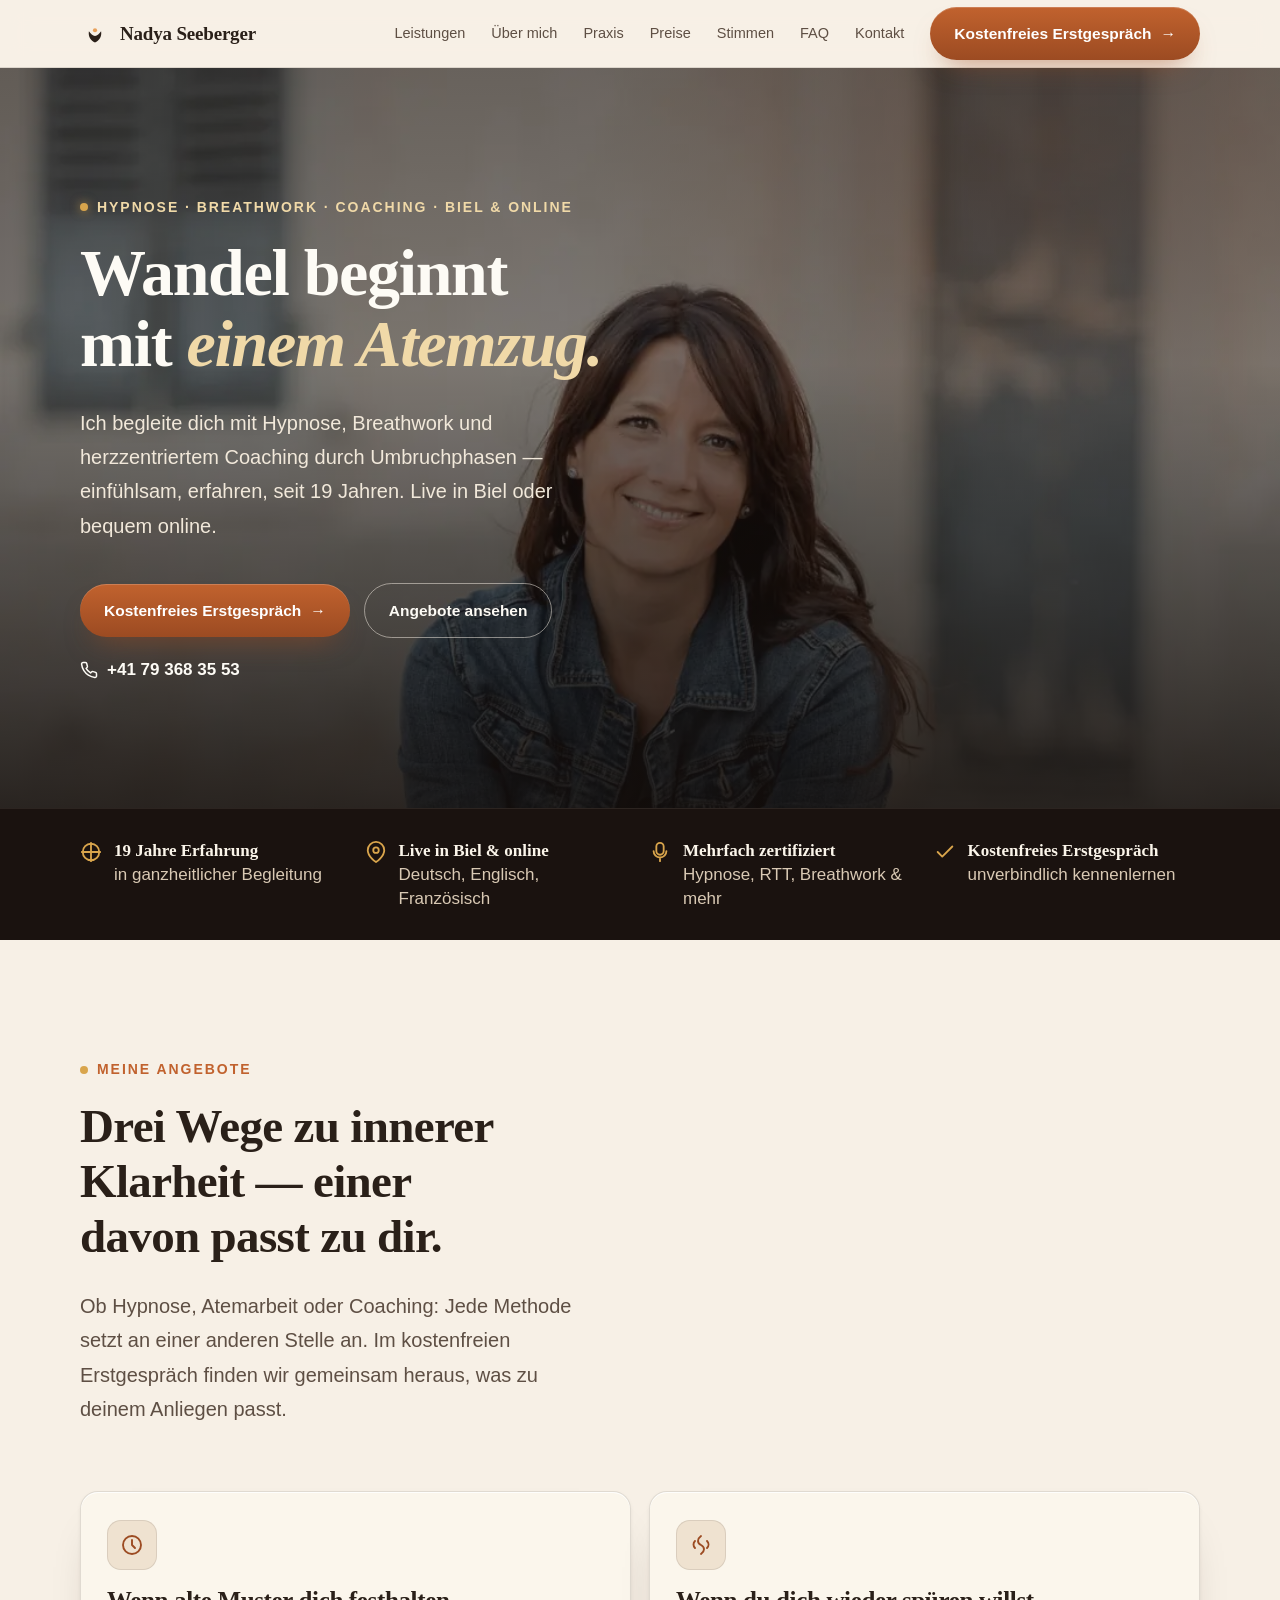
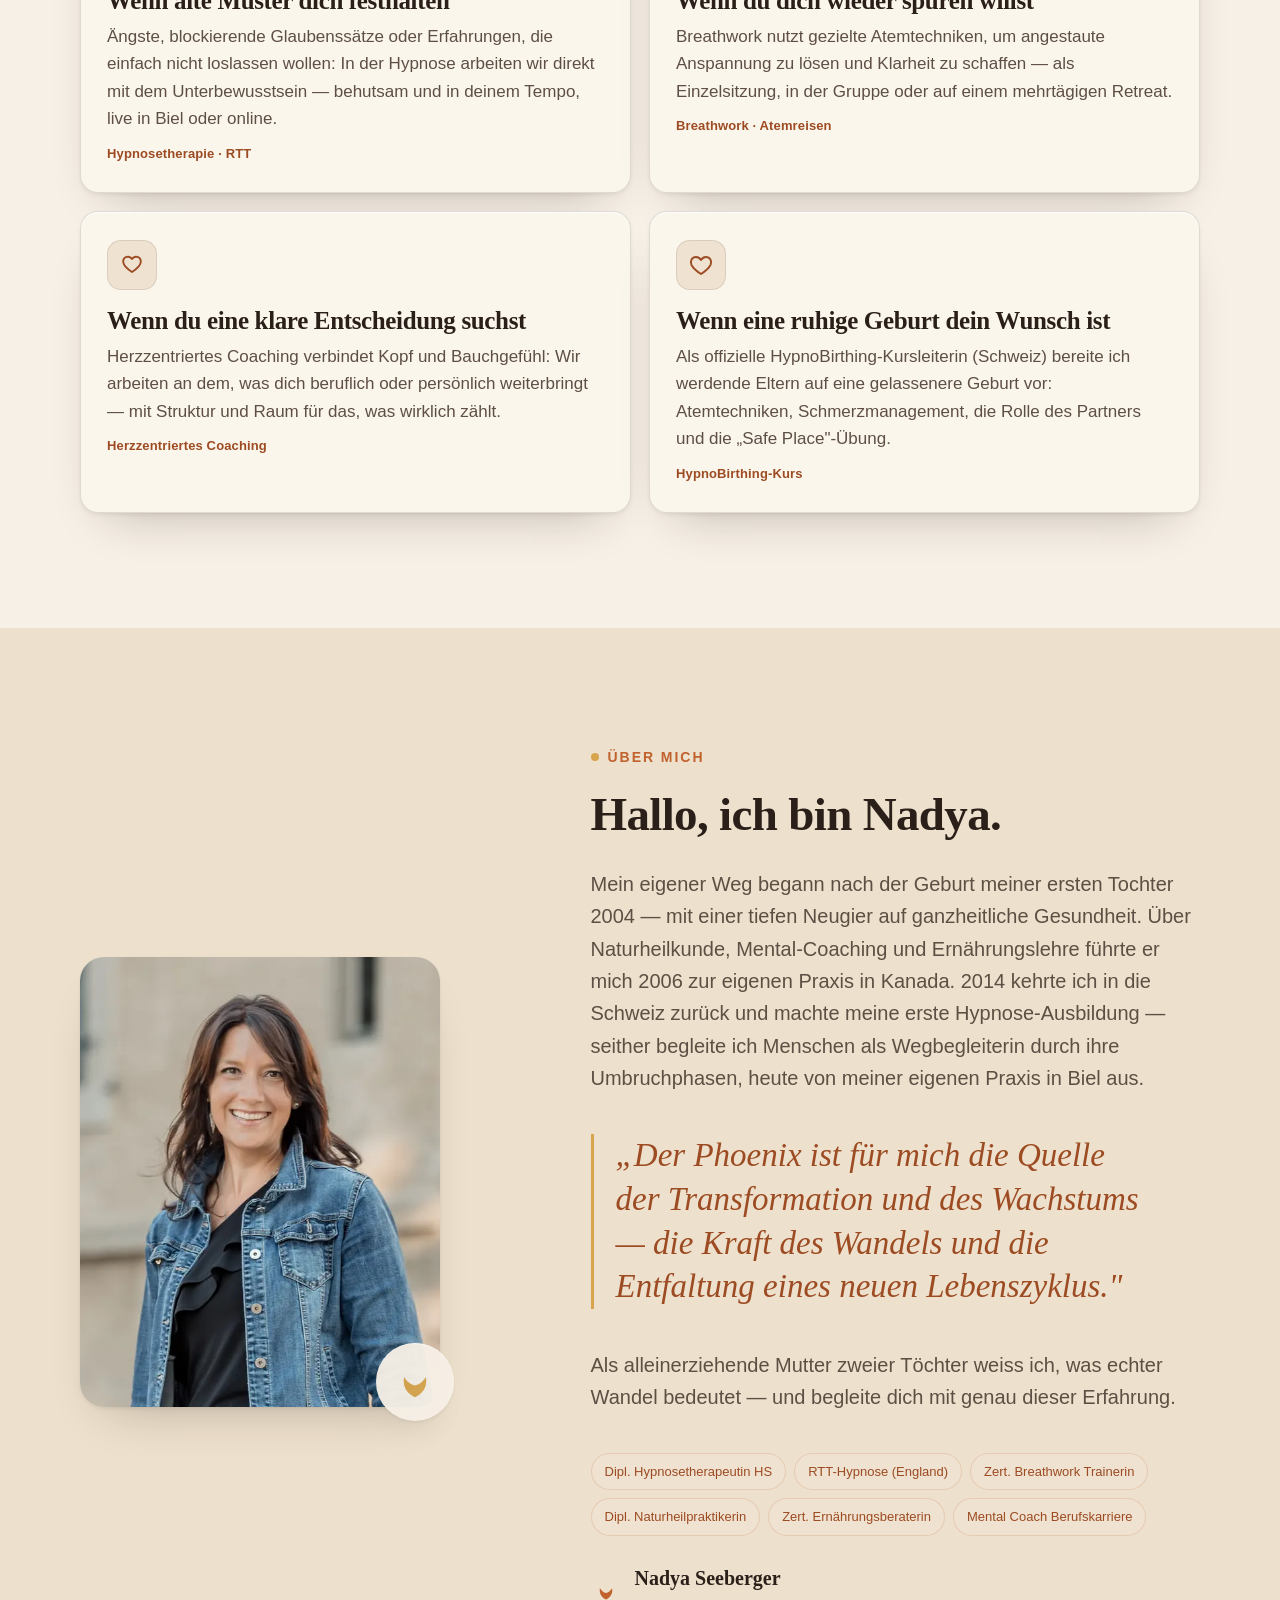
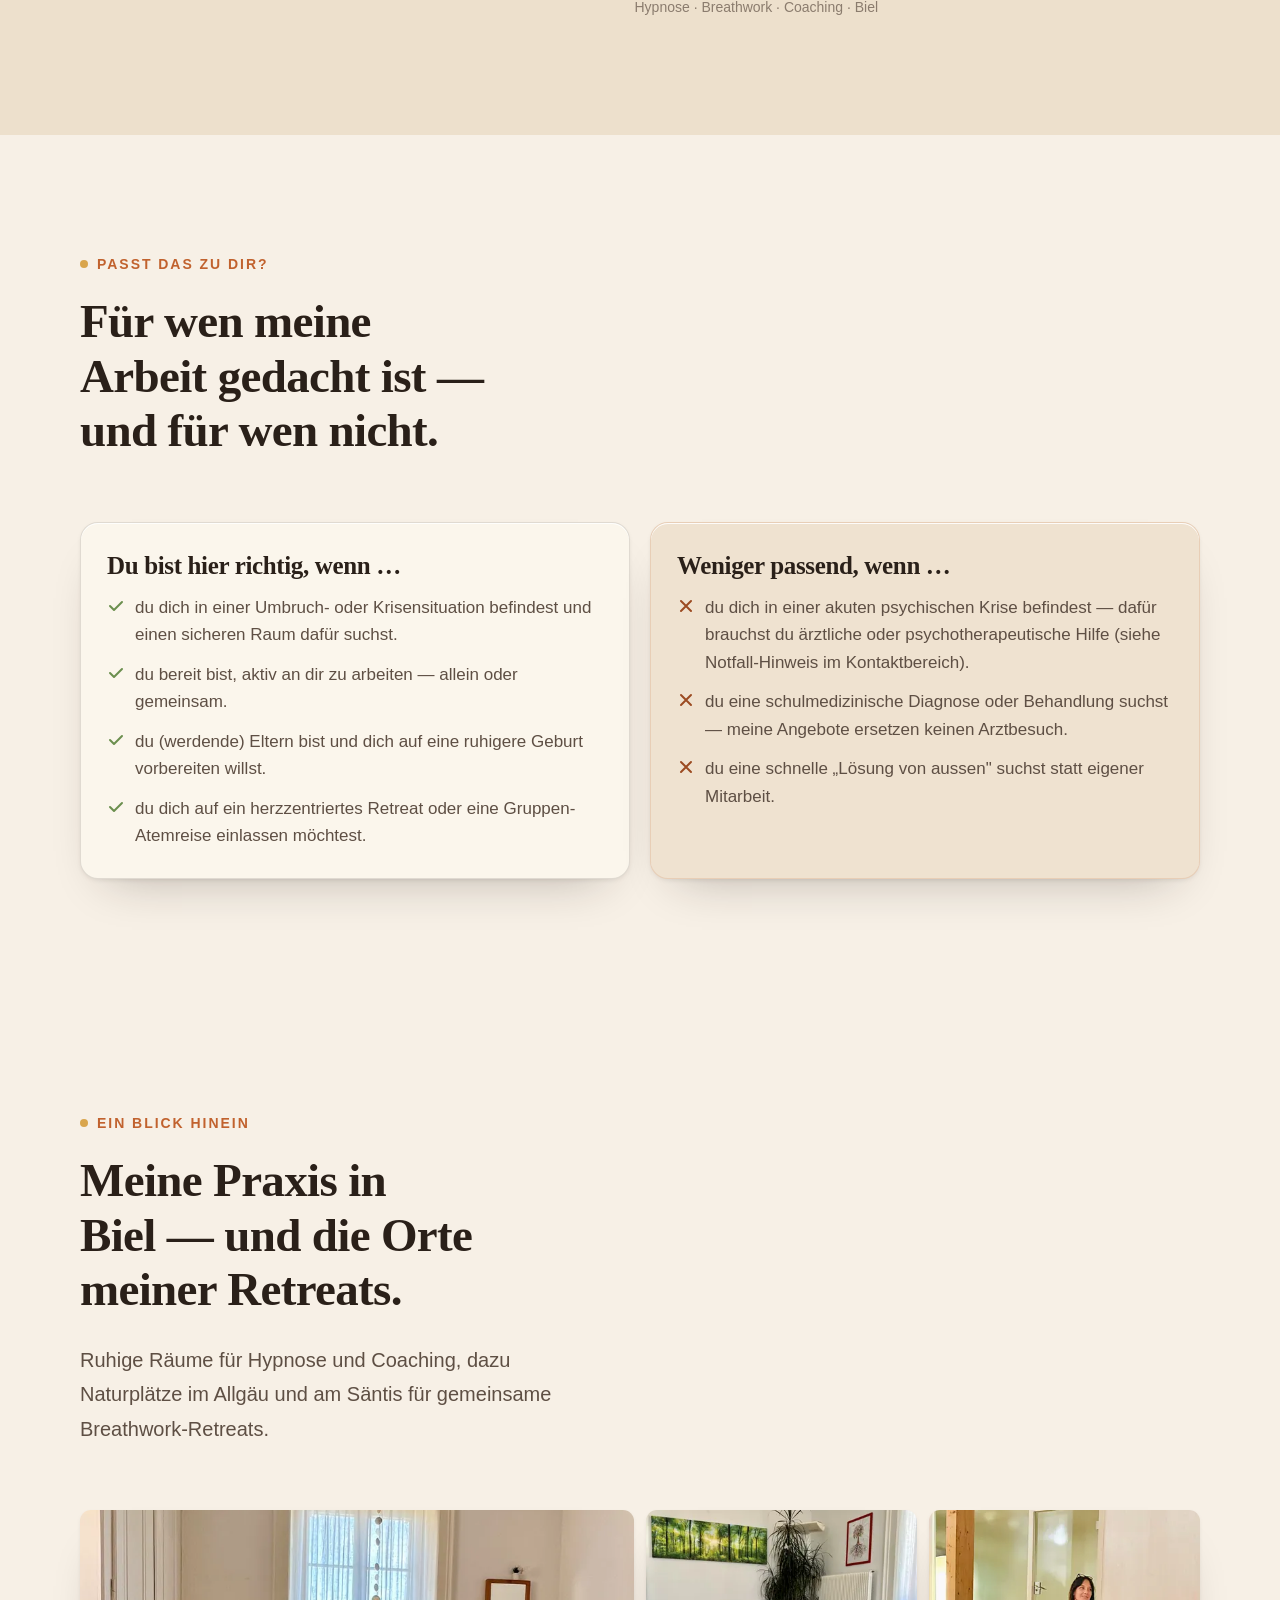
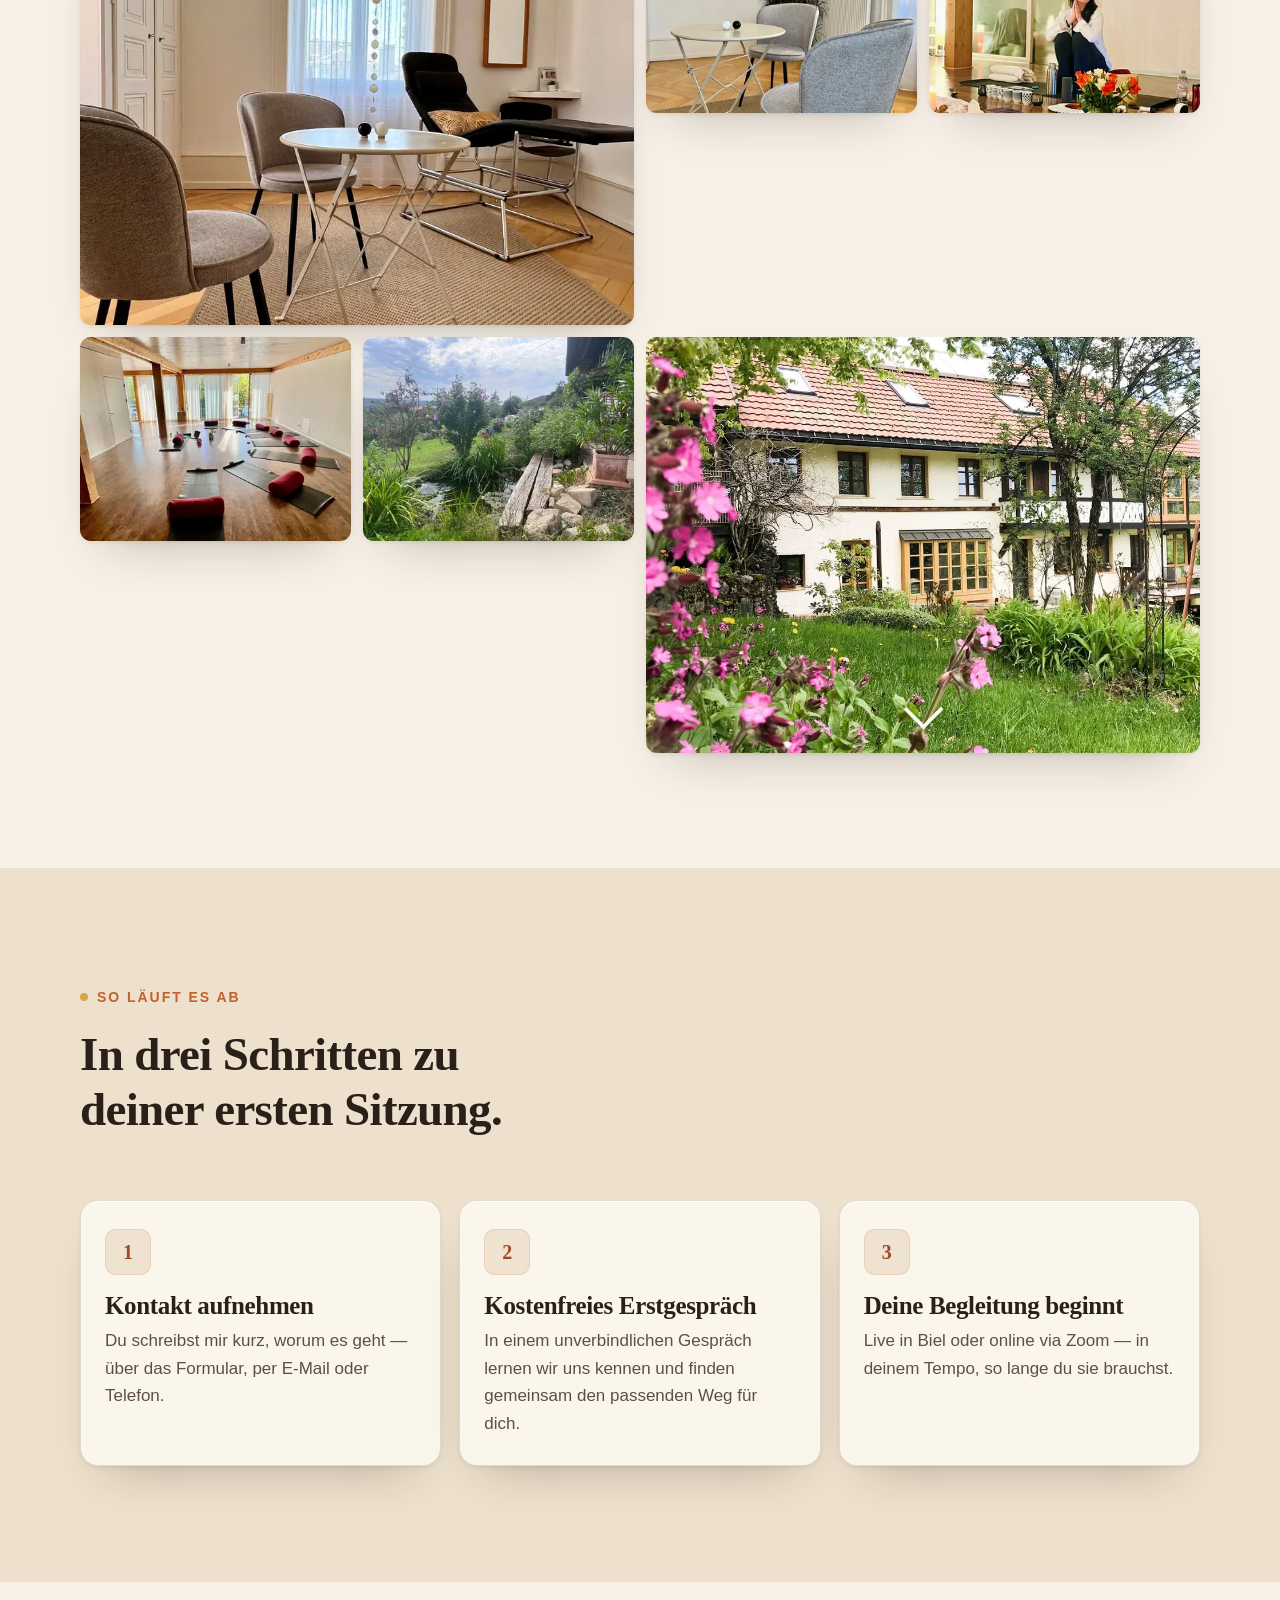
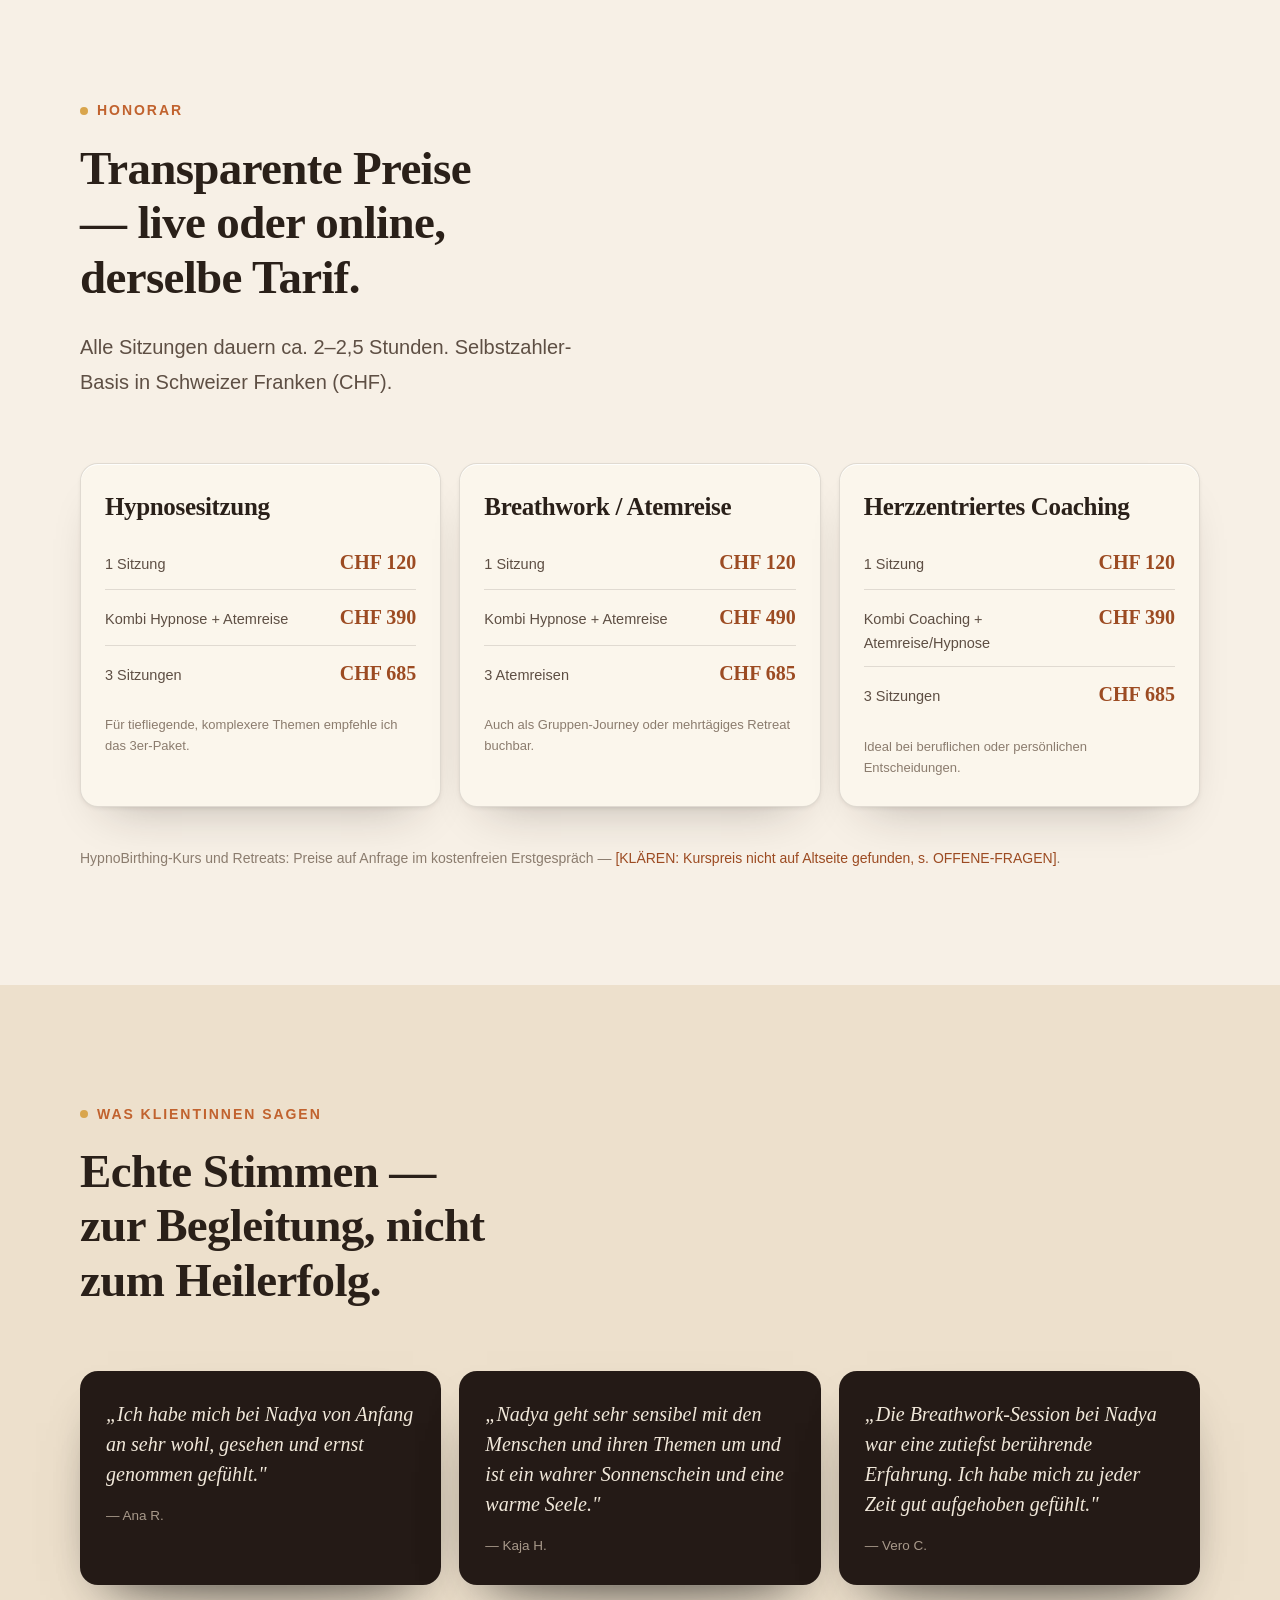
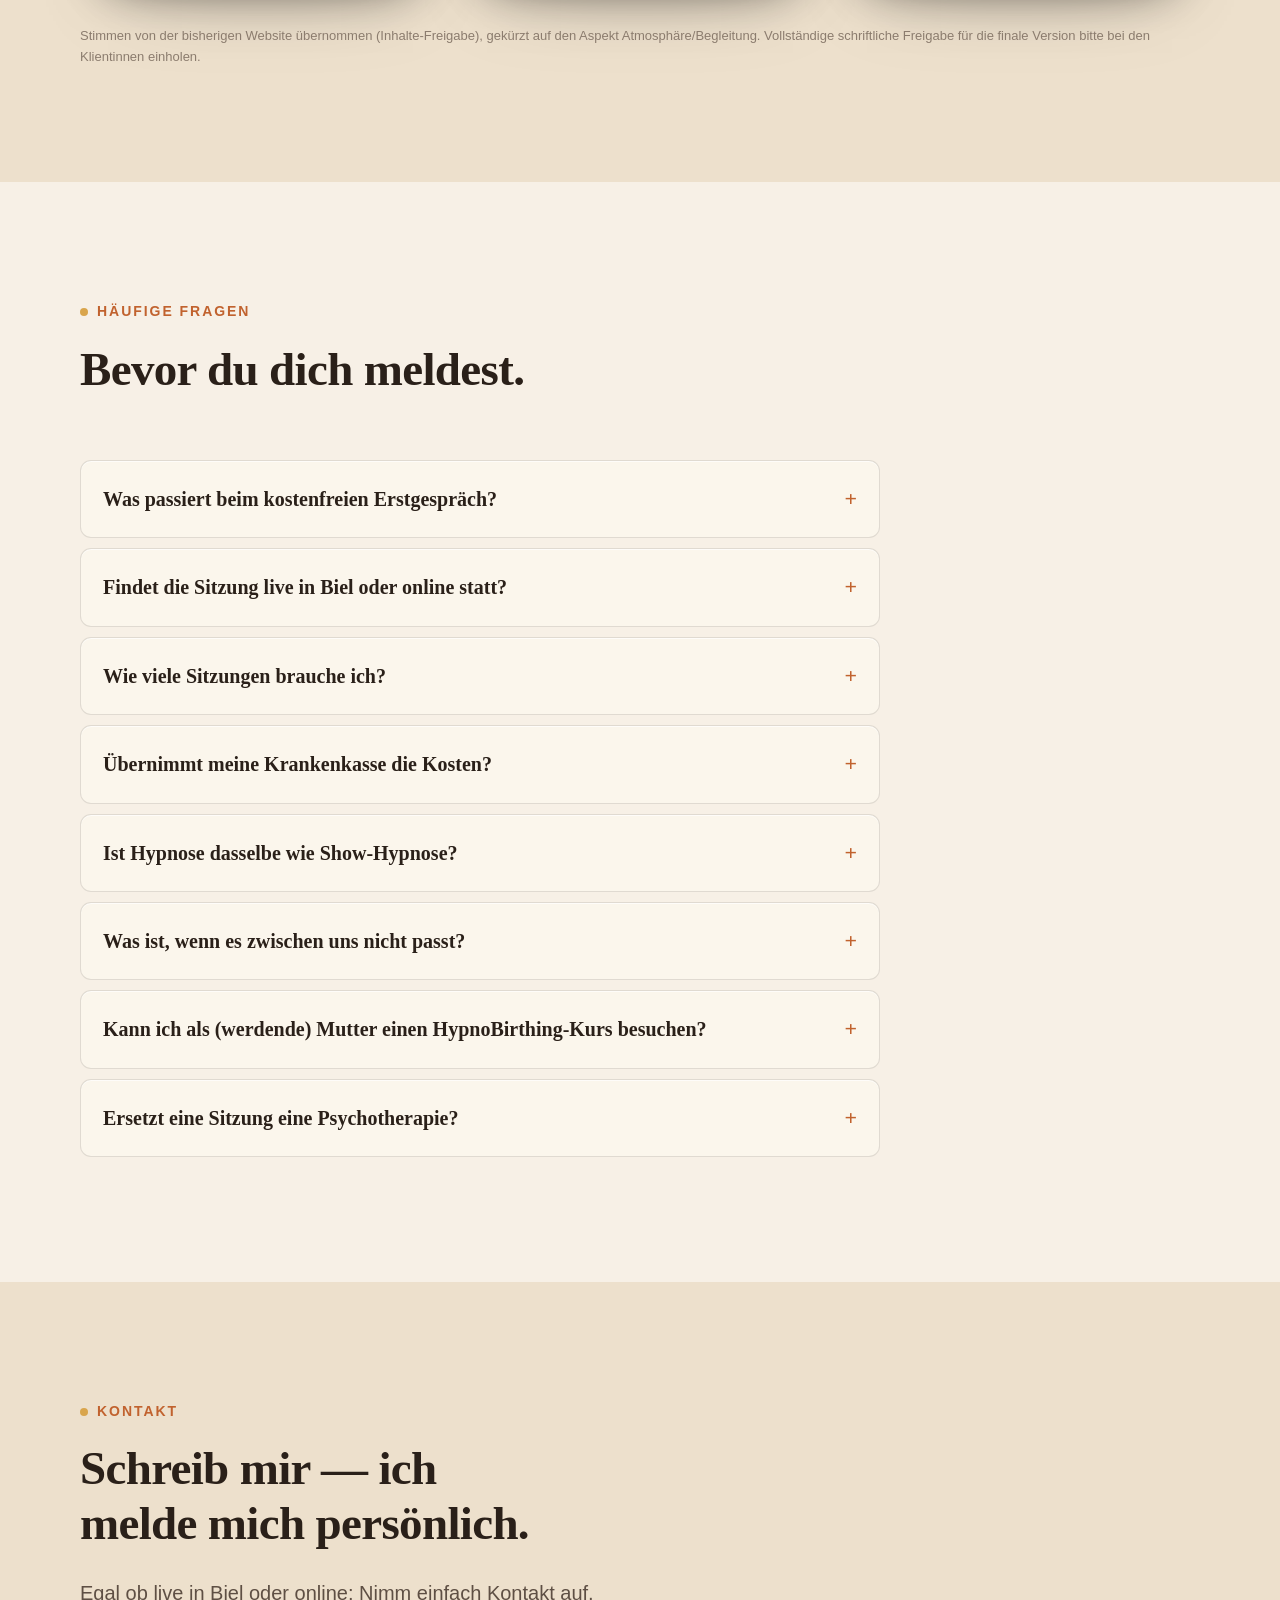
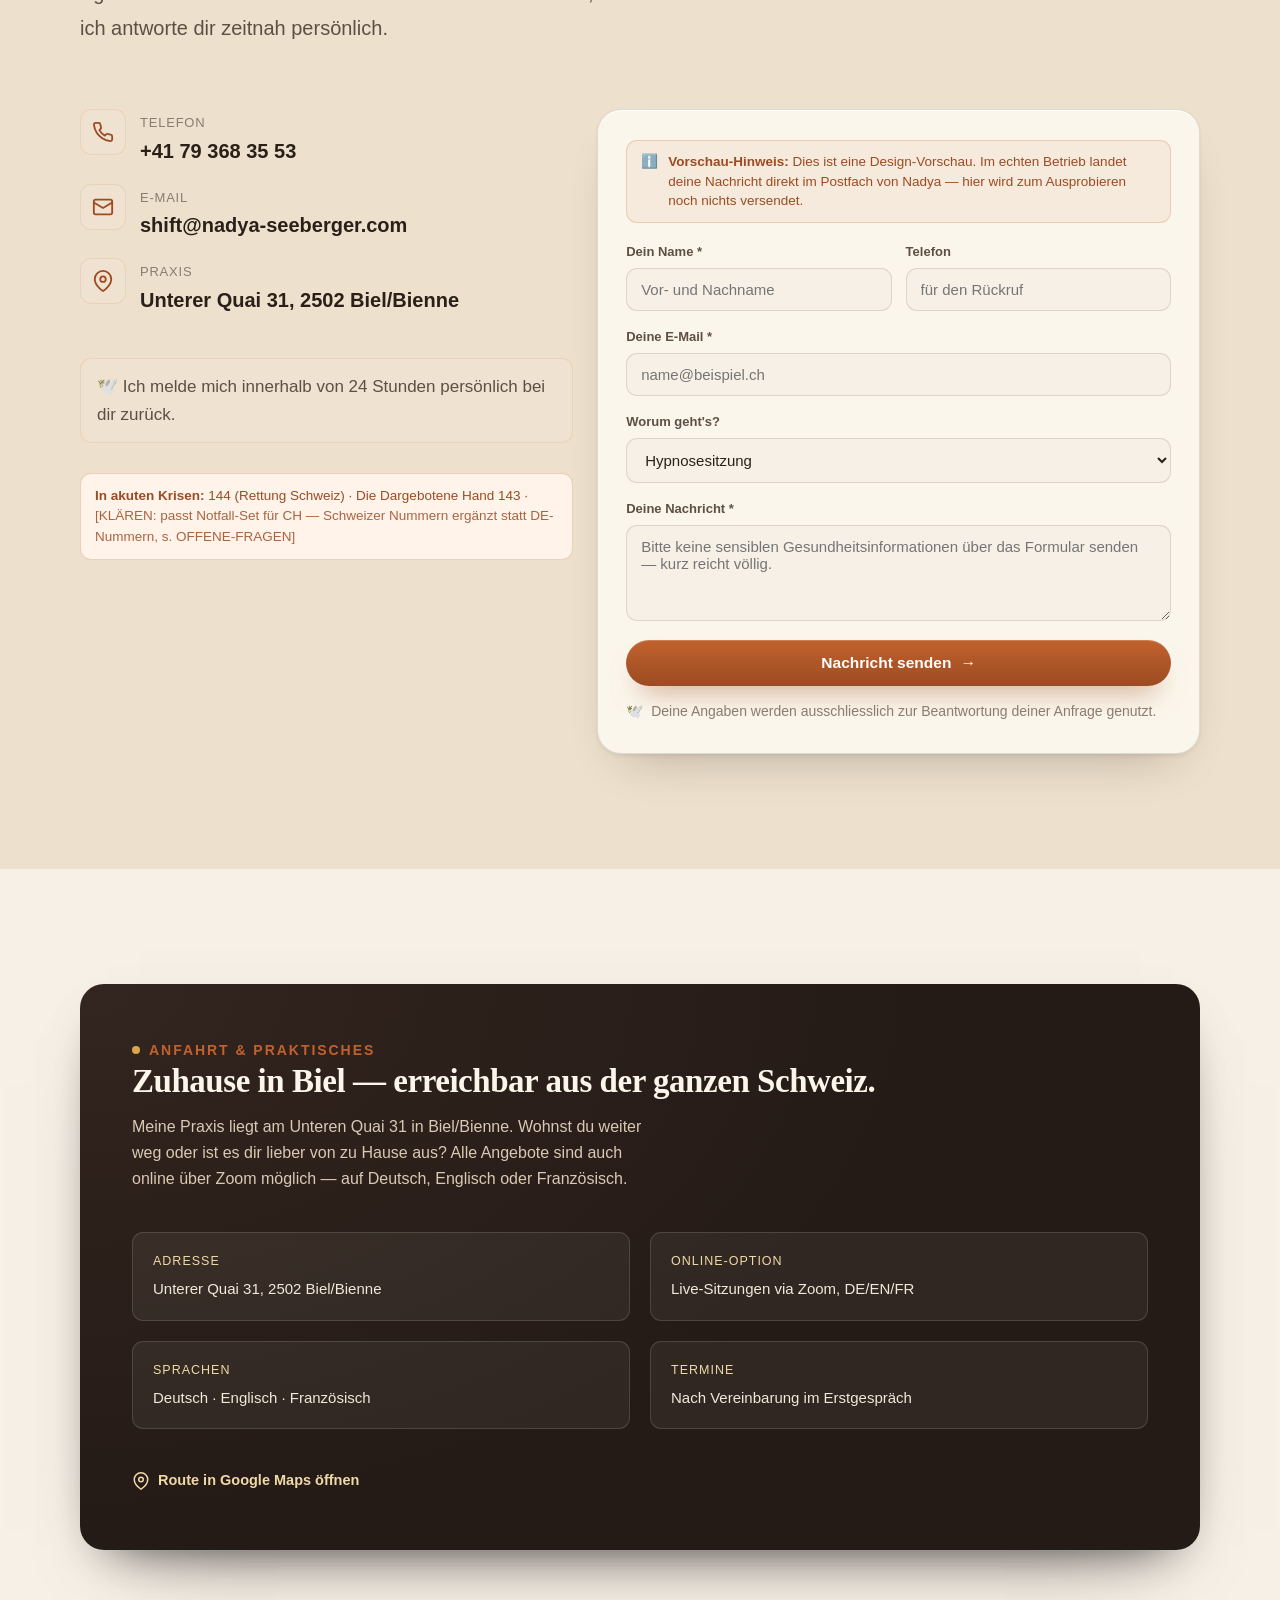
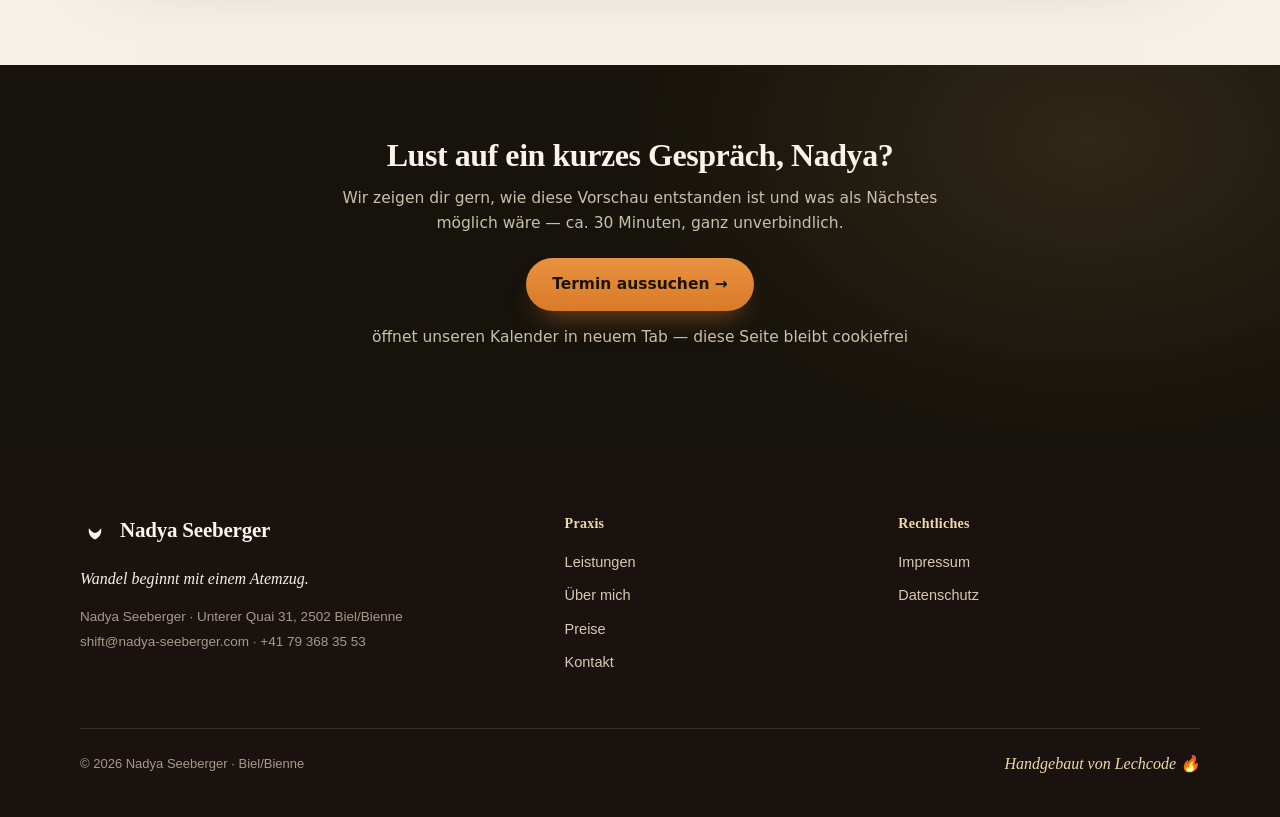
==== index.html @ 6e7a17f4 "Nadya Seeberger — Lechcode-Demo (DEMO/ANFRAGE), Hypnose/Breathwork/Coaching Biel" ====
<!DOCTYPE html>
<!--
  ╔══════════════════════════════════════════════════════════════════╗
  ║  NADYA SEEBERGER · Hypnose · Breathwork · Coaching · Biel (CH)    ║
  ║  Lechcode-DEMO (unbeauftragt) · Nadya weiß NICHTS von dieser Seite ║
  ║  Single-File, kein Build. Stil: „Phoenix" — warmes Ember/Gold auf  ║
  ║  tiefem Kohle-Braun, ruhig und edel.                               ║
  ╠══════════════════════════════════════════════════════════════════╣
  ║  ⚠ DEMO — noindex aktiv. Texte NEU geschrieben aus INVENTAR.md    ║
  ║    (keine Formulierungen der Altseite übernommen). Nur Preise/     ║
  ║    Fakten aus INVENTAR.md, nichts erfunden. Rechtsseiten =         ║
  ║    Platzhalter. Kundin sitzt in der Schweiz (Biel) — Recht daher   ║
  ║    ohnehin nur Platzhalter, s. OFFENE-FRAGEN.md.                   ║
  ╚══════════════════════════════════════════════════════════════════╝
-->
<html lang="de">
<head>
  <meta charset="UTF-8" />
  <meta name="viewport" content="width=device-width, initial-scale=1.0" />
  <script>document.documentElement.classList.add('js');if(location.search.indexOf('foto')>-1)document.documentElement.classList.add('foto');</script>
  <!-- ENTFERNEN sobald Impressum+Datenschutz live & vom Kunden freigegeben (auf ALLEN Seiten gleichzeitig) -->
  <meta name="robots" content="noindex, nofollow" />
  <title>Hypnose, Breathwork &amp; Coaching in Biel | Nadya Seeberger</title>
  <meta name="description" content="Nadya Seeberger begleitet dich in Biel und online mit Hypnose, Breathwork und herzzentriertem Coaching durch Umbruchphasen — einfühlsam, erfahren, seit 19 Jahren. Jetzt kostenfreies Erstgespräch sichern." />
  <meta property="og:title" content="Nadya Seeberger – Hypnose, Breathwork &amp; Coaching in Biel" />
  <meta property="og:description" content="Wandel beginnt mit einem Atemzug: Hypnose, Breathwork und herzzentriertes Coaching bei Nadya Seeberger — live in Biel oder online." />
  <meta property="og:type" content="website" />
  <meta property="og:locale" content="de_CH" />
  <!-- DEMO: OG zeigt auf die Vorschau-URL, damit WhatsApp-/Social-Previews laden. Bei Go-Live auf echte Domain umstellen. -->
  <meta property="og:url" content="https://lechcode.github.io/nadya-seeberger-vorschau/" />
  <meta property="og:image" content="https://lechcode.github.io/nadya-seeberger-vorschau/assets/og.jpg" />
  <meta property="og:image:width" content="1200" />
  <meta property="og:image:height" content="630" />
  <meta name="theme-color" content="#241A16" />
  <!-- Favicon: stilisierter Phoenix-Schwung in Markenfarben, Inline-SVG, kein externer Request -->
  <link rel="icon" href="data:image/svg+xml,%3Csvg xmlns='http://www.w3.org/2000/svg' viewBox='0 0 64 64'%3E%3Crect width='64' height='64' rx='16' fill='%23241A16'/%3E%3Cpath d='M32 50c-9-4-15-12-13-24 4 6 8 9 13 10 5-1 9-4 13-10 2 12-4 20-13 24z' fill='%23D9A54C'/%3E%3Ccircle cx='32' cy='24' r='4.5' fill='%23E8A15B'/%3E%3C/svg%3E" />
  <!-- Schriften lokal gehostet (DSGVO: keine Verbindung zu Google) -->
  <link rel="stylesheet" href="assets/fonts.css">
  <!-- Hero-Bild vorladen (EIN preload mit imagesrcset — LCP-sicher) -->
  <link rel="preload" as="image" href="assets/hero-nadya-900.jpg" imagesrcset="assets/hero-nadya-500.webp 500w, assets/hero-nadya-800.webp 800w, assets/hero-nadya-1100.webp 1100w" imagesizes="100vw" type="image/webp">

  <!-- JSON-LD: nur sichtbare, belegte Angaben. Kein AggregateRating (self-serving). Schweizer Firmensitz — Angaben rein deskriptiv, keine DE-Rechtsform behauptet. -->
  <script type="application/ld+json">
  {
    "@context": "https://schema.org",
    "@type": "ProfessionalService",
    "name": "Nadya Seeberger",
    "description": "Hypnosetherapie, Breathwork/Atemreisen und herzzentriertes Coaching in Biel/Bienne, Schweiz — live vor Ort oder online.",
    "url": "https://nadya-seeberger.com/",
    "image": "https://lechcode.github.io/nadya-seeberger-vorschau/assets/og.jpg",
    "telephone": "+41 79 368 35 53",
    "priceRange": "CHF 120–685",
    "address": {
      "@type": "PostalAddress",
      "streetAddress": "Unterer Quai 31",
      "postalCode": "2502",
      "addressLocality": "Biel/Bienne",
      "addressCountry": "CH"
    },
    "areaServed": [
      { "@type": "City", "name": "Biel/Bienne" },
      { "@type": "Country", "name": "Schweiz" }
    ],
    "knowsAbout": ["Hypnosetherapie","RTT","Breathwork","Atemreisen","Herzzentriertes Coaching","HypnoBirthing"],
    "sameAs": ["https://www.instagram.com/nadya_seeberger"]
  }
  </script>

  <style>
  /* ===== 1 · TOKENS — „Phoenix": Kohle-Braun / Ember / warmes Gold ===== */
  :root{
    --ink:#241A16; --ink-deep:#1A120F; --ink-2:#33251F;
    --cream:#F7F0E6; --sand:#EDE0CC; --warm-white:#FBF6EC;
    --sage-soft:#EFE2D0;
    --ember:#C1622E; --ember-deep:#9C4B22; --gold:#D9A54C; --gold-soft:#F0D9A8;
    --text:#2A2019; --text-soft:#5E4F44; --text-faint:#8b7c6e;
    --bone:#F7F0E6; --bone-dim:#d9c9b4; --bone-faint:#a8998a;
    --line-l:rgba(42,32,25,.13); --line-d:rgba(247,240,230,.15);
    --serif:"Fraunces","Fraunces Fallback",Georgia,"Times New Roman",serif;
    --sans:"Inter","Inter Fallback",-apple-system,BlinkMacSystemFont,"Segoe UI",Arial,sans-serif;

    --radius:18px; --radius-lg:24px; --radius-sm:11px; --radius-pill:999px;
    --nav-h:68px;

    --step--1:clamp(13px, .35vw + 12.2px, 14px);
    --step-0:clamp(16px, .4vw + 15px, 17px);
    --step-1:clamp(18px, .6vw + 16.5px, 20px);
    --step-2:clamp(21px, 1.1vw + 18px, 25px);
    --step-3:clamp(25px, 2vw + 19px, 33px);
    --step-4:clamp(30px, 3.4vw + 18px, 47px);
    --step-5:clamp(33px, 5.4vw + 14px, 66px);
    --lh-tight:1.08; --lh-snug:1.16; --lh-body:1.62; --lh-relaxed:1.72;
    --ls-display:-.02em; --ls-h2:-.014em; --ls-label:.14em;
    --space-2:clamp(14px, 1.6vw, 18px);
    --space-3:clamp(20px, 2.4vw, 26px);
    --space-4:clamp(30px, 3.6vw, 40px);
    --space-5:clamp(44px, 5.5vw, 64px);
    --space-6:clamp(60px, 9vw, 116px);

    --shadow-l:inset 0 1px 0 rgba(255,255,255,.6), 0 2px 6px -3px rgba(36,26,22,.18), 0 24px 48px -28px rgba(36,26,22,.32);
    --shadow-d:0 1px 0 rgba(255,255,255,.04), 0 24px 48px -28px rgba(0,0,0,.65), 0 40px 90px -60px rgba(0,0,0,.55);
    --edge-l:inset 0 1px 0 rgba(255,255,255,.7);
    --glow-l:inset 0 1px 0 rgba(255,255,255,.65), 0 0 0 1px rgba(193,98,46,.24), 0 22px 46px -24px rgba(36,26,22,.36);
    --ease:cubic-bezier(.22,.61,.36,1);
    --focus:0 0 0 3px rgba(193,98,46,.45);
    --focus-d:0 0 0 3px rgba(217,165,76,.55);
  }
  *{margin:0;padding:0;box-sizing:border-box;}
  html{scroll-behavior:smooth;scroll-padding-top:calc(var(--nav-h) + 12px);-webkit-text-size-adjust:100%;}
  body{background:var(--cream);color:var(--text);font-family:var(--sans);line-height:var(--lh-body);-webkit-font-smoothing:antialiased;overflow-x:clip;}
  h1,h2,h3,h4{font-family:var(--serif);font-weight:600;line-height:var(--lh-snug);letter-spacing:var(--ls-h2);text-wrap:balance;}
  a{color:inherit;text-decoration:none;}
  img,svg{display:block;max-width:100%;}
  ::selection{background:rgba(193,98,46,.22);}
  .wrap{width:min(1120px,92vw);margin-inline:auto;}
  section{padding:var(--space-6) 0;position:relative;}
  .sec-head{max-width:58ch;margin-bottom:var(--space-5);}
  .sec-head h2{font-size:var(--step-4);margin-top:var(--space-2);}
  .sec-head p{font-size:var(--step-1);margin-top:var(--space-3);line-height:var(--lh-relaxed);}
  .center{text-align:center;margin-inline:auto;}

  .light{background:var(--cream);color:var(--text);}
  .sand{background:var(--sand);}
  .dark{background:var(--ink);color:var(--bone);}
  .dark h1,.dark h2,.dark h3{color:#fbf5ea;}
  .dark .sec-head p,.dark .lead{color:var(--bone-dim);}
  .light h2,.light h3,.sand h2,.sand h3{color:var(--text);}
  .sec-head p,.lead{color:var(--text-soft);}

  .eyebrow{font-family:var(--sans);font-weight:600;font-size:var(--step--1);letter-spacing:var(--ls-label);text-transform:uppercase;display:inline-flex;align-items:center;gap:9px;color:var(--ember);}
  .eyebrow::before{content:"";width:8px;height:8px;border-radius:50%;background:var(--gold);flex:none;}
  .dark .eyebrow{color:var(--gold-soft);} .dark .eyebrow::before{background:var(--gold);}

  .wm{display:inline-flex;align-items:center;gap:10px;font-family:var(--serif);font-weight:600;letter-spacing:-.01em;line-height:1;color:var(--text);}
  .wm .phoenix{width:30px;height:30px;flex:none;}
  .dark .wm,.site-footer .wm{color:#fbf5ea;}

  .btn{display:inline-flex;align-items:center;gap:9px;cursor:pointer;border:none;
    background:linear-gradient(180deg,var(--ember),var(--ember-deep));color:#fff;
    font-family:var(--sans);font-weight:650;font-size:15.5px;padding:14px 24px;border-radius:var(--radius-pill);
    box-shadow:inset 0 1px 0 rgba(255,255,255,.18), 0 16px 28px -14px rgba(156,75,34,.6);
    transition:transform .28s var(--ease),box-shadow .28s var(--ease);white-space:nowrap;}
  .btn:hover{transform:translateY(-2px);box-shadow:inset 0 1px 0 rgba(255,255,255,.18), 0 22px 38px -16px rgba(156,75,34,.7);}
  .btn:active{transform:translateY(0);transition-duration:.08s;}
  .btn .arr{transition:transform .25s var(--ease);} .btn:hover .arr{transform:translateX(4px);}
  .btn-ghost{background:transparent;color:var(--text);border:1.5px solid var(--line-l);box-shadow:none;font-weight:600;}
  .btn-ghost:hover{background:rgba(36,26,22,.06);border-color:rgba(36,26,22,.4);box-shadow:none;transform:translateY(-2px);}
  .dark .btn-ghost{color:var(--bone);border-color:rgba(247,240,230,.3);}
  .dark .btn-ghost:hover{background:rgba(247,240,230,.08);border-color:rgba(247,240,230,.55);}

  /* ===== 2 · NAV ===== */
  .nav{position:sticky;top:0;z-index:100;height:var(--nav-h);background:rgba(247,240,230,.84);backdrop-filter:saturate(140%) blur(14px);border-bottom:1px solid var(--line-l);}
  .nav-in{display:flex;align-items:center;justify-content:space-between;height:100%;}
  .nav .wm{font-size:19px;}
  .nav-links{display:flex;align-items:center;gap:26px;}
  .nav-links a:not(.btn){font-size:14.5px;color:var(--text-soft);font-weight:500;position:relative;padding:4px 0;transition:color .2s var(--ease);}
  .nav-links a:not(.btn)::after{content:"";position:absolute;left:0;bottom:-1px;width:0;height:2px;background:var(--ember);border-radius:2px;transition:width .25s var(--ease);}
  .nav-links a:not(.btn):hover{color:var(--text);} .nav-links a:not(.btn):hover::after{width:100%;}
  .nav-toggle{display:none;background:none;border:none;cursor:pointer;padding:8px;}
  .nav-toggle span{display:block;width:24px;height:2px;background:var(--text);border-radius:2px;transition:.3s;}
  .nav-toggle span+span{margin-top:6px;}

  /* ===== 3 · HERO ===== */
  .hero{position:relative;isolation:isolate;min-height:min(90svh,740px);display:flex;align-items:center;
    padding:calc(var(--nav-h) + 4vw) 0 var(--space-6);overflow:hidden;color:var(--bone);}
  .foto .hero{min-height:auto;}
  .hero-img{position:absolute;inset:0;width:100%;height:100%;object-fit:cover;object-position:50% 22%;z-index:-2;}
  .hero::after{content:"";position:absolute;inset:0;z-index:-1;
    background:linear-gradient(180deg,rgba(26,18,15,.60),rgba(26,18,15,.5) 40%,rgba(20,14,11,.88)),radial-gradient(60vmax 50vmax at 82% 10%,rgba(193,98,46,.28),transparent 60%);}
  .hero .wrap{position:relative;max-width:none;}
  .hero-inner{max-width:60ch;}
  .hero h1{font-size:var(--step-5);line-height:var(--lh-tight);letter-spacing:var(--ls-display);margin:var(--space-2) 0 0;color:#fdfbf5;max-width:16ch;}
  .hero h1 em{font-style:italic;color:var(--gold-soft);}
  .hero-sub{font-size:var(--step-1);line-height:var(--lh-relaxed);color:#f1e8da;margin-top:var(--space-3);max-width:52ch;}
  .hero-cta{display:flex;gap:14px;flex-wrap:wrap;margin-top:var(--space-4);align-items:center;}
  .hero .eyebrow{color:var(--gold-soft);}
  .hero .eyebrow::before{background:var(--gold);box-shadow:0 0 10px 1px rgba(217,165,76,.5);}
  .hero .btn-ghost{color:#fdfbf5;border-color:rgba(247,240,230,.5);}
  .hero .btn-ghost:hover{background:rgba(247,240,230,.12);border-color:rgba(247,240,230,.8);}

  /* ===== Vertrauensleiste ===== */
  .trust-bar{background:var(--ink-deep);color:var(--bone);border-top:1px solid rgba(247,240,230,.08);}
  .trust-grid{display:grid;grid-template-columns:repeat(4,1fr);gap:18px;padding:clamp(22px,3vw,30px) 0;}
  .trust-item{display:flex;gap:12px;align-items:flex-start;font-size:var(--step-0);color:var(--bone-dim);line-height:1.4;}
  .trust-item svg{flex:none;color:var(--gold);margin-top:2px;}
  .trust-item b{color:#fbf5ea;font-weight:600;display:block;font-family:var(--serif);}

  /* ===== Leistungen ===== */
  .svc-grid{display:grid;grid-template-columns:repeat(2,1fr);gap:18px;}
  .svc{background:var(--warm-white);border:1px solid var(--line-l);border-radius:var(--radius);padding:28px 26px;box-shadow:var(--edge-l), var(--shadow-l);transition:transform .35s var(--ease),box-shadow .35s var(--ease),border-color .35s var(--ease);}
  .svc:hover{transform:translateY(-3px);box-shadow:var(--glow-l);border-color:rgba(193,98,46,.3);}
  .svc .ic{display:inline-grid;place-items:center;width:50px;height:50px;border-radius:14px;background:var(--sage-soft);color:var(--ember-deep);margin-bottom:16px;box-shadow:inset 0 0 0 1px rgba(36,26,22,.1);}
  .svc h3{font-size:var(--step-2);margin-bottom:8px;color:var(--text);}
  .svc p{font-size:var(--step-0);color:var(--text-soft);}
  .svc .method{display:block;margin-top:10px;font-size:13px;color:var(--ember-deep);font-weight:600;letter-spacing:.01em;}

  /* ===== Über mich ===== */
  .about-grid{display:grid;grid-template-columns:.85fr 1.15fr;gap:clamp(28px,5vw,60px);align-items:center;}
  .about-portrait{position:relative;max-width:360px;}
  .about-portrait picture{display:block;}
  .about-portrait img{display:block;width:100%;height:auto;border-radius:var(--radius-lg);box-shadow:var(--shadow-l);aspect-ratio:4/5;object-fit:cover;object-position:50% 22%;}
  .about-portrait .deco{position:absolute;right:-14px;bottom:-14px;width:78px;color:var(--gold);opacity:.95;background:var(--cream);border-radius:50%;padding:12px;box-shadow:var(--shadow-l);}
  .about-body .lead{font-size:var(--step-1);color:var(--text-soft);}
  .quote{font-family:var(--serif);font-style:italic;font-size:var(--step-3);line-height:1.32;color:var(--ember-deep);margin:var(--space-4) 0;padding-left:22px;border-left:3px solid var(--gold);text-wrap:balance;}
  .sign{display:flex;align-items:center;gap:14px;margin-top:var(--space-3);}
  .sign .name{font-family:var(--serif);font-weight:600;font-size:var(--step-1);color:var(--text);}
  .sign .role{font-size:var(--step--1);color:var(--text-faint);}
  .quali{display:flex;flex-wrap:wrap;gap:8px;margin-top:var(--space-4);}
  .quali span{font-size:13px;color:var(--ember-deep);background:var(--sage-soft);border:1px solid rgba(193,98,46,.18);padding:7px 13px;border-radius:var(--radius-pill);}

  /* ===== Für wen ===== */
  .fitgrid{display:grid;grid-template-columns:1fr 1fr;gap:20px;}
  .fitcard{border-radius:var(--radius);padding:28px 26px;box-shadow:var(--edge-l), var(--shadow-l);}
  .fitcard.yes{background:var(--warm-white);border:1px solid var(--line-l);}
  .fitcard.no{background:var(--sage-soft);border:1px solid rgba(193,98,46,.16);}
  .fitcard h3{font-size:var(--step-2);margin-bottom:14px;}
  .fitcard ul{list-style:none;display:flex;flex-direction:column;gap:12px;}
  .fitcard li{display:flex;gap:10px;align-items:flex-start;font-size:var(--step-0);color:var(--text-soft);}
  .fitcard li svg{flex:none;margin-top:3px;}

  /* ===== Galerie (Praxis & Retreats) ===== */
  .gallery{display:grid;grid-template-columns:repeat(4,1fr);gap:12px;}
  .gallery figure{position:relative;overflow:hidden;border-radius:var(--radius-sm);box-shadow:var(--shadow-l);background:var(--sage-soft);aspect-ratio:4/3;}
  .gallery img{width:100%;height:100%;object-fit:cover;display:block;transition:transform .5s var(--ease);}
  .gallery figure:hover img{transform:scale(1.05);}
  .gallery figcaption{position:absolute;left:0;right:0;bottom:0;padding:22px 14px 10px;font-size:13px;color:#fff;
    background:linear-gradient(180deg,transparent,rgba(20,14,11,.8));opacity:0;transform:translateY(6px);transition:opacity .3s var(--ease),transform .3s var(--ease);}
  .gallery figure:hover figcaption,.gallery figure:focus-within figcaption{opacity:1;transform:none;}
  .gallery .wide{grid-column:span 2;}

  /* ===== Ablauf ===== */
  .steps{display:grid;grid-template-columns:repeat(3,1fr);gap:18px;}
  .step{position:relative;background:var(--warm-white);border:1px solid var(--line-l);border-radius:var(--radius);padding:28px 24px;box-shadow:var(--edge-l), var(--shadow-l);}
  .step .num{font-family:var(--serif);font-weight:600;font-size:var(--step-1);color:var(--ember-deep);background:var(--sage-soft);width:46px;height:46px;border-radius:var(--radius-sm);display:grid;place-items:center;margin-bottom:16px;box-shadow:inset 0 0 0 1px rgba(193,98,46,.14);}
  .step h3{font-size:var(--step-2);margin-bottom:7px;color:var(--text);} .step p{color:var(--text-soft);font-size:var(--step-0);}

  /* ===== Preise ===== */
  .price-grid{display:grid;grid-template-columns:repeat(3,1fr);gap:18px;}
  .price-card{background:var(--warm-white);border:1px solid var(--line-l);border-radius:var(--radius);padding:28px 24px;box-shadow:var(--edge-l), var(--shadow-l);}
  .price-card h3{font-size:var(--step-2);color:var(--text);margin-bottom:14px;}
  .price-row{display:flex;justify-content:space-between;align-items:baseline;padding:11px 0;border-top:1px solid var(--line-l);}
  .price-row:first-of-type{border-top:none;}
  .price-row .lbl{font-size:14.5px;color:var(--text-soft);}
  .price-row .val{font-family:var(--serif);font-weight:600;font-size:var(--step-1);color:var(--ember-deep);white-space:nowrap;}
  .price-note{margin-top:14px;font-size:13px;color:var(--text-faint);}

  /* ===== Stimmen ===== */
  .voices{display:grid;grid-template-columns:repeat(3,1fr);gap:18px;}
  .voice{background:var(--ink);color:var(--bone);border-radius:var(--radius);padding:28px 26px;box-shadow:var(--shadow-d);}
  .voice .stars{color:var(--gold);font-size:15px;letter-spacing:2px;margin-bottom:12px;}
  .voice p{font-style:italic;font-family:var(--serif);font-size:var(--step-1);line-height:1.5;color:#f1e8da;}
  .voice .who{margin-top:16px;font-size:13.5px;color:var(--bone-faint);}

  /* ===== FAQ ===== */
  .faq{max-width:800px;}
  .faq details{background:var(--warm-white);border:1px solid var(--line-l);border-radius:var(--radius-sm);padding:6px 22px;margin-bottom:10px;box-shadow:var(--edge-l);}
  .faq summary{cursor:pointer;list-style:none;font-family:var(--serif);font-weight:600;font-size:var(--step-1);padding:16px 26px 16px 0;position:relative;color:var(--text);}
  .faq summary::-webkit-details-marker{display:none;}
  .faq summary::after{content:"+";position:absolute;right:0;top:14px;font-size:22px;color:var(--ember);transition:transform .25s var(--ease);}
  .faq details[open] summary::after{transform:rotate(45deg);}
  .faq .a{padding:0 0 18px;color:var(--text-soft);font-size:var(--step-0);line-height:var(--lh-relaxed);}

  /* ===== Kontakt ===== */
  .contact-grid{display:grid;grid-template-columns:.9fr 1.1fr;gap:24px;align-items:start;}
  .contact-info{display:flex;flex-direction:column;gap:16px;}
  .info-row{display:flex;gap:14px;align-items:flex-start;}
  .info-row .ic{display:grid;place-items:center;width:46px;height:46px;border-radius:var(--radius-sm);background:var(--sage-soft);color:var(--ember-deep);flex:none;box-shadow:inset 0 0 0 1px rgba(193,98,46,.12);}
  .info-row .lbl{font-size:13px;color:var(--text-faint);text-transform:uppercase;letter-spacing:.06em;}
  .info-row a,.info-row .val{font-size:var(--step-1);color:var(--text);font-weight:600;}
  .info-row a:hover{color:var(--ember);}
  .promise{margin-top:var(--space-3);font-size:var(--step-0);color:var(--text-soft);background:var(--sage-soft);border:1px solid rgba(193,98,46,.12);border-radius:var(--radius-sm);padding:14px 16px;}
  .notfall{margin-top:14px;font-size:13.5px;color:var(--ember-deep);background:#fff3ea;border:1px solid rgba(193,98,46,.25);border-radius:var(--radius-sm);padding:12px 14px;line-height:1.5;}
  .card{background:var(--warm-white);border:1px solid var(--line-l);border-radius:var(--radius-lg);padding:30px 28px;box-shadow:var(--edge-l), var(--shadow-l);}
  .demo-flag{display:flex;gap:10px;align-items:flex-start;font-size:13.5px;color:var(--ember-deep);background:rgba(193,98,46,.08);border:1px solid rgba(193,98,46,.22);border-radius:var(--radius-sm);padding:11px 14px;margin-bottom:18px;line-height:1.45;}
  .field{display:flex;flex-direction:column;gap:6px;margin-bottom:15px;}
  .field label{font-size:13px;font-weight:600;color:var(--text-soft);}
  .field input,.field textarea,.field select{font-family:var(--sans);font-size:15px;color:var(--text);background:var(--cream);border:1.5px solid var(--line-l);border-radius:var(--radius-sm);padding:12px 14px;transition:border-color .2s var(--ease),box-shadow .2s var(--ease);width:100%;}
  .field input:focus,.field textarea:focus,.field select:focus{outline:none;border-color:var(--ember);box-shadow:var(--focus);}
  .field textarea{resize:vertical;min-height:96px;}
  .two{display:grid;grid-template-columns:1fr 1fr;gap:14px;}
  .form .btn{width:100%;justify-content:center;margin-top:4px;}
  .form-msg{display:none;margin-top:14px;padding:14px 16px;border-radius:var(--radius-sm);font-size:var(--step-0);line-height:1.55;}
  .form-msg.ok{display:block;background:rgba(217,165,76,.16);border:1px solid rgba(217,165,76,.5);color:#6b4a1c;}
  .form-note{display:flex;align-items:flex-start;gap:8px;margin-top:14px;color:var(--text-faint);font-size:var(--step--1);}
  .hp{position:absolute;left:-9999px;opacity:0;height:0;width:0;}

  /* ===== Anfahrt ===== */
  .anfahrt-card{background:radial-gradient(120% 150% at 0% 0%,var(--ink-2),var(--ink) 65%);color:var(--bone);border-radius:var(--radius-lg);padding:clamp(28px,4.5vw,52px);box-shadow:var(--shadow-d);position:relative;overflow:hidden;}
  .anfahrt-card h2{color:#fbf5ea;font-size:var(--step-3);}
  .anfahrt-card p{color:var(--bone-dim);margin-top:14px;max-width:60ch;}
  .anfahrt-grid{display:grid;grid-template-columns:1fr 1fr;gap:20px;margin-top:var(--space-4);}
  .anfahrt-item{background:rgba(247,240,230,.06);border:1px solid rgba(247,240,230,.14);border-radius:var(--radius-sm);padding:18px 20px;}
  .anfahrt-item .lbl2{font-size:12.5px;text-transform:uppercase;letter-spacing:.08em;color:var(--gold-soft);margin-bottom:6px;}
  .anfahrt-item .v{font-size:15px;color:#f1e8da;}
  .maplink{display:inline-flex;align-items:center;gap:8px;margin-top:var(--space-4);color:var(--gold-soft);font-weight:600;font-size:14.5px;}
  .maplink:hover{color:#fff;}

  /* ===== Footer ===== */
  .site-footer{background:var(--ink-deep);color:var(--bone-dim);padding:clamp(48px,7vw,72px) 0 110px;}
  @media (min-width:781px){.site-footer{padding-bottom:40px;}}
  .foot-top{display:grid;grid-template-columns:1.5fr 1fr 1fr;gap:32px;}
  .foot-brand .wm{font-size:21px;}
  .foot-brand .tag{font-family:var(--serif);font-style:italic;font-size:16px;color:var(--bone);margin-top:12px;}
  .foot-brand .addr{font-size:13.5px;color:var(--bone-faint);margin-top:14px;line-height:1.8;}
  .foot-col h3{font-family:var(--serif);font-size:14px;letter-spacing:.02em;color:var(--gold-soft);font-weight:600;margin-bottom:14px;}
  .foot-col a{display:block;color:var(--bone-dim);padding:5px 0;transition:color .2s var(--ease);font-size:14.5px;}
  .foot-col a:hover{color:#fbf5ea;}
  .foot-bottom{margin-top:clamp(32px,5vw,48px);padding-top:22px;border-top:1px solid rgba(247,240,230,.14);display:flex;justify-content:space-between;align-items:center;flex-wrap:wrap;gap:12px;font-size:13px;color:var(--bone-faint);}
  .foot-bottom .hand{font-family:var(--serif);font-style:italic;font-size:16px;color:var(--gold-soft);}

  /* ===== Sticky Mobil-Kontaktleiste ===== */
  .mobile-bar{position:fixed;left:0;right:0;bottom:0;z-index:120;display:none;grid-template-columns:1fr 1fr 1fr;
    background:rgba(26,18,15,.97);backdrop-filter:blur(8px);border-top:1px solid rgba(247,240,230,.16);box-shadow:0 -10px 30px -12px rgba(0,0,0,.5);}
  .mobile-bar a{display:flex;flex-direction:column;align-items:center;justify-content:center;gap:3px;padding:9px 4px;color:var(--bone);font-size:11.5px;font-weight:600;min-height:58px;}
  .mobile-bar a+a{border-left:1px solid rgba(247,240,230,.14);}
  .mobile-bar a svg{flex:none;}
  .mobile-bar a.accent{background:linear-gradient(180deg,var(--ember),var(--ember-deep));}

  /* ===== Fokus / A11y ===== */
  :where(a,button,.btn,input,textarea,select,.wm,summary):focus-visible{outline:none;box-shadow:var(--focus);border-radius:var(--radius-sm);}
  .dark a:focus-visible,.hero a:focus-visible,.anfahrt-card a:focus-visible,.mobile-bar a:focus-visible,.trust-bar a:focus-visible{box-shadow:var(--focus-d);}
  .skip{position:absolute;left:-999px;top:8px;z-index:200;background:var(--ember);color:#fff;padding:10px 16px;border-radius:var(--radius-sm);font-weight:600;}
  .skip:focus{left:16px;}

  /* ===== Reveal & Responsive ===== */
  .js .reveal > *{opacity:0;transform:translateY(22px);transition:opacity .7s var(--ease),transform .7s var(--ease);}
  .js .reveal.in > *{opacity:1;transform:none;}
  .js .reveal .stagger > *{opacity:0;transform:translateY(16px);transition:opacity .6s var(--ease),transform .6s var(--ease);}
  .js .reveal.in .stagger > *{opacity:1;transform:none;}
  .js .reveal.in .stagger > *:nth-child(2){transition-delay:.06s;}
  .js .reveal.in .stagger > *:nth-child(3){transition-delay:.12s;}
  .js .reveal.in .stagger > *:nth-child(4){transition-delay:.18s;}
  .foto .reveal > *,.foto .reveal .stagger > *{opacity:1 !important;transform:none !important;transition:none !important;}
  .foto .mobile-bar{display:none !important;}
  .foto .hero{min-height:auto;}

  @media (max-width:920px){
    .nav-links{position:fixed;inset:var(--nav-h) 0 auto 0;flex-direction:column;align-items:stretch;gap:0;background:var(--warm-white);border-bottom:1px solid var(--line-l);padding:10px 6vw 22px;transform:translateY(-12px);opacity:0;pointer-events:none;transition:.3s;box-shadow:var(--shadow-l);max-height:80vh;overflow-y:auto;}
    .nav-links.open{transform:none;opacity:1;pointer-events:auto;}
    .nav-links a:not(.btn){padding:14px 0;border-bottom:1px solid var(--line-l);} .nav-links a:not(.btn)::after{display:none;}
    .nav-links .btn{margin-top:14px;justify-content:center;} .nav-toggle{display:block;}
    .about-grid,.contact-grid,.anfahrt-grid{grid-template-columns:1fr;}
    .about-portrait{max-width:280px;margin-inline:auto;}
    .trust-grid{grid-template-columns:1fr 1fr;}
    .svc-grid,.steps,.price-grid,.voices,.fitgrid{grid-template-columns:1fr;}
    .gallery{grid-template-columns:repeat(3,1fr);}
  }
  @media (max-width:600px){
    .two{grid-template-columns:1fr;}
    .gallery{grid-template-columns:1fr 1fr;gap:9px;} .gallery .wide{grid-column:span 2;}
    .about-portrait{max-width:230px;}
    .about-portrait .deco{width:58px;right:-8px;bottom:-8px;padding:9px;}
    .hero-cta{flex-direction:column;align-items:stretch;} .hero-cta .btn{justify-content:center;}
    .foot-top{grid-template-columns:1fr;} .foot-bottom{flex-direction:column;align-items:flex-start;}
    .mobile-bar{display:grid;}
  }
  @media (prefers-reduced-motion:reduce){
    *{animation:none !important;scroll-behavior:auto !important;}
    .js .reveal > *,.js .reveal .stagger > *{opacity:1 !important;transform:none !important;transition:none !important;}
    .svc,.step,.btn{transition:none !important;transform:none !important;}
  }
  @media print{
    .nav,.hero-cta,.mobile-bar,.nav-toggle,.demo-flag,form,.lcbook{display:none !important;}
    body{background:#fff;color:#000;}
    .hero{min-height:auto;color:#000;padding:20px 0;} .hero::after,.hero-img{display:none;}
    .hero h1,.hero-sub{color:#000;}
    a{color:#000;text-decoration:underline;}
    section{padding:14px 0;}
  }

  /* ===== Termin-Buchungsband (.lcbook) — Lechcode-Standard, eigenständig gestylt, Farben hartkodiert ===== */
  .lcbook{background:#16130c;color:#f3ece0;padding:clamp(44px,7vw,72px) 0;position:relative;overflow:hidden;}
  .lcbook::before{content:"";position:absolute;inset:0;background:radial-gradient(60vmax 40vmax at 85% 20%,rgba(231,185,100,.12),transparent 60%);pointer-events:none;}
  .lcbook-in{position:relative;max-width:640px;margin-inline:auto;text-align:center;}
  .lcbook h2{font-family:Georgia,"Times New Roman",serif;font-size:clamp(24px,3vw,32px);color:#f9f4ea;margin-bottom:12px;}
  .lcbook p{font-family:system-ui,-apple-system,"Segoe UI",Arial,sans-serif;color:#cbbfa8;font-size:15.5px;line-height:1.6;margin-bottom:22px;}
  .lcbook-btn{display:inline-flex;align-items:center;gap:9px;background:linear-gradient(180deg,#e8923f,#d97a28);color:#1b1409;font-weight:700;font-family:system-ui,-apple-system,"Segoe UI",Arial,sans-serif;font-size:15.5px;padding:14px 26px;border-radius:999px;box-shadow:0 16px 28px -14px rgba(217,122,40,.6);}
  .lcbook-hint{margin-top:14px;font-size:12.5px;color:#9c8f78;}
  </style>
</head>

<body id="top">
  <a class="skip" href="#main">Zum Inhalt springen</a>

  <!-- NAV -->
  <header class="nav">
    <nav class="wrap nav-in" aria-label="Hauptnavigation">
      <a class="wm" href="#top" aria-label="Nadya Seeberger — Startseite">
        <svg class="phoenix" viewBox="0 0 64 64" fill="none" aria-hidden="true">
          <path d="M32 50c-9-4-15-12-13-24 4 6 8 9 13 10 5-1 9-4 13-10 2 12-4 20-13 24z" fill="currentColor"/>
          <circle cx="32" cy="24" r="4.5" fill="#E8A15B"/>
        </svg>
        <span>Nadya&nbsp;Seeberger</span>
      </a>
      <button class="nav-toggle" aria-label="Menü öffnen" aria-expanded="false" aria-controls="nav-links"><span></span><span></span><span></span></button>
      <div class="nav-links" id="nav-links">
        <a href="#leistungen">Leistungen</a>
        <a href="#ueber-mich">Über mich</a>
        <a href="#galerie">Praxis</a>
        <a href="#preise">Preise</a>
        <a href="#stimmen">Stimmen</a>
        <a href="#faq">FAQ</a>
        <a href="#kontakt">Kontakt</a>
        <a class="btn" href="#kontakt">Kostenfreies Erstgespräch <span class="arr">→</span></a>
      </div>
    </nav>
  </header>

  <main id="main">
    <!-- HERO -->
    <section class="hero">
      <picture>
        <source type="image/webp" srcset="assets/hero-nadya-500.webp 500w, assets/hero-nadya-800.webp 800w, assets/hero-nadya-1100.webp 1100w" sizes="100vw">
        <img class="hero-img" src="assets/hero-nadya-900.jpg" srcset="assets/hero-nadya-480.jpg 480w, assets/hero-nadya-800.jpg 800w, assets/hero-nadya-900.jpg 900w" sizes="100vw" width="1100" height="1649" alt="Nadya Seeberger, lächelnd, Gründerin ihrer Praxis für Hypnose, Breathwork und Coaching in Biel" fetchpriority="high">
      </picture>
      <div class="wrap">
        <div class="hero-inner">
          <span class="eyebrow">Hypnose · Breathwork · Coaching · Biel &amp; online</span>
          <h1>Wandel beginnt mit <em>einem Atemzug.</em></h1>
          <p class="hero-sub">Ich begleite dich mit Hypnose, Breathwork und herzzentriertem Coaching durch Umbruchphasen — einfühlsam, erfahren, seit 19 Jahren. Live in Biel oder bequem online.</p>
          <div class="hero-cta">
            <a class="btn" href="#kontakt">Kostenfreies Erstgespräch <span class="arr">→</span></a>
            <a class="btn btn-ghost" href="#leistungen">Angebote ansehen</a>
          </div>
          <!-- HIER: Telefonnummer -->
          <a class="hero-tel" href="tel:+41793683553" style="margin-top:18px;display:inline-flex;align-items:center;gap:9px;font-weight:600;color:#fdfbf5;font-size:var(--step-0);">
            <svg width="18" height="18" viewBox="0 0 24 24" fill="none" stroke="currentColor" stroke-width="2" stroke-linecap="round" stroke-linejoin="round" aria-hidden="true"><path d="M22 16.92v3a2 2 0 0 1-2.18 2 19.79 19.79 0 0 1-8.63-3.07 19.5 19.5 0 0 1-6-6 19.79 19.79 0 0 1-3.07-8.67A2 2 0 0 1 4.11 2h3a2 2 0 0 1 2 1.72c.13.96.36 1.9.7 2.81a2 2 0 0 1-.45 2.11L8.09 9.91a16 16 0 0 0 6 6l1.27-1.27a2 2 0 0 1 2.11-.45c.91.34 1.85.57 2.81.7A2 2 0 0 1 22 16.92z"/></svg>
            +41 79 368 35 53
          </a>
        </div>
      </div>
    </section>

    <!-- VERTRAUENSLEISTE -->
    <section class="trust-bar" style="padding:0;">
      <div class="wrap">
        <div class="trust-grid">
          <div class="trust-item"><svg width="22" height="22" viewBox="0 0 24 24" fill="none" stroke="currentColor" stroke-width="2" stroke-linecap="round" stroke-linejoin="round" aria-hidden="true"><path d="M12 2v20M2 12h20"/><circle cx="12" cy="12" r="9"/></svg><span><b>19 Jahre Erfahrung</b>in ganzheitlicher Begleitung</span></div>
          <div class="trust-item"><svg width="22" height="22" viewBox="0 0 24 24" fill="none" stroke="currentColor" stroke-width="2" stroke-linecap="round" stroke-linejoin="round" aria-hidden="true"><path d="M21 10c0 7-9 13-9 13s-9-6-9-13a9 9 0 0 1 18 0z"/><circle cx="12" cy="10" r="3"/></svg><span><b>Live in Biel &amp; online</b>Deutsch, Englisch, Französisch</span></div>
          <div class="trust-item"><svg width="22" height="22" viewBox="0 0 24 24" fill="none" stroke="currentColor" stroke-width="2" stroke-linecap="round" stroke-linejoin="round" aria-hidden="true"><path d="M12 15a4 4 0 0 0 4-4V6a4 4 0 0 0-8 0v5a4 4 0 0 0 4 4z"/><path d="M19 11a7 7 0 0 1-14 0M12 19v3"/></svg><span><b>Mehrfach zertifiziert</b>Hypnose, RTT, Breathwork &amp; mehr</span></div>
          <div class="trust-item"><svg width="22" height="22" viewBox="0 0 24 24" fill="none" stroke="currentColor" stroke-width="2" stroke-linecap="round" stroke-linejoin="round" aria-hidden="true"><path d="M20 6 9 17l-5-5"/></svg><span><b>Kostenfreies Erstgespräch</b>unverbindlich kennenlernen</span></div>
        </div>
      </div>
    </section>

    <!-- LEISTUNGEN -->
    <section class="light reveal" id="leistungen">
      <div class="wrap">
        <div class="sec-head">
          <span class="eyebrow">Meine Angebote</span>
          <h2>Drei Wege zu innerer Klarheit — einer davon passt zu dir.</h2>
          <p>Ob Hypnose, Atemarbeit oder Coaching: Jede Methode setzt an einer anderen Stelle an. Im kostenfreien Erstgespräch finden wir gemeinsam heraus, was zu deinem Anliegen passt.</p>
        </div>
        <div class="svc-grid stagger">
          <div class="svc">
            <span class="ic"><svg width="24" height="24" viewBox="0 0 24 24" fill="none" stroke="currentColor" stroke-width="1.9" stroke-linecap="round" stroke-linejoin="round" aria-hidden="true"><circle cx="12" cy="12" r="9"/><path d="M12 7v5l3 3"/></svg></span>
            <h3>Wenn alte Muster dich festhalten</h3>
            <p>Ängste, blockierende Glaubenssätze oder Erfahrungen, die einfach nicht loslassen wollen: In der Hypnose arbeiten wir direkt mit dem Unterbewusstsein — behutsam und in deinem Tempo, live in Biel oder online.</p>
            <span class="method">Hypnosetherapie · RTT</span>
          </div>
          <div class="svc">
            <span class="ic"><svg width="24" height="24" viewBox="0 0 24 24" fill="none" stroke="currentColor" stroke-width="1.9" stroke-linecap="round" stroke-linejoin="round" aria-hidden="true"><path d="M12 3c-4 3-4 7 0 9s4 6 0 9M6 8c-2 2-2 5 0 7M18 8c2 2 2 5 0 7"/></svg></span>
            <h3>Wenn du dich wieder spüren willst</h3>
            <p>Breathwork nutzt gezielte Atemtechniken, um angestaute Anspannung zu lösen und Klarheit zu schaffen — als Einzelsitzung, in der Gruppe oder auf einem mehrtägigen Retreat.</p>
            <span class="method">Breathwork · Atemreisen</span>
          </div>
          <div class="svc">
            <span class="ic"><svg width="24" height="24" viewBox="0 0 24 24" fill="none" stroke="currentColor" stroke-width="1.9" stroke-linecap="round" stroke-linejoin="round" aria-hidden="true"><path d="M20.8 8.6c0 4.9-8.8 10.4-8.8 10.4S3.2 13.5 3.2 8.6a4.8 4.8 0 0 1 8.8-2.7 4.8 4.8 0 0 1 8.8 2.7z"/></svg></span>
            <h3>Wenn du eine klare Entscheidung suchst</h3>
            <p>Herzzentriertes Coaching verbindet Kopf und Bauchgefühl: Wir arbeiten an dem, was dich beruflich oder persönlich weiterbringt — mit Struktur und Raum für das, was wirklich zählt.</p>
            <span class="method">Herzzentriertes Coaching</span>
          </div>
          <div class="svc">
            <span class="ic"><svg width="24" height="24" viewBox="0 0 24 24" fill="none" stroke="currentColor" stroke-width="1.9" stroke-linecap="round" stroke-linejoin="round" aria-hidden="true"><path d="M12 21s-7-4.4-9.5-9C.6 8 3 4 7 4c2 0 4 1.4 5 3 1-1.6 3-3 5-3 4 0 6.4 4 4.5 8-2.5 4.6-9.5 9-9.5 9z"/></svg></span>
            <h3>Wenn eine ruhige Geburt dein Wunsch ist</h3>
            <p>Als offizielle HypnoBirthing-Kursleiterin (Schweiz) bereite ich werdende Eltern auf eine gelassenere Geburt vor: Atemtechniken, Schmerzmanagement, die Rolle des Partners und die „Safe Place"-Übung.</p>
            <span class="method">HypnoBirthing-Kurs</span>
          </div>
        </div>
      </div>
    </section>

    <!-- ÜBER MICH -->
    <section class="sand reveal" id="ueber-mich">
      <div class="wrap">
        <div class="about-grid">
          <div class="about-portrait">
            <picture>
              <source type="image/webp" srcset="assets/portrait-ueber-mich-260.webp 260w, assets/portrait-ueber-mich-400.webp 400w, assets/portrait-ueber-mich-560.webp 560w" sizes="(max-width:600px) 210px, (max-width:920px) 280px, 34vw">
              <img src="assets/portrait-ueber-mich-400.jpg" srcset="assets/portrait-ueber-mich-260.jpg 260w, assets/portrait-ueber-mich-400.jpg 400w, assets/portrait-ueber-mich-560.jpg 560w" sizes="(max-width:600px) 210px, (max-width:920px) 280px, 34vw" width="560" height="682" alt="Nadya Seeberger, Nahaufnahme, lächelnd" loading="lazy" decoding="async">
              <svg class="deco" viewBox="0 0 64 64" fill="none" aria-hidden="true"><path d="M32 50c-9-4-15-12-13-24 4 6 8 9 13 10 5-1 9-4 13-10 2 12-4 20-13 24z" fill="currentColor"/></svg>
            </picture>
          </div>
          <div class="about-body">
            <span class="eyebrow">Über mich</span>
            <h2 style="font-size:var(--step-4);margin-top:var(--space-2);">Hallo, ich bin Nadya.</h2>
            <p class="lead" style="margin-top:var(--space-3);">Mein eigener Weg begann nach der Geburt meiner ersten Tochter 2004 — mit einer tiefen Neugier auf ganzheitliche Gesundheit. Über Naturheilkunde, Mental-Coaching und Ernährungslehre führte er mich 2006 zur eigenen Praxis in Kanada. 2014 kehrte ich in die Schweiz zurück und machte meine erste Hypnose-Ausbildung — seither begleite ich Menschen als Wegbegleiterin durch ihre Umbruchphasen, heute von meiner eigenen Praxis in Biel aus.</p>
            <blockquote class="quote">„Der Phoenix ist für mich die Quelle der Transformation und des Wachstums — die Kraft des Wandels und die Entfaltung eines neuen Lebenszyklus."</blockquote>
            <p class="lead">Als alleinerziehende Mutter zweier Töchter weiss ich, was echter Wandel bedeutet — und begleite dich mit genau dieser Erfahrung.</p>
            <div class="quali">
              <span>Dipl. Hypnosetherapeutin HS</span>
              <span>RTT-Hypnose (England)</span>
              <span>Zert. Breathwork Trainerin</span>
              <span>Dipl. Naturheilpraktikerin</span>
              <span>Zert. Ernährungsberaterin</span>
              <span>Mental Coach Berufskarriere</span>
            </div>
            <div class="sign">
              <span class="wm" style="font-size:20px;"><svg width="30" height="30" viewBox="0 0 64 64" fill="none" aria-hidden="true"><path d="M32 50c-9-4-15-12-13-24 4 6 8 9 13 10 5-1 9-4 13-10 2 12-4 20-13 24z" fill="var(--ember)"/></svg></span>
              <span><span class="name">Nadya Seeberger</span><br><span class="role">Hypnose · Breathwork · Coaching · Biel</span></span>
            </div>
          </div>
        </div>
      </div>
    </section>

    <!-- FÜR WEN -->
    <section class="light reveal" id="fuer-wen">
      <div class="wrap">
        <div class="sec-head">
          <span class="eyebrow">Passt das zu dir?</span>
          <h2>Für wen meine Arbeit gedacht ist — und für wen nicht.</h2>
        </div>
        <div class="fitgrid">
          <div class="fitcard yes">
            <h3>Du bist hier richtig, wenn …</h3>
            <ul>
              <li><svg width="18" height="18" viewBox="0 0 18 18" fill="none" stroke="#6b8f4e" stroke-width="2" stroke-linecap="round" stroke-linejoin="round"><path d="M3 9l4 4 8-8"/></svg><span>du dich in einer Umbruch- oder Krisensituation befindest und einen sicheren Raum dafür suchst.</span></li>
              <li><svg width="18" height="18" viewBox="0 0 18 18" fill="none" stroke="#6b8f4e" stroke-width="2" stroke-linecap="round" stroke-linejoin="round"><path d="M3 9l4 4 8-8"/></svg><span>du bereit bist, aktiv an dir zu arbeiten — allein oder gemeinsam.</span></li>
              <li><svg width="18" height="18" viewBox="0 0 18 18" fill="none" stroke="#6b8f4e" stroke-width="2" stroke-linecap="round" stroke-linejoin="round"><path d="M3 9l4 4 8-8"/></svg><span>du (werdende) Eltern bist und dich auf eine ruhigere Geburt vorbereiten willst.</span></li>
              <li><svg width="18" height="18" viewBox="0 0 18 18" fill="none" stroke="#6b8f4e" stroke-width="2" stroke-linecap="round" stroke-linejoin="round"><path d="M3 9l4 4 8-8"/></svg><span>du dich auf ein herzzentriertes Retreat oder eine Gruppen-Atemreise einlassen möchtest.</span></li>
            </ul>
          </div>
          <div class="fitcard no">
            <h3>Weniger passend, wenn …</h3>
            <ul>
              <li><svg width="18" height="18" viewBox="0 0 18 18" fill="none" stroke="#9c4b22" stroke-width="2" stroke-linecap="round" stroke-linejoin="round"><path d="M4 4l10 10M14 4L4 14"/></svg><span>du dich in einer akuten psychischen Krise befindest — dafür brauchst du ärztliche oder psychotherapeutische Hilfe (siehe Notfall-Hinweis im Kontaktbereich).</span></li>
              <li><svg width="18" height="18" viewBox="0 0 18 18" fill="none" stroke="#9c4b22" stroke-width="2" stroke-linecap="round" stroke-linejoin="round"><path d="M4 4l10 10M14 4L4 14"/></svg><span>du eine schulmedizinische Diagnose oder Behandlung suchst — meine Angebote ersetzen keinen Arztbesuch.</span></li>
              <li><svg width="18" height="18" viewBox="0 0 18 18" fill="none" stroke="#9c4b22" stroke-width="2" stroke-linecap="round" stroke-linejoin="round"><path d="M4 4l10 10M14 4L4 14"/></svg><span>du eine schnelle „Lösung von aussen" suchst statt eigener Mitarbeit.</span></li>
            </ul>
          </div>
        </div>
      </div>
    </section>

    <!-- GALERIE: PRAXIS & RETREATS -->
    <section class="light reveal" id="galerie">
      <div class="wrap">
        <div class="sec-head">
          <span class="eyebrow">Ein Blick hinein</span>
          <h2>Meine Praxis in Biel — und die Orte meiner Retreats.</h2>
          <p>Ruhige Räume für Hypnose und Coaching, dazu Naturplätze im Allgäu und am Säntis für gemeinsame Breathwork-Retreats.</p>
        </div>
        <div class="gallery stagger">
          <figure class="wide"><picture><source type="image/webp" srcset="assets/raum-1-400.webp 400w, assets/raum-1-800.webp 800w" sizes="(max-width:600px) 100vw, 50vw"><img src="assets/raum-1-800.jpg" srcset="assets/raum-1-400.jpg 400w, assets/raum-1-800.jpg 800w" sizes="(max-width:600px) 100vw, 50vw" width="800" height="600" alt="Behandlungsraum von Nadya Seeberger mit Liege und hellen Möbeln" loading="lazy" decoding="async"></picture><figcaption>Praxisraum in Biel</figcaption></figure>
          <figure><picture><source type="image/webp" srcset="assets/raum-2-400.webp 400w, assets/raum-2-800.webp 800w" sizes="(max-width:600px) 50vw, 25vw"><img src="assets/raum-2-800.jpg" srcset="assets/raum-2-400.jpg 400w, assets/raum-2-800.jpg 800w" sizes="(max-width:600px) 50vw, 25vw" width="800" height="600" alt="Behandlungsraum, zweite Perspektive" loading="lazy" decoding="async"></picture><figcaption>Ruhiger Rückzugsort</figcaption></figure>
          <figure><picture><source type="image/webp" srcset="assets/retreat-session-400.webp 400w, assets/retreat-session-700.webp 700w" sizes="(max-width:600px) 50vw, 25vw"><img src="assets/retreat-session-700.jpg" srcset="assets/retreat-session-400.jpg 400w, assets/retreat-session-700.jpg 700w" sizes="(max-width:600px) 50vw, 25vw" width="700" height="600" alt="Nadya Seeberger während einer Breathwork-Session" loading="lazy" decoding="async"></picture><figcaption>Breathwork in Aktion</figcaption></figure>
          <figure><picture><source type="image/webp" srcset="assets/retreat-raum-400.webp 400w, assets/retreat-raum-800.webp 800w" sizes="(max-width:600px) 50vw, 25vw"><img src="assets/retreat-raum-800.jpg" srcset="assets/retreat-raum-400.jpg 400w, assets/retreat-raum-800.jpg 800w" sizes="(max-width:600px) 50vw, 25vw" width="800" height="600" alt="Breathwork-Raum mit Matten und Kissen im Kreis" loading="lazy" decoding="async"></picture><figcaption>Retreat-Raum</figcaption></figure>
          <figure><picture><source type="image/webp" srcset="assets/retreat-ort-1-400.webp 400w, assets/retreat-ort-1-1200.webp 1200w" sizes="(max-width:600px) 50vw, 25vw"><img src="assets/retreat-ort-1-800.jpg" srcset="assets/retreat-ort-1-400.jpg 400w, assets/retreat-ort-1-800.jpg 800w" sizes="(max-width:600px) 50vw, 25vw" width="1200" height="900" alt="Garten- und Teichanlage am Retreat-Ort im Allgäu" loading="lazy" decoding="async"></picture><figcaption>Retreat-Ort Allgäu</figcaption></figure>
          <figure class="wide"><picture><source type="image/webp" srcset="assets/retreat-ort-2-400.webp 400w, assets/retreat-ort-2-1200.webp 1200w" sizes="(max-width:600px) 100vw, 50vw"><img src="assets/retreat-ort-2-800.jpg" srcset="assets/retreat-ort-2-400.jpg 400w, assets/retreat-ort-2-800.jpg 800w" sizes="(max-width:600px) 100vw, 50vw" width="1300" height="787" alt="Aussenansicht der Retreat-Location Hollerbühl" loading="lazy" decoding="async"></picture><figcaption>Retreat-Location „Hollerbühl"</figcaption></figure>
        </div>
      </div>
    </section>

    <!-- ABLAUF -->
    <section class="sand reveal" id="ablauf">
      <div class="wrap">
        <div class="sec-head">
          <span class="eyebrow">So läuft es ab</span>
          <h2>In drei Schritten zu deiner ersten Sitzung.</h2>
        </div>
        <div class="steps stagger">
          <div class="step"><div class="num">1</div><h3>Kontakt aufnehmen</h3><p>Du schreibst mir kurz, worum es geht — über das Formular, per E-Mail oder Telefon.</p></div>
          <div class="step"><div class="num">2</div><h3>Kostenfreies Erstgespräch</h3><p>In einem unverbindlichen Gespräch lernen wir uns kennen und finden gemeinsam den passenden Weg für dich.</p></div>
          <div class="step"><div class="num">3</div><h3>Deine Begleitung beginnt</h3><p>Live in Biel oder online via Zoom — in deinem Tempo, so lange du sie brauchst.</p></div>
        </div>
      </div>
    </section>

    <!-- PREISE -->
    <section class="light reveal" id="preise">
      <div class="wrap">
        <div class="sec-head">
          <span class="eyebrow">Honorar</span>
          <h2>Transparente Preise — live oder online, derselbe Tarif.</h2>
          <p>Alle Sitzungen dauern ca. 2–2,5 Stunden. Selbstzahler-Basis in Schweizer Franken (CHF).</p>
        </div>
        <div class="price-grid stagger">
          <div class="price-card">
            <h3>Hypnosesitzung</h3>
            <div class="price-row"><span class="lbl">1 Sitzung</span><span class="val">CHF 120</span></div>
            <div class="price-row"><span class="lbl">Kombi Hypnose + Atemreise</span><span class="val">CHF 390</span></div>
            <div class="price-row"><span class="lbl">3 Sitzungen</span><span class="val">CHF 685</span></div>
            <p class="price-note">Für tiefliegende, komplexere Themen empfehle ich das 3er-Paket.</p>
          </div>
          <div class="price-card">
            <h3>Breathwork / Atemreise</h3>
            <div class="price-row"><span class="lbl">1 Sitzung</span><span class="val">CHF 120</span></div>
            <div class="price-row"><span class="lbl">Kombi Hypnose + Atemreise</span><span class="val">CHF 490</span></div>
            <div class="price-row"><span class="lbl">3 Atemreisen</span><span class="val">CHF 685</span></div>
            <p class="price-note">Auch als Gruppen-Journey oder mehrtägiges Retreat buchbar.</p>
          </div>
          <div class="price-card">
            <h3>Herzzentriertes Coaching</h3>
            <div class="price-row"><span class="lbl">1 Sitzung</span><span class="val">CHF 120</span></div>
            <div class="price-row"><span class="lbl">Kombi Coaching + Atemreise/Hypnose</span><span class="val">CHF 390</span></div>
            <div class="price-row"><span class="lbl">3 Sitzungen</span><span class="val">CHF 685</span></div>
            <p class="price-note">Ideal bei beruflichen oder persönlichen Entscheidungen.</p>
          </div>
        </div>
        <p style="margin-top:var(--space-4);color:var(--text-faint);font-size:14px;">HypnoBirthing-Kurs und Retreats: Preise auf Anfrage im kostenfreien Erstgespräch — <span style="color:var(--ember-deep);">[KLÄREN: Kurspreis nicht auf Altseite gefunden, s. OFFENE-FRAGEN]</span>.</p>
      </div>
    </section>

    <!-- STIMMEN -->
    <section class="sand reveal" id="stimmen">
      <div class="wrap">
        <div class="sec-head">
          <span class="eyebrow">Was Klientinnen sagen</span>
          <h2>Echte Stimmen — zur Begleitung, nicht zum Heilerfolg.</h2>
        </div>
        <div class="voices stagger">
          <div class="voice">
            <p>„Ich habe mich bei Nadya von Anfang an sehr wohl, gesehen und ernst genommen gefühlt."</p>
            <div class="who">— Ana R.</div>
          </div>
          <div class="voice">
            <p>„Nadya geht sehr sensibel mit den Menschen und ihren Themen um und ist ein wahrer Sonnenschein und eine warme Seele."</p>
            <div class="who">— Kaja H.</div>
          </div>
          <div class="voice">
            <p>„Die Breathwork-Session bei Nadya war eine zutiefst berührende Erfahrung. Ich habe mich zu jeder Zeit gut aufgehoben gefühlt."</p>
            <div class="who">— Vero C.</div>
          </div>
        </div>
        <p style="margin-top:var(--space-4);font-size:13px;color:var(--text-faint);">Stimmen von der bisherigen Website übernommen (Inhalte-Freigabe), gekürzt auf den Aspekt Atmosphäre/Begleitung. Vollständige schriftliche Freigabe für die finale Version bitte bei den Klientinnen einholen.</p>
      </div>
    </section>

    <!-- FAQ -->
    <section class="light reveal" id="faq">
      <div class="wrap">
        <div class="sec-head">
          <span class="eyebrow">Häufige Fragen</span>
          <h2>Bevor du dich meldest.</h2>
        </div>
        <div class="faq">
          <details><summary>Was passiert beim kostenfreien Erstgespräch?</summary><div class="a">Wir lernen uns in Ruhe kennen, du erzählst, worum es dir geht, und ich erkläre, wie ich arbeiten würde. Ganz unverbindlich — du entscheidest danach in deinem Tempo.</div></details>
          <details><summary>Findet die Sitzung live in Biel oder online statt?</summary><div class="a">Beides ist möglich. Live in meiner Praxis am Unteren Quai 31 in Biel, oder online per Zoom — auf Deutsch, Englisch oder Französisch.</div></details>
          <details><summary>Wie viele Sitzungen brauche ich?</summary><div class="a">Das ist individuell. Für viele Anliegen reicht eine Einzelsitzung, bei tiefliegenden Themen empfehle ich häufig ein 3er-Paket. Im Erstgespräch besprechen wir das gemeinsam.</div></details>
          <details><summary>Übernimmt meine Krankenkasse die Kosten?</summary><div class="a">Meine Angebote sind Selbstzahler-Leistungen ausserhalb der Grundversicherung. <span style="color:var(--ember-deep);">[KLÄREN: mögliche Zusatzversicherungs-Anerkennung nicht auf Altseite dokumentiert]</span>.</div></details>
          <details><summary>Ist Hypnose dasselbe wie Show-Hypnose?</summary><div class="a">Nein. Es handelt sich um eine seriöse, therapeutisch orientierte Methode, die mit deinem Unterbewusstsein arbeitet — du bist dabei jederzeit ansprechbar und hast die Kontrolle.</div></details>
          <details><summary>Was ist, wenn es zwischen uns nicht passt?</summary><div class="a">Das kann vorkommen — und ist völlig in Ordnung. Sag es mir einfach offen, ich unterstütze dich gern bei der Suche nach einer passenderen Anlaufstelle.</div></details>
          <details><summary>Kann ich als (werdende) Mutter einen HypnoBirthing-Kurs besuchen?</summary><div class="a">Ja — ich bin offizielle HypnoBirthing-Kursleiterin (Schweiz) und begleite dich mit Atemtechniken, Schmerzmanagement und der „Safe Place"-Übung auf eine ruhigere Geburt vor.</div></details>
          <details><summary>Ersetzt eine Sitzung eine Psychotherapie?</summary><div class="a">Nein. Meine Begleitung versteht sich als ergänzende, ganzheitliche Unterstützung — bei akuten psychischen Krisen wende dich bitte zusätzlich an ärztliche oder psychotherapeutische Hilfe (siehe Notfall-Hinweis unten).</div></details>
        </div>
      </div>
    </section>

    <!-- KONTAKT -->
    <section class="sand reveal" id="kontakt">
      <div class="wrap">
        <div class="sec-head">
          <span class="eyebrow">Kontakt</span>
          <h2>Schreib mir — ich melde mich persönlich.</h2>
          <p>Egal ob live in Biel oder online: Nimm einfach Kontakt auf, ich antworte dir zeitnah persönlich.</p>
        </div>
        <div class="contact-grid">
          <div class="contact-info">
            <div class="info-row">
              <span class="ic"><svg width="22" height="22" viewBox="0 0 24 24" fill="none" stroke="currentColor" stroke-width="2" stroke-linecap="round" stroke-linejoin="round" aria-hidden="true"><path d="M22 16.92v3a2 2 0 0 1-2.18 2 19.79 19.79 0 0 1-8.63-3.07 19.5 19.5 0 0 1-6-6 19.79 19.79 0 0 1-3.07-8.67A2 2 0 0 1 4.11 2h3a2 2 0 0 1 2 1.72c.13.96.36 1.9.7 2.81a2 2 0 0 1-.45 2.11L8.09 9.91a16 16 0 0 0 6 6l1.27-1.27a2 2 0 0 1 2.11-.45c.91.34 1.85.57 2.81.7A2 2 0 0 1 22 16.92z"/></svg></span>
              <span><span class="lbl">Telefon</span><br><a href="tel:+41793683553">+41 79 368 35 53</a></span>
            </div>
            <div class="info-row">
              <span class="ic"><svg width="22" height="22" viewBox="0 0 24 24" fill="none" stroke="currentColor" stroke-width="2" stroke-linecap="round" stroke-linejoin="round" aria-hidden="true"><rect x="2" y="4" width="20" height="16" rx="2"/><path d="m22 7-10 6L2 7"/></svg></span>
              <span><span class="lbl">E-Mail</span><br><a href="mailto:shift@nadya-seeberger.com">shift@nadya-seeberger.com</a></span>
            </div>
            <div class="info-row">
              <span class="ic"><svg width="22" height="22" viewBox="0 0 24 24" fill="none" stroke="currentColor" stroke-width="2" stroke-linecap="round" stroke-linejoin="round" aria-hidden="true"><path d="M21 10c0 7-9 13-9 13s-9-6-9-13a9 9 0 0 1 18 0z"/><circle cx="12" cy="10" r="3"/></svg></span>
              <span><span class="lbl">Praxis</span><br><span class="val">Unterer Quai 31, 2502 Biel/Bienne</span></span>
            </div>
            <p class="promise">🕊️ Ich melde mich innerhalb von 24 Stunden persönlich bei dir zurück.</p>
            <p class="notfall"><b>In akuten Krisen:</b> 144 (Rettung Schweiz) · Die Dargebotene Hand 143 · <span style="opacity:.85;">[KLÄREN: passt Notfall-Set für CH — Schweizer Nummern ergänzt statt DE-Nummern, s. OFFENE-FRAGEN]</span></p>
          </div>

          <div class="card">
            <p class="demo-flag"><span aria-hidden="true">ℹ️</span><span><b>Vorschau-Hinweis:</b> Dies ist eine Design-Vorschau. Im echten Betrieb landet deine Nachricht direkt im Postfach von Nadya — hier wird zum Ausprobieren noch nichts versendet.</span></p>
            <form class="form" id="kontakt-form" novalidate>
              <input type="checkbox" name="botcheck" class="hp" tabindex="-1" autocomplete="off" aria-hidden="true">
              <div class="two">
                <div class="field"><label for="name">Dein Name *</label><input id="name" type="text" name="name" required autocomplete="name" placeholder="Vor- und Nachname"></div>
                <div class="field"><label for="tel">Telefon</label><input id="tel" type="tel" name="tel" autocomplete="tel" placeholder="für den Rückruf"></div>
              </div>
              <div class="field"><label for="email">Deine E-Mail *</label><input id="email" type="email" name="email" required autocomplete="email" placeholder="name@beispiel.ch"></div>
              <div class="field"><label for="thema">Worum geht's?</label>
                <select id="thema" name="thema">
                  <option>Hypnosesitzung</option>
                  <option>Breathwork / Atemreise</option>
                  <option>Herzzentriertes Coaching</option>
                  <option>HypnoBirthing-Kurs</option>
                  <option>Retreat / Workshop</option>
                  <option>Etwas anderes</option>
                </select>
              </div>
              <div class="field"><label for="nachricht">Deine Nachricht *</label><textarea id="nachricht" name="nachricht" required placeholder="Bitte keine sensiblen Gesundheitsinformationen über das Formular senden — kurz reicht völlig."></textarea></div>
              <button class="btn" type="submit" id="submit-btn">Nachricht senden <span class="arr">→</span></button>
              <div class="form-msg" id="form-msg" role="status" aria-live="polite"></div>
              <p class="form-note"><span aria-hidden="true">🕊️</span><span>Deine Angaben werden ausschliesslich zur Beantwortung deiner Anfrage genutzt.</span></p>
            </form>
          </div>
        </div>
      </div>
    </section>

    <!-- ANFAHRT / PRAKTISCHES -->
    <section class="light reveal" id="anfahrt">
      <div class="wrap">
        <div class="anfahrt-card">
          <span class="eyebrow">Anfahrt &amp; Praktisches</span>
          <h2>Zuhause in Biel — erreichbar aus der ganzen Schweiz.</h2>
          <p>Meine Praxis liegt am Unteren Quai 31 in Biel/Bienne. Wohnst du weiter weg oder ist es dir lieber von zu Hause aus? Alle Angebote sind auch online über Zoom möglich — auf Deutsch, Englisch oder Französisch.</p>
          <div class="anfahrt-grid">
            <div class="anfahrt-item"><div class="lbl2">Adresse</div><div class="v">Unterer Quai 31, 2502 Biel/Bienne</div></div>
            <div class="anfahrt-item"><div class="lbl2">Online-Option</div><div class="v">Live-Sitzungen via Zoom, DE/EN/FR</div></div>
            <div class="anfahrt-item"><div class="lbl2">Sprachen</div><div class="v">Deutsch · Englisch · Französisch</div></div>
            <div class="anfahrt-item"><div class="lbl2">Termine</div><div class="v">Nach Vereinbarung im Erstgespräch</div></div>
          </div>
          <a class="maplink" href="https://www.google.com/maps/search/?api=1&query=Unterer+Quai+31,+2502+Biel/Bienne" target="_blank" rel="noopener">
            <svg width="18" height="18" viewBox="0 0 24 24" fill="none" stroke="currentColor" stroke-width="2" stroke-linecap="round" stroke-linejoin="round" aria-hidden="true"><path d="M21 10c0 7-9 13-9 13s-9-6-9-13a9 9 0 0 1 18 0z"/><circle cx="12" cy="10" r="3"/></svg>
            Route in Google Maps öffnen
          </a>
        </div>
      </div>
    </section>
  </main>

  <!-- Termin-Buchungsband (Lechcode-Standard, Phase 7.10) -->
  <div class="lcbook">
    <div class="wrap lcbook-in">
      <h2>Lust auf ein kurzes Gespräch, Nadya?</h2>
      <p>Wir zeigen dir gern, wie diese Vorschau entstanden ist und was als Nächstes möglich wäre — ca. 30 Minuten, ganz unverbindlich.</p>
      <a class="lcbook-btn" href="https://calendar.google.com/calendar/appointments/schedules/AcZssZ1vusFYCV6O45i109a0J5ruEFtWCT7iFsq5t4Mb2KvQmNhdkMtlddml9dx5V2jButjV2SUGapFg?gv=true" target="_blank" rel="noopener noreferrer">Termin aussuchen →</a>
      <p class="lcbook-hint">öffnet unseren Kalender in neuem Tab — diese Seite bleibt cookiefrei</p>
    </div>
  </div>

  <!-- FOOTER -->
  <footer class="site-footer">
    <div class="wrap">
      <div class="foot-top">
        <div class="foot-brand">
          <span class="wm"><svg class="phoenix" viewBox="0 0 64 64" fill="none" aria-hidden="true"><path d="M32 50c-9-4-15-12-13-24 4 6 8 9 13 10 5-1 9-4 13-10 2 12-4 20-13 24z" fill="currentColor"/></svg><span>Nadya Seeberger</span></span>
          <p class="tag">Wandel beginnt mit einem Atemzug.</p>
          <p class="addr">Nadya Seeberger · Unterer Quai 31, 2502 Biel/Bienne<br>shift@nadya-seeberger.com · +41 79 368 35 53</p>
        </div>
        <div class="foot-col">
          <h3>Praxis</h3>
          <a href="#leistungen">Leistungen</a>
          <a href="#ueber-mich">Über mich</a>
          <a href="#preise">Preise</a>
          <a href="#kontakt">Kontakt</a>
        </div>
        <div class="foot-col">
          <h3>Rechtliches</h3>
          <a href="impressum.html">Impressum</a>
          <a href="datenschutz.html">Datenschutz</a>
        </div>
      </div>
      <div class="foot-bottom">
        <span>© 2026 Nadya Seeberger · Biel/Bienne</span>
        <span class="hand">Handgebaut von Lechcode 🔥</span>
      </div>
    </div>
  </footer>

  <!-- Sticky Mobil-Kontaktleiste -->
  <nav class="mobile-bar" aria-label="Schnellkontakt">
    <a href="tel:+41793683553"><svg width="20" height="20" viewBox="0 0 24 24" fill="none" stroke="currentColor" stroke-width="2" stroke-linecap="round" stroke-linejoin="round" aria-hidden="true"><path d="M22 16.92v3a2 2 0 0 1-2.18 2 19.79 19.79 0 0 1-8.63-3.07 19.5 19.5 0 0 1-6-6 19.79 19.79 0 0 1-3.07-8.67A2 2 0 0 1 4.11 2h3a2 2 0 0 1 2 1.72c.13.96.36 1.9.7 2.81a2 2 0 0 1-.45 2.11L8.09 9.91a16 16 0 0 0 6 6l1.27-1.27a2 2 0 0 1 2.11-.45c.91.34 1.85.57 2.81.7A2 2 0 0 1 22 16.92z"/></svg>Anrufen</a>
    <a class="accent" href="#kontakt"><svg width="20" height="20" viewBox="0 0 24 24" fill="none" stroke="currentColor" stroke-width="2" stroke-linecap="round" stroke-linejoin="round" aria-hidden="true"><path d="M12 2v20M2 12h20"/></svg>Erstgespräch</a>
    <a href="mailto:shift@nadya-seeberger.com"><svg width="20" height="20" viewBox="0 0 24 24" fill="none" stroke="currentColor" stroke-width="2" stroke-linecap="round" stroke-linejoin="round" aria-hidden="true"><rect x="2" y="4" width="20" height="16" rx="2"/><path d="m22 7-10 6L2 7"/></svg>E-Mail</a>
  </nav>

  <script>
  (function(){
    var toggle=document.querySelector('.nav-toggle'),links=document.getElementById('nav-links');
    if(!toggle||!links)return;
    toggle.addEventListener('click',function(){var o=links.classList.toggle('open');toggle.setAttribute('aria-expanded',o?'true':'false');toggle.setAttribute('aria-label',o?'Menü schließen':'Menü öffnen');});
    links.querySelectorAll('a').forEach(function(a){a.addEventListener('click',function(){links.classList.remove('open');toggle.setAttribute('aria-expanded','false');});});
  })();
  (function(){
    var reduce=window.matchMedia('(prefers-reduced-motion: reduce)').matches,els=document.querySelectorAll('.reveal');
    function reveal(el){if(el)el.classList.add('in');}
    if(reduce||!('IntersectionObserver' in window)){els.forEach(reveal);return;}
    var io=new IntersectionObserver(function(en){en.forEach(function(e){if(e.isIntersecting){reveal(e.target);io.unobserve(e.target);}});},{threshold:.1,rootMargin:'0px 0px -10% 0px'});
    els.forEach(function(el){io.observe(el);});
    els.forEach(function(el){var r=el.getBoundingClientRect();if(r.top<(window.innerHeight||0)&&r.bottom>0){reveal(el);io.unobserve(el);}});
    document.querySelectorAll('a[href^="#"]').forEach(function(a){a.addEventListener('click',function(){reveal(document.querySelector(a.getAttribute('href')));});});
  })();
  /* DEMO-Formular: versendet bewusst NICHT — zeigt einen ehrlichen Vorschau-Hinweis. */
  (function(){
    var form=document.getElementById('kontakt-form'),msg=document.getElementById('form-msg'),btn=document.getElementById('submit-btn');
    if(!form)return;
    form.addEventListener('submit',function(e){
      e.preventDefault();
      if(form.querySelector('[name="botcheck"]').checked)return;
      if(!form.name.value.trim()||!form.email.value.trim()||!form.nachricht.value.trim()){
        msg.className='form-msg ok';msg.style.background='rgba(193,98,46,.10)';msg.style.borderColor='rgba(193,98,46,.3)';msg.style.color='#9c4b22';
        msg.textContent='Bitte fülle Name, E-Mail und deine Nachricht aus.';return;
      }
      msg.className='form-msg ok';msg.style.cssText='';
      msg.textContent='Das ist eine Design-Vorschau — deine Nachricht wird hier noch nicht versendet. Im echten Betrieb landet sie direkt bei Nadya, die sich innerhalb von 24 Stunden persönlich meldet. 🔥';
      btn.disabled=true;btn.style.opacity='.7';
    });
  })();
  </script>
</body>
</html>
---- assets/fonts.css ----
/* ============================================================
   Nadya Seeberger — lokale Schriften (keine externen Requests)
   Serif (Headlines/Zitate): Fraunces  400 / 600 / 700 / italic — latin-Subset, woff2
   Sans  (Fließtext):        Inter     400 / 600              — latin-Subset, woff2
   Alle Dateien liegen lokal in assets/fonts/. font-display: swap + size-adjust-Fallbacks gegen CLS.
   ============================================================ */

@font-face{font-family:"Fraunces";font-style:normal;font-weight:400;font-display:swap;src:url("fonts/fraunces-400.woff2") format("woff2");}
@font-face{font-family:"Fraunces";font-style:normal;font-weight:600;font-display:swap;src:url("fonts/fraunces-600.woff2") format("woff2");}
@font-face{font-family:"Fraunces";font-style:normal;font-weight:700;font-display:swap;src:url("fonts/fraunces-700.woff2") format("woff2");}
@font-face{font-family:"Fraunces";font-style:italic;font-weight:400;font-display:swap;src:url("fonts/fraunces-italic.woff2") format("woff2");}
@font-face{font-family:"Inter";font-style:normal;font-weight:400;font-display:swap;src:url("fonts/inter-400.woff2") format("woff2");}
@font-face{font-family:"Inter";font-style:normal;font-weight:600;font-display:swap;src:url("fonts/inter-600.woff2") format("woff2");}

/* ---------- Fallback-Metriken (gegen Font-Swap-Sprung, aus bestehenden Lechcode-Projekten übernommen) ---------- */
@font-face{font-family:"Fraunces Fallback";src:local("Georgia");size-adjust:108.4%;ascent-override:97.8%;descent-override:25.5%;line-gap-override:0%;}
@font-face{font-family:"Inter Fallback";src:local("Arial");size-adjust:107.1%;ascent-override:96.9%;descent-override:24.1%;line-gap-override:0%;}
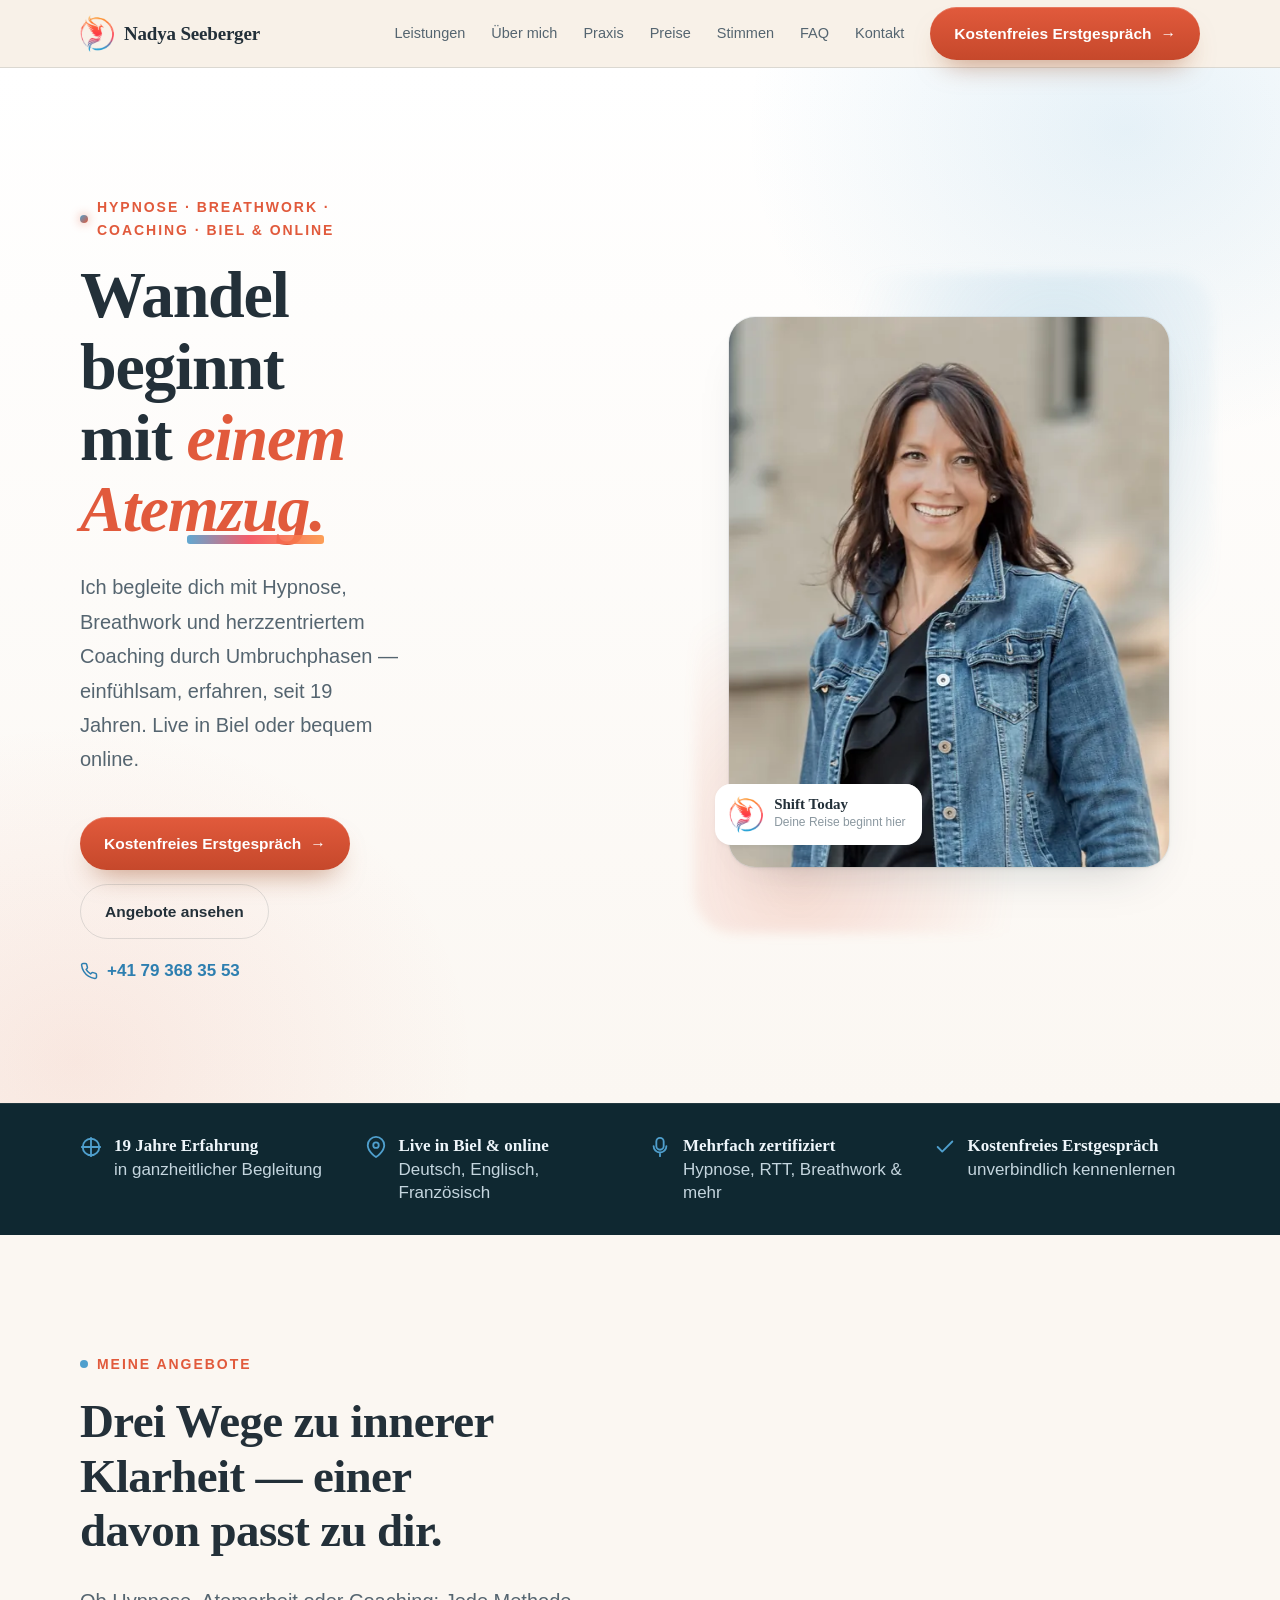
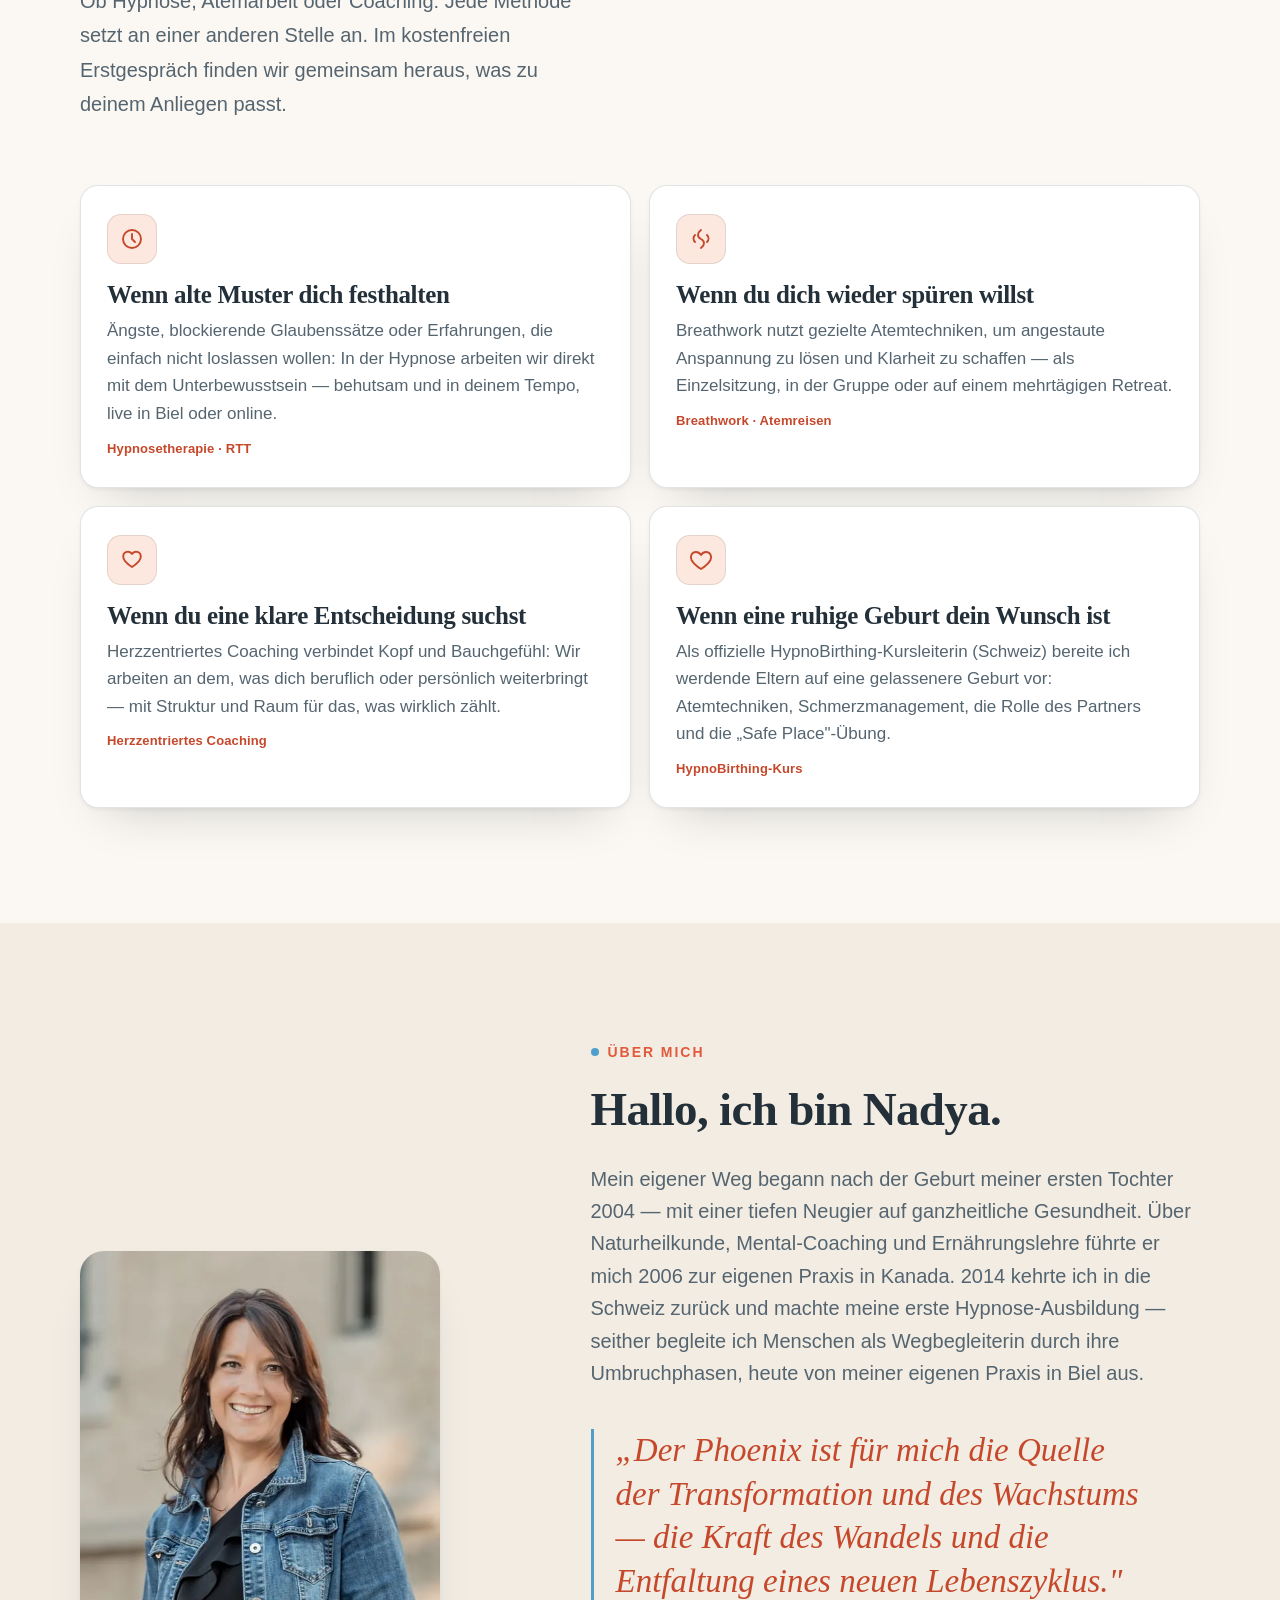
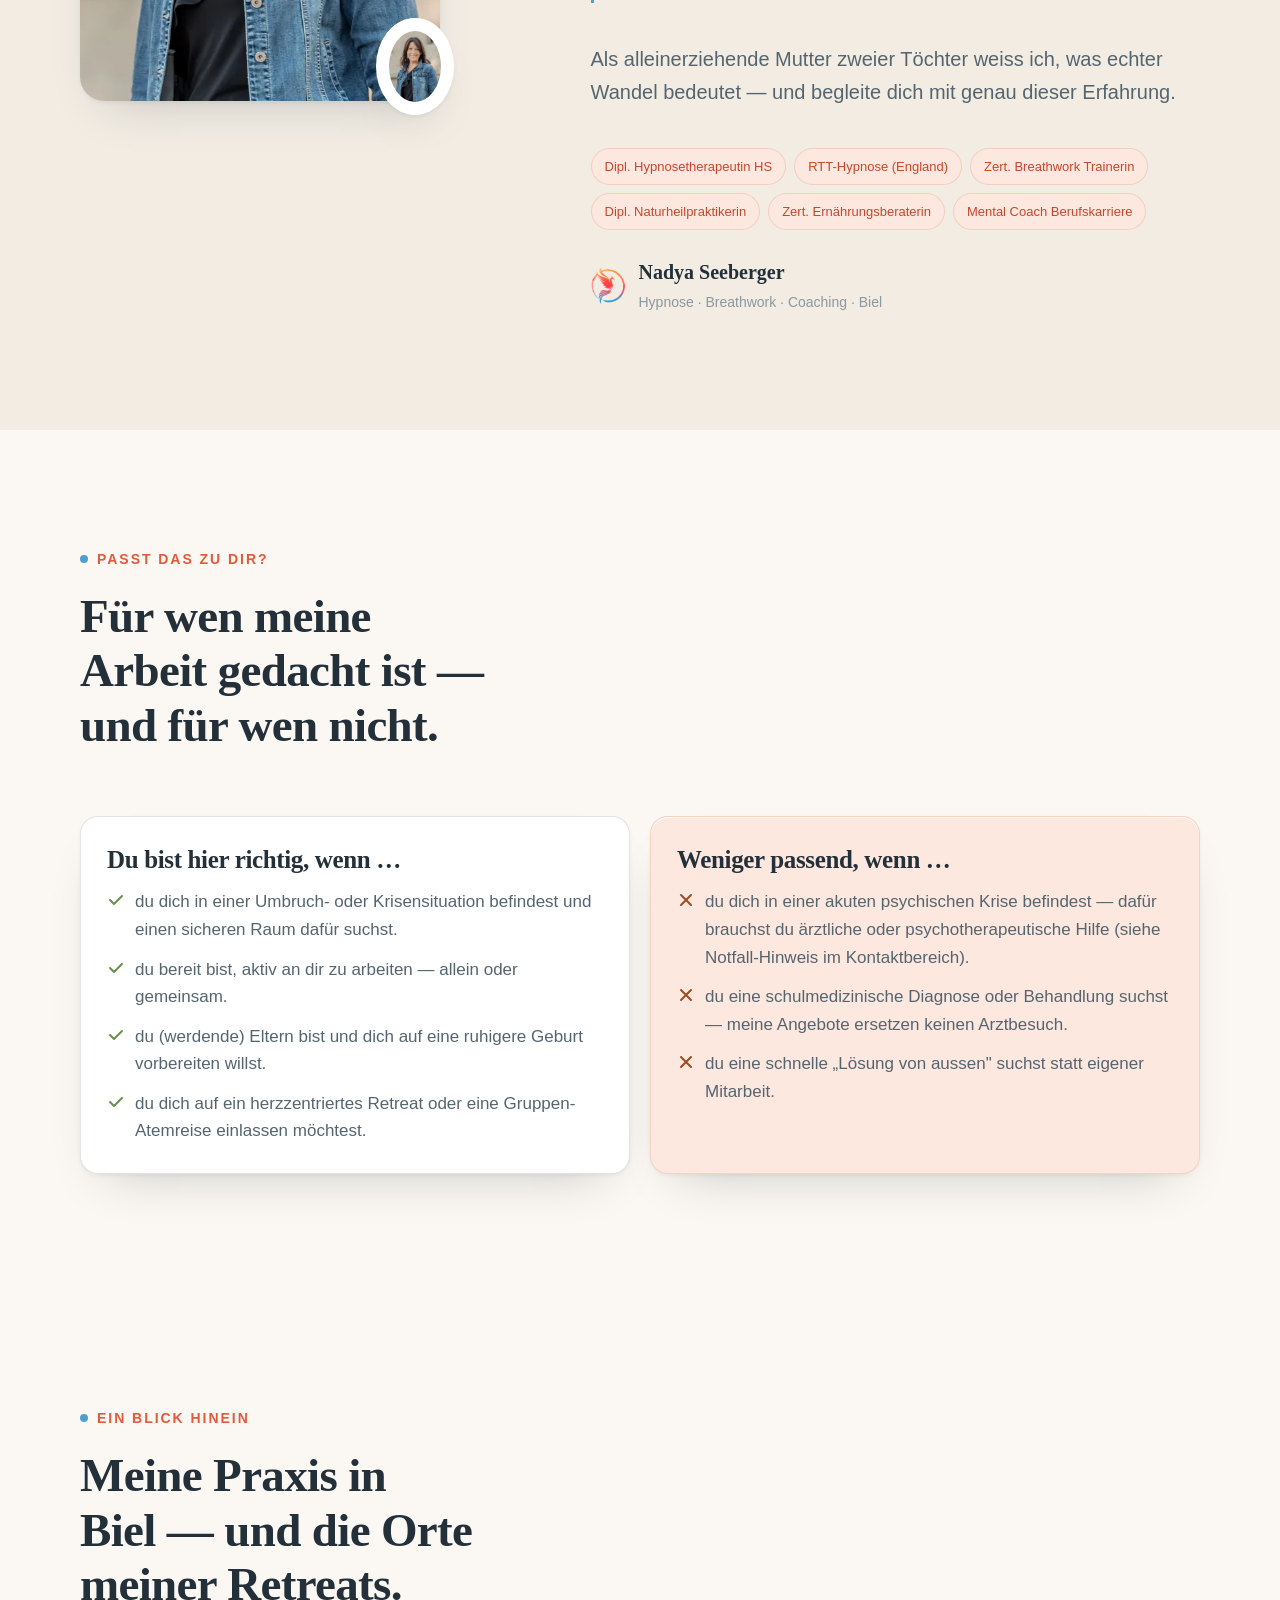
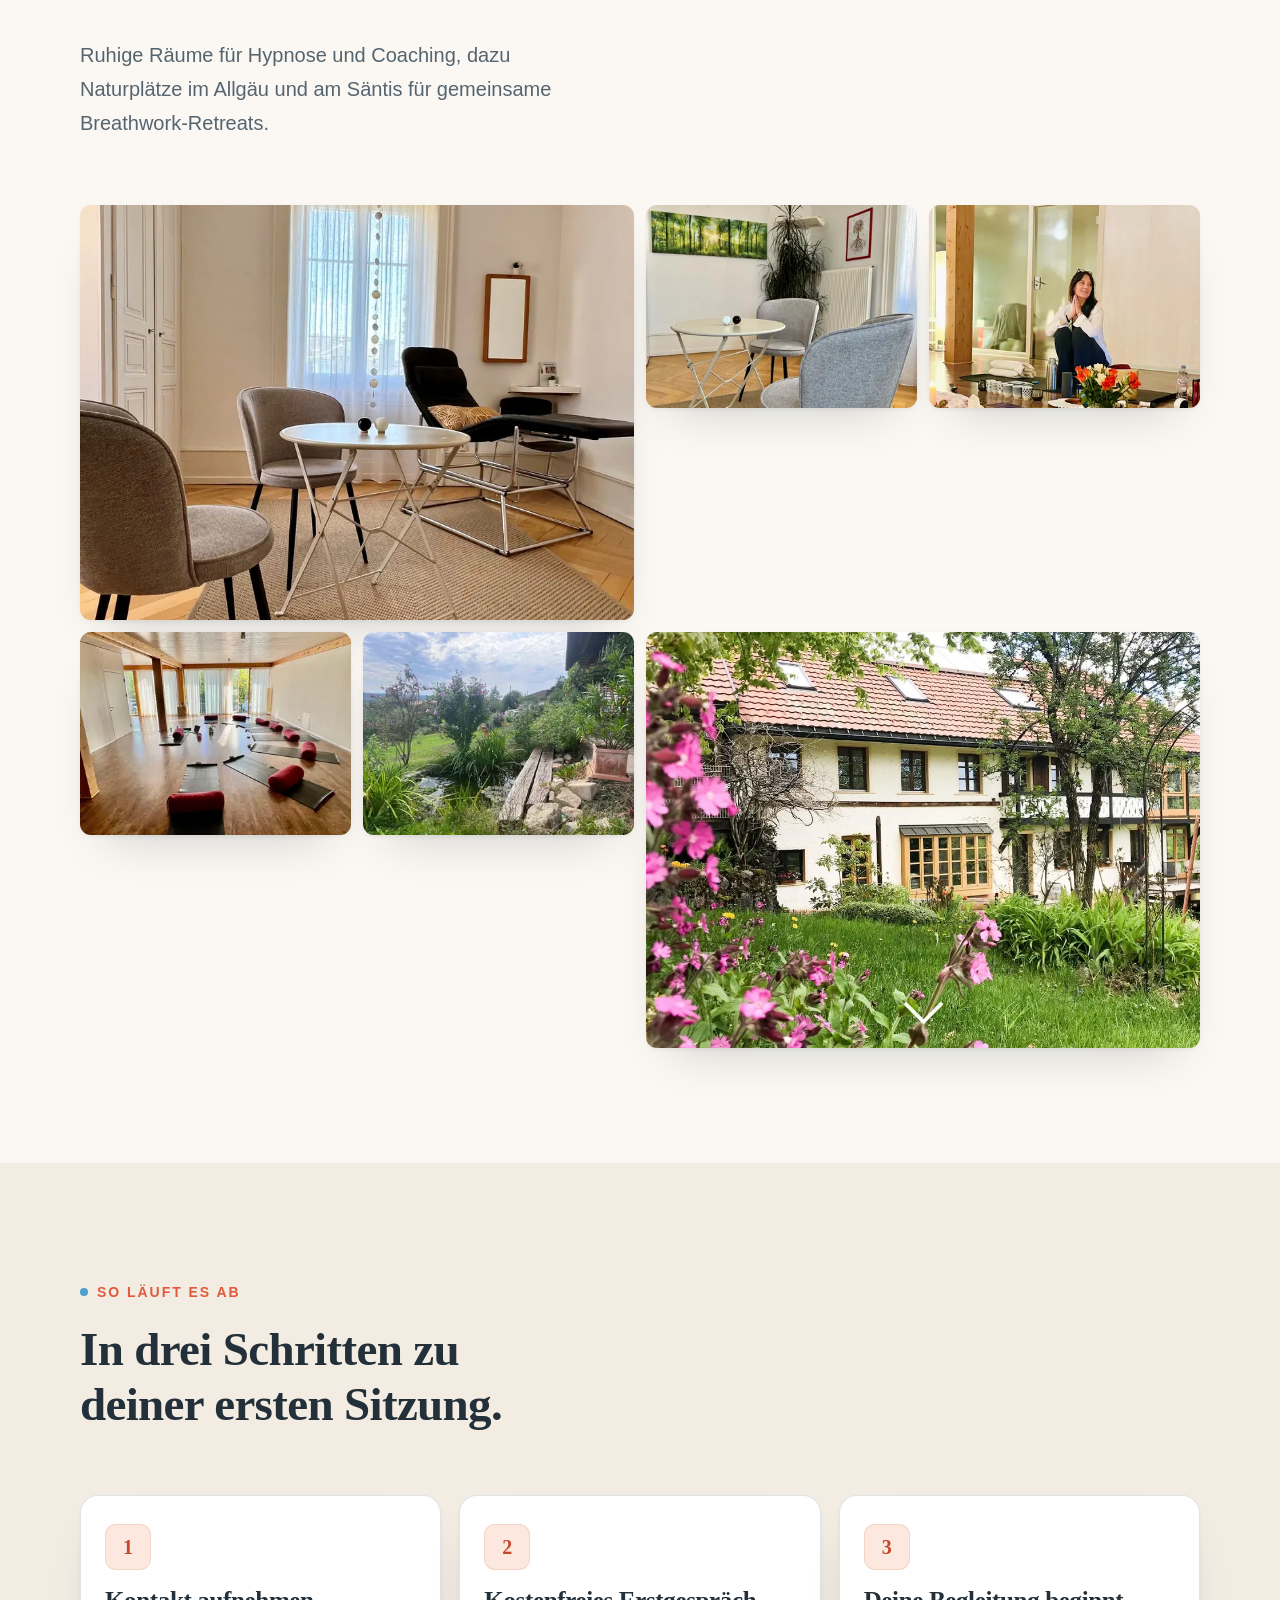
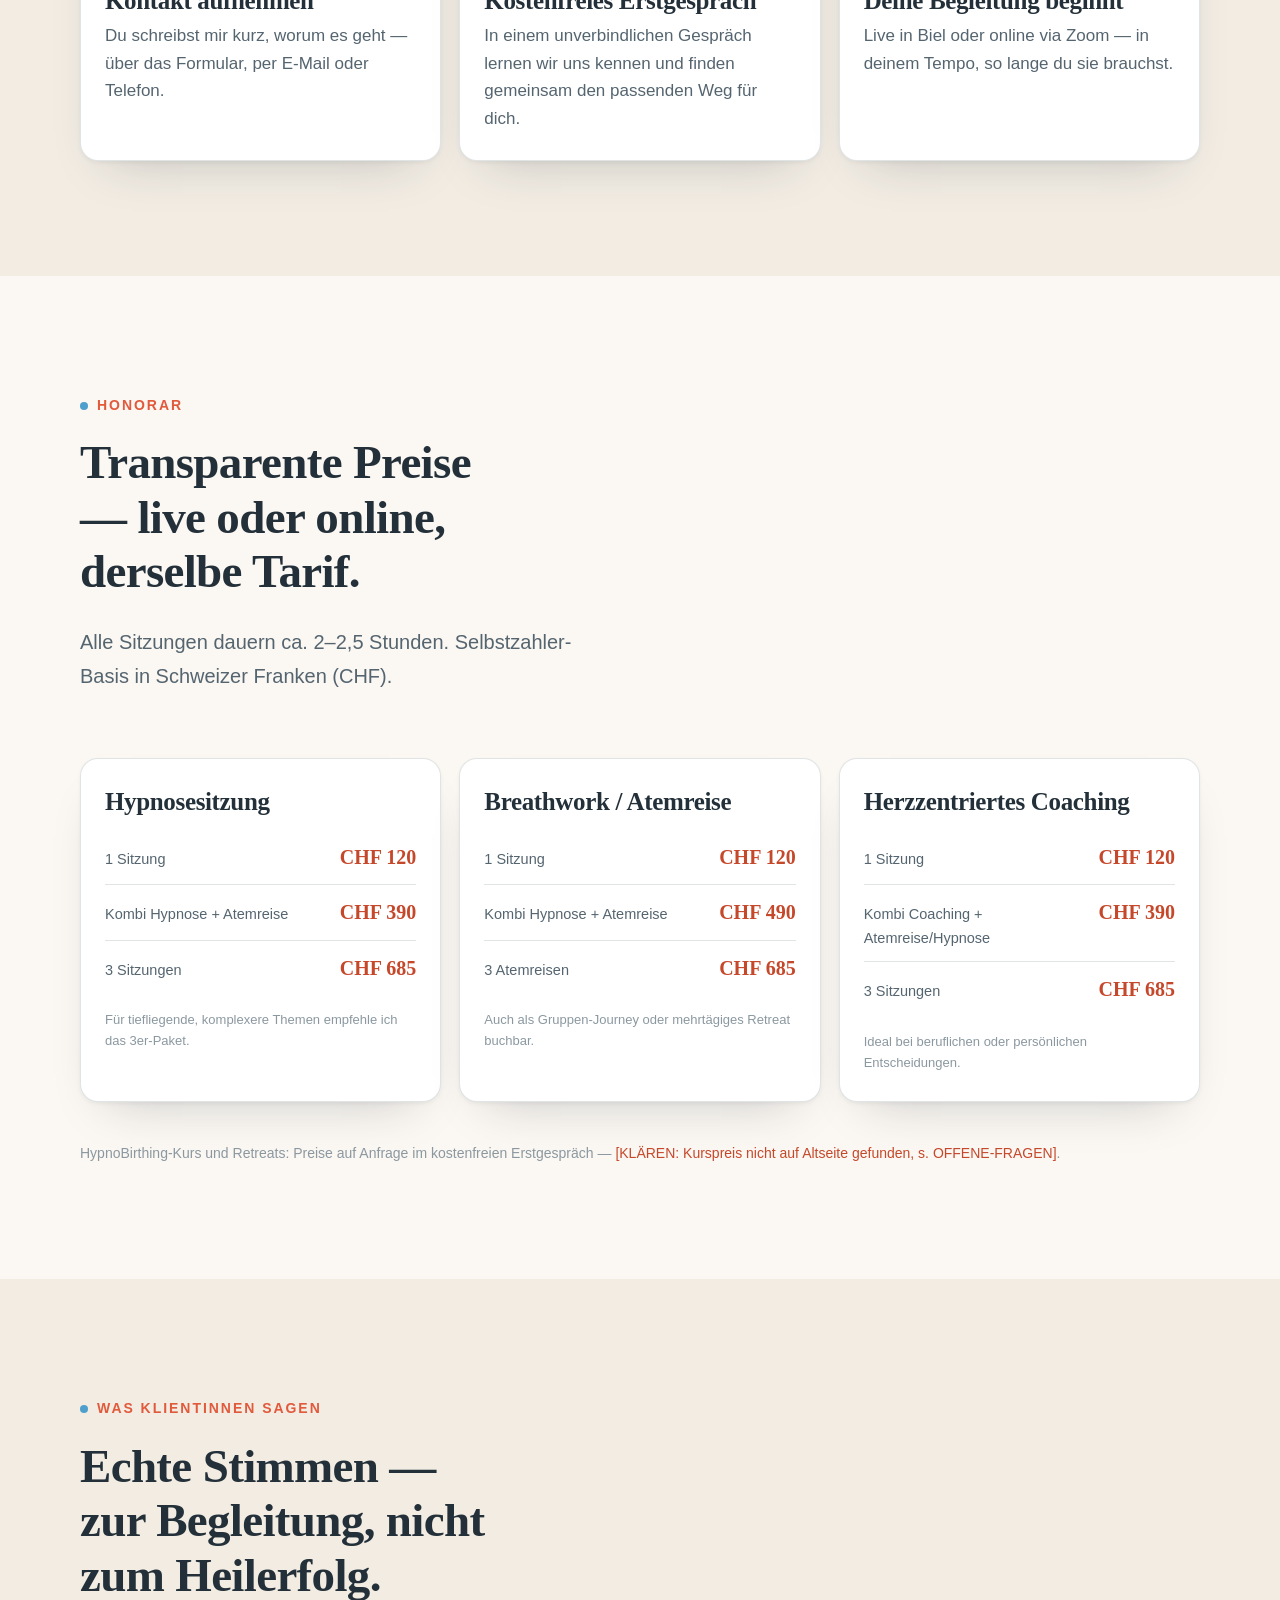
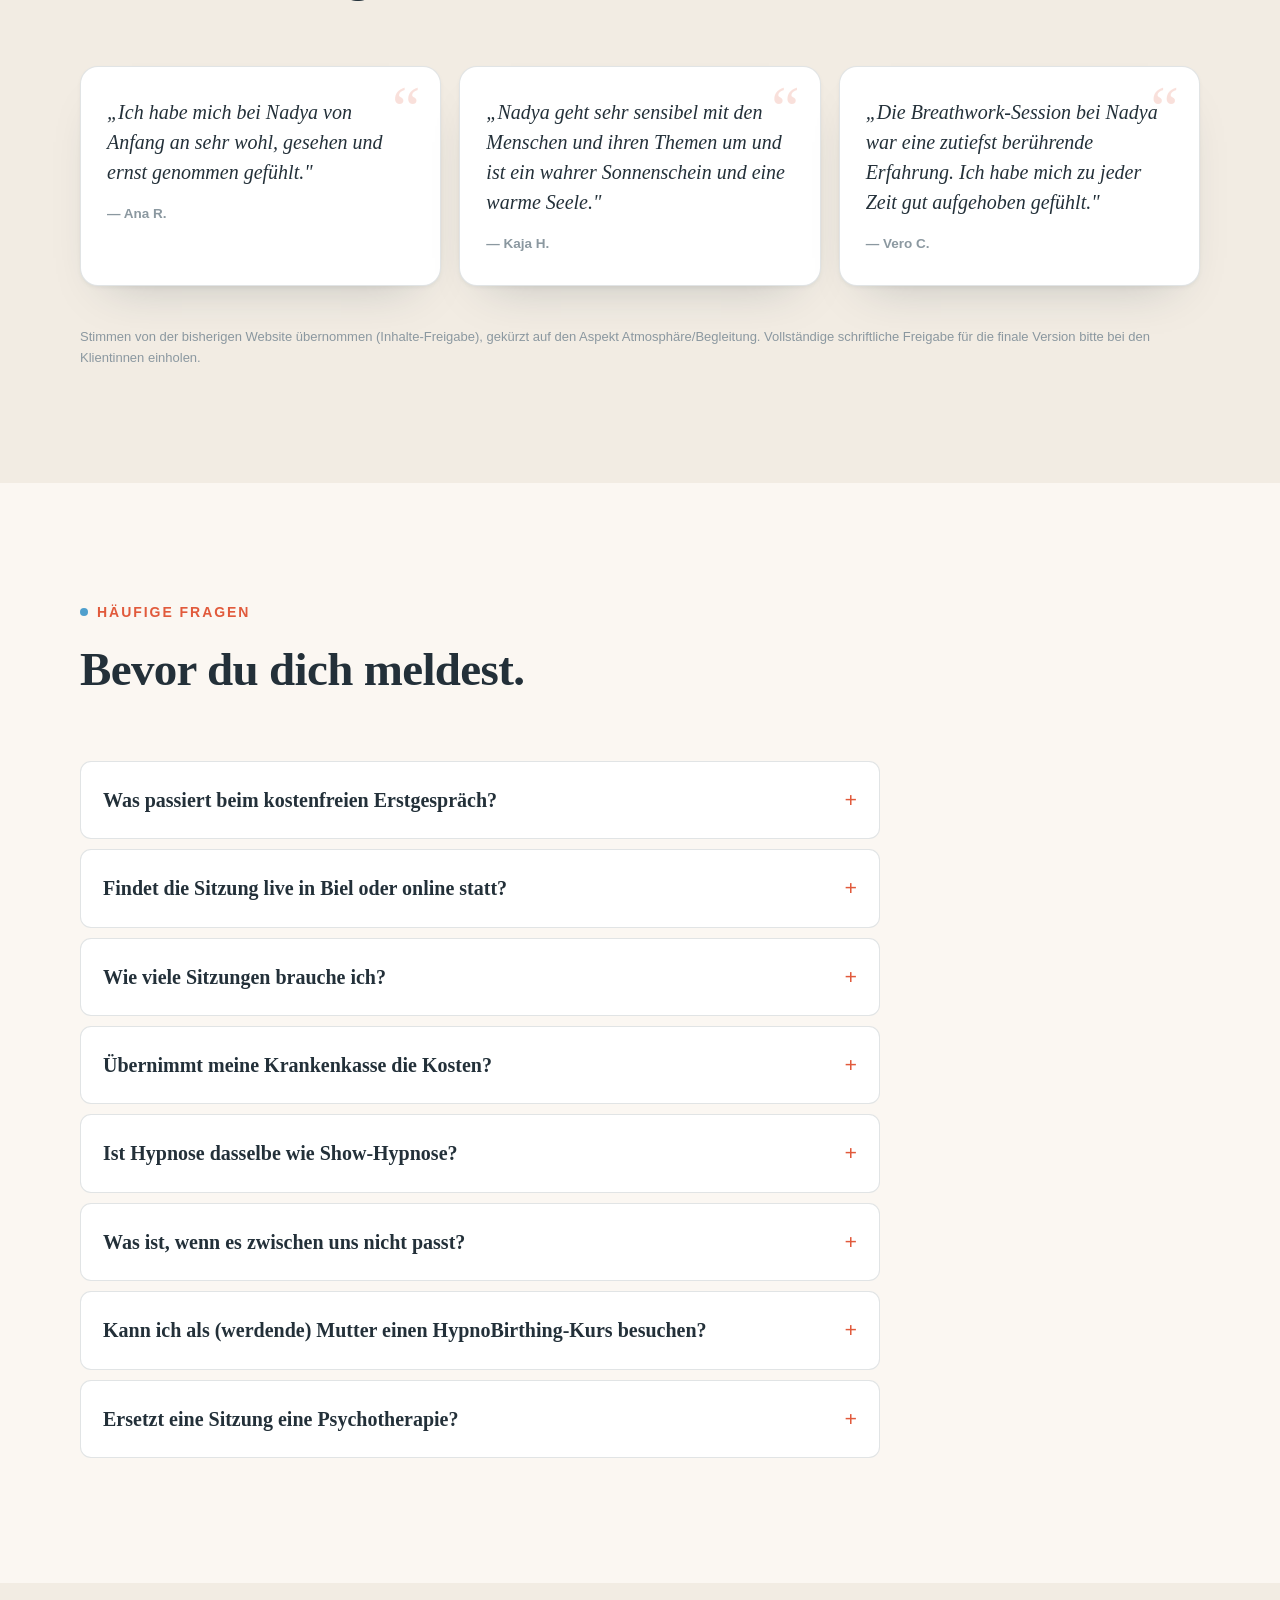
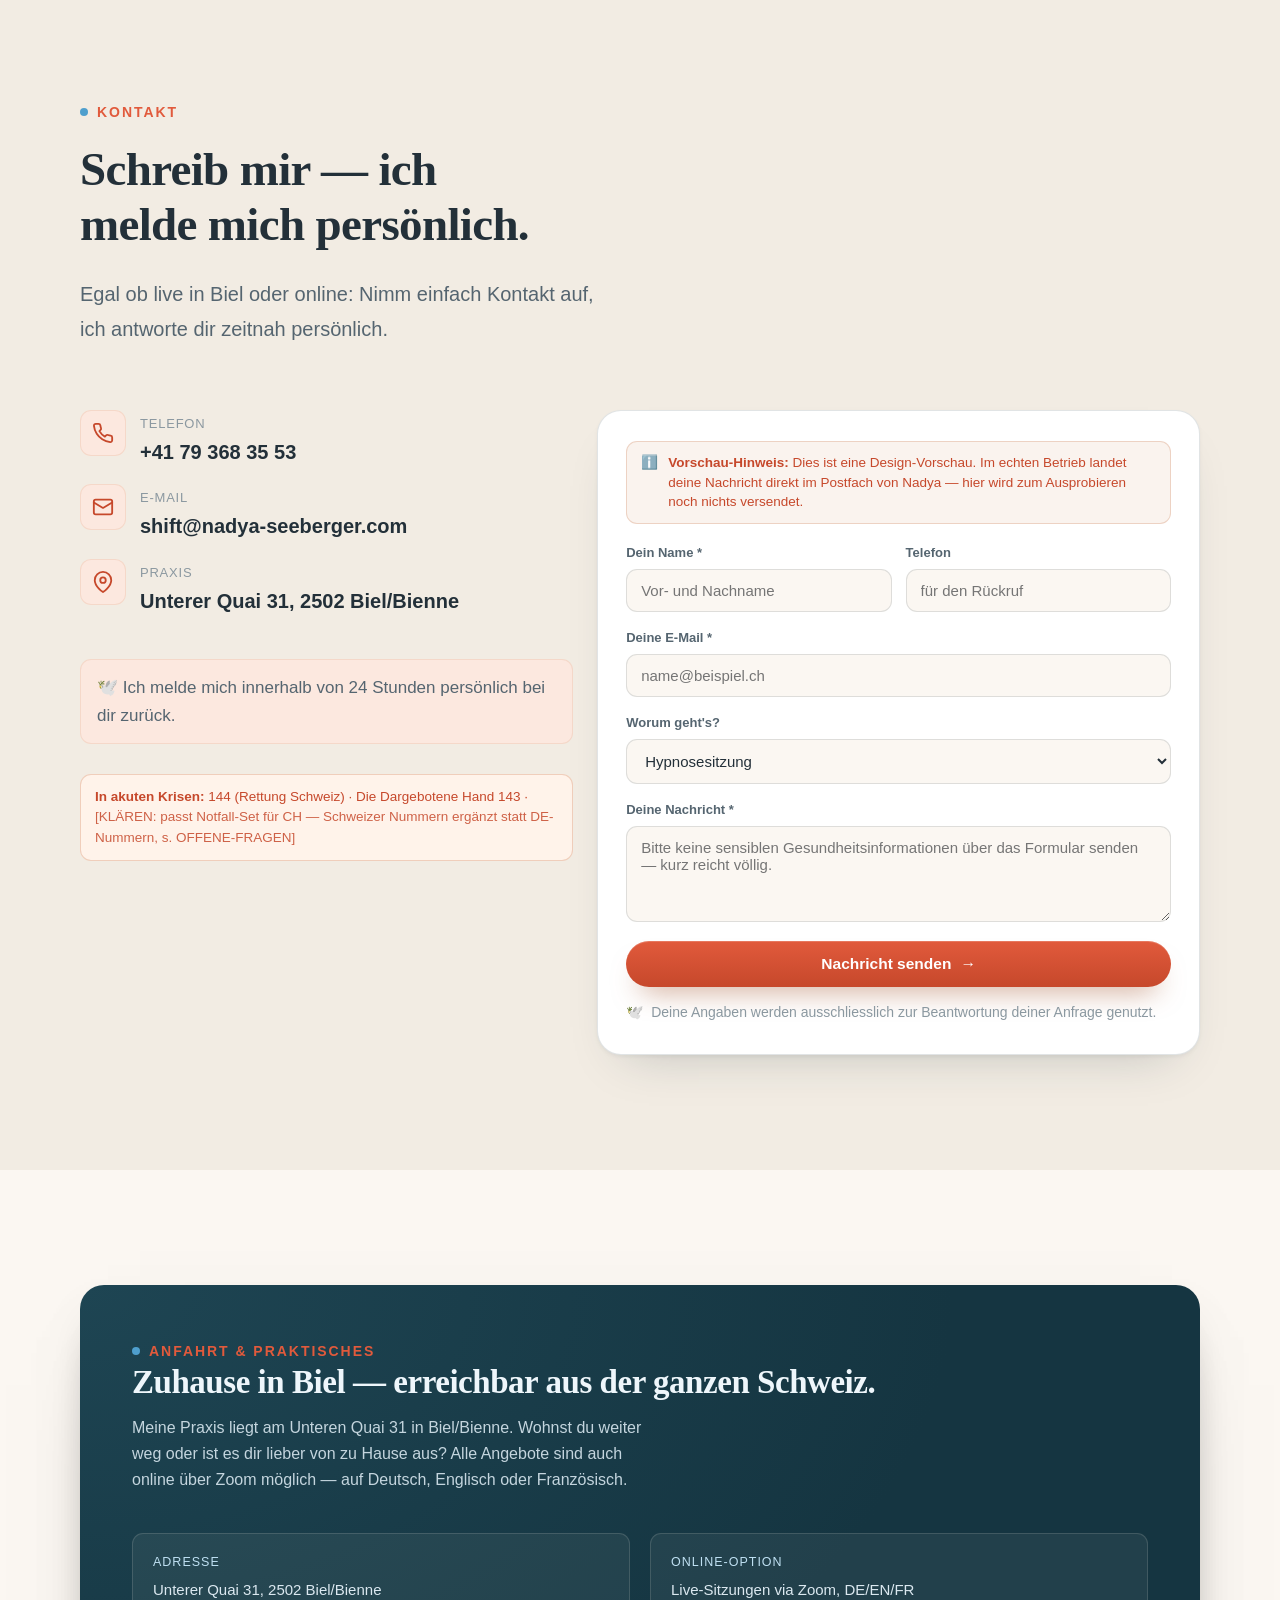
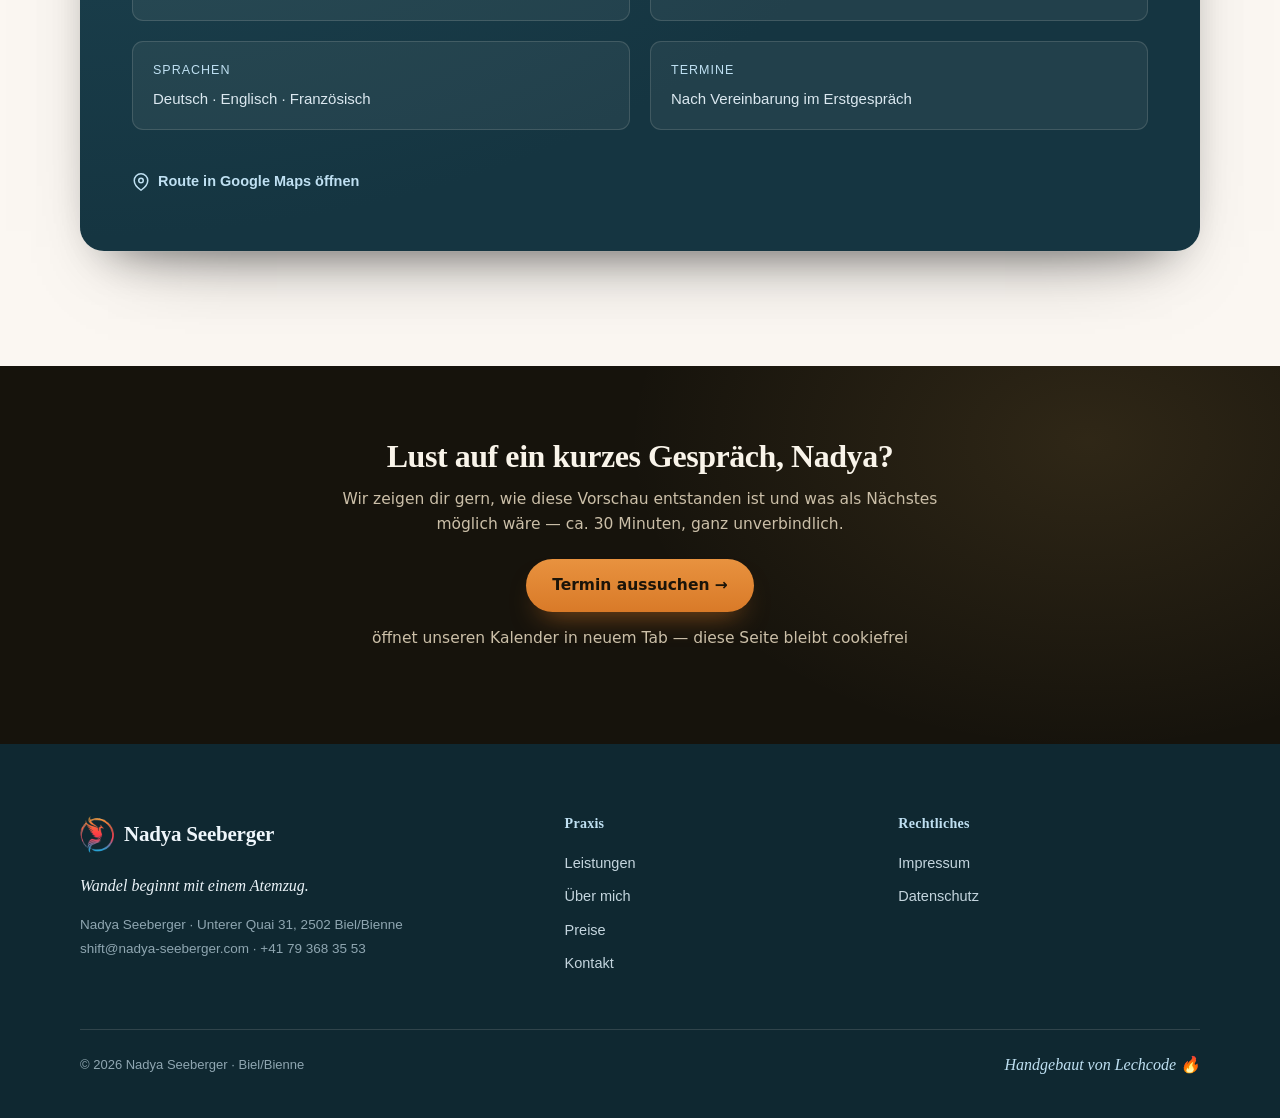
==== commit b0cdfe3f: "Redesign: Marken-Palette (Koralle/Stahlblau/Teal statt Braun/Gold), heller Split-Hero, echtes Phoeni" ====
--- a/index.html
+++ b/index.html
@@ -31,13 +31,13 @@
   <meta property="og:image" content="https://lechcode.github.io/nadya-seeberger-vorschau/assets/og.jpg" />
   <meta property="og:image:width" content="1200" />
   <meta property="og:image:height" content="630" />
-  <meta name="theme-color" content="#241A16" />
-  <!-- Favicon: stilisierter Phoenix-Schwung in Markenfarben, Inline-SVG, kein externer Request -->
-  <link rel="icon" href="data:image/svg+xml,%3Csvg xmlns='http://www.w3.org/2000/svg' viewBox='0 0 64 64'%3E%3Crect width='64' height='64' rx='16' fill='%23241A16'/%3E%3Cpath d='M32 50c-9-4-15-12-13-24 4 6 8 9 13 10 5-1 9-4 13-10 2 12-4 20-13 24z' fill='%23D9A54C'/%3E%3Ccircle cx='32' cy='24' r='4.5' fill='%23E8A15B'/%3E%3C/svg%3E" />
+  <meta name="theme-color" content="#153541" />
+  <!-- Favicon: Nadyas echtes Phoenix-Logo (lokal, kein externer Request) -->
+  <link rel="icon" type="image/png" href="assets/favicon.png" />
   <!-- Schriften lokal gehostet (DSGVO: keine Verbindung zu Google) -->
   <link rel="stylesheet" href="assets/fonts.css">
-  <!-- Hero-Bild vorladen (EIN preload mit imagesrcset — LCP-sicher) -->
-  <link rel="preload" as="image" href="assets/hero-nadya-900.jpg" imagesrcset="assets/hero-nadya-500.webp 500w, assets/hero-nadya-800.webp 800w, assets/hero-nadya-1100.webp 1100w" imagesizes="100vw" type="image/webp">
+  <!-- Hero-Porträt vorladen (EIN preload mit imagesrcset — LCP-sicher) -->
+  <link rel="preload" as="image" href="assets/hero-portrait-760.jpg" imagesrcset="assets/hero-portrait-520.webp 520w, assets/hero-portrait-760.webp 760w, assets/hero-portrait-1040.webp 1040w" imagesizes="(max-width:900px) 88vw, 440px" type="image/webp">
 
   <!-- JSON-LD: nur sichtbare, belegte Angaben. Kein AggregateRating (self-serving). Schweizer Firmensitz — Angaben rein deskriptiv, keine DE-Rechtsform behauptet. -->
   <script type="application/ld+json">
@@ -67,15 +67,20 @@
   </script>
 
   <style>
-  /* ===== 1 · TOKENS — „Phoenix": Kohle-Braun / Ember / warmes Gold ===== */
+  /* ===== 1 · TOKENS — „Phoenix": Koralle / Stahlblau auf Warm-Weiß (Markenfarben aus dem Logo) ===== */
   :root{
-    --ink:#241A16; --ink-deep:#1A120F; --ink-2:#33251F;
-    --cream:#F7F0E6; --sand:#EDE0CC; --warm-white:#FBF6EC;
-    --sage-soft:#EFE2D0;
-    --ember:#C1622E; --ember-deep:#9C4B22; --gold:#D9A54C; --gold-soft:#F0D9A8;
-    --text:#2A2019; --text-soft:#5E4F44; --text-faint:#8b7c6e;
-    --bone:#F7F0E6; --bone-dim:#d9c9b4; --bone-faint:#a8998a;
-    --line-l:rgba(42,32,25,.13); --line-d:rgba(247,240,230,.15);
+    /* dunkle Flächen = tiefes Teal-Navy (verträgt sich mit Koralle UND Blau) */
+    --ink:#153541; --ink-deep:#0F2831; --ink-2:#1E4553;
+    /* helle Flächen */
+    --cream:#FBF7F2; --sand:#F2ECE3; --warm-white:#FFFFFF;
+    --sage-soft:#FCE8DF;               /* weiches Pfirsich für Koralle-Chips/Icons */
+    --sky-soft:#E7F1F8;                /* weiches Blau für blaue Akzentflächen */
+    /* Primär-Akzent (CTA) = Koralle · Zweitfarbe (--gold wiederverwendet) = Stahlblau */
+    --ember:#E15A3C; --ember-deep:#C6482B; --gold:#4F9FCD; --gold-soft:#BFE0F2;
+    --blue:#4F9FCD; --blue-deep:#2E7FB0; --coral:#E15A3C;
+    --text:#233039; --text-soft:#556570; --text-faint:#8b98a0;
+    --bone:#EAF3F8; --bone-dim:#c4d5de; --bone-faint:#8fa6b1;
+    --line-l:rgba(30,50,60,.13); --line-d:rgba(234,243,248,.15);
     --serif:"Fraunces","Fraunces Fallback",Georgia,"Times New Roman",serif;
     --sans:"Inter","Inter Fallback",-apple-system,BlinkMacSystemFont,"Segoe UI",Arial,sans-serif;
 
@@ -97,13 +102,13 @@
     --space-5:clamp(44px, 5.5vw, 64px);
     --space-6:clamp(60px, 9vw, 116px);
 
-    --shadow-l:inset 0 1px 0 rgba(255,255,255,.6), 0 2px 6px -3px rgba(36,26,22,.18), 0 24px 48px -28px rgba(36,26,22,.32);
-    --shadow-d:0 1px 0 rgba(255,255,255,.04), 0 24px 48px -28px rgba(0,0,0,.65), 0 40px 90px -60px rgba(0,0,0,.55);
-    --edge-l:inset 0 1px 0 rgba(255,255,255,.7);
-    --glow-l:inset 0 1px 0 rgba(255,255,255,.65), 0 0 0 1px rgba(193,98,46,.24), 0 22px 46px -24px rgba(36,26,22,.36);
+    --shadow-l:inset 0 1px 0 rgba(255,255,255,.7), 0 2px 6px -3px rgba(30,50,60,.14), 0 24px 48px -28px rgba(30,50,60,.26);
+    --shadow-d:0 1px 0 rgba(255,255,255,.05), 0 24px 48px -28px rgba(0,0,0,.55), 0 40px 90px -60px rgba(0,0,0,.5);
+    --edge-l:inset 0 1px 0 rgba(255,255,255,.8);
+    --glow-l:inset 0 1px 0 rgba(255,255,255,.8), 0 0 0 1px rgba(225,90,60,.22), 0 22px 46px -24px rgba(30,50,60,.3);
     --ease:cubic-bezier(.22,.61,.36,1);
-    --focus:0 0 0 3px rgba(193,98,46,.45);
-    --focus-d:0 0 0 3px rgba(217,165,76,.55);
+    --focus:0 0 0 3px rgba(225,90,60,.45);
+    --focus-d:0 0 0 3px rgba(79,159,205,.6);
   }
   *{margin:0;padding:0;box-sizing:border-box;}
   html{scroll-behavior:smooth;scroll-padding-top:calc(var(--nav-h) + 12px);-webkit-text-size-adjust:100%;}
@@ -122,7 +127,7 @@
   .light{background:var(--cream);color:var(--text);}
   .sand{background:var(--sand);}
   .dark{background:var(--ink);color:var(--bone);}
-  .dark h1,.dark h2,.dark h3{color:#fbf5ea;}
+  .dark h1,.dark h2,.dark h3{color:#eef6fb;}
   .dark .sec-head p,.dark .lead{color:var(--bone-dim);}
   .light h2,.light h3,.sand h2,.sand h3{color:var(--text);}
   .sec-head p,.lead{color:var(--text-soft);}
@@ -132,8 +137,8 @@
   .dark .eyebrow{color:var(--gold-soft);} .dark .eyebrow::before{background:var(--gold);}
 
   .wm{display:inline-flex;align-items:center;gap:10px;font-family:var(--serif);font-weight:600;letter-spacing:-.01em;line-height:1;color:var(--text);}
-  .wm .phoenix{width:30px;height:30px;flex:none;}
-  .dark .wm,.site-footer .wm{color:#fbf5ea;}
+  .wm .phoenix{width:34px;height:auto;flex:none;}
+  .dark .wm,.site-footer .wm{color:#eef6fb;}
 
   .btn{display:inline-flex;align-items:center;gap:9px;cursor:pointer;border:none;
     background:linear-gradient(180deg,var(--ember),var(--ember-deep));color:#fff;
@@ -160,30 +165,43 @@
   .nav-toggle span{display:block;width:24px;height:2px;background:var(--text);border-radius:2px;transition:.3s;}
   .nav-toggle span+span{margin-top:6px;}
 
-  /* ===== 3 · HERO ===== */
-  .hero{position:relative;isolation:isolate;min-height:min(90svh,740px);display:flex;align-items:center;
-    padding:calc(var(--nav-h) + 4vw) 0 var(--space-6);overflow:hidden;color:var(--bone);}
-  .foto .hero{min-height:auto;}
-  .hero-img{position:absolute;inset:0;width:100%;height:100%;object-fit:cover;object-position:50% 22%;z-index:-2;}
-  .hero::after{content:"";position:absolute;inset:0;z-index:-1;
-    background:linear-gradient(180deg,rgba(26,18,15,.60),rgba(26,18,15,.5) 40%,rgba(20,14,11,.88)),radial-gradient(60vmax 50vmax at 82% 10%,rgba(193,98,46,.28),transparent 60%);}
-  .hero .wrap{position:relative;max-width:none;}
-  .hero-inner{max-width:60ch;}
-  .hero h1{font-size:var(--step-5);line-height:var(--lh-tight);letter-spacing:var(--ls-display);margin:var(--space-2) 0 0;color:#fdfbf5;max-width:16ch;}
-  .hero h1 em{font-style:italic;color:var(--gold-soft);}
-  .hero-sub{font-size:var(--step-1);line-height:var(--lh-relaxed);color:#f1e8da;margin-top:var(--space-3);max-width:52ch;}
+  /* ===== 3 · HERO — heller Split-Hero (Foto ungedimmt, Text auf Warm-Weiß) ===== */
+  .hero{position:relative;isolation:isolate;overflow:hidden;
+    padding:calc(var(--nav-h) + clamp(28px,5vw,60px)) 0 var(--space-6);
+    background:
+      radial-gradient(48vmax 40vmax at 88% 6%,rgba(79,159,205,.14),transparent 62%),
+      radial-gradient(52vmax 44vmax at 6% 96%,rgba(225,90,60,.10),transparent 60%),
+      linear-gradient(180deg,var(--warm-white),var(--cream));}
+  .hero-grid{display:grid;grid-template-columns:1.05fr .95fr;gap:clamp(28px,5vw,64px);align-items:center;}
+  .hero-inner{max-width:36ch;}
+  .hero h1{font-size:var(--step-5);line-height:var(--lh-tight);letter-spacing:var(--ls-display);margin:var(--space-2) 0 0;color:var(--text);max-width:15ch;}
+  .hero h1 em{font-style:italic;color:var(--coral);position:relative;}
+  .hero h1 em::after{content:"";position:absolute;left:0;right:0;bottom:.02em;height:.14em;border-radius:3px;
+    background:linear-gradient(90deg,var(--gold),#F34C5C 45%,#FC9444);opacity:.9;}
+  .hero-sub{font-size:var(--step-1);line-height:var(--lh-relaxed);color:var(--text-soft);margin-top:var(--space-3);max-width:46ch;}
   .hero-cta{display:flex;gap:14px;flex-wrap:wrap;margin-top:var(--space-4);align-items:center;}
-  .hero .eyebrow{color:var(--gold-soft);}
-  .hero .eyebrow::before{background:var(--gold);box-shadow:0 0 10px 1px rgba(217,165,76,.5);}
-  .hero .btn-ghost{color:#fdfbf5;border-color:rgba(247,240,230,.5);}
-  .hero .btn-ghost:hover{background:rgba(247,240,230,.12);border-color:rgba(247,240,230,.8);}
+  .hero-tel{margin-top:18px;display:inline-flex;align-items:center;gap:9px;font-weight:600;color:var(--blue-deep);font-size:var(--step-0);}
+  /* gerahmtes Porträt rechts */
+  .hero-figure{position:relative;justify-self:center;max-width:440px;width:100%;}
+  .hero-figure .frame{position:relative;border-radius:26px;overflow:hidden;box-shadow:var(--shadow-l);
+    outline:1px solid rgba(30,50,60,.06);aspect-ratio:4/5;background:var(--sky-soft);}
+  .hero-figure img{width:100%;height:100%;object-fit:cover;object-position:50% 18%;display:block;}
+  .hero-figure .badge{position:absolute;left:-14px;bottom:22px;background:#fff;border-radius:16px;
+    padding:12px 16px 12px 14px;box-shadow:var(--shadow-l);display:flex;align-items:center;gap:11px;max-width:210px;}
+  .hero-figure .badge img{width:34px;height:auto;flex:none;}
+  .hero-figure .badge b{font-family:var(--serif);font-size:15px;color:var(--text);display:block;line-height:1.15;}
+  .hero-figure .badge span{font-size:12px;color:var(--text-faint);}
+  .hero-figure .glow{position:absolute;inset:-8% -10% -12% -8%;z-index:-1;border-radius:40px;
+    background:radial-gradient(60% 60% at 70% 20%,rgba(79,159,205,.22),transparent 70%),radial-gradient(60% 60% at 20% 90%,rgba(225,90,60,.18),transparent 70%);filter:blur(6px);}
+  .hero .eyebrow{color:var(--coral);}
+  .hero .eyebrow::before{background:linear-gradient(135deg,var(--gold),var(--coral));box-shadow:0 0 10px 1px rgba(225,90,60,.4);}
 
   /* ===== Vertrauensleiste ===== */
   .trust-bar{background:var(--ink-deep);color:var(--bone);border-top:1px solid rgba(247,240,230,.08);}
   .trust-grid{display:grid;grid-template-columns:repeat(4,1fr);gap:18px;padding:clamp(22px,3vw,30px) 0;}
   .trust-item{display:flex;gap:12px;align-items:flex-start;font-size:var(--step-0);color:var(--bone-dim);line-height:1.4;}
   .trust-item svg{flex:none;color:var(--gold);margin-top:2px;}
-  .trust-item b{color:#fbf5ea;font-weight:600;display:block;font-family:var(--serif);}
+  .trust-item b{color:#eef6fb;font-weight:600;display:block;font-family:var(--serif);}
 
   /* ===== Leistungen ===== */
   .svc-grid{display:grid;grid-template-columns:repeat(2,1fr);gap:18px;}
@@ -199,7 +217,7 @@
   .about-portrait{position:relative;max-width:360px;}
   .about-portrait picture{display:block;}
   .about-portrait img{display:block;width:100%;height:auto;border-radius:var(--radius-lg);box-shadow:var(--shadow-l);aspect-ratio:4/5;object-fit:cover;object-position:50% 22%;}
-  .about-portrait .deco{position:absolute;right:-14px;bottom:-14px;width:78px;color:var(--gold);opacity:.95;background:var(--cream);border-radius:50%;padding:12px;box-shadow:var(--shadow-l);}
+  .about-portrait .deco{position:absolute;right:-14px;bottom:-14px;width:78px;height:auto;background:#fff;border-radius:50%;padding:13px;box-shadow:var(--shadow-l);}
   .about-body .lead{font-size:var(--step-1);color:var(--text-soft);}
   .quote{font-family:var(--serif);font-style:italic;font-size:var(--step-3);line-height:1.32;color:var(--ember-deep);margin:var(--space-4) 0;padding-left:22px;border-left:3px solid var(--gold);text-wrap:balance;}
   .sign{display:flex;align-items:center;gap:14px;margin-top:var(--space-3);}
@@ -246,10 +264,11 @@
 
   /* ===== Stimmen ===== */
   .voices{display:grid;grid-template-columns:repeat(3,1fr);gap:18px;}
-  .voice{background:var(--ink);color:var(--bone);border-radius:var(--radius);padding:28px 26px;box-shadow:var(--shadow-d);}
-  .voice .stars{color:var(--gold);font-size:15px;letter-spacing:2px;margin-bottom:12px;}
-  .voice p{font-style:italic;font-family:var(--serif);font-size:var(--step-1);line-height:1.5;color:#f1e8da;}
-  .voice .who{margin-top:16px;font-size:13.5px;color:var(--bone-faint);}
+  .voice{background:var(--warm-white);color:var(--text);border-radius:var(--radius);padding:30px 26px;box-shadow:var(--edge-l),var(--shadow-l);border:1px solid var(--line-l);position:relative;}
+  .voice::before{content:"\201C";position:absolute;top:10px;right:20px;font-family:var(--serif);font-size:64px;line-height:1;color:var(--coral);opacity:.18;}
+  .voice .stars{color:var(--blue);font-size:15px;letter-spacing:2px;margin-bottom:12px;}
+  .voice p{font-style:italic;font-family:var(--serif);font-size:var(--step-1);line-height:1.5;color:var(--text);}
+  .voice .who{margin-top:16px;font-size:13.5px;color:var(--text-faint);font-weight:600;}
 
   /* ===== FAQ ===== */
   .faq{max-width:800px;}
@@ -286,12 +305,12 @@
 
   /* ===== Anfahrt ===== */
   .anfahrt-card{background:radial-gradient(120% 150% at 0% 0%,var(--ink-2),var(--ink) 65%);color:var(--bone);border-radius:var(--radius-lg);padding:clamp(28px,4.5vw,52px);box-shadow:var(--shadow-d);position:relative;overflow:hidden;}
-  .anfahrt-card h2{color:#fbf5ea;font-size:var(--step-3);}
+  .anfahrt-card h2{color:#eef6fb;font-size:var(--step-3);}
   .anfahrt-card p{color:var(--bone-dim);margin-top:14px;max-width:60ch;}
   .anfahrt-grid{display:grid;grid-template-columns:1fr 1fr;gap:20px;margin-top:var(--space-4);}
   .anfahrt-item{background:rgba(247,240,230,.06);border:1px solid rgba(247,240,230,.14);border-radius:var(--radius-sm);padding:18px 20px;}
   .anfahrt-item .lbl2{font-size:12.5px;text-transform:uppercase;letter-spacing:.08em;color:var(--gold-soft);margin-bottom:6px;}
-  .anfahrt-item .v{font-size:15px;color:#f1e8da;}
+  .anfahrt-item .v{font-size:15px;color:#dbe8f0;}
   .maplink{display:inline-flex;align-items:center;gap:8px;margin-top:var(--space-4);color:var(--gold-soft);font-weight:600;font-size:14.5px;}
   .maplink:hover{color:#fff;}
 
@@ -304,13 +323,13 @@
   .foot-brand .addr{font-size:13.5px;color:var(--bone-faint);margin-top:14px;line-height:1.8;}
   .foot-col h3{font-family:var(--serif);font-size:14px;letter-spacing:.02em;color:var(--gold-soft);font-weight:600;margin-bottom:14px;}
   .foot-col a{display:block;color:var(--bone-dim);padding:5px 0;transition:color .2s var(--ease);font-size:14.5px;}
-  .foot-col a:hover{color:#fbf5ea;}
+  .foot-col a:hover{color:#eef6fb;}
   .foot-bottom{margin-top:clamp(32px,5vw,48px);padding-top:22px;border-top:1px solid rgba(247,240,230,.14);display:flex;justify-content:space-between;align-items:center;flex-wrap:wrap;gap:12px;font-size:13px;color:var(--bone-faint);}
   .foot-bottom .hand{font-family:var(--serif);font-style:italic;font-size:16px;color:var(--gold-soft);}
 
   /* ===== Sticky Mobil-Kontaktleiste ===== */
   .mobile-bar{position:fixed;left:0;right:0;bottom:0;z-index:120;display:none;grid-template-columns:1fr 1fr 1fr;
-    background:rgba(26,18,15,.97);backdrop-filter:blur(8px);border-top:1px solid rgba(247,240,230,.16);box-shadow:0 -10px 30px -12px rgba(0,0,0,.5);}
+    background:rgba(15,40,49,.97);backdrop-filter:blur(8px);border-top:1px solid rgba(234,243,248,.16);box-shadow:0 -10px 30px -12px rgba(0,0,0,.5);}
   .mobile-bar a{display:flex;flex-direction:column;align-items:center;justify-content:center;gap:3px;padding:9px 4px;color:var(--bone);font-size:11.5px;font-weight:600;min-height:58px;}
   .mobile-bar a+a{border-left:1px solid rgba(247,240,230,.14);}
   .mobile-bar a svg{flex:none;}
@@ -339,6 +358,9 @@
     .nav-links.open{transform:none;opacity:1;pointer-events:auto;}
     .nav-links a:not(.btn){padding:14px 0;border-bottom:1px solid var(--line-l);} .nav-links a:not(.btn)::after{display:none;}
     .nav-links .btn{margin-top:14px;justify-content:center;} .nav-toggle{display:block;}
+    .hero-grid{grid-template-columns:1fr;gap:clamp(26px,6vw,40px);}
+    .hero-inner{max-width:none;} .hero h1{max-width:18ch;}
+    .hero-figure{order:-1;max-width:340px;}
     .about-grid,.contact-grid,.anfahrt-grid{grid-template-columns:1fr;}
     .about-portrait{max-width:280px;margin-inline:auto;}
     .trust-grid{grid-template-columns:1fr 1fr;}
@@ -386,10 +408,7 @@
   <header class="nav">
     <nav class="wrap nav-in" aria-label="Hauptnavigation">
       <a class="wm" href="#top" aria-label="Nadya Seeberger — Startseite">
-        <svg class="phoenix" viewBox="0 0 64 64" fill="none" aria-hidden="true">
-          <path d="M32 50c-9-4-15-12-13-24 4 6 8 9 13 10 5-1 9-4 13-10 2 12-4 20-13 24z" fill="currentColor"/>
-          <circle cx="32" cy="24" r="4.5" fill="#E8A15B"/>
-        </svg>
+        <img class="phoenix" src="assets/logo-phoenix-96.png" width="34" height="37" alt="" aria-hidden="true">
         <span>Nadya&nbsp;Seeberger</span>
       </a>
       <button class="nav-toggle" aria-label="Menü öffnen" aria-expanded="false" aria-controls="nav-links"><span></span><span></span><span></span></button>
@@ -409,24 +428,35 @@
   <main id="main">
     <!-- HERO -->
     <section class="hero">
-      <picture>
-        <source type="image/webp" srcset="assets/hero-nadya-500.webp 500w, assets/hero-nadya-800.webp 800w, assets/hero-nadya-1100.webp 1100w" sizes="100vw">
-        <img class="hero-img" src="assets/hero-nadya-900.jpg" srcset="assets/hero-nadya-480.jpg 480w, assets/hero-nadya-800.jpg 800w, assets/hero-nadya-900.jpg 900w" sizes="100vw" width="1100" height="1649" alt="Nadya Seeberger, lächelnd, Gründerin ihrer Praxis für Hypnose, Breathwork und Coaching in Biel" fetchpriority="high">
-      </picture>
-      <div class="wrap">
-        <div class="hero-inner">
-          <span class="eyebrow">Hypnose · Breathwork · Coaching · Biel &amp; online</span>
-          <h1>Wandel beginnt mit <em>einem Atemzug.</em></h1>
-          <p class="hero-sub">Ich begleite dich mit Hypnose, Breathwork und herzzentriertem Coaching durch Umbruchphasen — einfühlsam, erfahren, seit 19 Jahren. Live in Biel oder bequem online.</p>
-          <div class="hero-cta">
-            <a class="btn" href="#kontakt">Kostenfreies Erstgespräch <span class="arr">→</span></a>
-            <a class="btn btn-ghost" href="#leistungen">Angebote ansehen</a>
-          </div>
-          <!-- HIER: Telefonnummer -->
-          <a class="hero-tel" href="tel:+41793683553" style="margin-top:18px;display:inline-flex;align-items:center;gap:9px;font-weight:600;color:#fdfbf5;font-size:var(--step-0);">
-            <svg width="18" height="18" viewBox="0 0 24 24" fill="none" stroke="currentColor" stroke-width="2" stroke-linecap="round" stroke-linejoin="round" aria-hidden="true"><path d="M22 16.92v3a2 2 0 0 1-2.18 2 19.79 19.79 0 0 1-8.63-3.07 19.5 19.5 0 0 1-6-6 19.79 19.79 0 0 1-3.07-8.67A2 2 0 0 1 4.11 2h3a2 2 0 0 1 2 1.72c.13.96.36 1.9.7 2.81a2 2 0 0 1-.45 2.11L8.09 9.91a16 16 0 0 0 6 6l1.27-1.27a2 2 0 0 1 2.11-.45c.91.34 1.85.57 2.81.7A2 2 0 0 1 22 16.92z"/></svg>
-            +41 79 368 35 53
-          </a>
+      <div class="wrap">
+        <div class="hero-grid">
+          <div class="hero-inner">
+            <span class="eyebrow">Hypnose · Breathwork · Coaching · Biel &amp; online</span>
+            <h1>Wandel beginnt mit <em>einem Atemzug.</em></h1>
+            <p class="hero-sub">Ich begleite dich mit Hypnose, Breathwork und herzzentriertem Coaching durch Umbruchphasen — einfühlsam, erfahren, seit 19 Jahren. Live in Biel oder bequem online.</p>
+            <div class="hero-cta">
+              <a class="btn" href="#kontakt">Kostenfreies Erstgespräch <span class="arr">→</span></a>
+              <a class="btn btn-ghost" href="#leistungen">Angebote ansehen</a>
+            </div>
+            <!-- HIER: Telefonnummer -->
+            <a class="hero-tel" href="tel:+41793683553">
+              <svg width="18" height="18" viewBox="0 0 24 24" fill="none" stroke="currentColor" stroke-width="2" stroke-linecap="round" stroke-linejoin="round" aria-hidden="true"><path d="M22 16.92v3a2 2 0 0 1-2.18 2 19.79 19.79 0 0 1-8.63-3.07 19.5 19.5 0 0 1-6-6 19.79 19.79 0 0 1-3.07-8.67A2 2 0 0 1 4.11 2h3a2 2 0 0 1 2 1.72c.13.96.36 1.9.7 2.81a2 2 0 0 1-.45 2.11L8.09 9.91a16 16 0 0 0 6 6l1.27-1.27a2 2 0 0 1 2.11-.45c.91.34 1.85.57 2.81.7A2 2 0 0 1 22 16.92z"/></svg>
+              +41 79 368 35 53
+            </a>
+          </div>
+          <div class="hero-figure">
+            <span class="glow" aria-hidden="true"></span>
+            <div class="frame">
+              <picture>
+                <source type="image/webp" srcset="assets/hero-portrait-520.webp 520w, assets/hero-portrait-760.webp 760w, assets/hero-portrait-1040.webp 1040w" sizes="(max-width:900px) 88vw, 440px">
+                <img src="assets/hero-portrait-760.jpg" srcset="assets/hero-portrait-520.jpg 520w, assets/hero-portrait-760.jpg 760w, assets/hero-portrait-1040.jpg 1040w" sizes="(max-width:900px) 88vw, 440px" width="1200" height="1500" alt="Nadya Seeberger, lächelnd — Gründerin ihrer Praxis für Hypnose, Breathwork und Coaching in Biel" fetchpriority="high">
+              </picture>
+            </div>
+            <div class="badge">
+              <img src="assets/logo-phoenix-96.png" width="34" alt="" aria-hidden="true">
+              <span><b>Shift Today</b>Deine Reise beginnt hier</span>
+            </div>
+          </div>
         </div>
       </div>
     </section>
@@ -488,7 +518,7 @@
             <picture>
               <source type="image/webp" srcset="assets/portrait-ueber-mich-260.webp 260w, assets/portrait-ueber-mich-400.webp 400w, assets/portrait-ueber-mich-560.webp 560w" sizes="(max-width:600px) 210px, (max-width:920px) 280px, 34vw">
               <img src="assets/portrait-ueber-mich-400.jpg" srcset="assets/portrait-ueber-mich-260.jpg 260w, assets/portrait-ueber-mich-400.jpg 400w, assets/portrait-ueber-mich-560.jpg 560w" sizes="(max-width:600px) 210px, (max-width:920px) 280px, 34vw" width="560" height="682" alt="Nadya Seeberger, Nahaufnahme, lächelnd" loading="lazy" decoding="async">
-              <svg class="deco" viewBox="0 0 64 64" fill="none" aria-hidden="true"><path d="M32 50c-9-4-15-12-13-24 4 6 8 9 13 10 5-1 9-4 13-10 2 12-4 20-13 24z" fill="currentColor"/></svg>
+              <img class="deco" src="assets/logo-phoenix-140.png" width="78" alt="" aria-hidden="true">
             </picture>
           </div>
           <div class="about-body">
@@ -506,7 +536,7 @@
               <span>Mental Coach Berufskarriere</span>
             </div>
             <div class="sign">
-              <span class="wm" style="font-size:20px;"><svg width="30" height="30" viewBox="0 0 64 64" fill="none" aria-hidden="true"><path d="M32 50c-9-4-15-12-13-24 4 6 8 9 13 10 5-1 9-4 13-10 2 12-4 20-13 24z" fill="var(--ember)"/></svg></span>
+              <span class="wm" style="font-size:20px;"><img class="phoenix" src="assets/logo-phoenix-96.png" width="32" alt="" aria-hidden="true"></span>
               <span><span class="name">Nadya Seeberger</span><br><span class="role">Hypnose · Breathwork · Coaching · Biel</span></span>
             </div>
           </div>
@@ -749,7 +779,7 @@
     <div class="wrap">
       <div class="foot-top">
         <div class="foot-brand">
-          <span class="wm"><svg class="phoenix" viewBox="0 0 64 64" fill="none" aria-hidden="true"><path d="M32 50c-9-4-15-12-13-24 4 6 8 9 13 10 5-1 9-4 13-10 2 12-4 20-13 24z" fill="currentColor"/></svg><span>Nadya Seeberger</span></span>
+          <span class="wm"><img class="phoenix" src="assets/logo-phoenix-96.png" width="34" alt="" aria-hidden="true"><span>Nadya Seeberger</span></span>
           <p class="tag">Wandel beginnt mit einem Atemzug.</p>
           <p class="addr">Nadya Seeberger · Unterer Quai 31, 2502 Biel/Bienne<br>shift@nadya-seeberger.com · +41 79 368 35 53</p>
         </div>
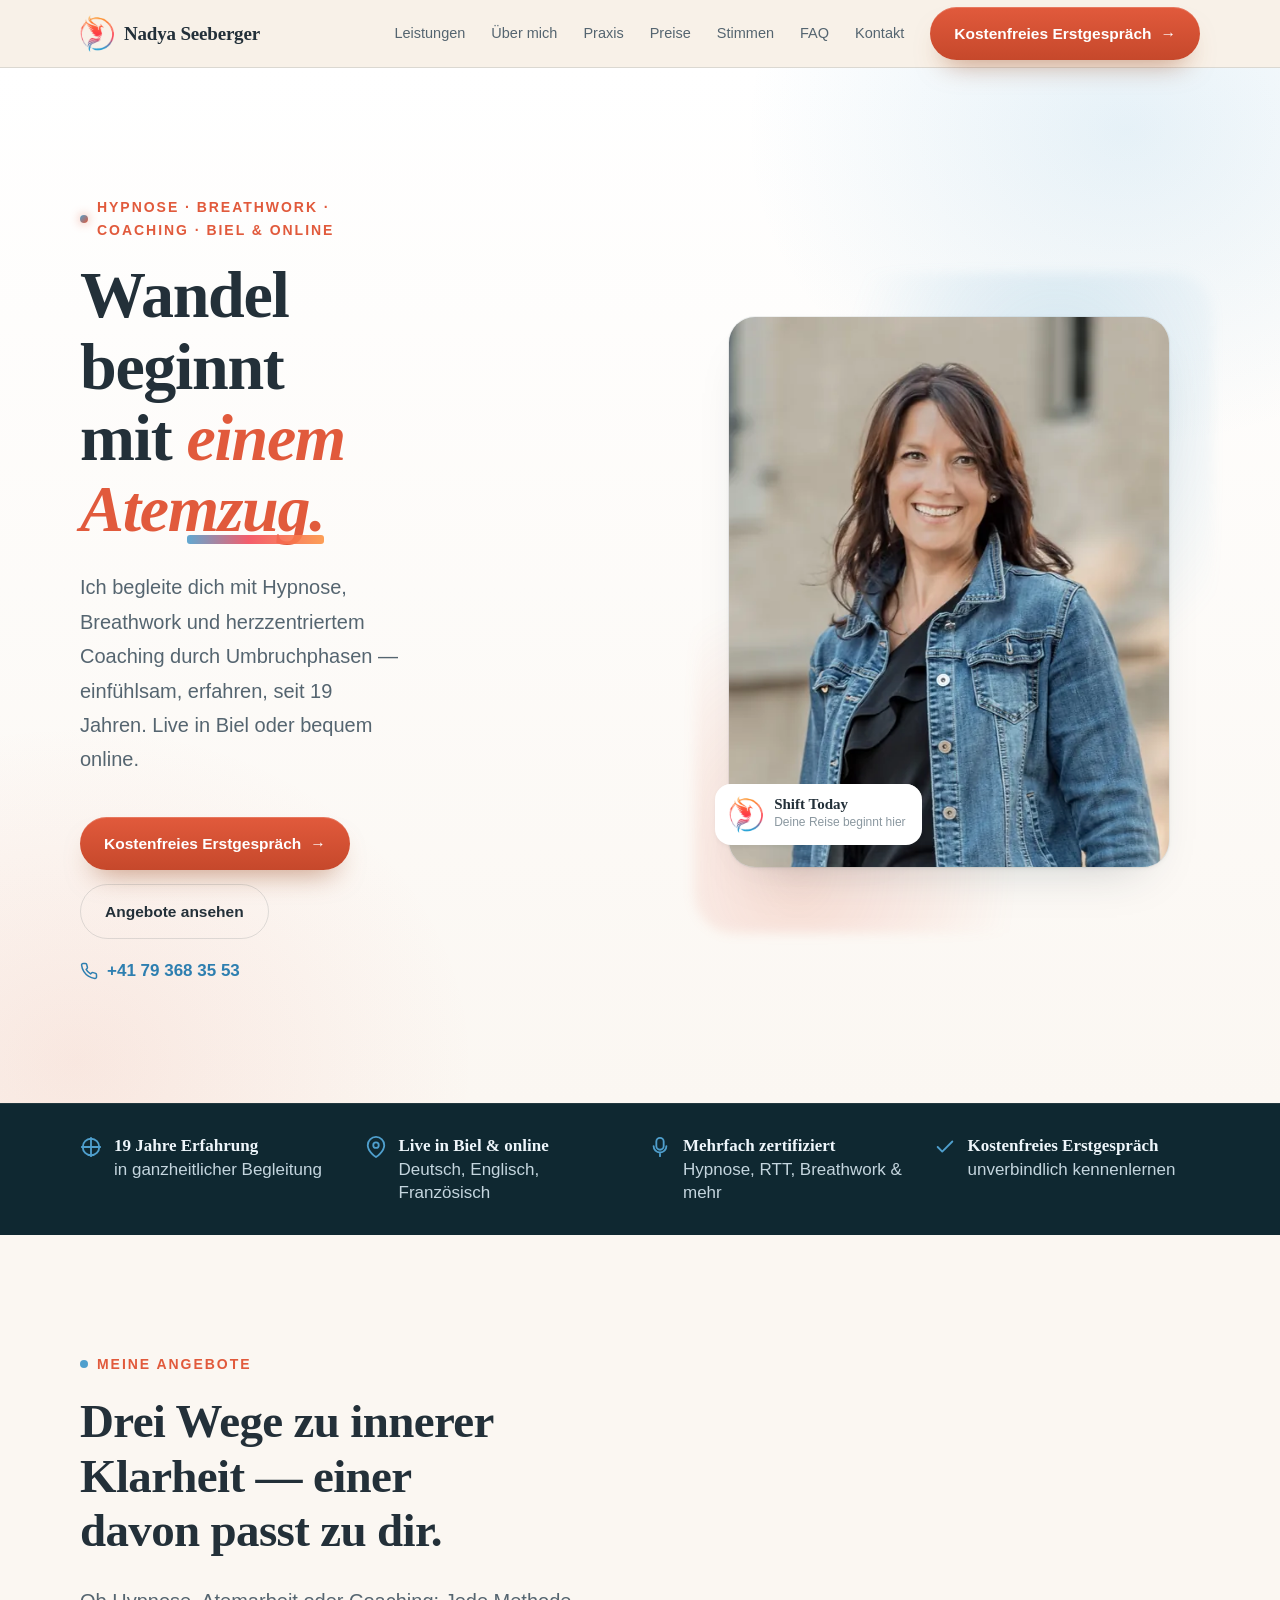
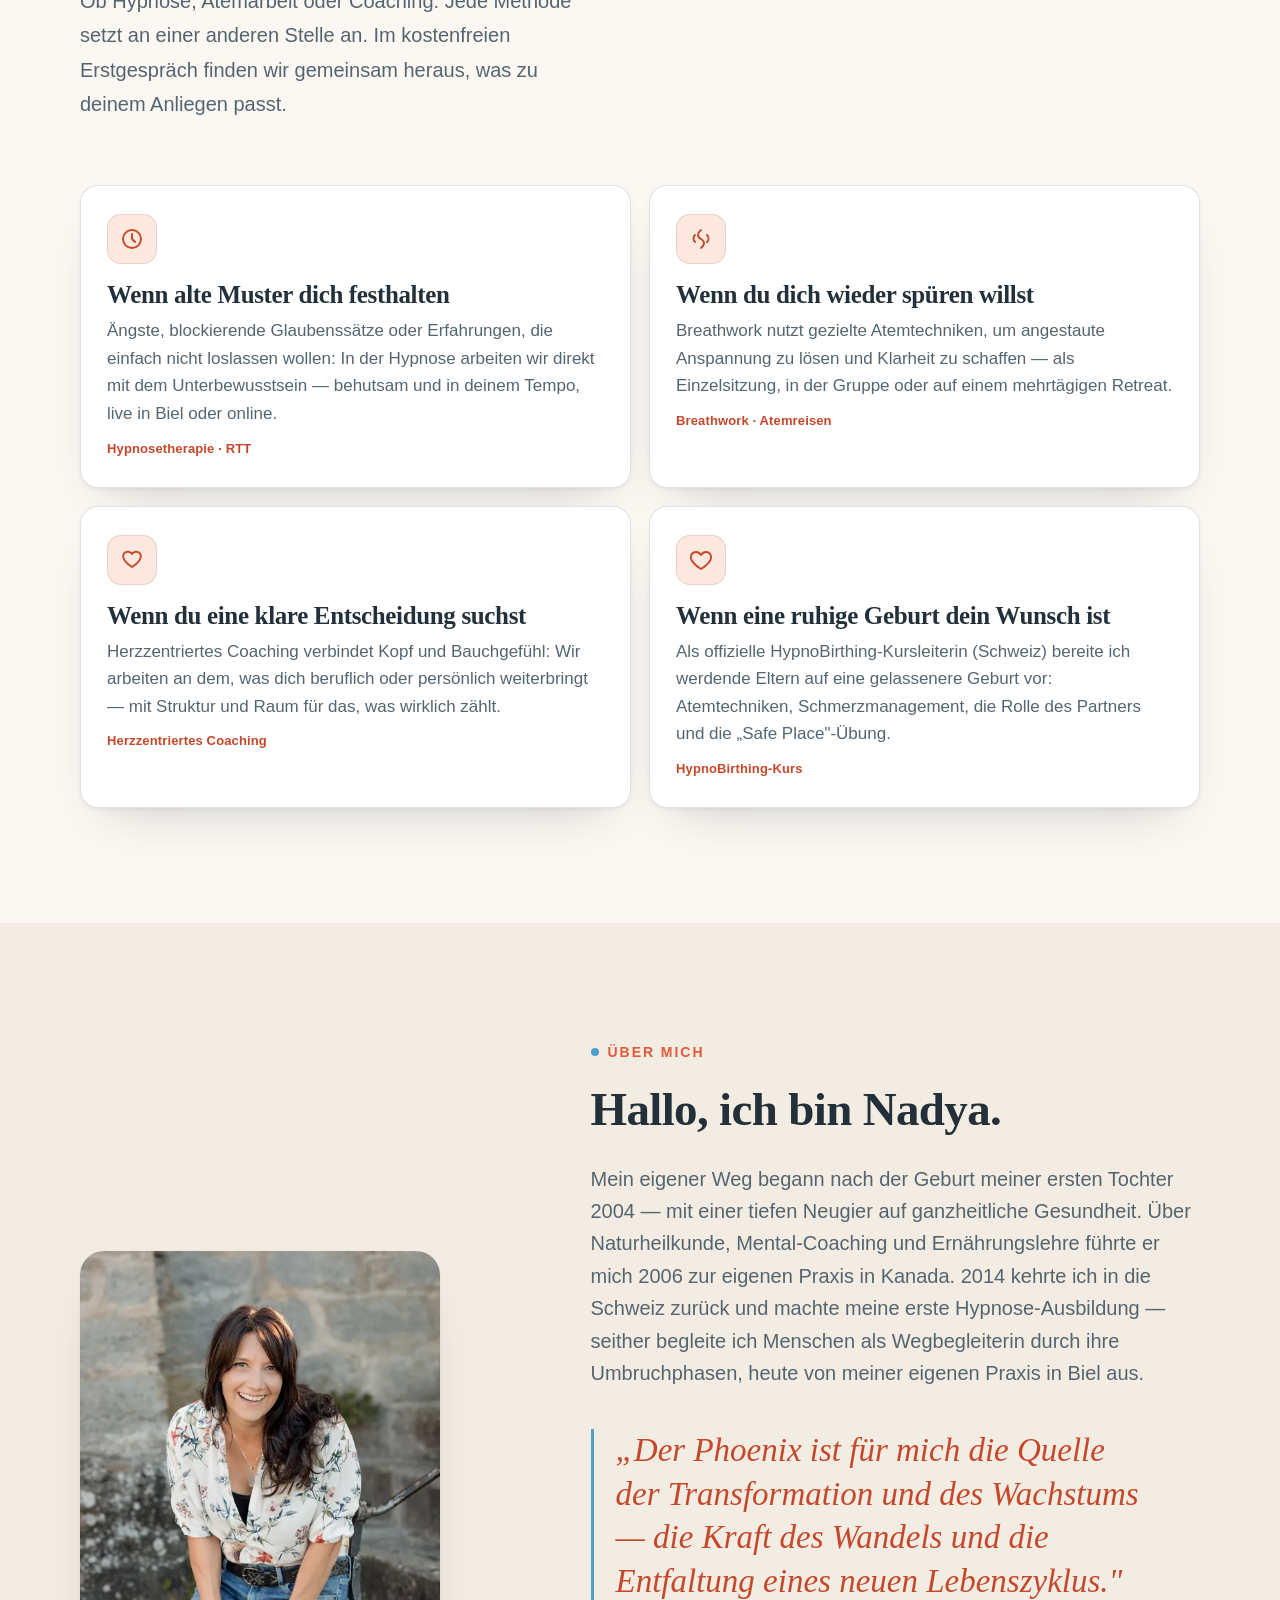
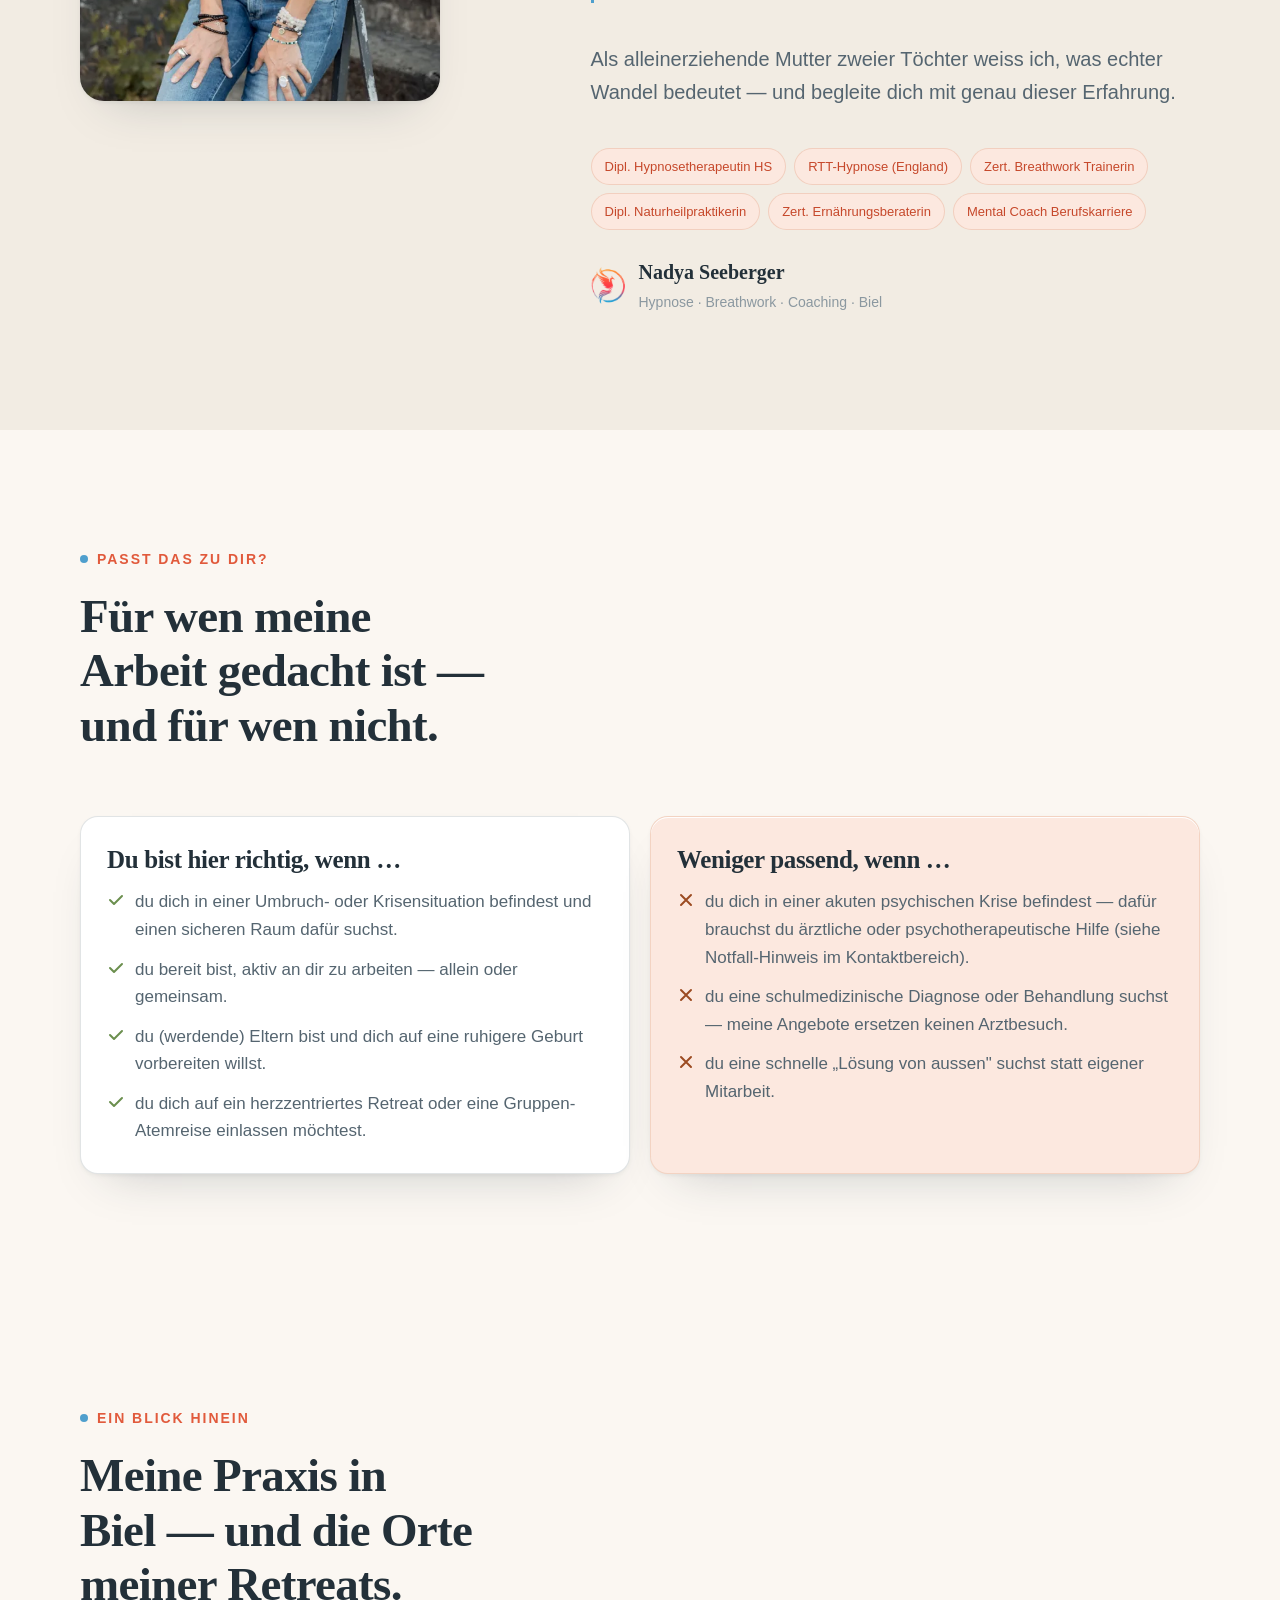
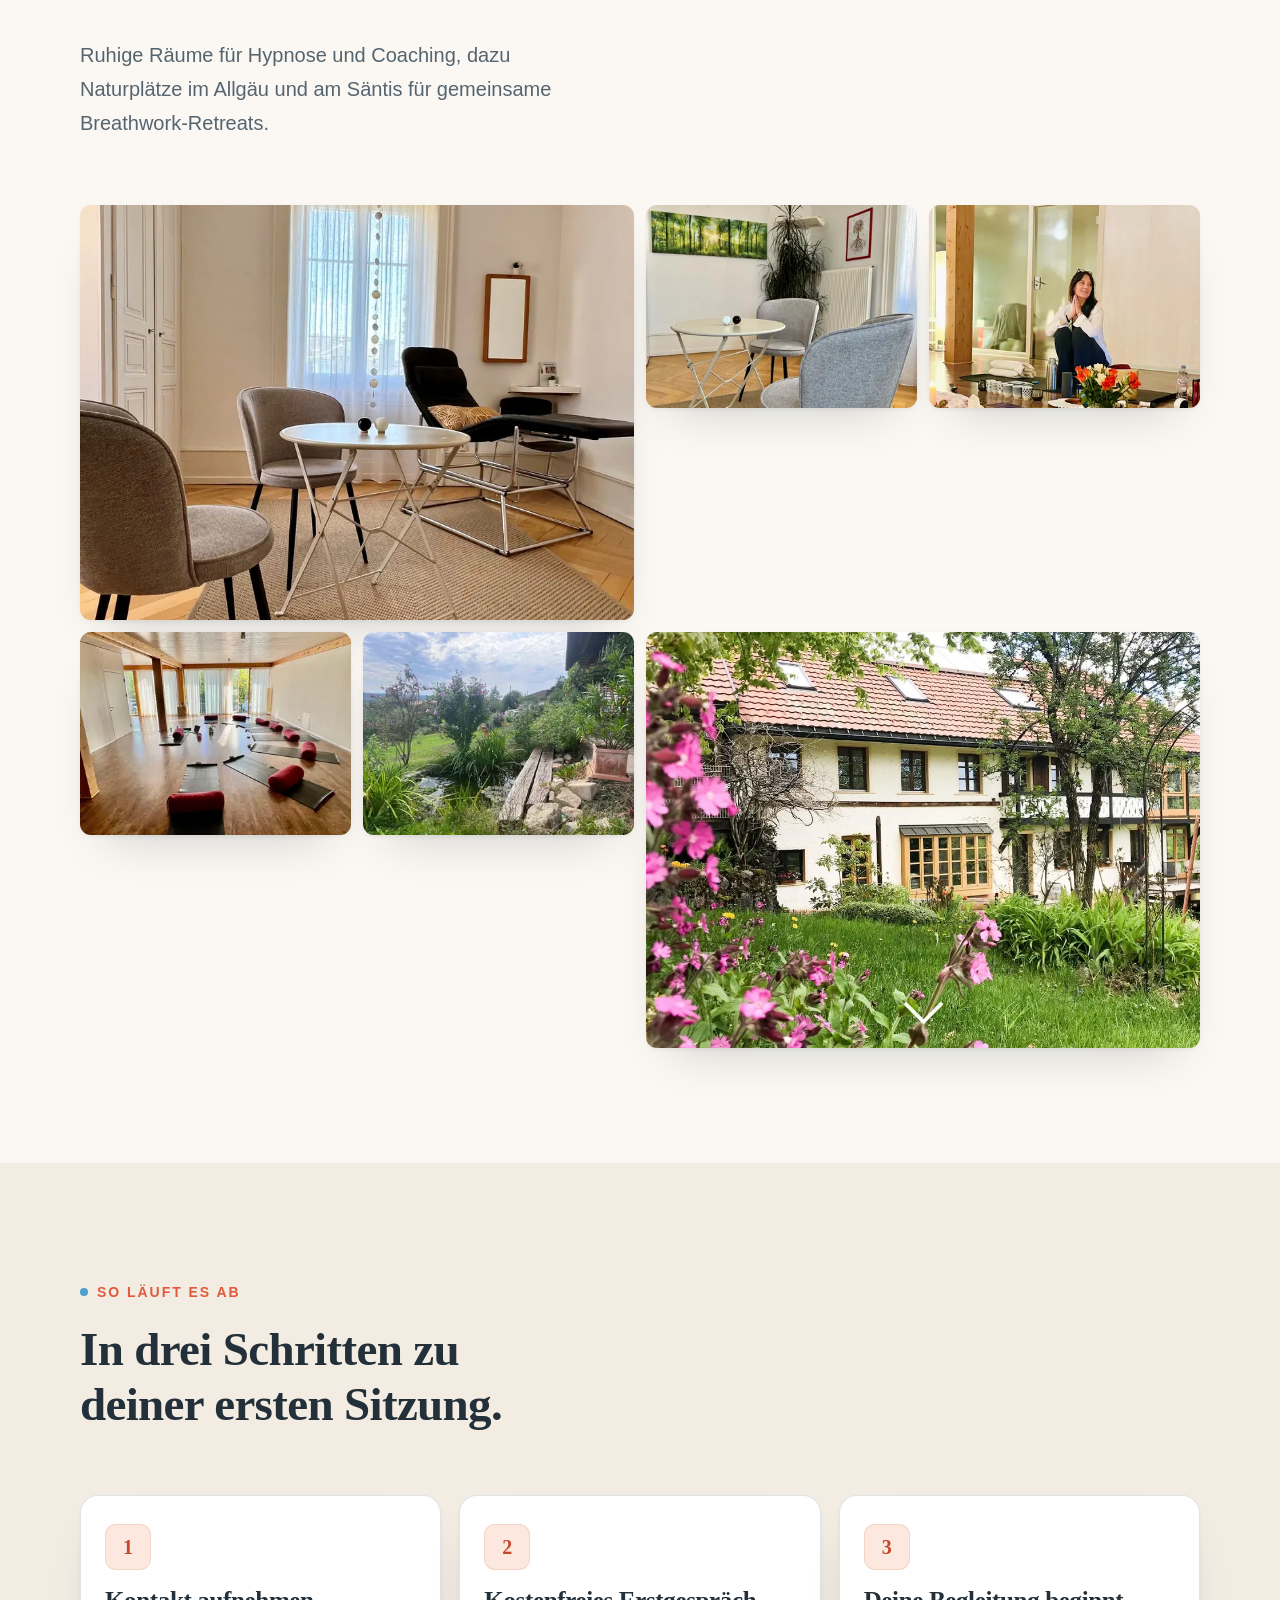
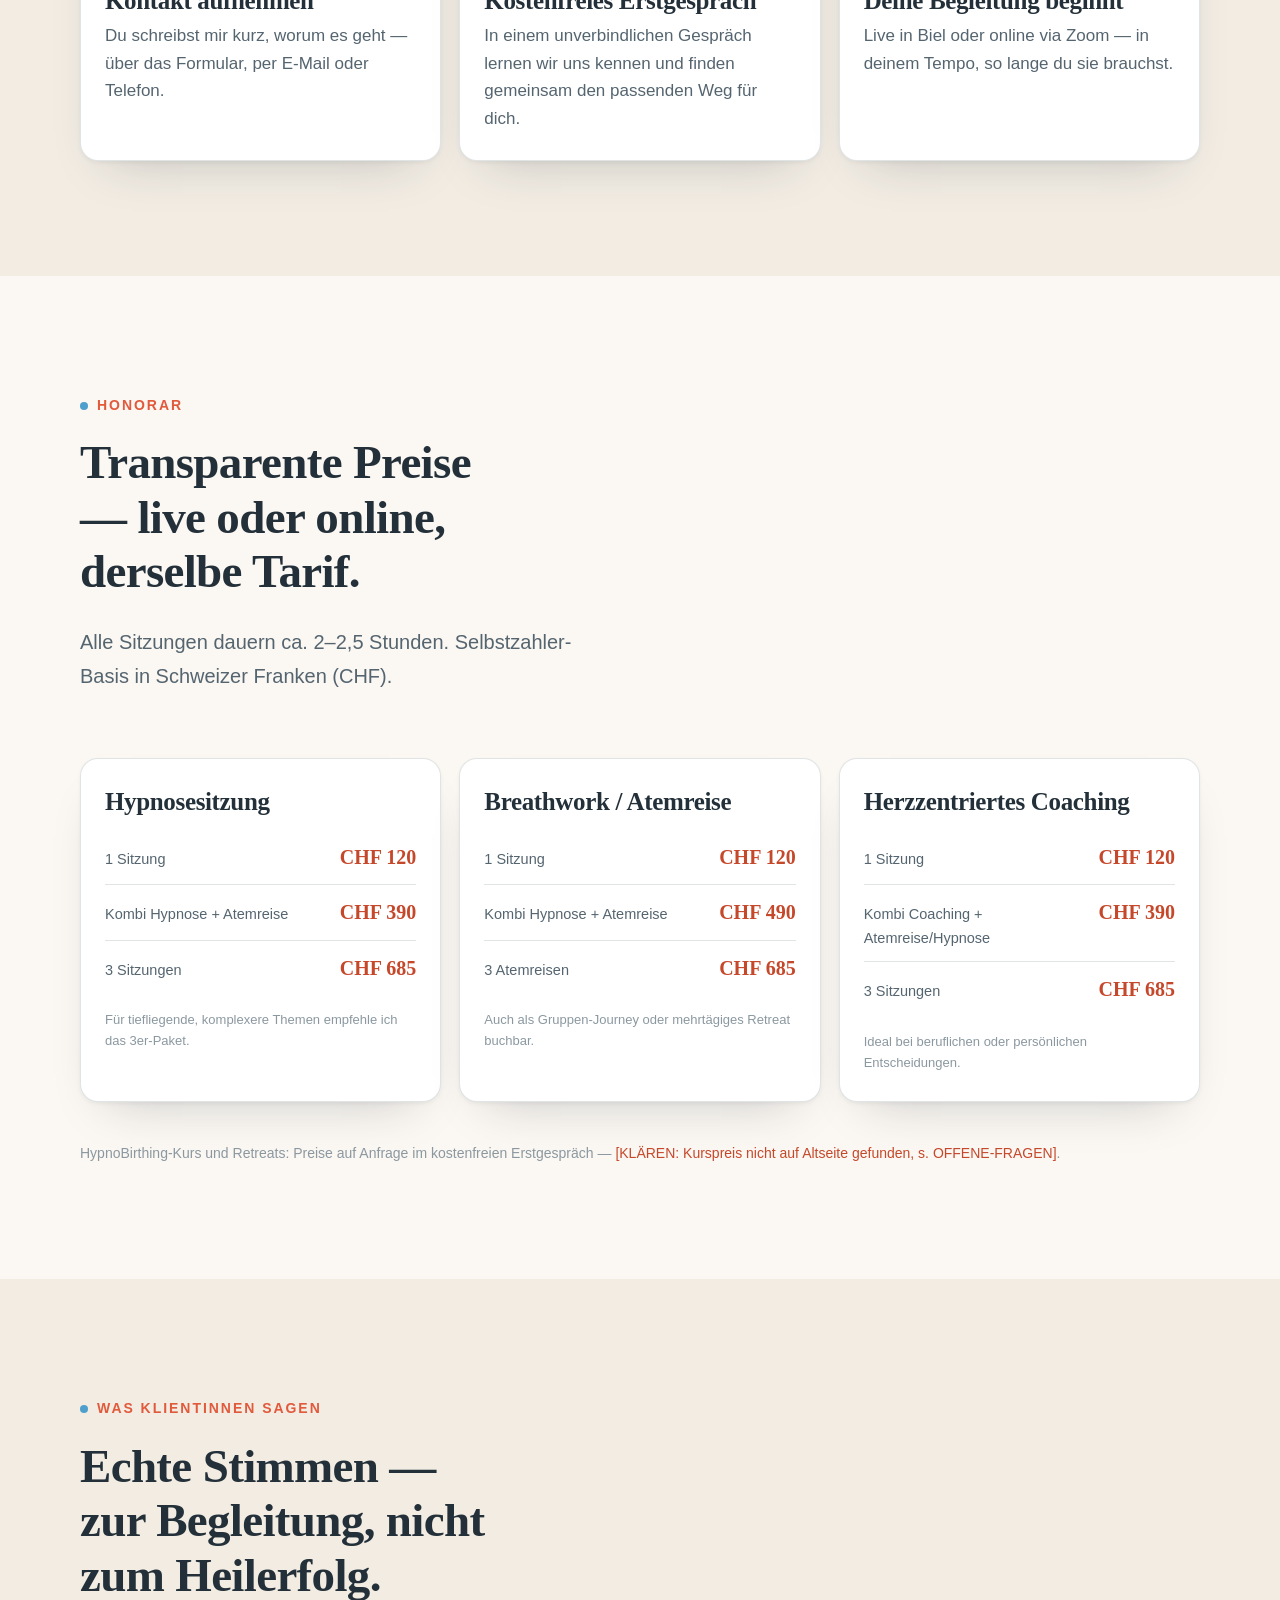
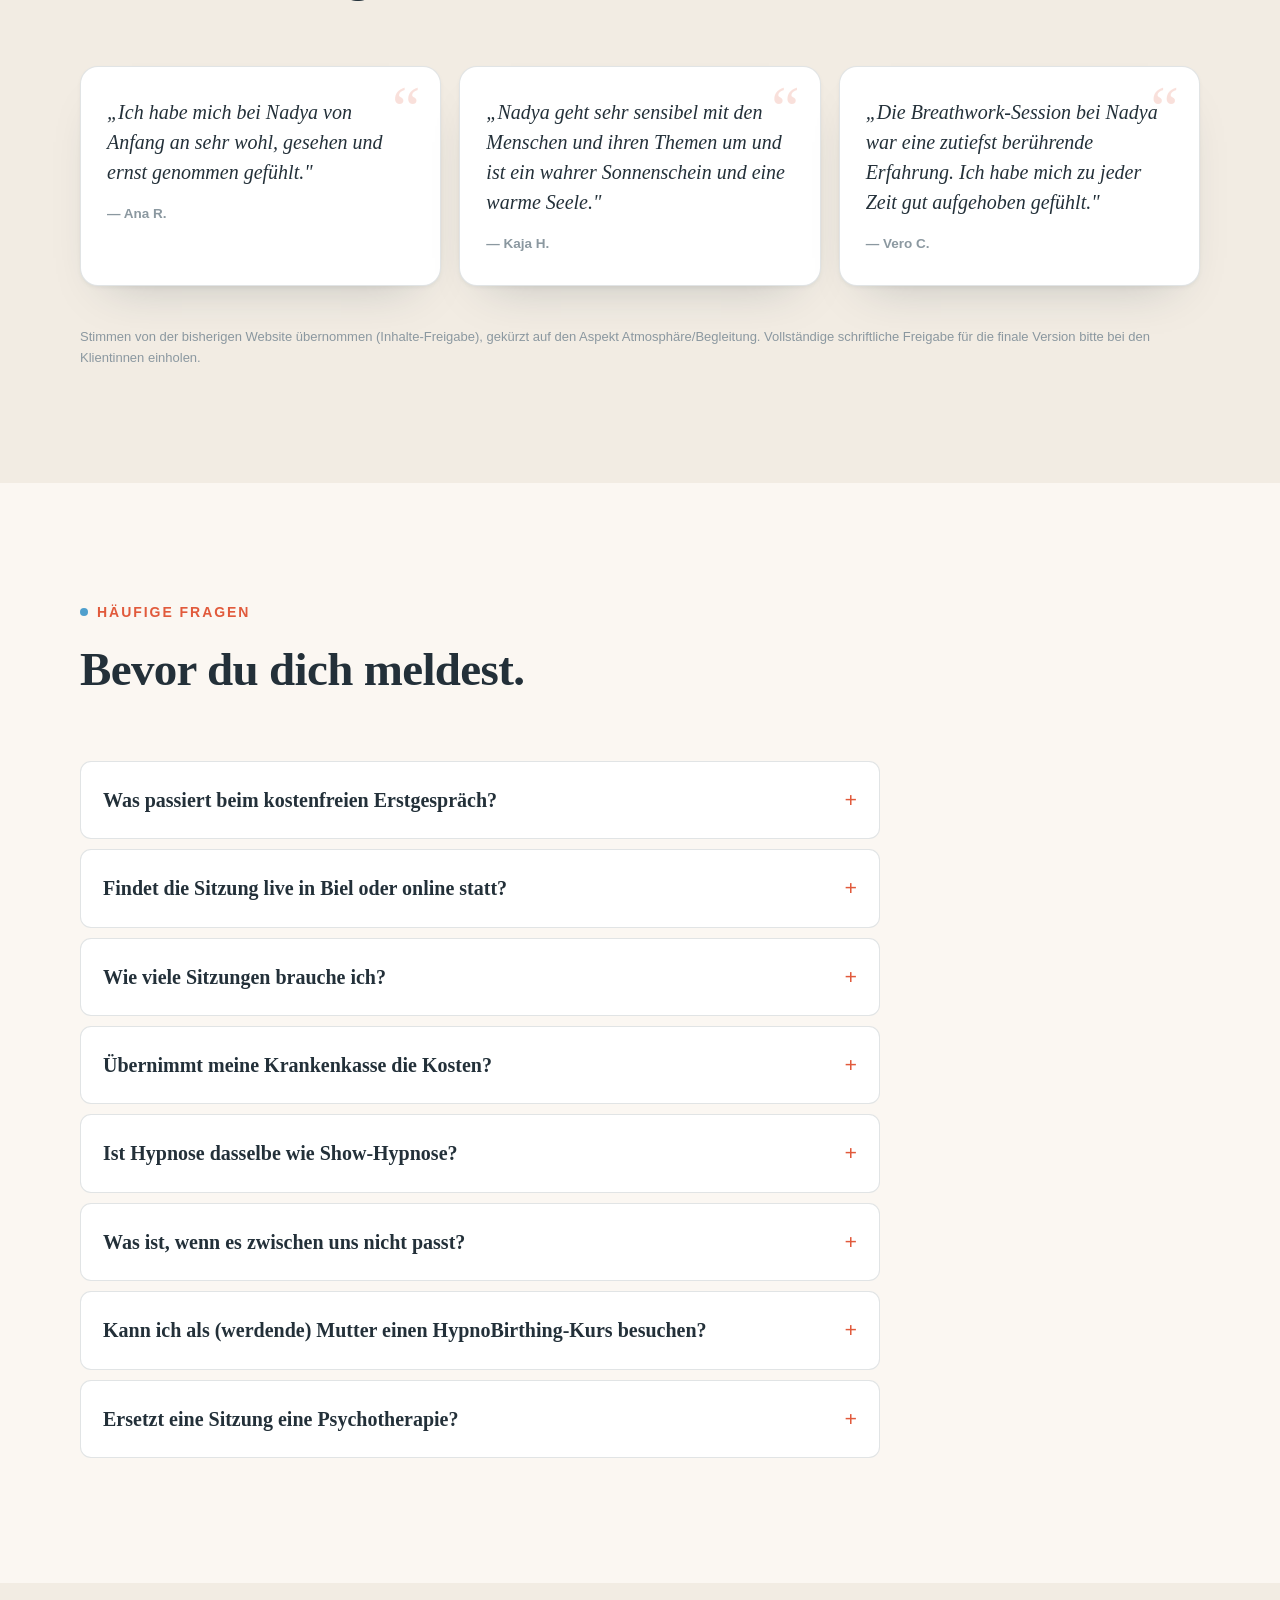
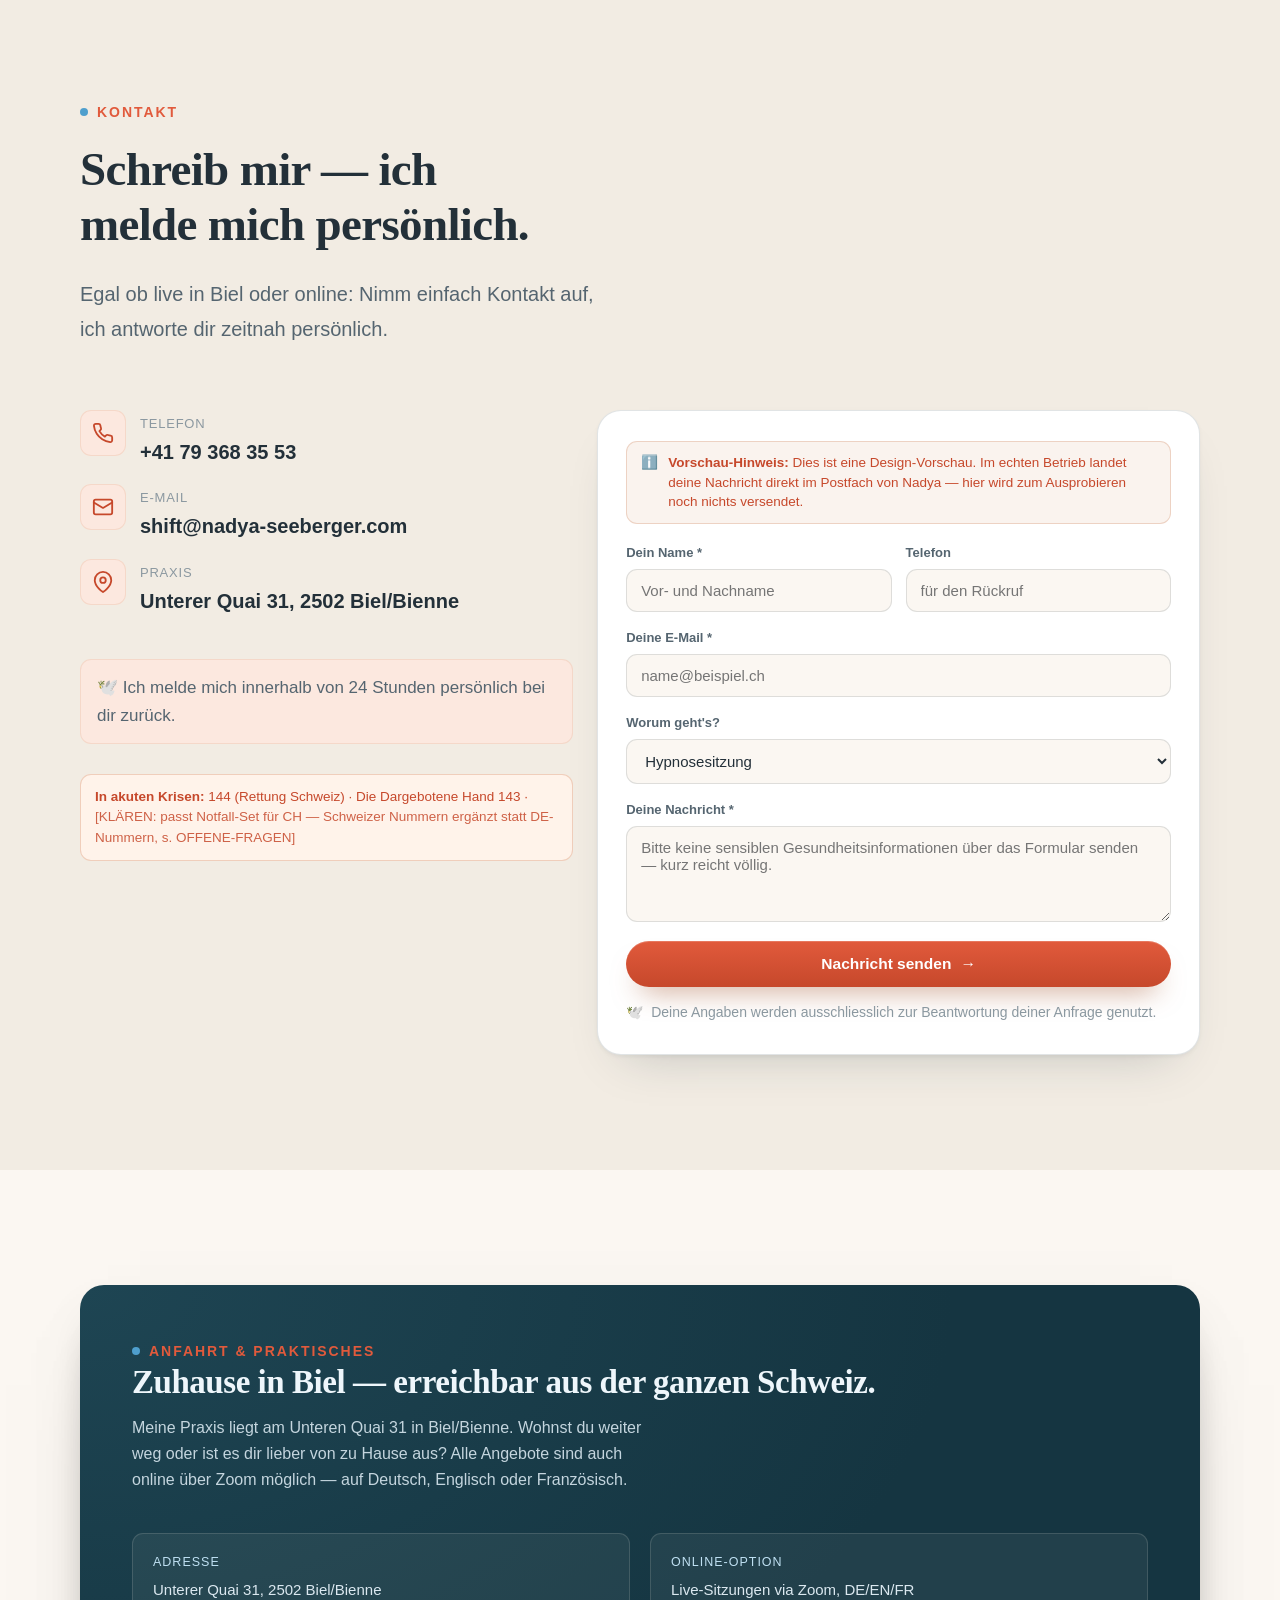
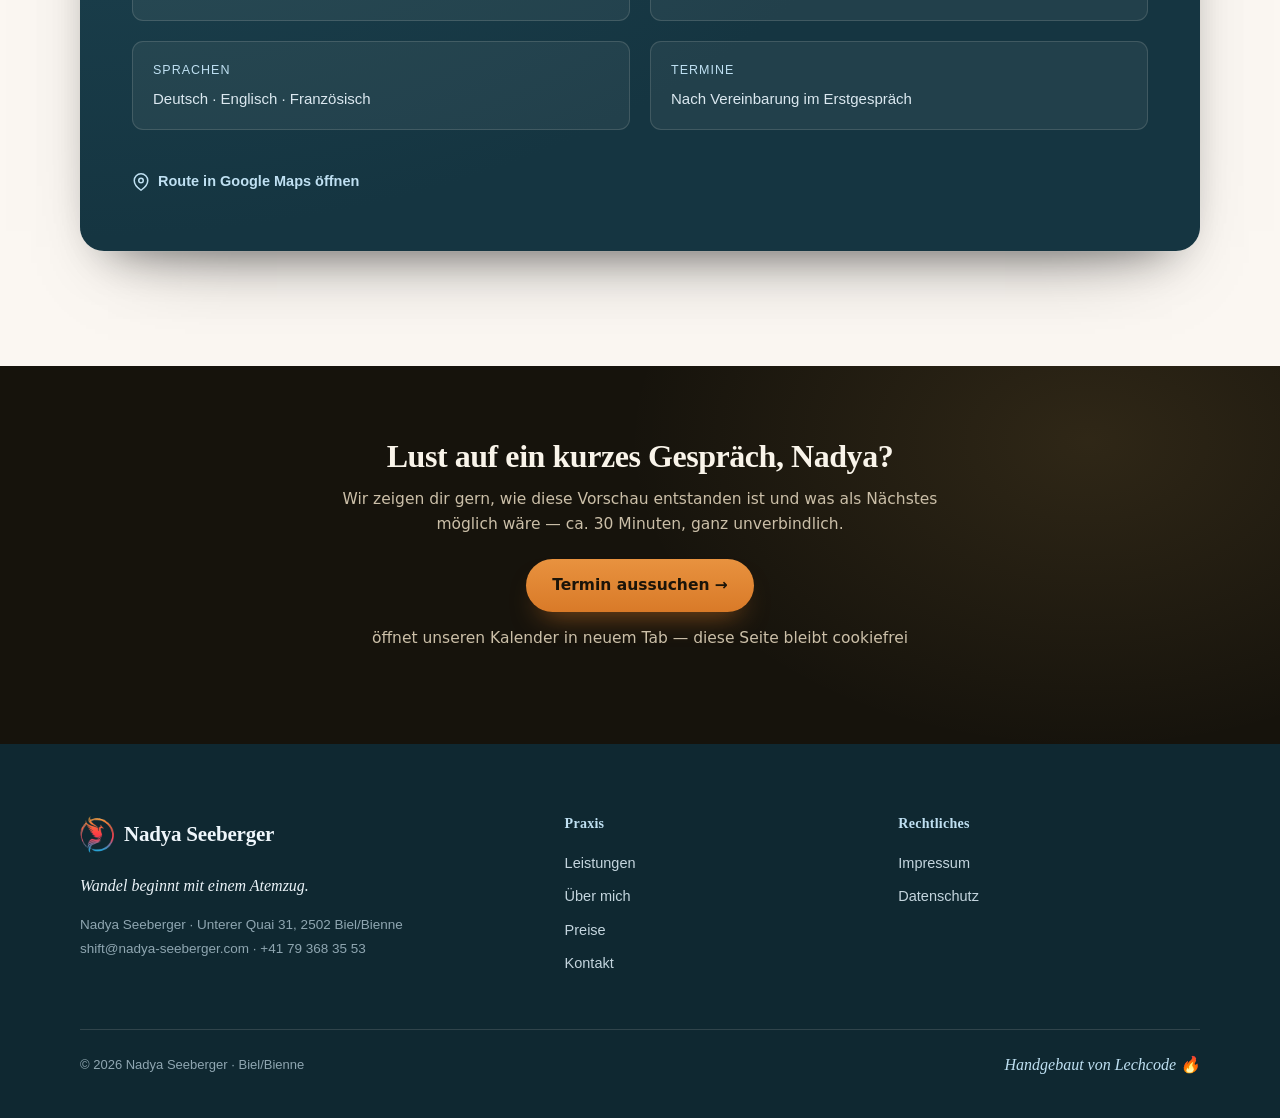
==== commit d4009e9d: "Über-mich: anderes Foto (Blumenbluse) statt Header-Bild, Phoenix-Badge entfernt - Über-mich-Porträt " ====
--- a/index.html
+++ b/index.html
@@ -517,8 +517,7 @@
           <div class="about-portrait">
             <picture>
               <source type="image/webp" srcset="assets/portrait-ueber-mich-260.webp 260w, assets/portrait-ueber-mich-400.webp 400w, assets/portrait-ueber-mich-560.webp 560w" sizes="(max-width:600px) 210px, (max-width:920px) 280px, 34vw">
-              <img src="assets/portrait-ueber-mich-400.jpg" srcset="assets/portrait-ueber-mich-260.jpg 260w, assets/portrait-ueber-mich-400.jpg 400w, assets/portrait-ueber-mich-560.jpg 560w" sizes="(max-width:600px) 210px, (max-width:920px) 280px, 34vw" width="560" height="682" alt="Nadya Seeberger, Nahaufnahme, lächelnd" loading="lazy" decoding="async">
-              <img class="deco" src="assets/logo-phoenix-140.png" width="78" alt="" aria-hidden="true">
+              <img src="assets/portrait-ueber-mich-400.jpg" srcset="assets/portrait-ueber-mich-260.jpg 260w, assets/portrait-ueber-mich-400.jpg 400w, assets/portrait-ueber-mich-560.jpg 560w" sizes="(max-width:600px) 210px, (max-width:920px) 280px, 34vw" width="560" height="699" alt="Nadya Seeberger, lachend auf einer Steintreppe — in ihrer Heimatstadt Biel" loading="lazy" decoding="async">
             </picture>
           </div>
           <div class="about-body">
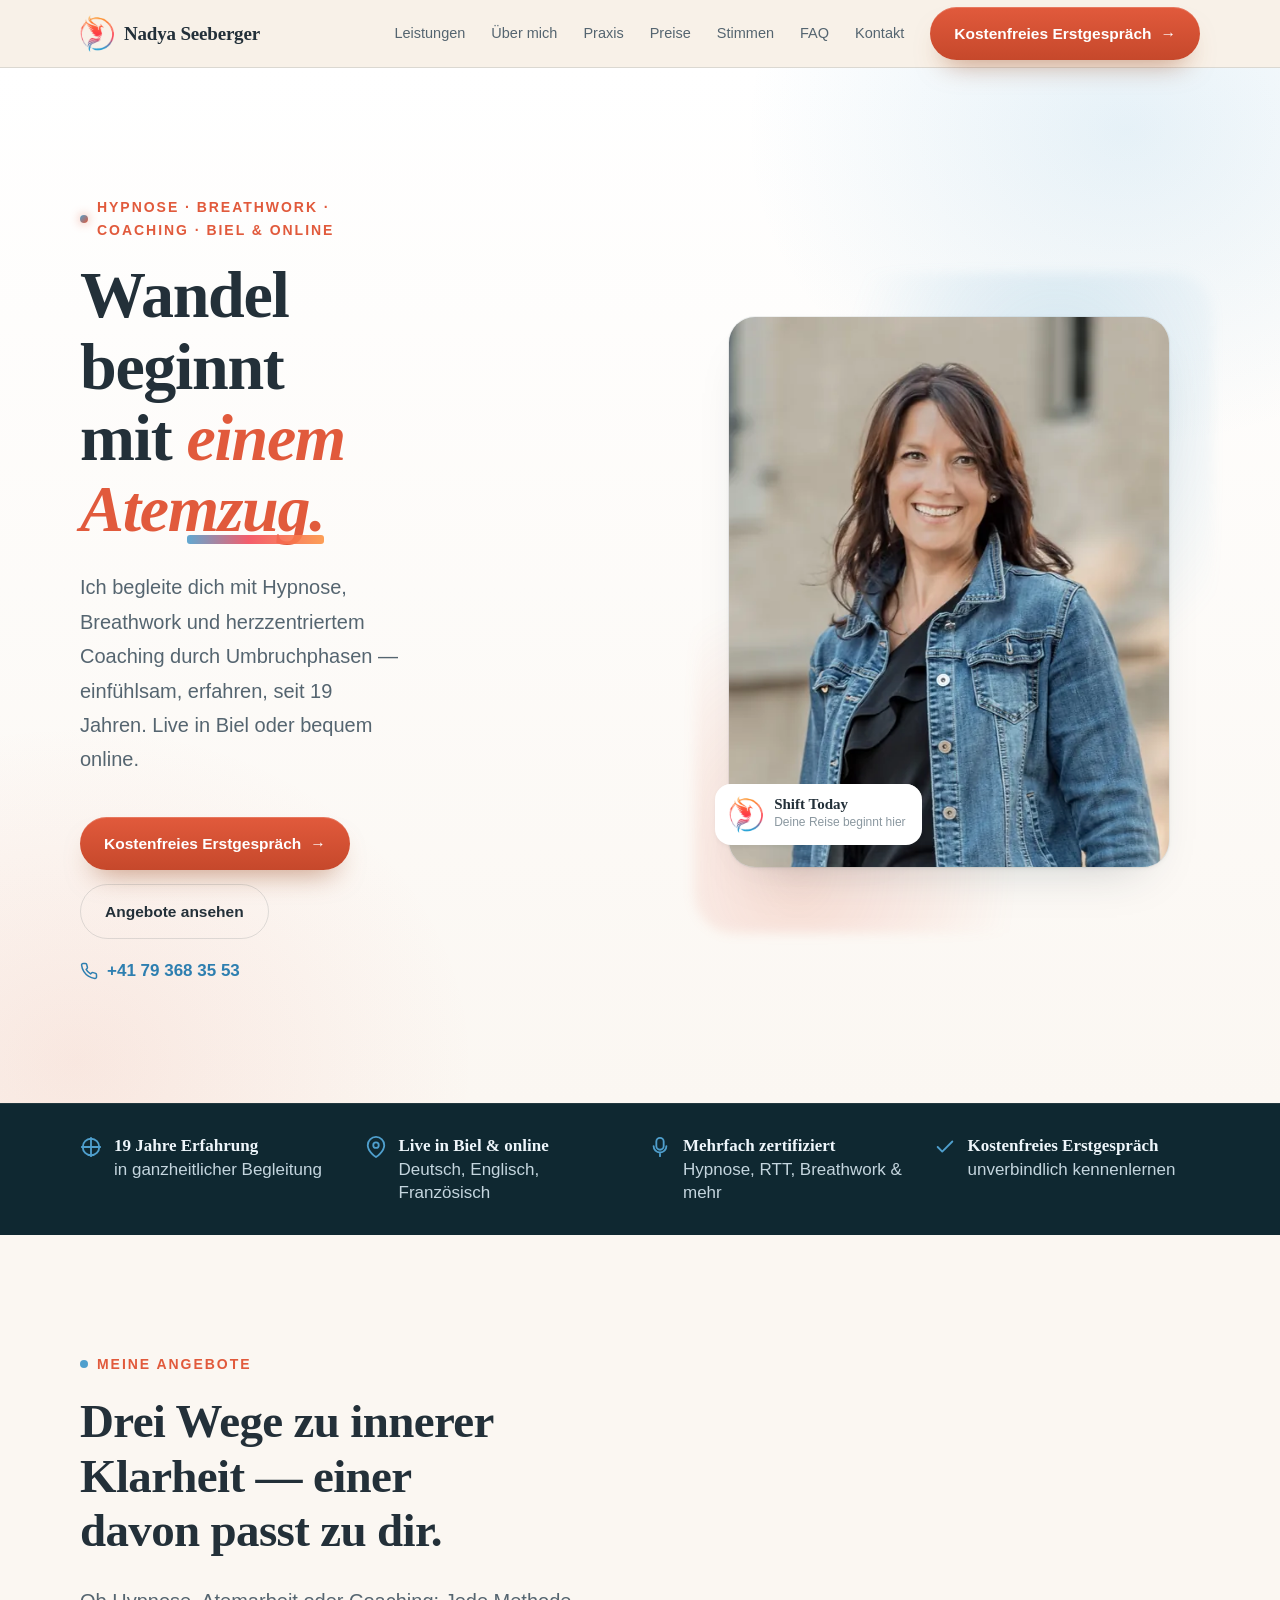
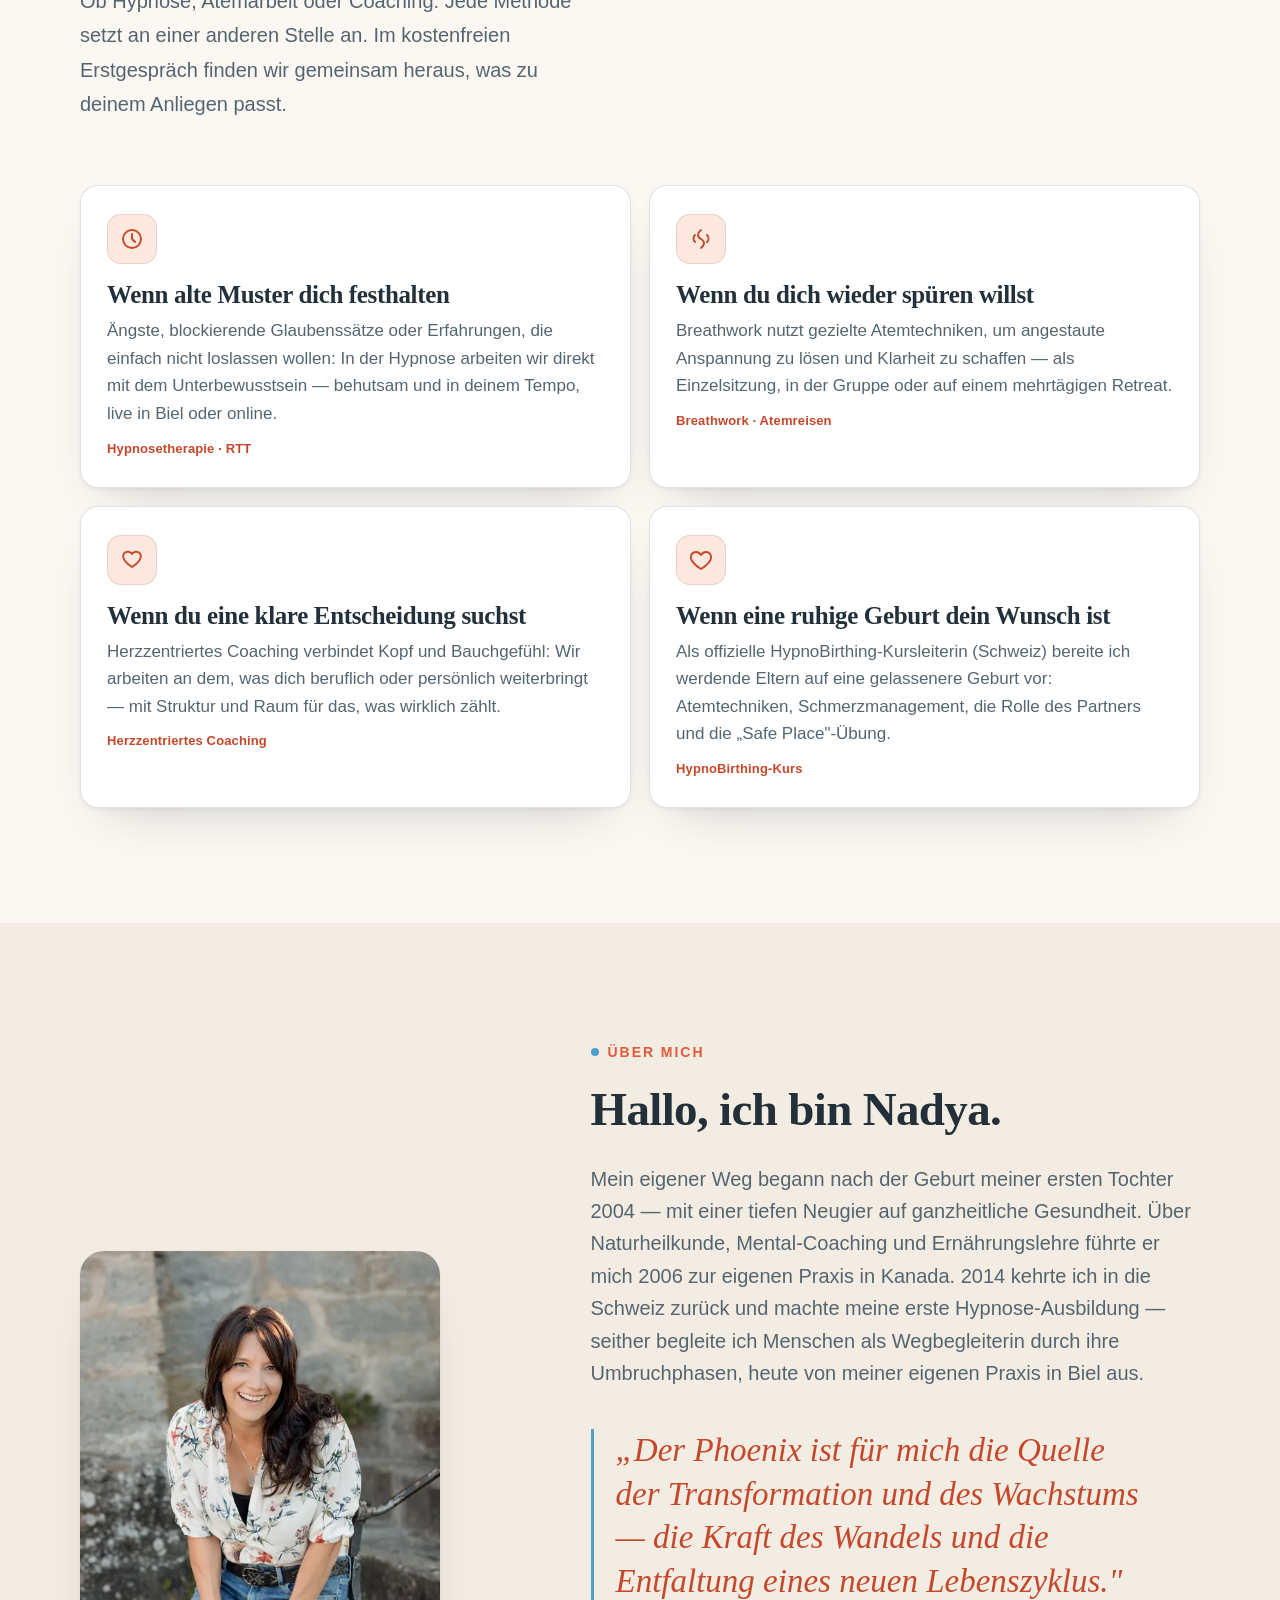
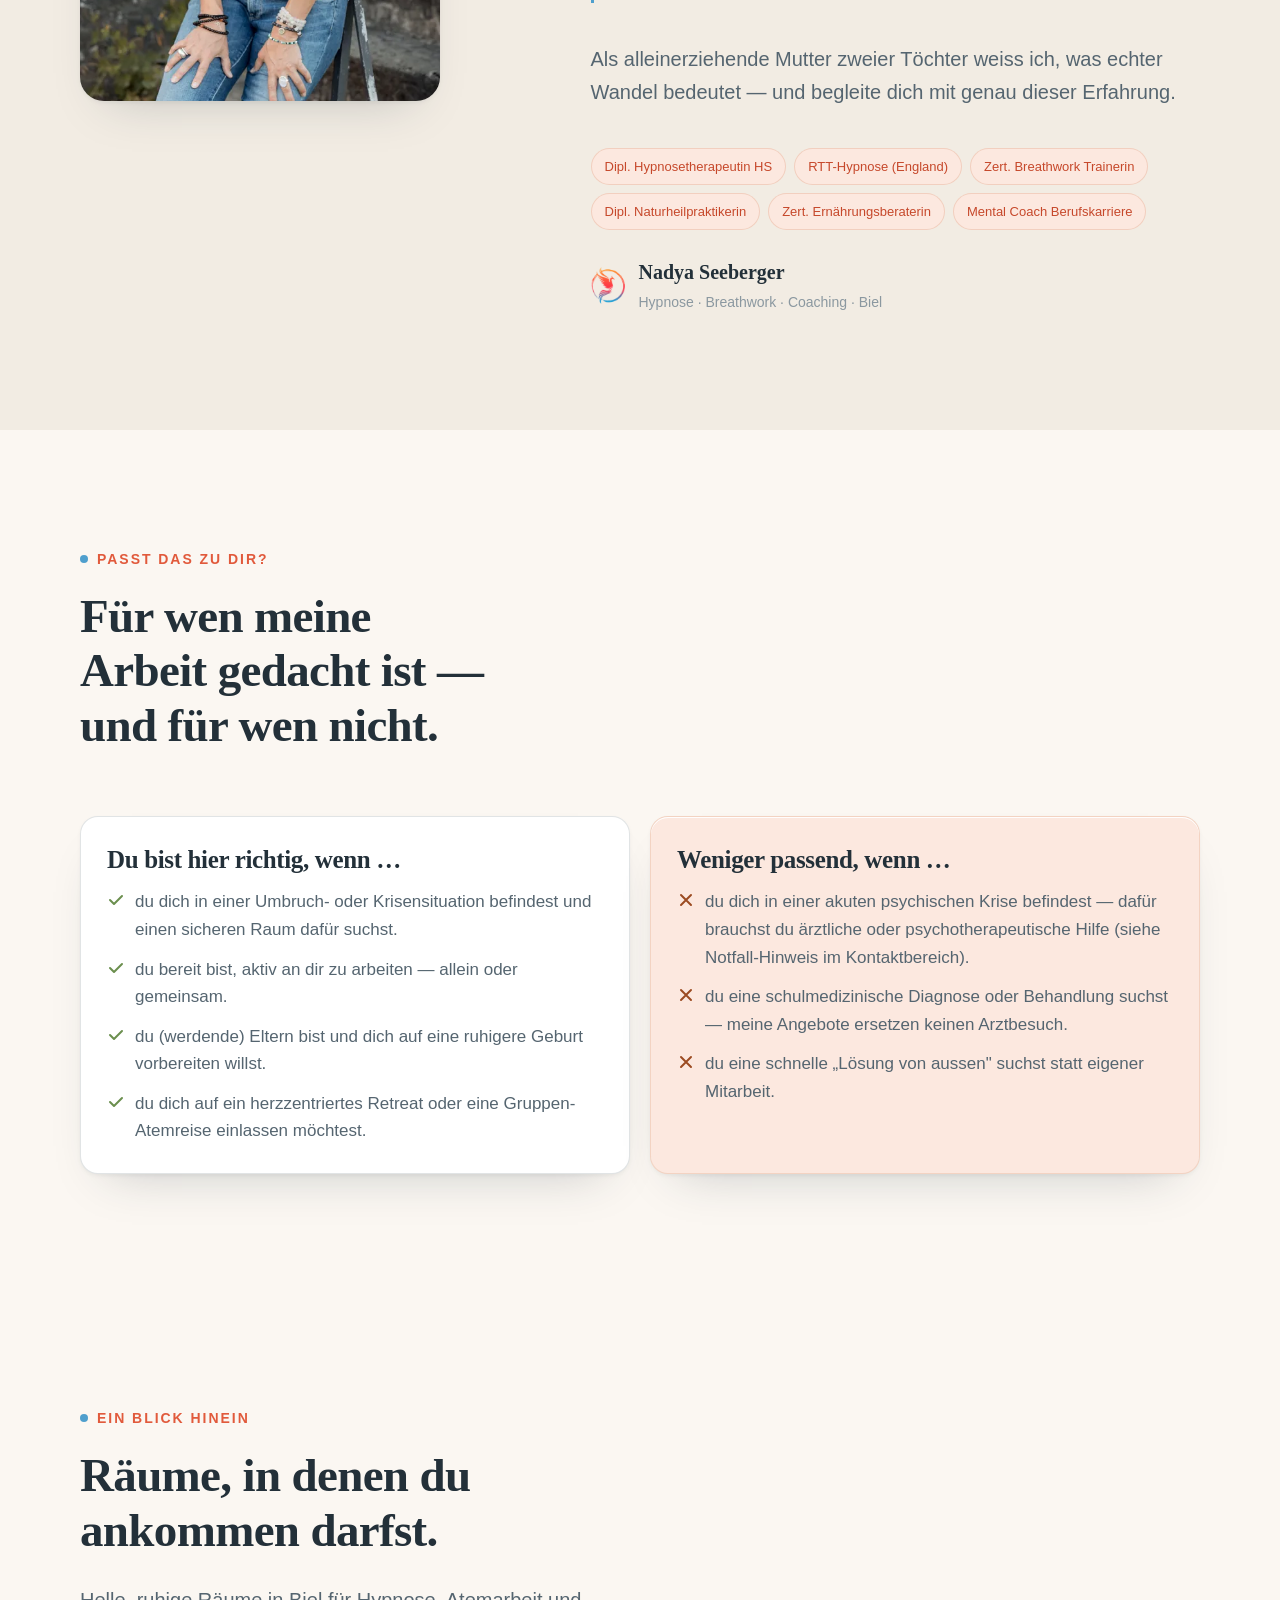
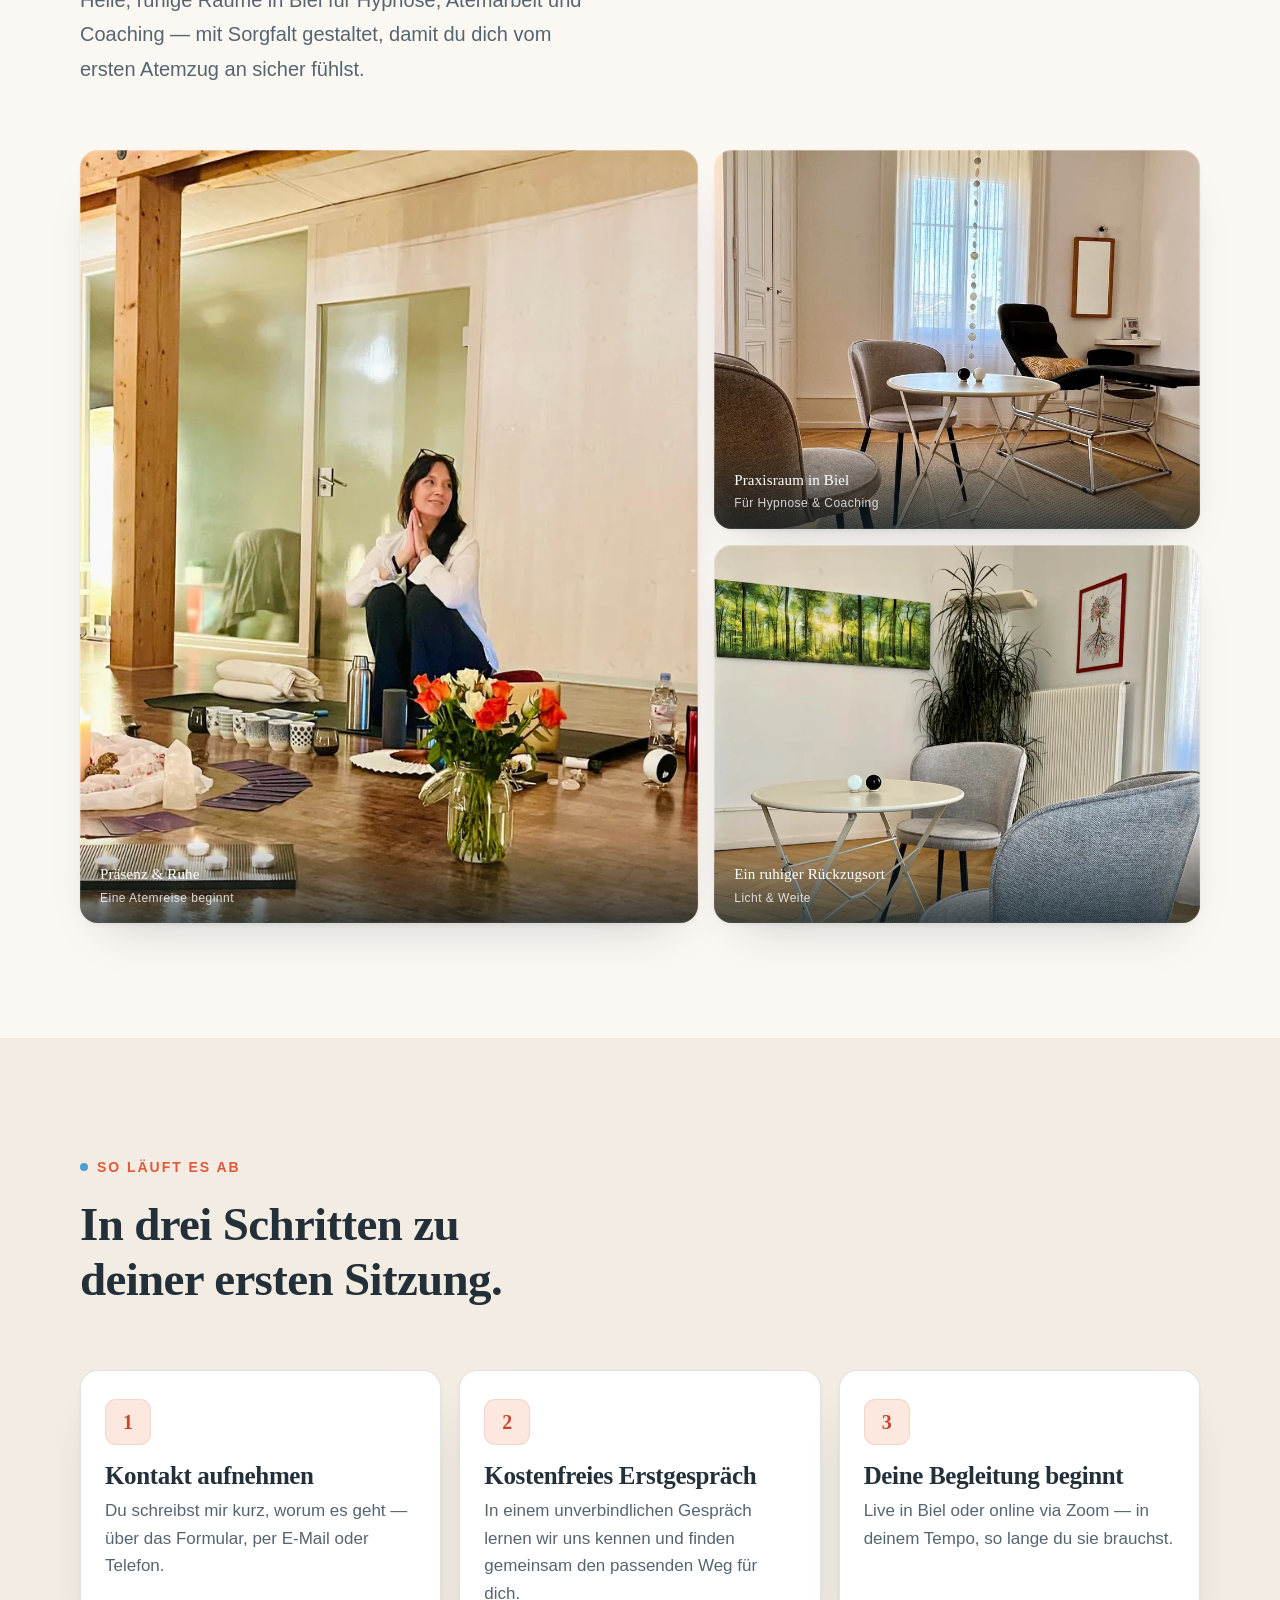
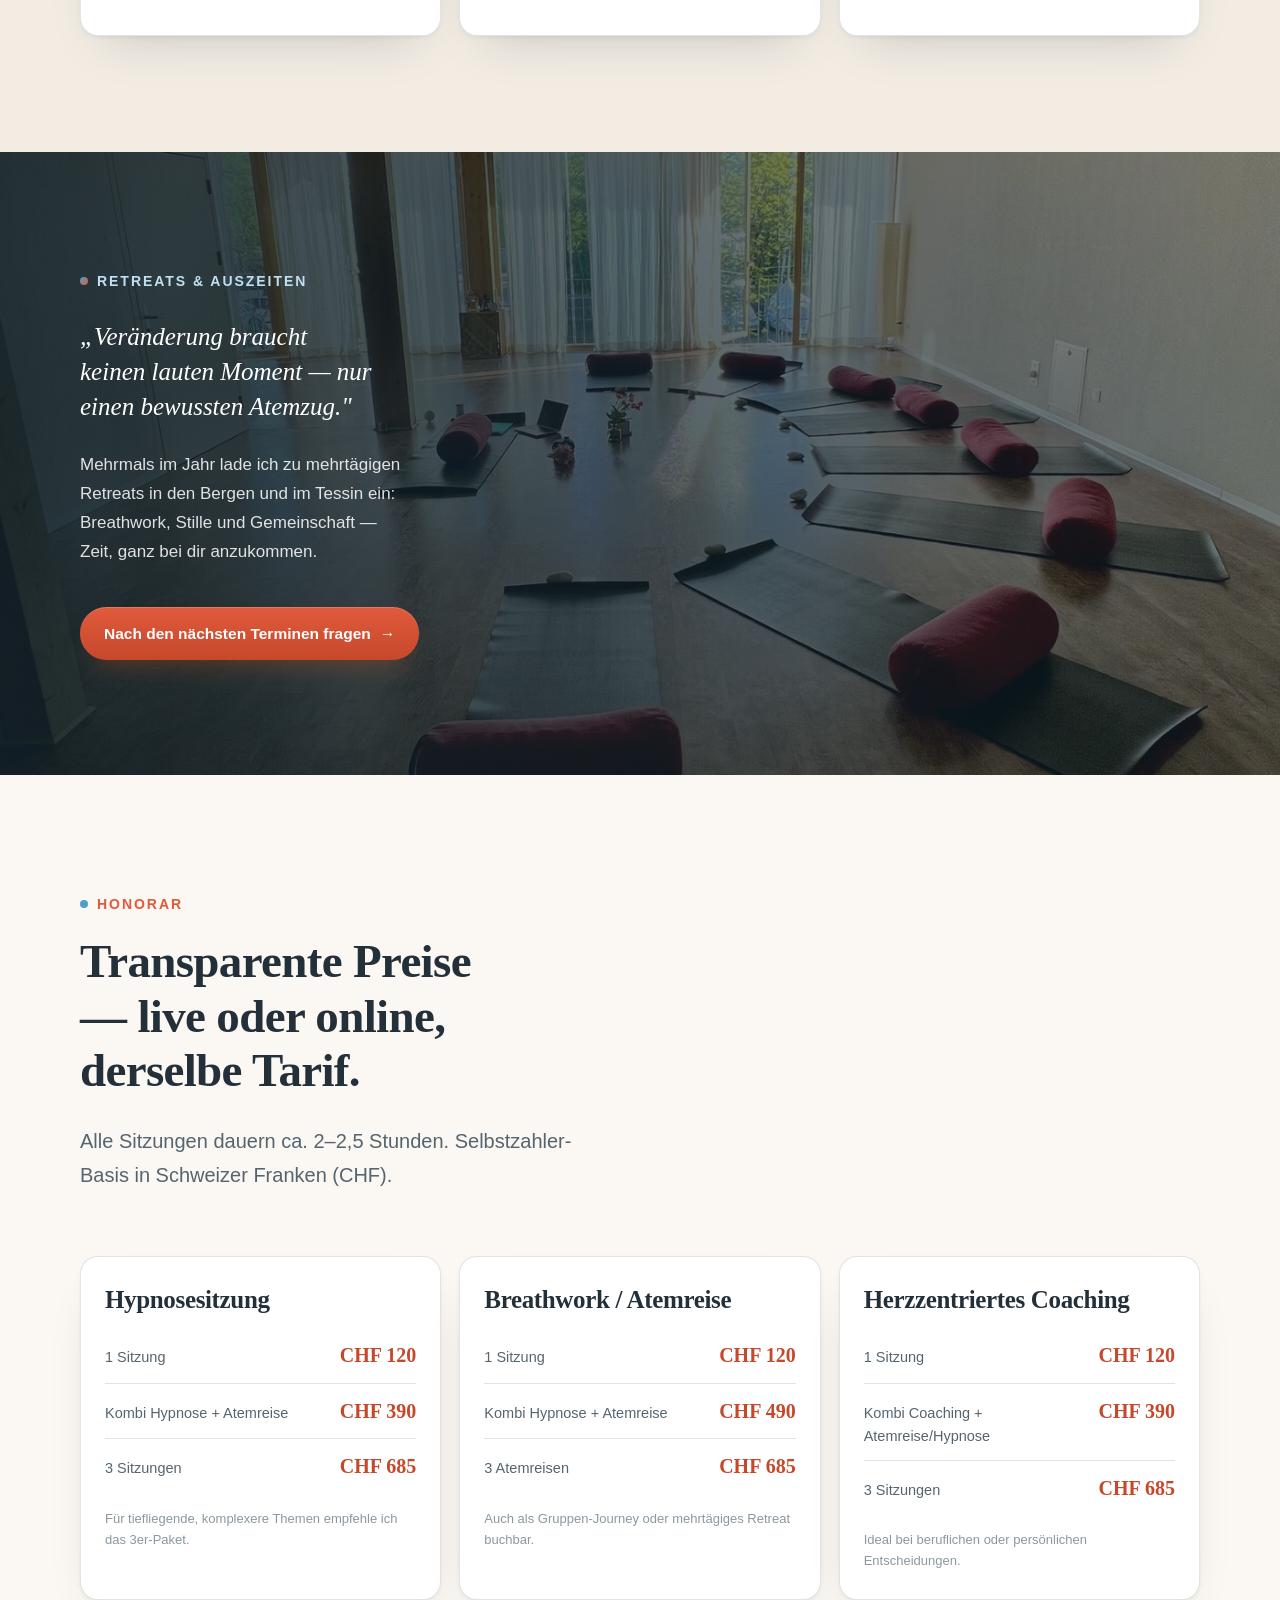
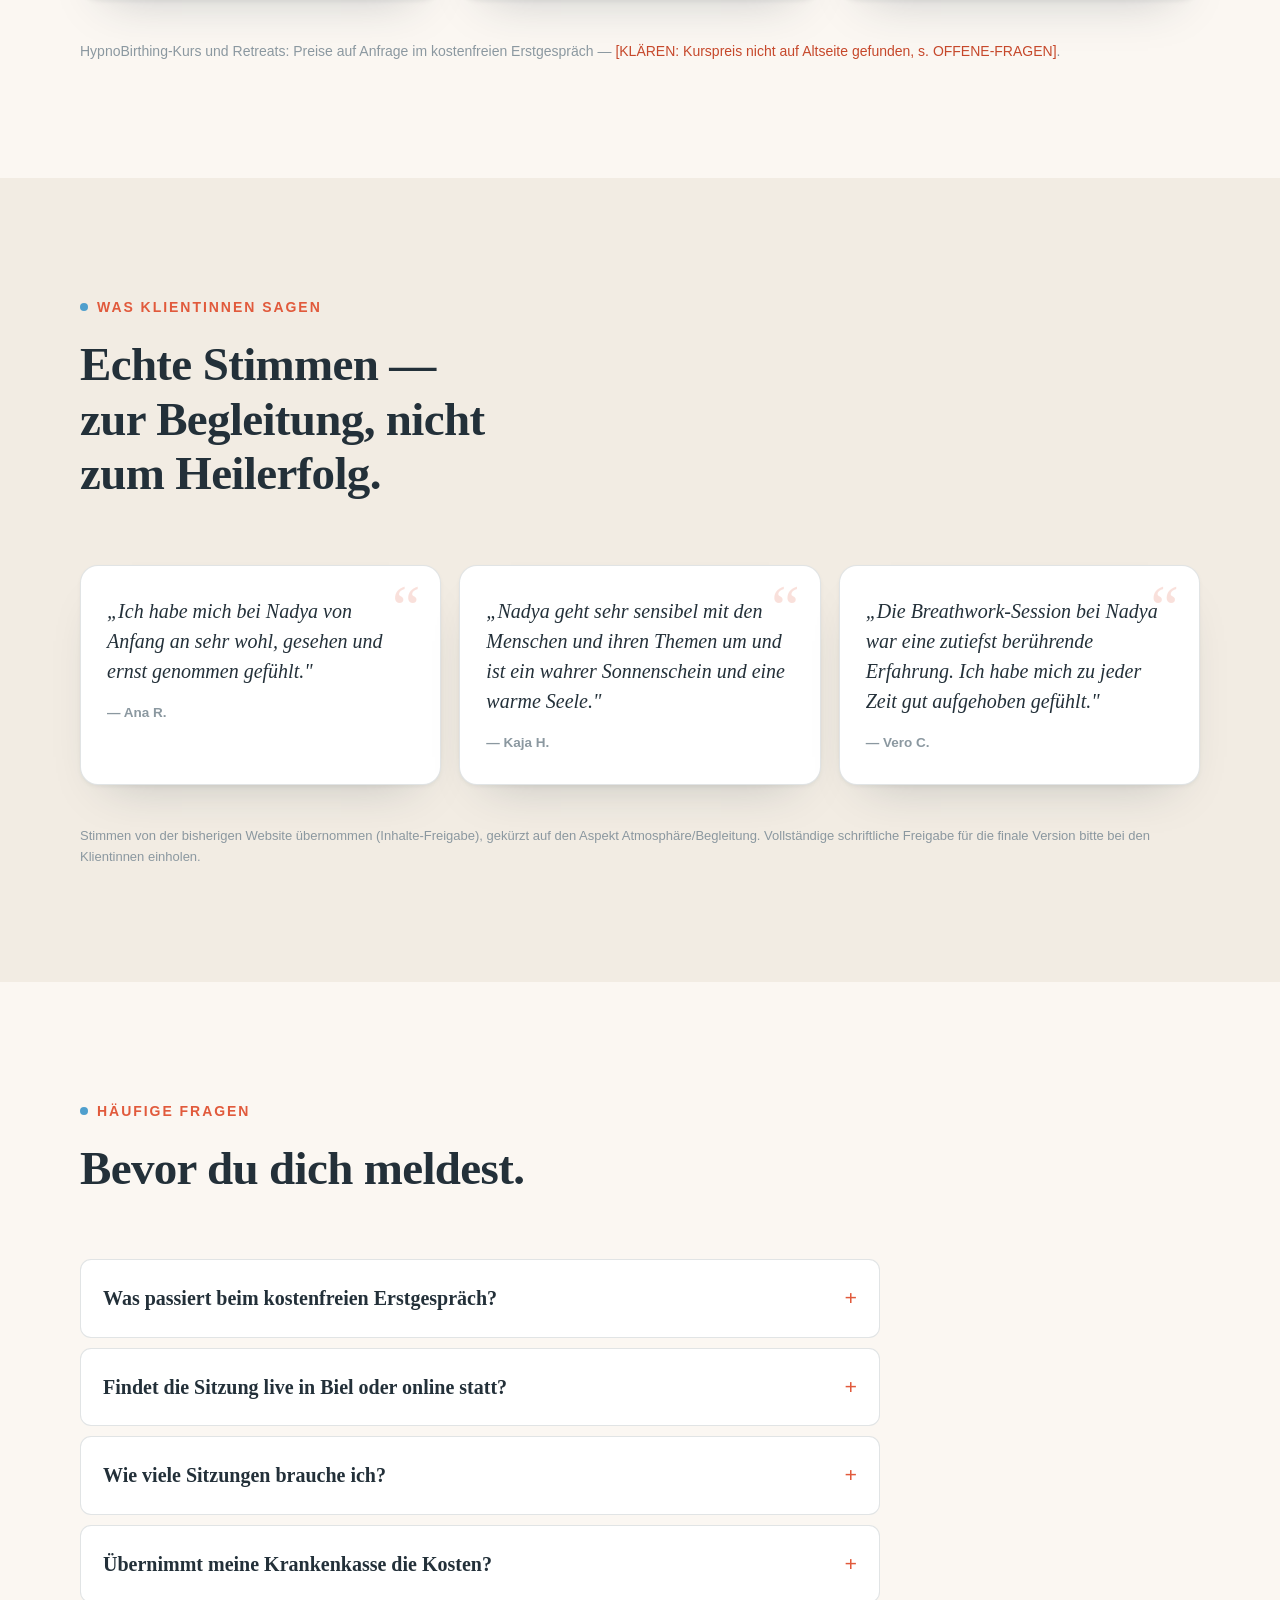
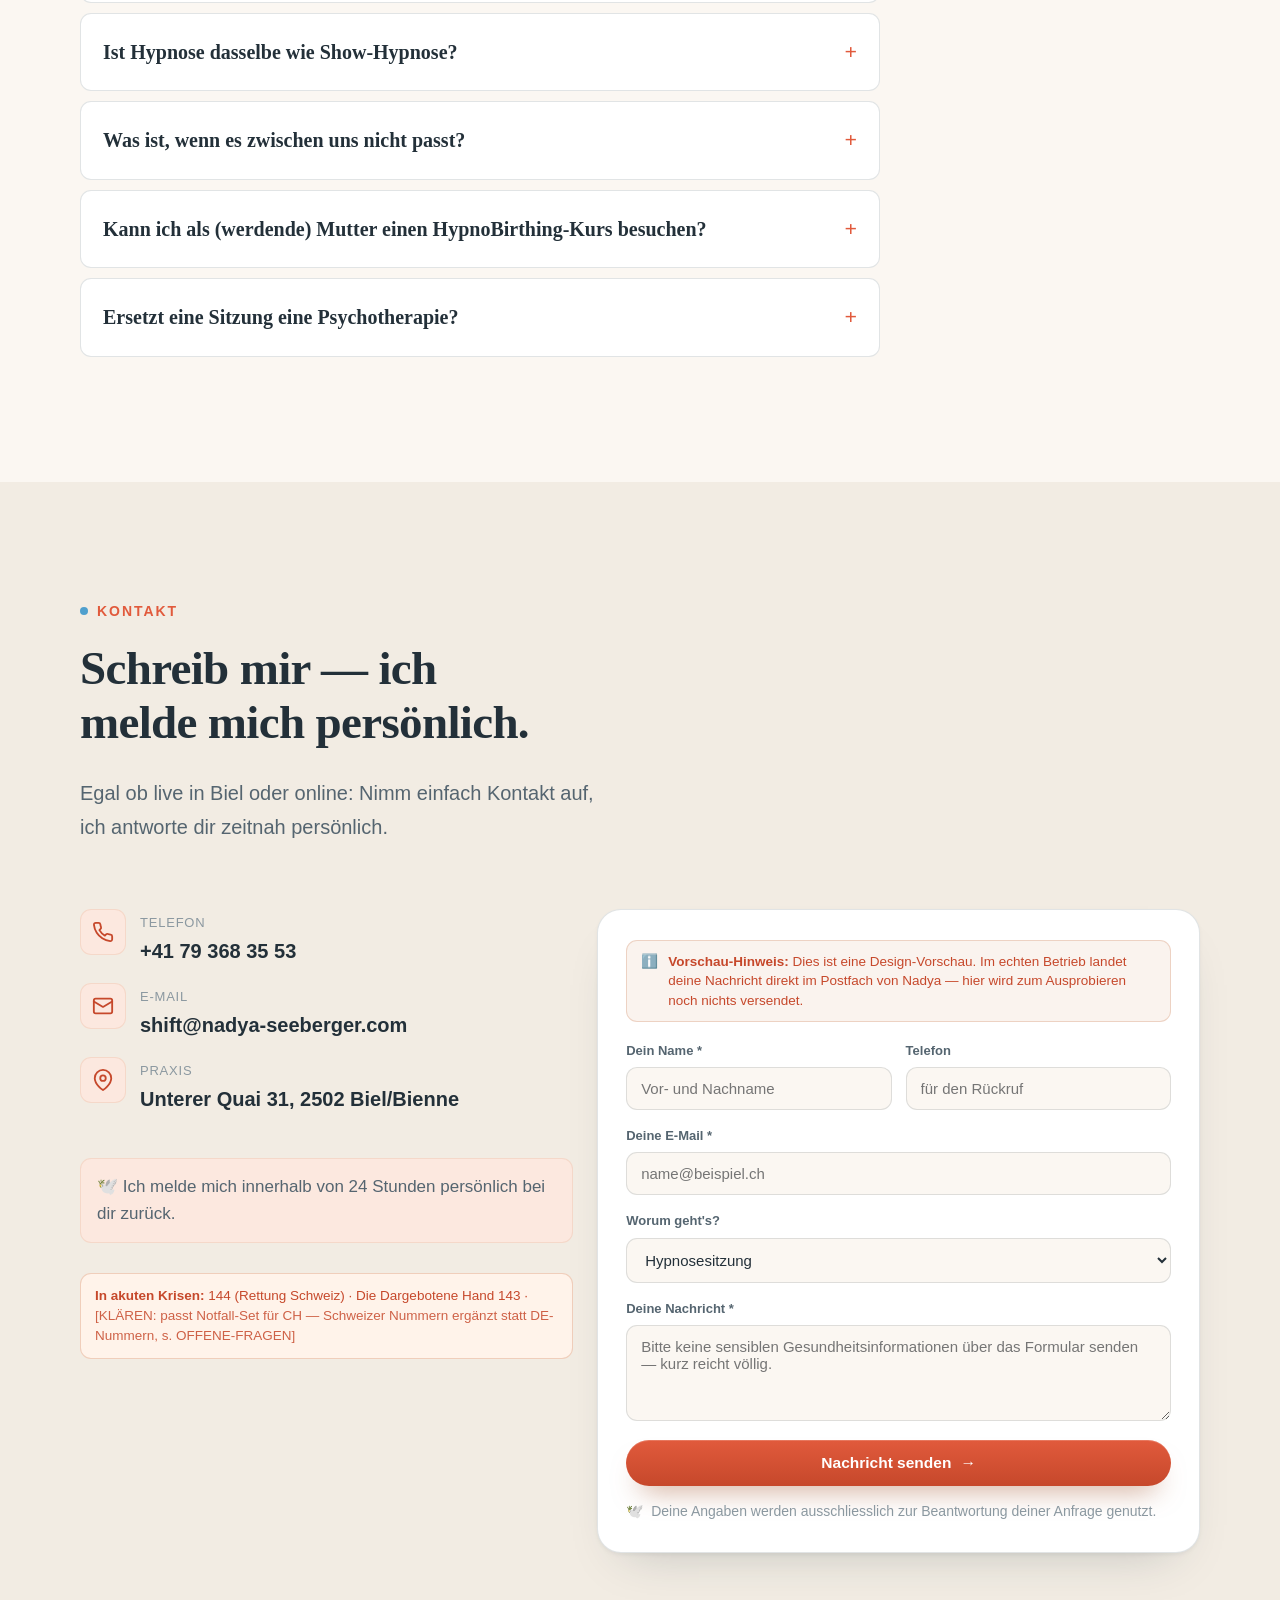
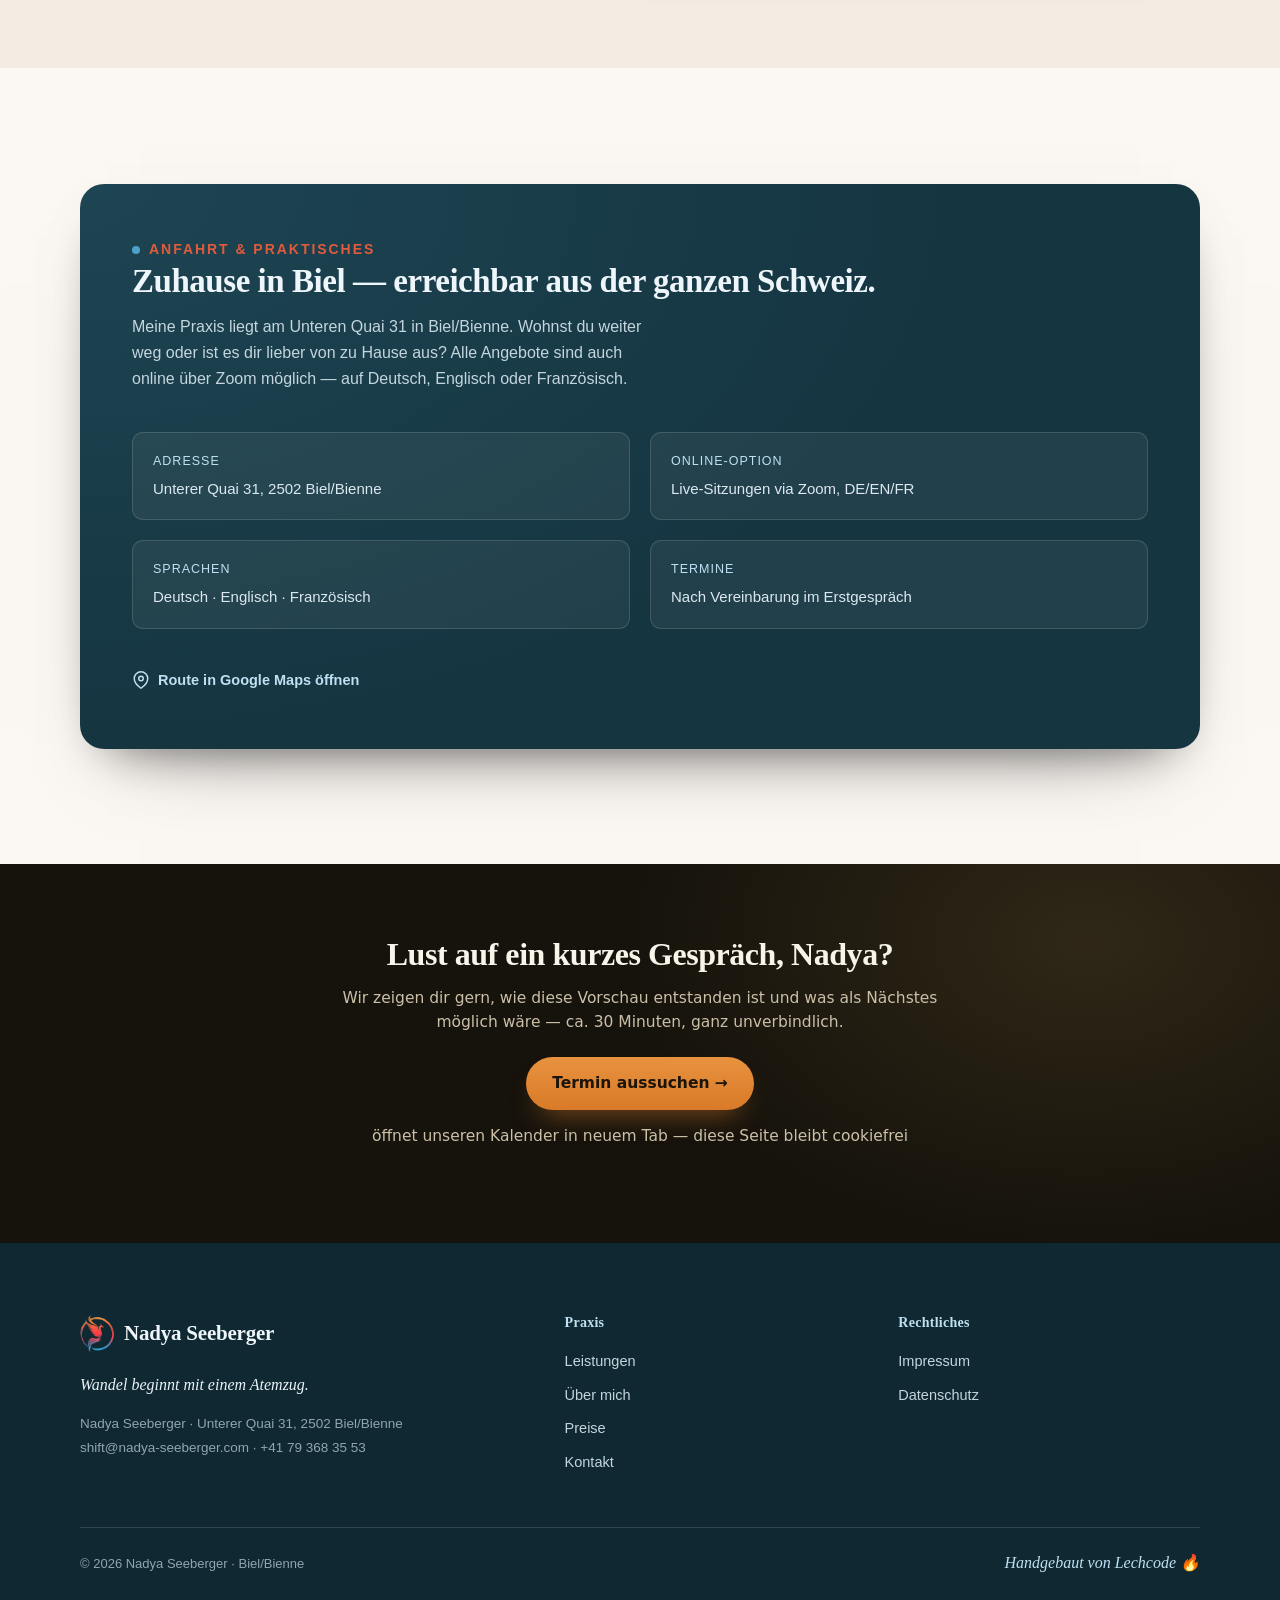
==== commit 2b60eb0a: "Untere Hälfte edler: kuratierte Editorial-Galerie + cinematischer Full-Bleed-Streifen - Galerie neu:" ====
--- a/index.html
+++ b/index.html
@@ -237,14 +237,31 @@
   .fitcard li svg{flex:none;margin-top:3px;}
 
   /* ===== Galerie (Praxis & Retreats) ===== */
-  .gallery{display:grid;grid-template-columns:repeat(4,1fr);gap:12px;}
-  .gallery figure{position:relative;overflow:hidden;border-radius:var(--radius-sm);box-shadow:var(--shadow-l);background:var(--sage-soft);aspect-ratio:4/3;}
-  .gallery img{width:100%;height:100%;object-fit:cover;display:block;transition:transform .5s var(--ease);}
-  .gallery figure:hover img{transform:scale(1.05);}
-  .gallery figcaption{position:absolute;left:0;right:0;bottom:0;padding:22px 14px 10px;font-size:13px;color:#fff;
-    background:linear-gradient(180deg,transparent,rgba(20,14,11,.8));opacity:0;transform:translateY(6px);transition:opacity .3s var(--ease),transform .3s var(--ease);}
-  .gallery figure:hover figcaption,.gallery figure:focus-within figcaption{opacity:1;transform:none;}
-  .gallery .wide{grid-column:span 2;}
+  /* ===== Einblicke (editorial, asymmetrisch) ===== */
+  .einblicke{display:grid;grid-template-columns:1.12fr .88fr;grid-auto-rows:1fr;gap:16px;}
+  .einblicke figure{position:relative;overflow:hidden;border-radius:var(--radius);box-shadow:var(--shadow-l);background:var(--sky-soft);margin:0;}
+  .einblicke figure::after{content:"";position:absolute;inset:0;border-radius:inherit;box-shadow:inset 0 0 0 1px rgba(255,255,255,.28);pointer-events:none;z-index:2;}
+  .einblicke img{width:100%;height:100%;object-fit:cover;display:block;transition:transform .7s var(--ease);}
+  .einblicke figure:hover img{transform:scale(1.045);}
+  .einblicke .tall{grid-row:span 2;}
+  .einblicke figcaption{position:absolute;left:0;right:0;bottom:0;z-index:3;padding:26px 20px 15px;
+    font-family:var(--serif);font-size:15px;letter-spacing:.01em;color:#fff;
+    background:linear-gradient(180deg,transparent,rgba(15,32,40,.72));}
+  .einblicke figcaption span{display:block;font-family:var(--sans);font-size:12px;letter-spacing:.04em;color:rgba(255,255,255,.8);margin-top:2px;font-style:normal;}
+
+  /* ===== Full-Bleed-Bildstreifen (cinematic) ===== */
+  .band{position:relative;isolation:isolate;min-height:clamp(420px,60vh,620px);display:flex;align-items:center;overflow:hidden;}
+  .band-img{position:absolute;inset:0;width:100%;height:100%;object-fit:cover;object-position:50% 55%;z-index:-2;}
+  .band::after{content:"";position:absolute;inset:0;z-index:-1;
+    background:linear-gradient(90deg,rgba(15,32,40,.86),rgba(15,32,40,.55) 52%,rgba(15,32,40,.28)),linear-gradient(180deg,rgba(15,32,40,.2),rgba(15,32,40,.45));}
+  .band .wrap{width:min(1120px,92vw);}
+  .band-inner{max-width:36ch;color:#fff;}
+  .band .eyebrow{color:var(--gold-soft);}
+  .band .eyebrow::before{background:linear-gradient(135deg,var(--gold),var(--coral));}
+  .band h2{font-size:var(--step-4);color:#fff;margin:var(--space-2) 0 0;line-height:1.12;}
+  .band .band-line{font-family:var(--serif);font-style:italic;font-size:var(--step-2);color:#fff;margin-top:var(--space-3);line-height:1.4;text-wrap:balance;}
+  .band p{font-size:var(--step-0);color:rgba(255,255,255,.86);margin-top:var(--space-3);line-height:var(--lh-relaxed);max-width:44ch;}
+  .band .band-cta{margin-top:var(--space-4);}
 
   /* ===== Ablauf ===== */
   .steps{display:grid;grid-template-columns:repeat(3,1fr);gap:18px;}
@@ -365,11 +382,13 @@
     .about-portrait{max-width:280px;margin-inline:auto;}
     .trust-grid{grid-template-columns:1fr 1fr;}
     .svc-grid,.steps,.price-grid,.voices,.fitgrid{grid-template-columns:1fr;}
-    .gallery{grid-template-columns:repeat(3,1fr);}
+    .einblicke{grid-template-columns:1fr 1fr;} .einblicke .tall{grid-row:span 1;grid-column:span 2;aspect-ratio:16/10;}
+    .band-inner{max-width:none;} .band .band-line{max-width:26ch;}
   }
   @media (max-width:600px){
     .two{grid-template-columns:1fr;}
-    .gallery{grid-template-columns:1fr 1fr;gap:9px;} .gallery .wide{grid-column:span 2;}
+    .einblicke{grid-template-columns:1fr;gap:11px;} .einblicke .tall{grid-column:span 1;aspect-ratio:4/5;}
+    .einblicke figure{aspect-ratio:4/3;}
     .about-portrait{max-width:230px;}
     .about-portrait .deco{width:58px;right:-8px;bottom:-8px;padding:9px;}
     .hero-cta{flex-direction:column;align-items:stretch;} .hero-cta .btn{justify-content:center;}
@@ -572,21 +591,36 @@
       </div>
     </section>
 
-    <!-- GALERIE: PRAXIS & RETREATS -->
+    <!-- EINBLICKE: PRAXIS -->
     <section class="light reveal" id="galerie">
       <div class="wrap">
         <div class="sec-head">
           <span class="eyebrow">Ein Blick hinein</span>
-          <h2>Meine Praxis in Biel — und die Orte meiner Retreats.</h2>
-          <p>Ruhige Räume für Hypnose und Coaching, dazu Naturplätze im Allgäu und am Säntis für gemeinsame Breathwork-Retreats.</p>
-        </div>
-        <div class="gallery stagger">
-          <figure class="wide"><picture><source type="image/webp" srcset="assets/raum-1-400.webp 400w, assets/raum-1-800.webp 800w" sizes="(max-width:600px) 100vw, 50vw"><img src="assets/raum-1-800.jpg" srcset="assets/raum-1-400.jpg 400w, assets/raum-1-800.jpg 800w" sizes="(max-width:600px) 100vw, 50vw" width="800" height="600" alt="Behandlungsraum von Nadya Seeberger mit Liege und hellen Möbeln" loading="lazy" decoding="async"></picture><figcaption>Praxisraum in Biel</figcaption></figure>
-          <figure><picture><source type="image/webp" srcset="assets/raum-2-400.webp 400w, assets/raum-2-800.webp 800w" sizes="(max-width:600px) 50vw, 25vw"><img src="assets/raum-2-800.jpg" srcset="assets/raum-2-400.jpg 400w, assets/raum-2-800.jpg 800w" sizes="(max-width:600px) 50vw, 25vw" width="800" height="600" alt="Behandlungsraum, zweite Perspektive" loading="lazy" decoding="async"></picture><figcaption>Ruhiger Rückzugsort</figcaption></figure>
-          <figure><picture><source type="image/webp" srcset="assets/retreat-session-400.webp 400w, assets/retreat-session-700.webp 700w" sizes="(max-width:600px) 50vw, 25vw"><img src="assets/retreat-session-700.jpg" srcset="assets/retreat-session-400.jpg 400w, assets/retreat-session-700.jpg 700w" sizes="(max-width:600px) 50vw, 25vw" width="700" height="600" alt="Nadya Seeberger während einer Breathwork-Session" loading="lazy" decoding="async"></picture><figcaption>Breathwork in Aktion</figcaption></figure>
-          <figure><picture><source type="image/webp" srcset="assets/retreat-raum-400.webp 400w, assets/retreat-raum-800.webp 800w" sizes="(max-width:600px) 50vw, 25vw"><img src="assets/retreat-raum-800.jpg" srcset="assets/retreat-raum-400.jpg 400w, assets/retreat-raum-800.jpg 800w" sizes="(max-width:600px) 50vw, 25vw" width="800" height="600" alt="Breathwork-Raum mit Matten und Kissen im Kreis" loading="lazy" decoding="async"></picture><figcaption>Retreat-Raum</figcaption></figure>
-          <figure><picture><source type="image/webp" srcset="assets/retreat-ort-1-400.webp 400w, assets/retreat-ort-1-1200.webp 1200w" sizes="(max-width:600px) 50vw, 25vw"><img src="assets/retreat-ort-1-800.jpg" srcset="assets/retreat-ort-1-400.jpg 400w, assets/retreat-ort-1-800.jpg 800w" sizes="(max-width:600px) 50vw, 25vw" width="1200" height="900" alt="Garten- und Teichanlage am Retreat-Ort im Allgäu" loading="lazy" decoding="async"></picture><figcaption>Retreat-Ort Allgäu</figcaption></figure>
-          <figure class="wide"><picture><source type="image/webp" srcset="assets/retreat-ort-2-400.webp 400w, assets/retreat-ort-2-1200.webp 1200w" sizes="(max-width:600px) 100vw, 50vw"><img src="assets/retreat-ort-2-800.jpg" srcset="assets/retreat-ort-2-400.jpg 400w, assets/retreat-ort-2-800.jpg 800w" sizes="(max-width:600px) 100vw, 50vw" width="1300" height="787" alt="Aussenansicht der Retreat-Location Hollerbühl" loading="lazy" decoding="async"></picture><figcaption>Retreat-Location „Hollerbühl"</figcaption></figure>
+          <h2>Räume, in denen du ankommen darfst.</h2>
+          <p>Helle, ruhige Räume in Biel für Hypnose, Atemarbeit und Coaching — mit Sorgfalt gestaltet, damit du dich vom ersten Atemzug an sicher fühlst.</p>
+        </div>
+        <div class="einblicke stagger">
+          <figure class="tall">
+            <picture>
+              <source type="image/webp" srcset="assets/g-session-520.webp 520w, assets/g-session-760.webp 760w, assets/g-session-1040.webp 1040w" sizes="(max-width:600px) 92vw, 52vw">
+              <img src="assets/g-session-760.jpg" srcset="assets/g-session-520.jpg 520w, assets/g-session-760.jpg 760w" sizes="(max-width:600px) 92vw, 52vw" width="1677" height="2097" alt="Nadya Seeberger sitzt bei einer Atem-Session in einem hellen Raum mit Kerzen und Blumen" loading="lazy" decoding="async">
+            </picture>
+            <figcaption>Präsenz &amp; Ruhe<span>Eine Atemreise beginnt</span></figcaption>
+          </figure>
+          <figure>
+            <picture>
+              <source type="image/webp" srcset="assets/g-raum-a-500.webp 500w, assets/g-raum-a-900.webp 900w" sizes="(max-width:600px) 92vw, 40vw">
+              <img src="assets/g-raum-a-900.jpg" srcset="assets/g-raum-a-500.jpg 500w, assets/g-raum-a-900.jpg 900w" sizes="(max-width:600px) 92vw, 40vw" width="1500" height="1125" alt="Heller, aufgeräumter Behandlungsraum von Nadya Seeberger in Biel" loading="lazy" decoding="async">
+            </picture>
+            <figcaption>Praxisraum in Biel<span>Für Hypnose &amp; Coaching</span></figcaption>
+          </figure>
+          <figure>
+            <picture>
+              <source type="image/webp" srcset="assets/g-raum-b-500.webp 500w, assets/g-raum-b-900.webp 900w" sizes="(max-width:600px) 92vw, 40vw">
+              <img src="assets/g-raum-b-900.jpg" srcset="assets/g-raum-b-500.jpg 500w, assets/g-raum-b-900.jpg 900w" sizes="(max-width:600px) 92vw, 40vw" width="1200" height="900" alt="Zweiter, lichtdurchfluteter Raum mit Blick ins Grüne" loading="lazy" decoding="async">
+            </picture>
+            <figcaption>Ein ruhiger Rückzugsort<span>Licht &amp; Weite</span></figcaption>
+          </figure>
         </div>
       </div>
     </section>
@@ -602,6 +636,19 @@
           <div class="step"><div class="num">1</div><h3>Kontakt aufnehmen</h3><p>Du schreibst mir kurz, worum es geht — über das Formular, per E-Mail oder Telefon.</p></div>
           <div class="step"><div class="num">2</div><h3>Kostenfreies Erstgespräch</h3><p>In einem unverbindlichen Gespräch lernen wir uns kennen und finden gemeinsam den passenden Weg für dich.</p></div>
           <div class="step"><div class="num">3</div><h3>Deine Begleitung beginnt</h3><p>Live in Biel oder online via Zoom — in deinem Tempo, so lange du sie brauchst.</p></div>
+        </div>
+      </div>
+    </section>
+
+    <!-- FULL-BLEED BILDSTREIFEN: RETREATS -->
+    <section class="band reveal" aria-label="Retreats und Auszeiten">
+      <img class="band-img" src="assets/band-retreat-1400.jpg" srcset="assets/band-retreat-900.jpg 900w, assets/band-retreat-1400.jpg 1400w, assets/band-retreat-1920.jpg 1920w" sizes="100vw" width="1920" height="1080" alt="Warmer Retreat-Raum mit Matten und Kissen im Kreis, Vorhänge, weiches Licht" loading="lazy" decoding="async">
+      <div class="wrap">
+        <div class="band-inner">
+          <span class="eyebrow">Retreats &amp; Auszeiten</span>
+          <p class="band-line">„Veränderung braucht keinen lauten Moment — nur einen bewussten Atemzug."</p>
+          <p>Mehrmals im Jahr lade ich zu mehrtägigen Retreats in den Bergen und im Tessin ein: Breathwork, Stille und Gemeinschaft — Zeit, ganz bei dir anzukommen.</p>
+          <div class="band-cta"><a class="btn" href="#kontakt">Nach den nächsten Terminen fragen <span class="arr">→</span></a></div>
         </div>
       </div>
     </section>
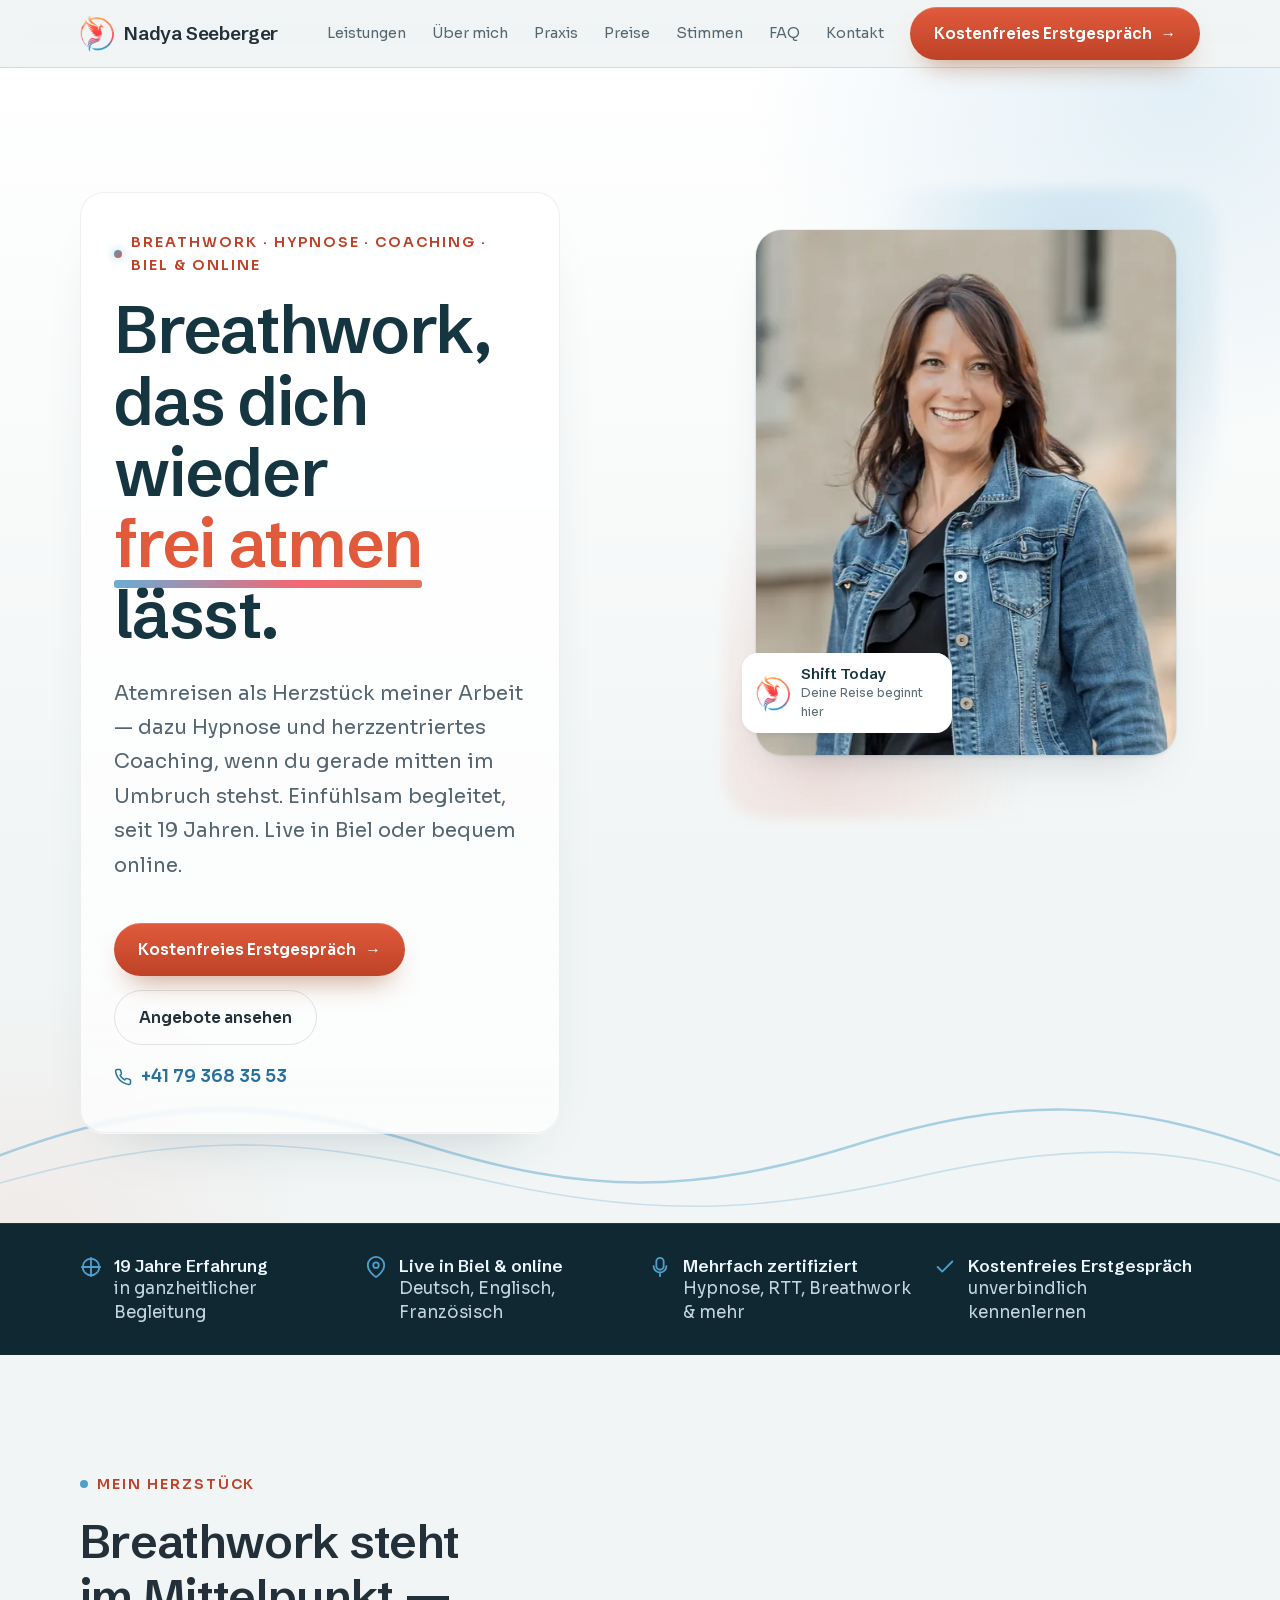
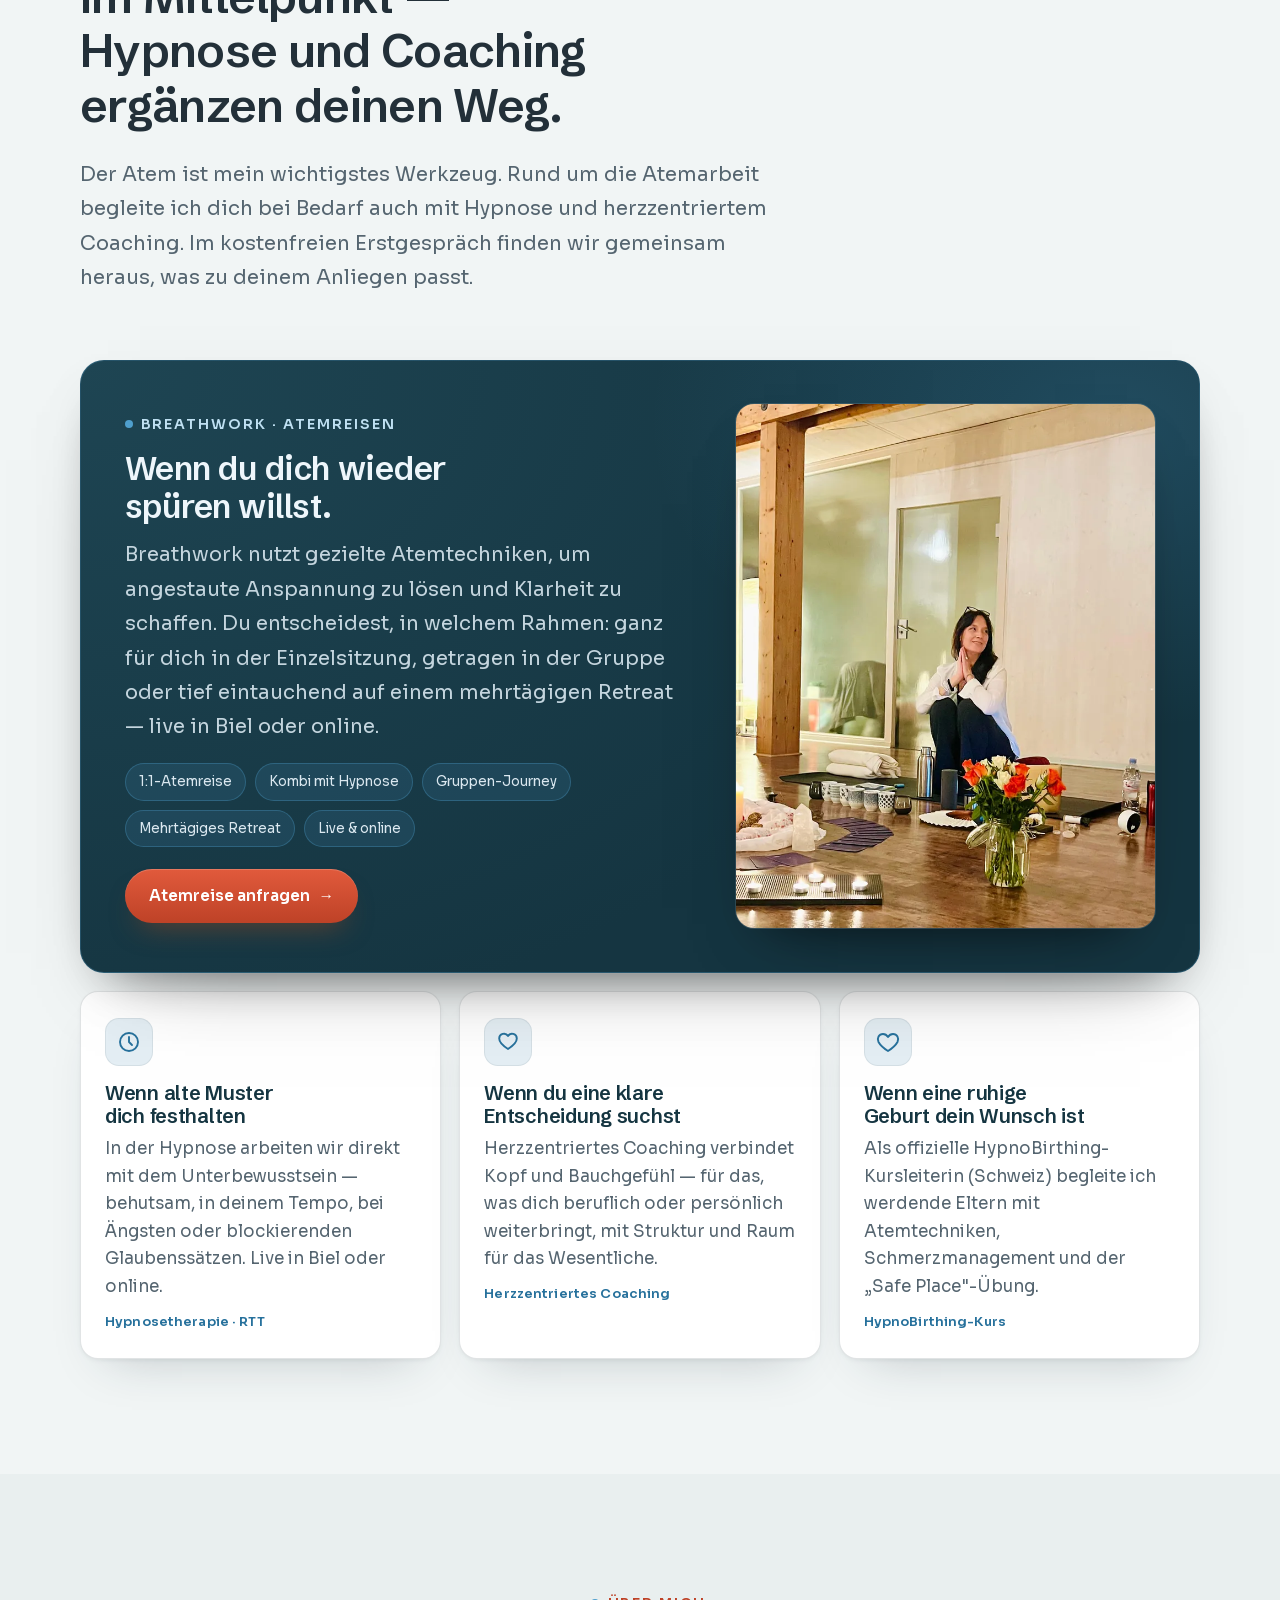
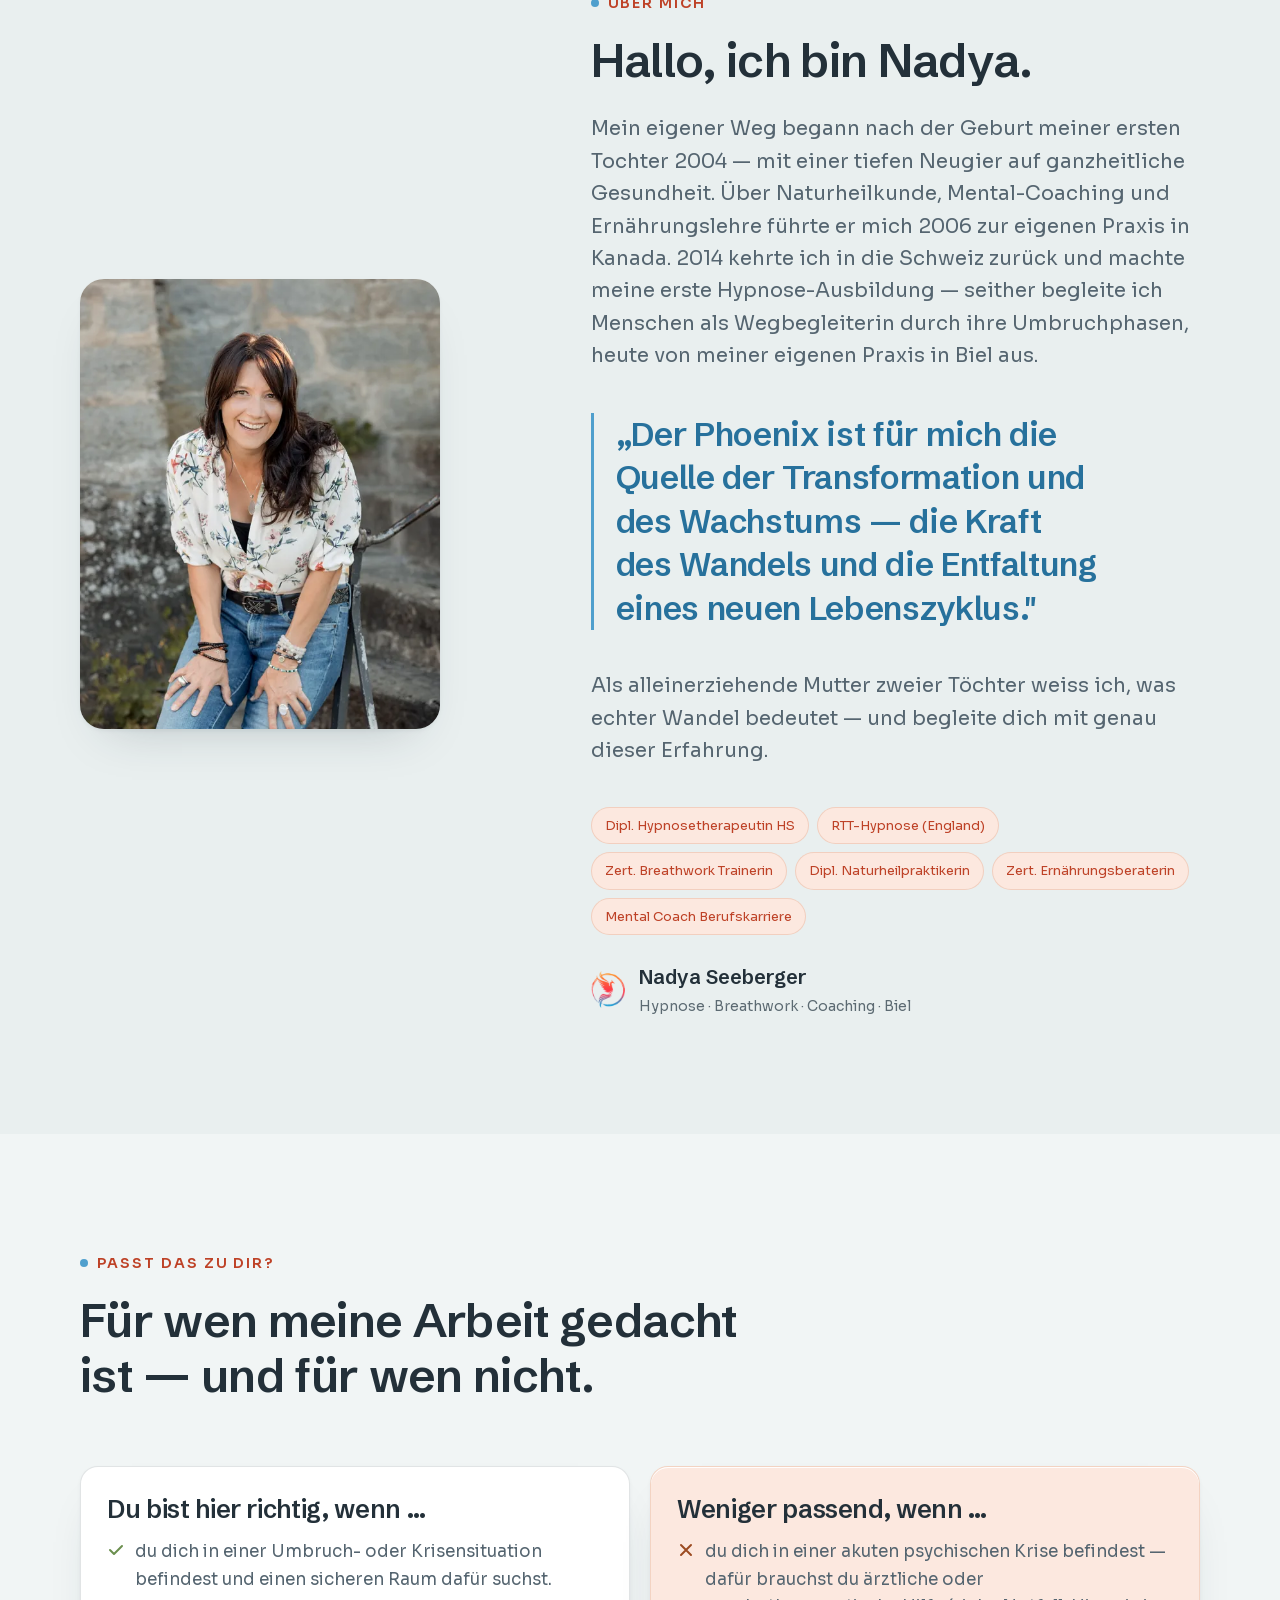
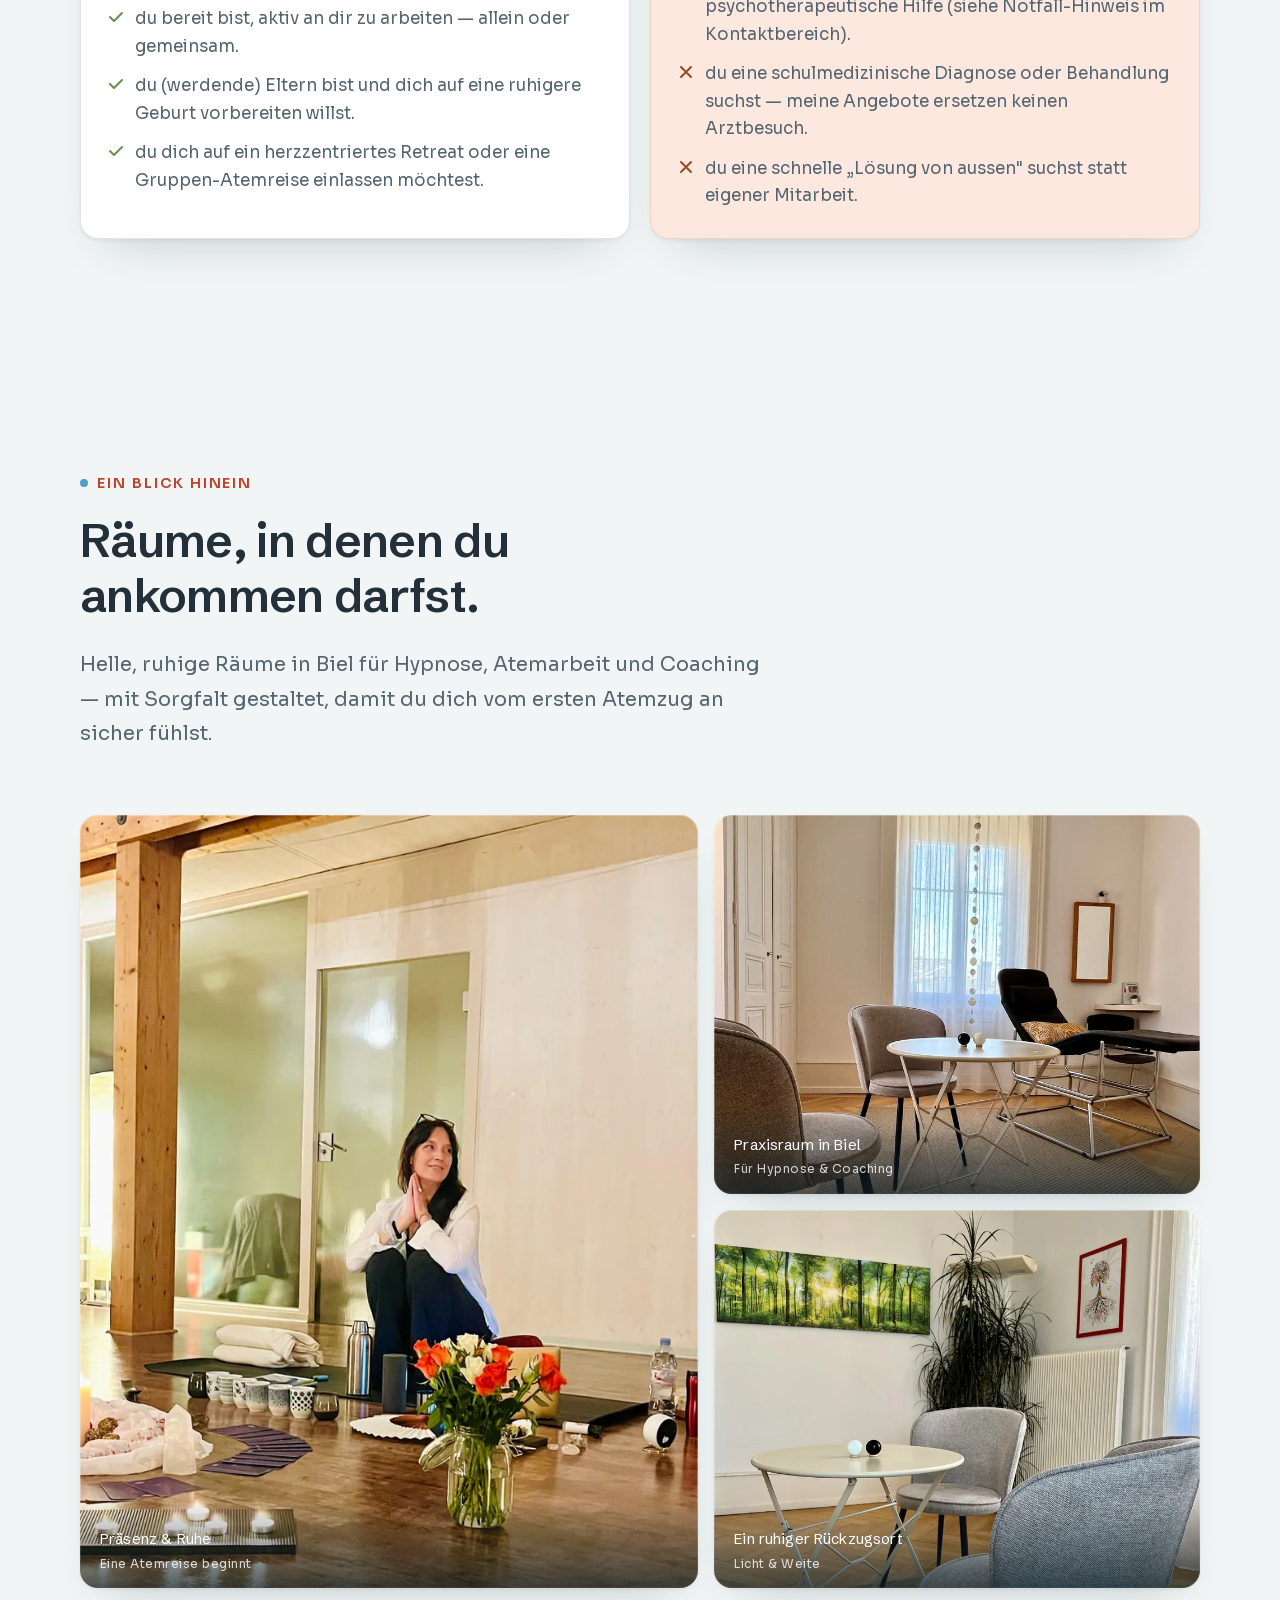
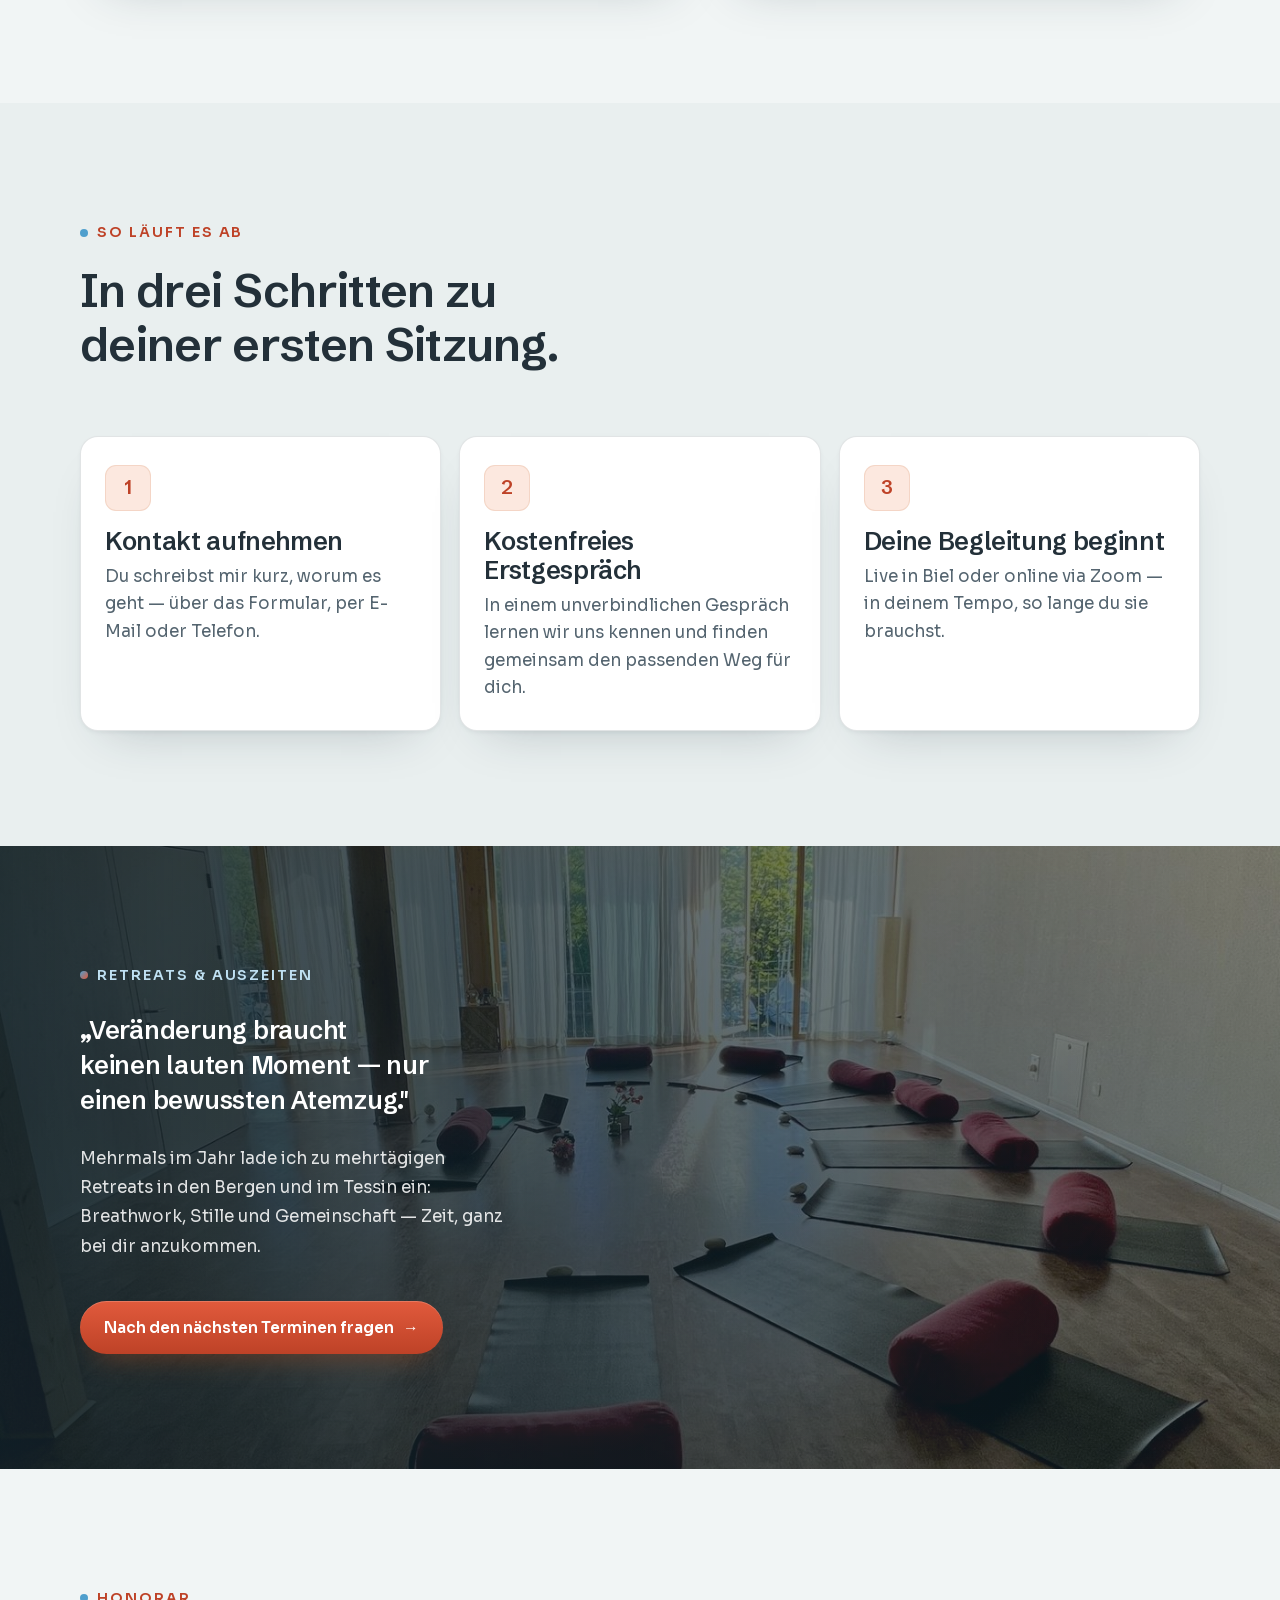
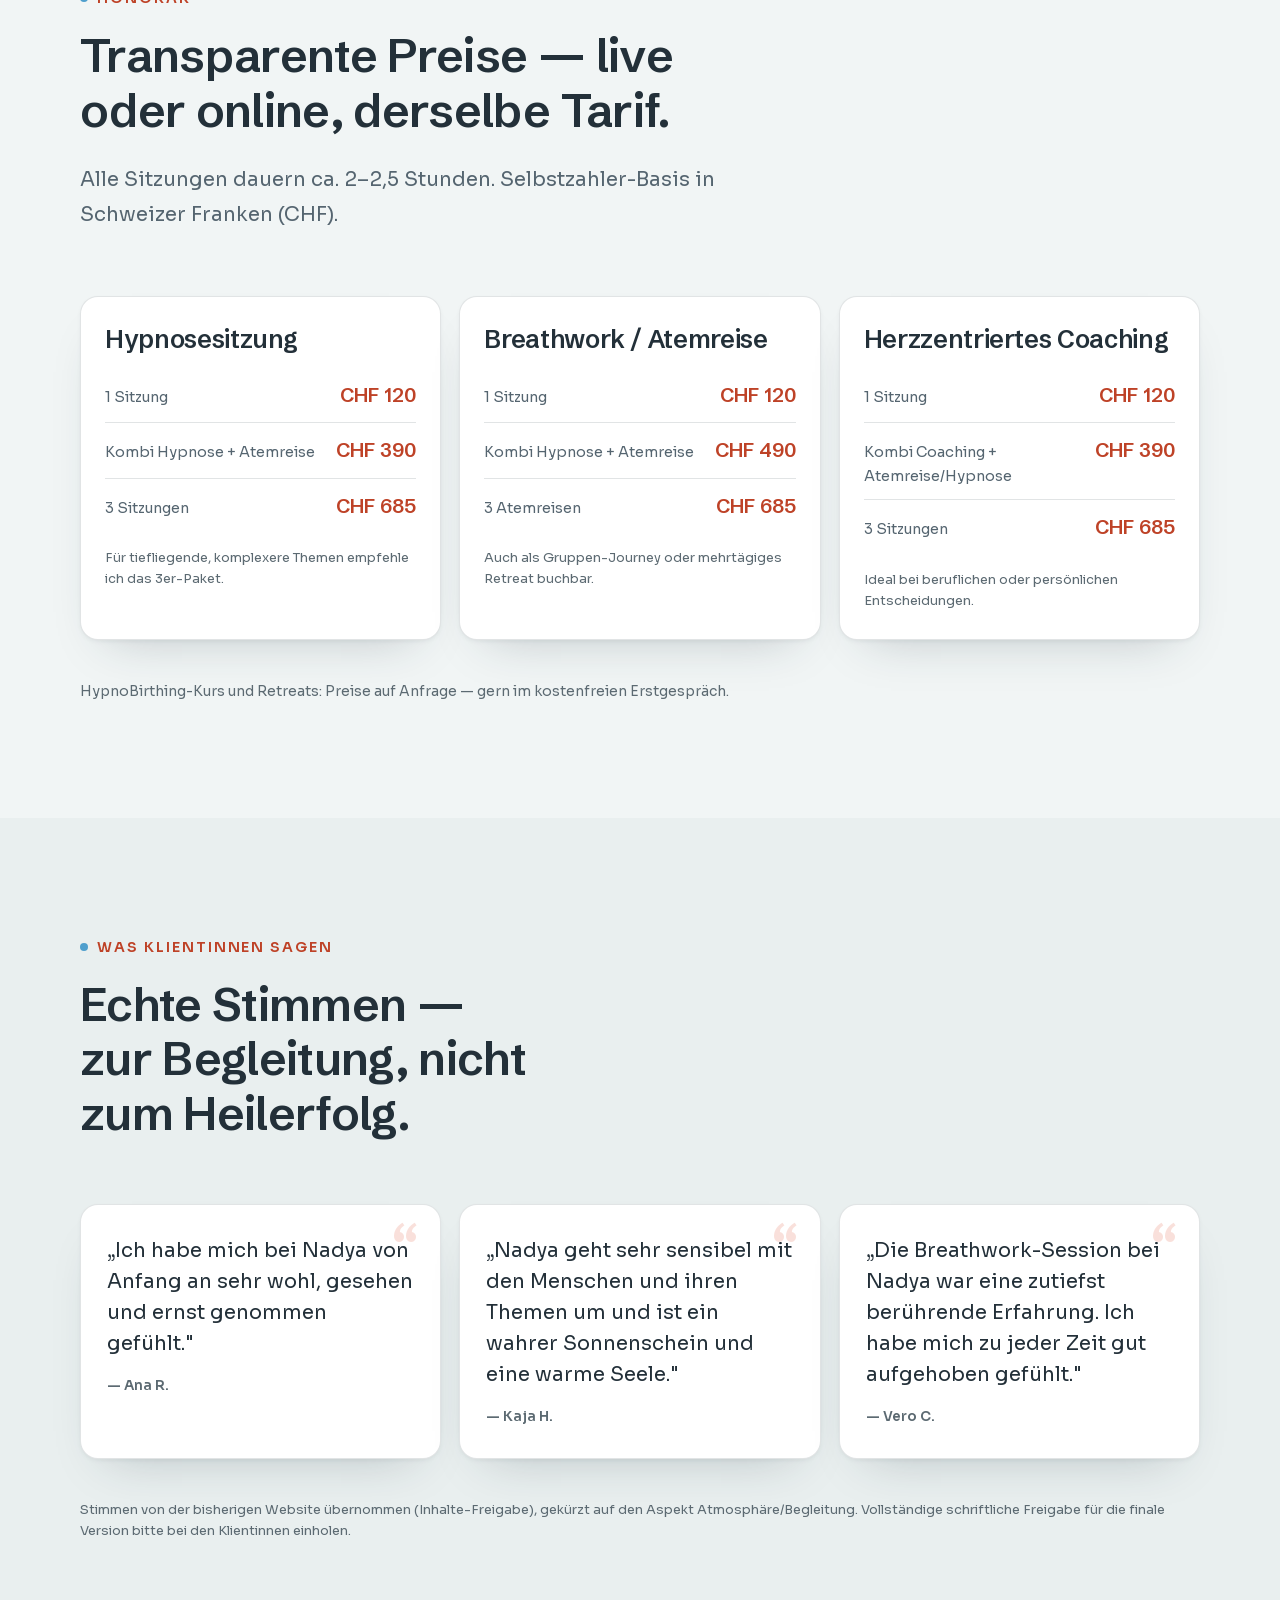
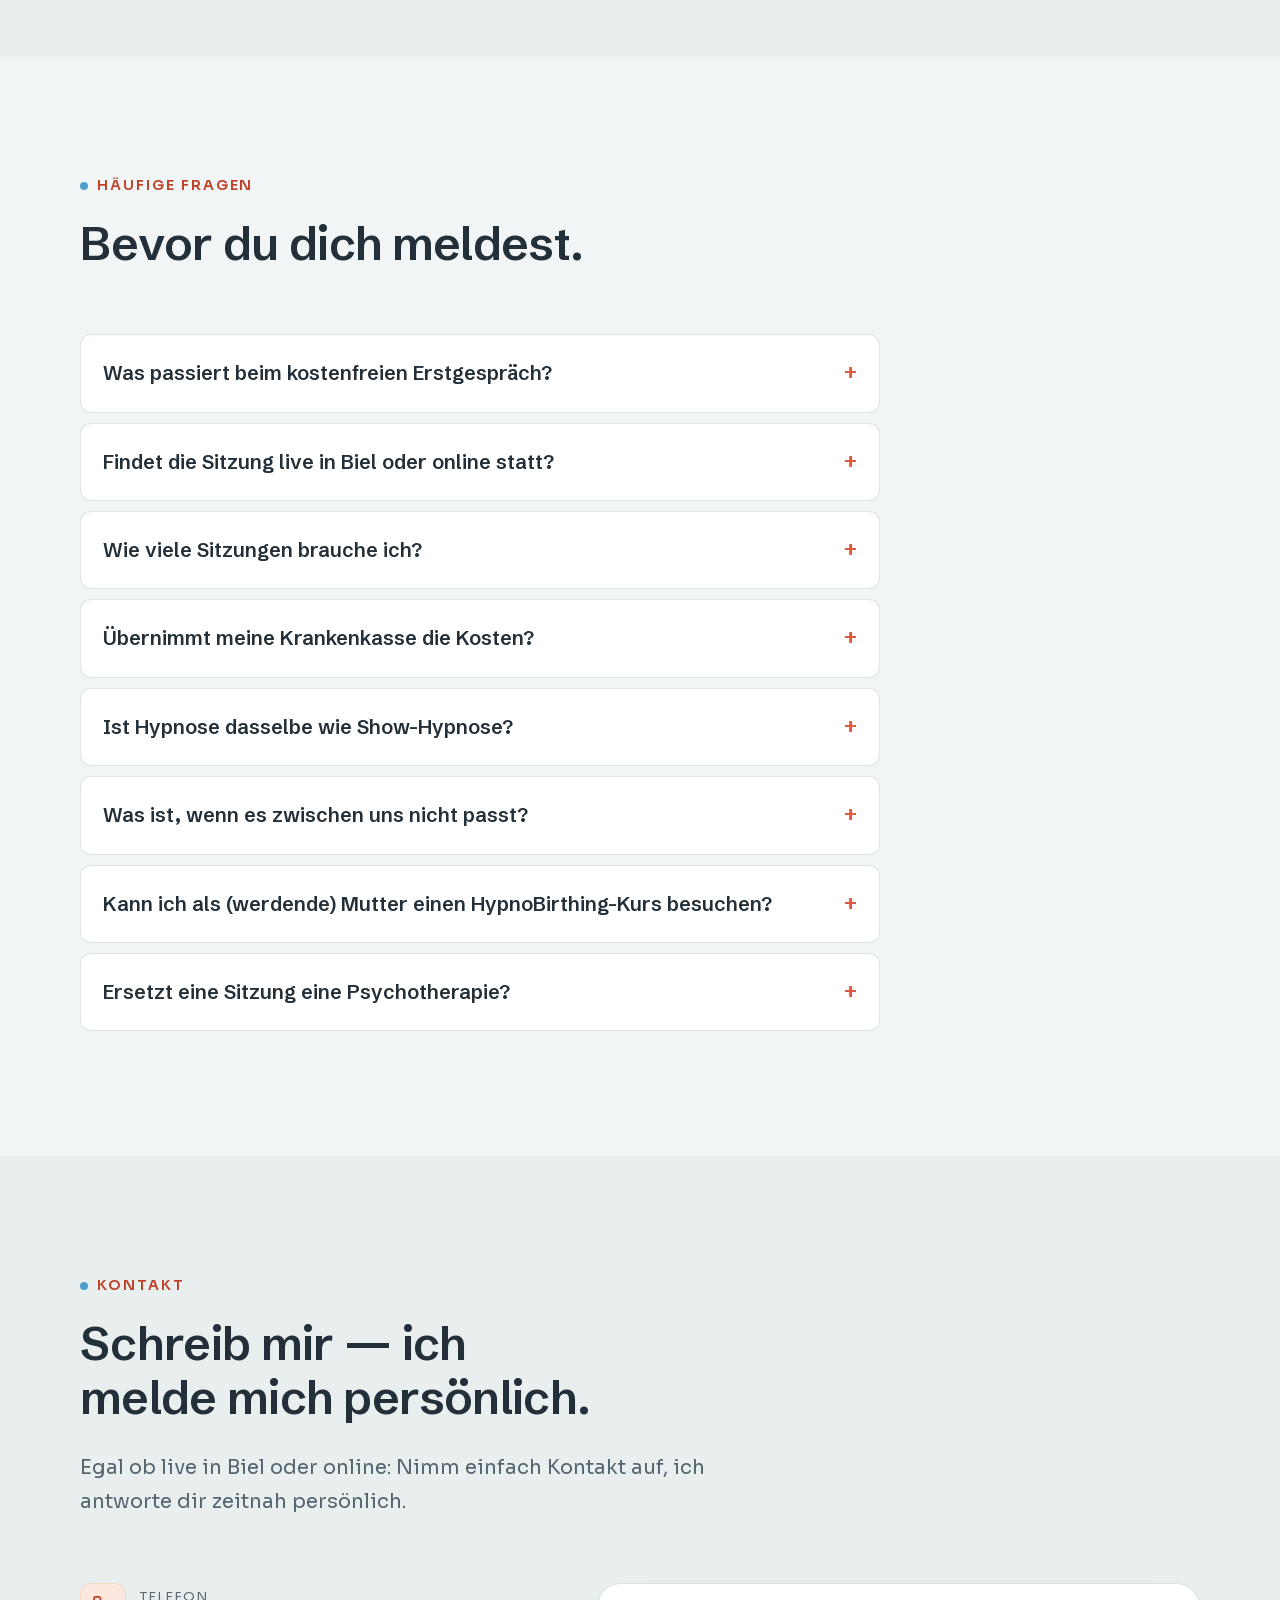
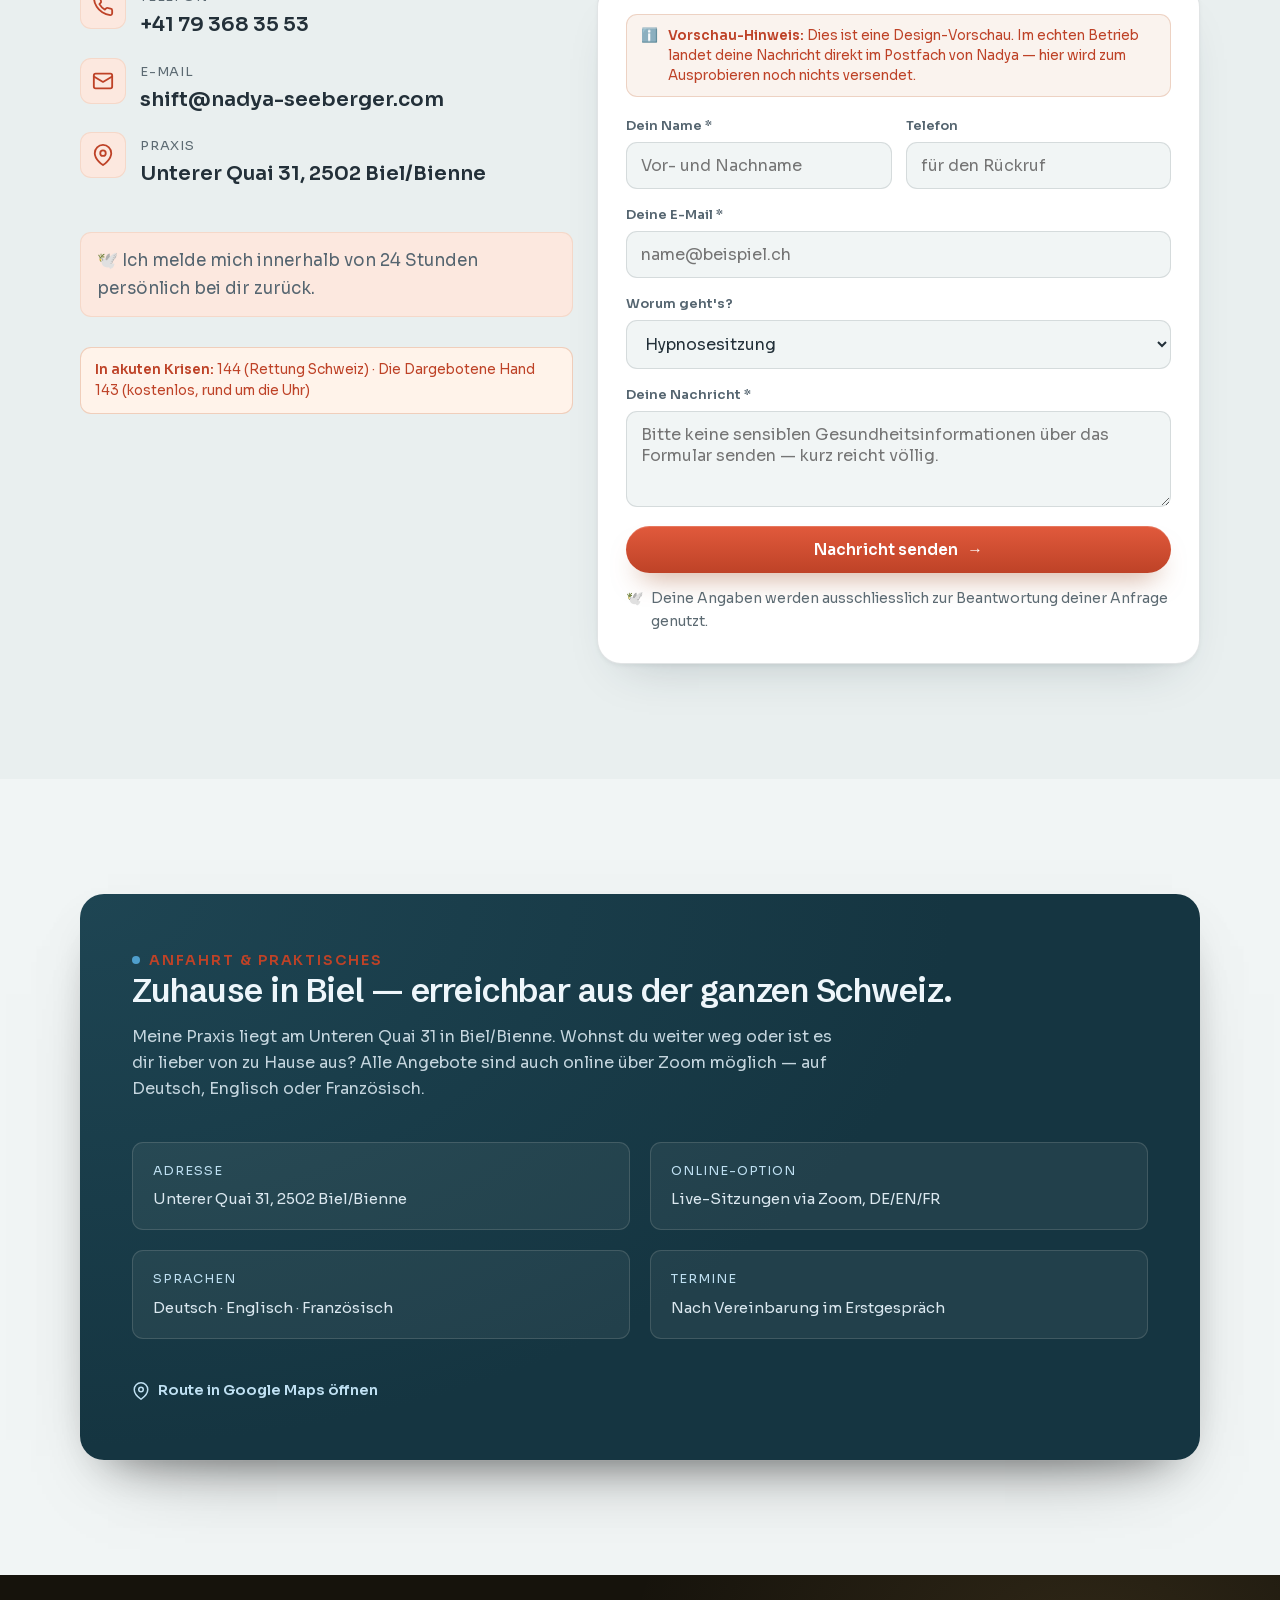
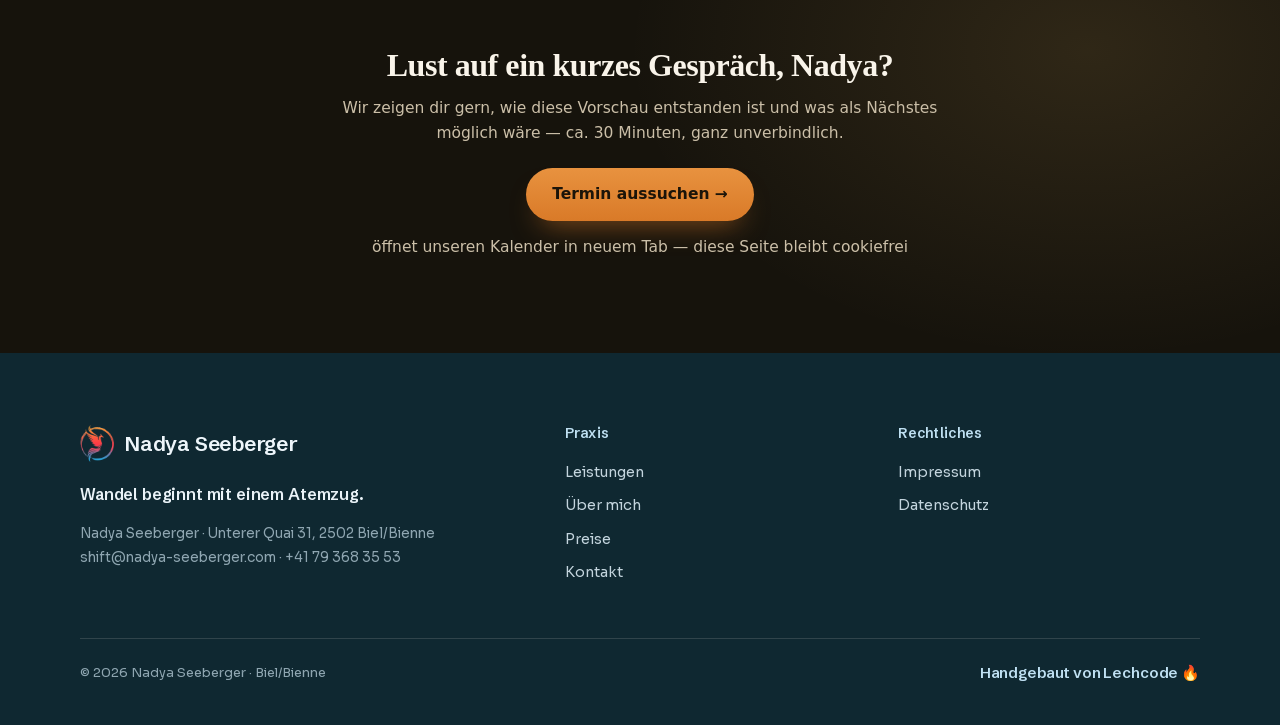
==== commit cb973dcb: "Deploy via lc-deploy.sh (2026-07-06 15:34)" ====
--- a/index.html
+++ b/index.html
@@ -34,7 +34,8 @@
   <meta name="theme-color" content="#153541" />
   <!-- Favicon: Nadyas echtes Phoenix-Logo (lokal, kein externer Request) -->
   <link rel="icon" type="image/png" href="assets/favicon.png" />
-  <!-- Schriften lokal gehostet (DSGVO: keine Verbindung zu Google) -->
+  <!-- Schriften lokal gehostet (DSGVO: keine Verbindung zu Google) — Schibsted Grotesk + Sora -->
+  <link rel="preload" as="font" type="font/woff2" href="assets/fonts/schibsted-grotesk-600.woff2" crossorigin>
   <link rel="stylesheet" href="assets/fonts.css">
   <!-- Hero-Porträt vorladen (EIN preload mit imagesrcset — LCP-sicher) -->
   <link rel="preload" as="image" href="assets/hero-portrait-760.jpg" imagesrcset="assets/hero-portrait-520.webp 520w, assets/hero-portrait-760.webp 760w, assets/hero-portrait-1040.webp 1040w" imagesizes="(max-width:900px) 88vw, 440px" type="image/webp">
@@ -67,22 +68,23 @@
   </script>
 
   <style>
-  /* ===== 1 · TOKENS — „Phoenix": Koralle / Stahlblau auf Warm-Weiß (Markenfarben aus dem Logo) ===== */
+  /* ===== 1 · TOKENS — „Atemweite": kühl-luftiges Off-White, blau-forward · Koralle als Akzent (Markenfarben aus dem Logo) ===== */
   :root{
     /* dunkle Flächen = tiefes Teal-Navy (verträgt sich mit Koralle UND Blau) */
     --ink:#153541; --ink-deep:#0F2831; --ink-2:#1E4553;
-    /* helle Flächen */
-    --cream:#FBF7F2; --sand:#F2ECE3; --warm-white:#FFFFFF;
+    /* helle Flächen — kühl statt warm-creme */
+    --cream:#F1F5F5; --sand:#E9EFEF; --warm-white:#FFFFFF;
     --sage-soft:#FCE8DF;               /* weiches Pfirsich für Koralle-Chips/Icons */
-    --sky-soft:#E7F1F8;                /* weiches Blau für blaue Akzentflächen */
+    --sky-soft:#E4EEF4;                /* weiches, kühles Blau für blaue Akzentflächen */
     /* Primär-Akzent (CTA) = Koralle · Zweitfarbe (--gold wiederverwendet) = Stahlblau */
-    --ember:#E15A3C; --ember-deep:#C6482B; --gold:#4F9FCD; --gold-soft:#BFE0F2;
-    --blue:#4F9FCD; --blue-deep:#2E7FB0; --coral:#E15A3C;
-    --text:#233039; --text-soft:#556570; --text-faint:#8b98a0;
+    --ember:#E15A3C; --ember-deep:#BE4227; --gold:#4F9FCD; --gold-soft:#BFE0F2;
+    --blue:#4F9FCD; --blue-deep:#27719C; --coral:#E15A3C;
+    --text:#233039; --text-soft:#556570; --text-faint:#5c6a72;
     --bone:#EAF3F8; --bone-dim:#c4d5de; --bone-faint:#8fa6b1;
     --line-l:rgba(30,50,60,.13); --line-d:rgba(234,243,248,.15);
-    --serif:"Fraunces","Fraunces Fallback",Georgia,"Times New Roman",serif;
-    --sans:"Inter","Inter Fallback",-apple-system,BlinkMacSystemFont,"Segoe UI",Arial,sans-serif;
+    /* „Atemweite" — Modern-Klar: Schibsted Grotesk (Display) + Sora (Fließtext), lokal, mit gemessenen Fallback-Metriken */
+    --serif:"Schibsted Grotesk","Schibsted Grotesk Fallback",-apple-system,BlinkMacSystemFont,"Segoe UI",Arial,sans-serif;
+    --sans:"Sora","Sora Fallback",-apple-system,BlinkMacSystemFont,"Segoe UI",Arial,sans-serif;
 
     --radius:18px; --radius-lg:24px; --radius-sm:11px; --radius-pill:999px;
     --nav-h:68px;
@@ -132,7 +134,7 @@
   .light h2,.light h3,.sand h2,.sand h3{color:var(--text);}
   .sec-head p,.lead{color:var(--text-soft);}
 
-  .eyebrow{font-family:var(--sans);font-weight:600;font-size:var(--step--1);letter-spacing:var(--ls-label);text-transform:uppercase;display:inline-flex;align-items:center;gap:9px;color:var(--ember);}
+  .eyebrow{font-family:var(--sans);font-weight:600;font-size:var(--step--1);letter-spacing:var(--ls-label);text-transform:uppercase;display:inline-flex;align-items:center;gap:9px;color:var(--ember-deep);}
   .eyebrow::before{content:"";width:8px;height:8px;border-radius:50%;background:var(--gold);flex:none;}
   .dark .eyebrow{color:var(--gold-soft);} .dark .eyebrow::before{background:var(--gold);}
 
@@ -154,47 +156,54 @@
   .dark .btn-ghost:hover{background:rgba(247,240,230,.08);border-color:rgba(247,240,230,.55);}
 
   /* ===== 2 · NAV ===== */
-  .nav{position:sticky;top:0;z-index:100;height:var(--nav-h);background:rgba(247,240,230,.84);backdrop-filter:saturate(140%) blur(14px);border-bottom:1px solid var(--line-l);}
+  .nav{position:sticky;top:0;z-index:100;height:var(--nav-h);background:rgba(241,245,245,.82);backdrop-filter:saturate(140%) blur(14px);border-bottom:1px solid var(--line-l);}
   .nav-in{display:flex;align-items:center;justify-content:space-between;height:100%;}
   .nav .wm{font-size:19px;}
   .nav-links{display:flex;align-items:center;gap:26px;}
   .nav-links a:not(.btn){font-size:14.5px;color:var(--text-soft);font-weight:500;position:relative;padding:4px 0;transition:color .2s var(--ease);}
   .nav-links a:not(.btn)::after{content:"";position:absolute;left:0;bottom:-1px;width:0;height:2px;background:var(--ember);border-radius:2px;transition:width .25s var(--ease);}
   .nav-links a:not(.btn):hover{color:var(--text);} .nav-links a:not(.btn):hover::after{width:100%;}
-  .nav-toggle{display:none;background:none;border:none;cursor:pointer;padding:8px;}
+  .nav-toggle{display:none;background:none;border:none;cursor:pointer;padding:12px;min-width:48px;min-height:48px;}
   .nav-toggle span{display:block;width:24px;height:2px;background:var(--text);border-radius:2px;transition:.3s;}
   .nav-toggle span+span{margin-top:6px;}
 
-  /* ===== 3 · HERO — heller Split-Hero (Foto ungedimmt, Text auf Warm-Weiß) ===== */
+  /* ===== 3 · HERO — „Atemweite": versetztes Panel, Text auf ruhiger Fläche, Porträt versetzt, Atem-Wellen-Signatur ===== */
   .hero{position:relative;isolation:isolate;overflow:hidden;
-    padding:calc(var(--nav-h) + clamp(28px,5vw,60px)) 0 var(--space-6);
+    padding:calc(var(--nav-h) + clamp(26px,4.5vw,56px)) 0 clamp(48px,7vw,96px);
     background:
-      radial-gradient(48vmax 40vmax at 88% 6%,rgba(79,159,205,.14),transparent 62%),
-      radial-gradient(52vmax 44vmax at 6% 96%,rgba(225,90,60,.10),transparent 60%),
-      linear-gradient(180deg,var(--warm-white),var(--cream));}
-  .hero-grid{display:grid;grid-template-columns:1.05fr .95fr;gap:clamp(28px,5vw,64px);align-items:center;}
-  .hero-inner{max-width:36ch;}
-  .hero h1{font-size:var(--step-5);line-height:var(--lh-tight);letter-spacing:var(--ls-display);margin:var(--space-2) 0 0;color:var(--text);max-width:15ch;}
-  .hero h1 em{font-style:italic;color:var(--coral);position:relative;}
-  .hero h1 em::after{content:"";position:absolute;left:0;right:0;bottom:.02em;height:.14em;border-radius:3px;
-    background:linear-gradient(90deg,var(--gold),#F34C5C 45%,#FC9444);opacity:.9;}
-  .hero-sub{font-size:var(--step-1);line-height:var(--lh-relaxed);color:var(--text-soft);margin-top:var(--space-3);max-width:46ch;}
+      radial-gradient(56vmax 46vmax at 92% 2%,rgba(79,159,205,.16),transparent 60%),
+      radial-gradient(40vmax 40vmax at 2% 104%,rgba(225,90,60,.07),transparent 58%),
+      linear-gradient(180deg,var(--warm-white),var(--cream) 72%);}
+  /* fließende Atem-/Wellen-Signatur — dezent, blau, unter/hinter dem Panel */
+  .hero-wave{position:absolute;left:0;right:0;bottom:-2px;width:100%;height:clamp(120px,17vw,220px);z-index:-1;pointer-events:none;opacity:.9;}
+  .hero-wave path{fill:none;stroke-linecap:round;}
+  /* versetztes Grid: Textpanel links, Porträt rechts leicht tiefer */
+  .hero-grid{display:grid;grid-template-columns:minmax(0,1.12fr) minmax(0,.88fr);gap:clamp(24px,4.5vw,58px);align-items:start;}
+  .hero-inner{position:relative;max-width:40ch;padding:clamp(24px,3vw,38px) clamp(22px,2.6vw,34px);
+    background:linear-gradient(180deg,rgba(255,255,255,.92),rgba(255,255,255,.72));
+    border:1px solid rgba(30,50,60,.07);border-radius:var(--radius-lg);
+    box-shadow:0 1px 0 rgba(255,255,255,.7), 0 30px 60px -40px rgba(21,53,65,.28);backdrop-filter:blur(2px);}
+  .hero h1{font-size:var(--step-5);line-height:var(--lh-tight);letter-spacing:var(--ls-display);margin:var(--space-2) 0 0;color:var(--ink);max-width:16ch;font-weight:600;}
+  .hero h1 em{font-style:normal;color:var(--coral);position:relative;white-space:nowrap;}
+  .hero h1 em::after{content:"";position:absolute;left:0;right:0;bottom:-.06em;height:.13em;border-radius:3px;
+    background:linear-gradient(90deg,var(--blue),#F34C5C 60%,var(--coral));opacity:.85;}
+  .hero-sub{font-size:var(--step-1);line-height:var(--lh-relaxed);color:var(--text-soft);margin-top:var(--space-3);max-width:44ch;}
   .hero-cta{display:flex;gap:14px;flex-wrap:wrap;margin-top:var(--space-4);align-items:center;}
   .hero-tel{margin-top:18px;display:inline-flex;align-items:center;gap:9px;font-weight:600;color:var(--blue-deep);font-size:var(--step-0);}
-  /* gerahmtes Porträt rechts */
-  .hero-figure{position:relative;justify-self:center;max-width:440px;width:100%;}
+  /* versetzt gerahmtes Porträt rechts (leicht tiefer als das Textpanel) */
+  .hero-figure{position:relative;justify-self:center;max-width:420px;width:100%;margin-top:clamp(0px,3vw,42px);}
   .hero-figure .frame{position:relative;border-radius:26px;overflow:hidden;box-shadow:var(--shadow-l);
     outline:1px solid rgba(30,50,60,.06);aspect-ratio:4/5;background:var(--sky-soft);}
   .hero-figure img{width:100%;height:100%;object-fit:cover;object-position:50% 18%;display:block;}
   .hero-figure .badge{position:absolute;left:-14px;bottom:22px;background:#fff;border-radius:16px;
     padding:12px 16px 12px 14px;box-shadow:var(--shadow-l);display:flex;align-items:center;gap:11px;max-width:210px;}
   .hero-figure .badge img{width:34px;height:auto;flex:none;}
-  .hero-figure .badge b{font-family:var(--serif);font-size:15px;color:var(--text);display:block;line-height:1.15;}
+  .hero-figure .badge b{font-family:var(--serif);font-size:15px;color:var(--ink);display:block;line-height:1.15;font-weight:600;}
   .hero-figure .badge span{font-size:12px;color:var(--text-faint);}
   .hero-figure .glow{position:absolute;inset:-8% -10% -12% -8%;z-index:-1;border-radius:40px;
-    background:radial-gradient(60% 60% at 70% 20%,rgba(79,159,205,.22),transparent 70%),radial-gradient(60% 60% at 20% 90%,rgba(225,90,60,.18),transparent 70%);filter:blur(6px);}
-  .hero .eyebrow{color:var(--coral);}
-  .hero .eyebrow::before{background:linear-gradient(135deg,var(--gold),var(--coral));box-shadow:0 0 10px 1px rgba(225,90,60,.4);}
+    background:radial-gradient(60% 60% at 70% 20%,rgba(79,159,205,.26),transparent 70%),radial-gradient(60% 60% at 20% 90%,rgba(225,90,60,.14),transparent 70%);filter:blur(6px);}
+  .hero .eyebrow{color:var(--ember-deep);}
+  .hero .eyebrow::before{background:linear-gradient(135deg,var(--gold),var(--coral));box-shadow:0 0 10px 1px rgba(79,159,205,.4);}
 
   /* ===== Vertrauensleiste ===== */
   .trust-bar{background:var(--ink-deep);color:var(--bone);border-top:1px solid rgba(247,240,230,.08);}
@@ -203,14 +212,32 @@
   .trust-item svg{flex:none;color:var(--gold);margin-top:2px;}
   .trust-item b{color:#eef6fb;font-weight:600;display:block;font-family:var(--serif);}
 
-  /* ===== Leistungen ===== */
-  .svc-grid{display:grid;grid-template-columns:repeat(2,1fr);gap:18px;}
-  .svc{background:var(--warm-white);border:1px solid var(--line-l);border-radius:var(--radius);padding:28px 26px;box-shadow:var(--edge-l), var(--shadow-l);transition:transform .35s var(--ease),box-shadow .35s var(--ease),border-color .35s var(--ease);}
-  .svc:hover{transform:translateY(-3px);box-shadow:var(--glow-l);border-color:rgba(193,98,46,.3);}
-  .svc .ic{display:inline-grid;place-items:center;width:50px;height:50px;border-radius:14px;background:var(--sage-soft);color:var(--ember-deep);margin-bottom:16px;box-shadow:inset 0 0 0 1px rgba(36,26,22,.1);}
-  .svc h3{font-size:var(--step-2);margin-bottom:8px;color:var(--text);}
+  /* ===== Leistungen — Breathwork foregrounded (Fix 4): 1 primäres Angebot + 3 sekundäre ===== */
+  .svc-grid{display:grid;grid-template-columns:repeat(3,1fr);gap:18px;}
+  .svc{background:var(--warm-white);border:1px solid var(--line-l);border-radius:var(--radius);padding:26px 24px;box-shadow:var(--edge-l), var(--shadow-l);transition:transform .35s var(--ease),box-shadow .35s var(--ease),border-color .35s var(--ease);}
+  .svc:hover{transform:translateY(-3px);box-shadow:var(--glow-l);border-color:rgba(79,159,205,.3);}
+  .svc .ic{display:inline-grid;place-items:center;width:48px;height:48px;border-radius:14px;background:var(--sky-soft);color:var(--blue-deep);margin-bottom:15px;box-shadow:inset 0 0 0 1px rgba(30,50,60,.08);}
+  .svc h3{font-size:var(--step-1);margin-bottom:8px;color:var(--ink);}
   .svc p{font-size:var(--step-0);color:var(--text-soft);}
-  .svc .method{display:block;margin-top:10px;font-size:13px;color:var(--ember-deep);font-weight:600;letter-spacing:.01em;}
+  .svc .method{display:block;margin-top:10px;font-size:13px;color:var(--blue-deep);font-weight:600;letter-spacing:.01em;}
+  /* Primär-Angebot: Breathwork — volle Breite, blau-forward, größer */
+  .svc-primary{grid-column:1 / -1;display:grid;grid-template-columns:1.15fr .85fr;gap:clamp(22px,3.5vw,44px);align-items:center;
+    background:radial-gradient(120% 160% at 0% 0%,var(--ink-2),var(--ink) 70%);color:var(--bone);
+    border:1px solid rgba(79,159,205,.28);border-radius:var(--radius-lg);padding:clamp(26px,3.4vw,44px);
+    box-shadow:var(--shadow-d);position:relative;overflow:hidden;}
+  .svc-primary::before{content:"";position:absolute;inset:0;z-index:0;pointer-events:none;
+    background:radial-gradient(60vmax 40vmax at 92% 10%,rgba(79,159,205,.22),transparent 60%);}
+  .svc-primary > *{position:relative;z-index:1;}
+  .svc-primary .tag{display:inline-flex;align-items:center;gap:8px;font-family:var(--sans);font-weight:600;font-size:var(--step--1);
+    letter-spacing:var(--ls-label);text-transform:uppercase;color:var(--gold-soft);}
+  .svc-primary .tag::before{content:"";width:8px;height:8px;border-radius:50%;background:var(--gold);flex:none;}
+  .svc-primary h3{font-size:var(--step-3);color:#eef6fb;margin:14px 0 12px;max-width:18ch;}
+  .svc-primary p{font-size:var(--step-1);color:var(--bone-dim);line-height:var(--lh-relaxed);}
+  .svc-primary .prim-list{list-style:none;display:flex;flex-wrap:wrap;gap:9px;margin-top:18px;}
+  .svc-primary .prim-list li{font-size:13.5px;color:#dbe8f0;background:rgba(79,159,205,.14);border:1px solid rgba(79,159,205,.32);padding:7px 13px;border-radius:var(--radius-pill);}
+  .svc-primary .prim-cta{margin-top:22px;}
+  .svc-primary .prim-media{position:relative;border-radius:var(--radius);overflow:hidden;aspect-ratio:4/5;box-shadow:var(--shadow-d);outline:1px solid rgba(234,243,248,.12);}
+  .svc-primary .prim-media img{width:100%;height:100%;object-fit:cover;object-position:50% 30%;display:block;}
 
   /* ===== Über mich ===== */
   .about-grid{display:grid;grid-template-columns:.85fr 1.15fr;gap:clamp(28px,5vw,60px);align-items:center;}
@@ -219,7 +246,7 @@
   .about-portrait img{display:block;width:100%;height:auto;border-radius:var(--radius-lg);box-shadow:var(--shadow-l);aspect-ratio:4/5;object-fit:cover;object-position:50% 22%;}
   .about-portrait .deco{position:absolute;right:-14px;bottom:-14px;width:78px;height:auto;background:#fff;border-radius:50%;padding:13px;box-shadow:var(--shadow-l);}
   .about-body .lead{font-size:var(--step-1);color:var(--text-soft);}
-  .quote{font-family:var(--serif);font-style:italic;font-size:var(--step-3);line-height:1.32;color:var(--ember-deep);margin:var(--space-4) 0;padding-left:22px;border-left:3px solid var(--gold);text-wrap:balance;}
+  .quote{font-family:var(--serif);font-weight:600;font-size:var(--step-3);line-height:1.32;color:var(--blue-deep);margin:var(--space-4) 0;padding-left:22px;border-left:3px solid var(--gold);text-wrap:balance;letter-spacing:-.01em;}
   .sign{display:flex;align-items:center;gap:14px;margin-top:var(--space-3);}
   .sign .name{font-family:var(--serif);font-weight:600;font-size:var(--step-1);color:var(--text);}
   .sign .role{font-size:var(--step--1);color:var(--text-faint);}
@@ -259,7 +286,7 @@
   .band .eyebrow{color:var(--gold-soft);}
   .band .eyebrow::before{background:linear-gradient(135deg,var(--gold),var(--coral));}
   .band h2{font-size:var(--step-4);color:#fff;margin:var(--space-2) 0 0;line-height:1.12;}
-  .band .band-line{font-family:var(--serif);font-style:italic;font-size:var(--step-2);color:#fff;margin-top:var(--space-3);line-height:1.4;text-wrap:balance;}
+  .band .band-line{font-family:var(--serif);font-weight:600;font-size:var(--step-2);color:#fff;margin-top:var(--space-3);line-height:1.4;text-wrap:balance;letter-spacing:-.01em;}
   .band p{font-size:var(--step-0);color:rgba(255,255,255,.86);margin-top:var(--space-3);line-height:var(--lh-relaxed);max-width:44ch;}
   .band .band-cta{margin-top:var(--space-4);}
 
@@ -284,7 +311,7 @@
   .voice{background:var(--warm-white);color:var(--text);border-radius:var(--radius);padding:30px 26px;box-shadow:var(--edge-l),var(--shadow-l);border:1px solid var(--line-l);position:relative;}
   .voice::before{content:"\201C";position:absolute;top:10px;right:20px;font-family:var(--serif);font-size:64px;line-height:1;color:var(--coral);opacity:.18;}
   .voice .stars{color:var(--blue);font-size:15px;letter-spacing:2px;margin-bottom:12px;}
-  .voice p{font-style:italic;font-family:var(--serif);font-size:var(--step-1);line-height:1.5;color:var(--text);}
+  .voice p{font-family:var(--sans);font-size:var(--step-1);line-height:1.55;color:var(--text);}
   .voice .who{margin-top:16px;font-size:13.5px;color:var(--text-faint);font-weight:600;}
 
   /* ===== FAQ ===== */
@@ -310,7 +337,7 @@
   .demo-flag{display:flex;gap:10px;align-items:flex-start;font-size:13.5px;color:var(--ember-deep);background:rgba(193,98,46,.08);border:1px solid rgba(193,98,46,.22);border-radius:var(--radius-sm);padding:11px 14px;margin-bottom:18px;line-height:1.45;}
   .field{display:flex;flex-direction:column;gap:6px;margin-bottom:15px;}
   .field label{font-size:13px;font-weight:600;color:var(--text-soft);}
-  .field input,.field textarea,.field select{font-family:var(--sans);font-size:15px;color:var(--text);background:var(--cream);border:1.5px solid var(--line-l);border-radius:var(--radius-sm);padding:12px 14px;transition:border-color .2s var(--ease),box-shadow .2s var(--ease);width:100%;}
+  .field input,.field textarea,.field select{font-family:var(--sans);font-size:16px;color:var(--text);background:var(--cream);border:1.5px solid var(--line-l);border-radius:var(--radius-sm);padding:12px 14px;transition:border-color .2s var(--ease),box-shadow .2s var(--ease);width:100%;}
   .field input:focus,.field textarea:focus,.field select:focus{outline:none;border-color:var(--ember);box-shadow:var(--focus);}
   .field textarea{resize:vertical;min-height:96px;}
   .two{display:grid;grid-template-columns:1fr 1fr;gap:14px;}
@@ -318,7 +345,7 @@
   .form-msg{display:none;margin-top:14px;padding:14px 16px;border-radius:var(--radius-sm);font-size:var(--step-0);line-height:1.55;}
   .form-msg.ok{display:block;background:rgba(217,165,76,.16);border:1px solid rgba(217,165,76,.5);color:#6b4a1c;}
   .form-note{display:flex;align-items:flex-start;gap:8px;margin-top:14px;color:var(--text-faint);font-size:var(--step--1);}
-  .hp{position:absolute;left:-9999px;opacity:0;height:0;width:0;}
+  .hp{position:absolute;left:-9999px;opacity:0;height:0;width:0;font-size:16px;}
 
   /* ===== Anfahrt ===== */
   .anfahrt-card{background:radial-gradient(120% 150% at 0% 0%,var(--ink-2),var(--ink) 65%);color:var(--bone);border-radius:var(--radius-lg);padding:clamp(28px,4.5vw,52px);box-shadow:var(--shadow-d);position:relative;overflow:hidden;}
@@ -336,13 +363,13 @@
   @media (min-width:781px){.site-footer{padding-bottom:40px;}}
   .foot-top{display:grid;grid-template-columns:1.5fr 1fr 1fr;gap:32px;}
   .foot-brand .wm{font-size:21px;}
-  .foot-brand .tag{font-family:var(--serif);font-style:italic;font-size:16px;color:var(--bone);margin-top:12px;}
+  .foot-brand .tag{font-family:var(--serif);font-weight:600;font-size:16px;color:var(--bone);margin-top:12px;letter-spacing:-.01em;}
   .foot-brand .addr{font-size:13.5px;color:var(--bone-faint);margin-top:14px;line-height:1.8;}
   .foot-col h3{font-family:var(--serif);font-size:14px;letter-spacing:.02em;color:var(--gold-soft);font-weight:600;margin-bottom:14px;}
   .foot-col a{display:block;color:var(--bone-dim);padding:5px 0;transition:color .2s var(--ease);font-size:14.5px;}
   .foot-col a:hover{color:#eef6fb;}
   .foot-bottom{margin-top:clamp(32px,5vw,48px);padding-top:22px;border-top:1px solid rgba(247,240,230,.14);display:flex;justify-content:space-between;align-items:center;flex-wrap:wrap;gap:12px;font-size:13px;color:var(--bone-faint);}
-  .foot-bottom .hand{font-family:var(--serif);font-style:italic;font-size:16px;color:var(--gold-soft);}
+  .foot-bottom .hand{font-family:var(--serif);font-weight:600;font-size:15px;color:var(--gold-soft);letter-spacing:-.01em;}
 
   /* ===== Sticky Mobil-Kontaktleiste ===== */
   .mobile-bar{position:fixed;left:0;right:0;bottom:0;z-index:120;display:none;grid-template-columns:1fr 1fr 1fr;
@@ -375,18 +402,23 @@
     .nav-links.open{transform:none;opacity:1;pointer-events:auto;}
     .nav-links a:not(.btn){padding:14px 0;border-bottom:1px solid var(--line-l);} .nav-links a:not(.btn)::after{display:none;}
     .nav-links .btn{margin-top:14px;justify-content:center;} .nav-toggle{display:block;}
-    .hero-grid{grid-template-columns:1fr;gap:clamp(26px,6vw,40px);}
-    .hero-inner{max-width:none;} .hero h1{max-width:18ch;}
-    .hero-figure{order:-1;max-width:340px;}
+    .hero-grid{grid-template-columns:1fr;gap:clamp(22px,5vw,34px);}
+    .hero-inner{max-width:none;order:0;} .hero h1{max-width:18ch;}
+    /* Fix 6: auf dem Handy zuerst Eyebrow+H1+CTA (Textpanel), DANN das Foto */
+    .hero-figure{order:1;max-width:min(340px,62vh);margin-top:0;justify-self:center;}
     .about-grid,.contact-grid,.anfahrt-grid{grid-template-columns:1fr;}
     .about-portrait{max-width:280px;margin-inline:auto;}
     .trust-grid{grid-template-columns:1fr 1fr;}
-    .svc-grid,.steps,.price-grid,.voices,.fitgrid{grid-template-columns:1fr;}
+    .steps,.price-grid,.voices,.fitgrid{grid-template-columns:1fr;}
+    .svc-grid{grid-template-columns:1fr 1fr;}
+    .svc-primary{grid-template-columns:1fr;}
+    .svc-primary .prim-media{max-width:340px;justify-self:start;aspect-ratio:16/11;}
     .einblicke{grid-template-columns:1fr 1fr;} .einblicke .tall{grid-row:span 1;grid-column:span 2;aspect-ratio:16/10;}
     .band-inner{max-width:none;} .band .band-line{max-width:26ch;}
   }
   @media (max-width:600px){
     .two{grid-template-columns:1fr;}
+    .svc-grid{grid-template-columns:1fr;}
     .einblicke{grid-template-columns:1fr;gap:11px;} .einblicke .tall{grid-column:span 1;aspect-ratio:4/5;}
     .einblicke figure{aspect-ratio:4/3;}
     .about-portrait{max-width:230px;}
@@ -445,14 +477,19 @@
   </header>
 
   <main id="main">
-    <!-- HERO -->
+    <!-- HERO — versetztes Panel + Atem-Wellen-Signatur -->
     <section class="hero">
+      <!-- fließende Atem-/Wellen-Signatur (dezent, blau) -->
+      <svg class="hero-wave" viewBox="0 0 1440 220" preserveAspectRatio="none" aria-hidden="true" focusable="false">
+        <path d="M0,150 C 180,90 300,90 480,140 C 660,190 780,190 960,140 C 1140,90 1260,90 1440,150" stroke="var(--blue)" stroke-width="2.5" opacity=".5"/>
+        <path d="M0,178 C 200,128 320,128 520,170 C 720,212 840,212 1040,170 C 1200,138 1320,138 1440,176" stroke="var(--blue)" stroke-width="1.6" opacity=".28"/>
+      </svg>
       <div class="wrap">
         <div class="hero-grid">
           <div class="hero-inner">
-            <span class="eyebrow">Hypnose · Breathwork · Coaching · Biel &amp; online</span>
-            <h1>Wandel beginnt mit <em>einem Atemzug.</em></h1>
-            <p class="hero-sub">Ich begleite dich mit Hypnose, Breathwork und herzzentriertem Coaching durch Umbruchphasen — einfühlsam, erfahren, seit 19 Jahren. Live in Biel oder bequem online.</p>
+            <span class="eyebrow">Breathwork · Hypnose · Coaching · Biel &amp; online</span>
+            <h1>Breathwork, das dich wieder <em>frei atmen</em> lässt.</h1>
+            <p class="hero-sub">Atemreisen als Herzstück meiner Arbeit — dazu Hypnose und herzzentriertes Coaching, wenn du gerade mitten im Umbruch stehst. Einfühlsam begleitet, seit 19 Jahren. Live in Biel oder bequem online.</p>
             <div class="hero-cta">
               <a class="btn" href="#kontakt">Kostenfreies Erstgespräch <span class="arr">→</span></a>
               <a class="btn btn-ghost" href="#leistungen">Angebote ansehen</a>
@@ -472,7 +509,7 @@
               </picture>
             </div>
             <div class="badge">
-              <img src="assets/logo-phoenix-96.png" width="34" alt="" aria-hidden="true">
+              <img src="assets/logo-phoenix-96.png" width="34" height="37" alt="" aria-hidden="true">
               <span><b>Shift Today</b>Deine Reise beginnt hier</span>
             </div>
           </div>
@@ -496,33 +533,50 @@
     <section class="light reveal" id="leistungen">
       <div class="wrap">
         <div class="sec-head">
-          <span class="eyebrow">Meine Angebote</span>
-          <h2>Drei Wege zu innerer Klarheit — einer davon passt zu dir.</h2>
-          <p>Ob Hypnose, Atemarbeit oder Coaching: Jede Methode setzt an einer anderen Stelle an. Im kostenfreien Erstgespräch finden wir gemeinsam heraus, was zu deinem Anliegen passt.</p>
+          <span class="eyebrow">Mein Herzstück</span>
+          <h2>Breathwork steht im Mittelpunkt — Hypnose und Coaching ergänzen deinen Weg.</h2>
+          <p>Der Atem ist mein wichtigstes Werkzeug. Rund um die Atemarbeit begleite ich dich bei Bedarf auch mit Hypnose und herzzentriertem Coaching. Im kostenfreien Erstgespräch finden wir gemeinsam heraus, was zu deinem Anliegen passt.</p>
         </div>
         <div class="svc-grid stagger">
+          <!-- PRIMÄR: Breathwork / Atemreisen -->
+          <article class="svc-primary">
+            <div>
+              <span class="tag">Breathwork · Atemreisen</span>
+              <h3>Wenn du dich wieder spüren willst.</h3>
+              <p>Breathwork nutzt gezielte Atemtechniken, um angestaute Anspannung zu lösen und Klarheit zu schaffen. Du entscheidest, in welchem Rahmen: ganz für dich in der Einzelsitzung, getragen in der Gruppe oder tief eintauchend auf einem mehrtägigen Retreat — live in Biel oder online.</p>
+              <ul class="prim-list">
+                <li>1:1-Atemreise</li>
+                <li>Kombi mit Hypnose</li>
+                <li>Gruppen-Journey</li>
+                <li>Mehrtägiges Retreat</li>
+                <li>Live &amp; online</li>
+              </ul>
+              <div class="prim-cta"><a class="btn" href="#kontakt">Atemreise anfragen <span class="arr">→</span></a></div>
+            </div>
+            <div class="prim-media">
+              <picture>
+                <source type="image/webp" srcset="assets/g-session-520.webp 520w, assets/g-session-760.webp 760w" sizes="(max-width:920px) 340px, 32vw">
+                <img src="assets/g-session-760.jpg" srcset="assets/g-session-520.jpg 520w, assets/g-session-760.jpg 760w" sizes="(max-width:920px) 340px, 32vw" width="1677" height="2097" alt="Nadya Seeberger begleitet eine Atem-Session in einem hellen Raum mit Kerzen und Blumen" loading="lazy" decoding="async">
+              </picture>
+            </div>
+          </article>
+          <!-- SEKUNDÄR: Hypnose · Coaching · HypnoBirthing -->
           <div class="svc">
             <span class="ic"><svg width="24" height="24" viewBox="0 0 24 24" fill="none" stroke="currentColor" stroke-width="1.9" stroke-linecap="round" stroke-linejoin="round" aria-hidden="true"><circle cx="12" cy="12" r="9"/><path d="M12 7v5l3 3"/></svg></span>
             <h3>Wenn alte Muster dich festhalten</h3>
-            <p>Ängste, blockierende Glaubenssätze oder Erfahrungen, die einfach nicht loslassen wollen: In der Hypnose arbeiten wir direkt mit dem Unterbewusstsein — behutsam und in deinem Tempo, live in Biel oder online.</p>
+            <p>In der Hypnose arbeiten wir direkt mit dem Unterbewusstsein — behutsam, in deinem Tempo, bei Ängsten oder blockierenden Glaubenssätzen. Live in Biel oder online.</p>
             <span class="method">Hypnosetherapie · RTT</span>
-          </div>
-          <div class="svc">
-            <span class="ic"><svg width="24" height="24" viewBox="0 0 24 24" fill="none" stroke="currentColor" stroke-width="1.9" stroke-linecap="round" stroke-linejoin="round" aria-hidden="true"><path d="M12 3c-4 3-4 7 0 9s4 6 0 9M6 8c-2 2-2 5 0 7M18 8c2 2 2 5 0 7"/></svg></span>
-            <h3>Wenn du dich wieder spüren willst</h3>
-            <p>Breathwork nutzt gezielte Atemtechniken, um angestaute Anspannung zu lösen und Klarheit zu schaffen — als Einzelsitzung, in der Gruppe oder auf einem mehrtägigen Retreat.</p>
-            <span class="method">Breathwork · Atemreisen</span>
           </div>
           <div class="svc">
             <span class="ic"><svg width="24" height="24" viewBox="0 0 24 24" fill="none" stroke="currentColor" stroke-width="1.9" stroke-linecap="round" stroke-linejoin="round" aria-hidden="true"><path d="M20.8 8.6c0 4.9-8.8 10.4-8.8 10.4S3.2 13.5 3.2 8.6a4.8 4.8 0 0 1 8.8-2.7 4.8 4.8 0 0 1 8.8 2.7z"/></svg></span>
             <h3>Wenn du eine klare Entscheidung suchst</h3>
-            <p>Herzzentriertes Coaching verbindet Kopf und Bauchgefühl: Wir arbeiten an dem, was dich beruflich oder persönlich weiterbringt — mit Struktur und Raum für das, was wirklich zählt.</p>
+            <p>Herzzentriertes Coaching verbindet Kopf und Bauchgefühl — für das, was dich beruflich oder persönlich weiterbringt, mit Struktur und Raum für das Wesentliche.</p>
             <span class="method">Herzzentriertes Coaching</span>
           </div>
           <div class="svc">
             <span class="ic"><svg width="24" height="24" viewBox="0 0 24 24" fill="none" stroke="currentColor" stroke-width="1.9" stroke-linecap="round" stroke-linejoin="round" aria-hidden="true"><path d="M12 21s-7-4.4-9.5-9C.6 8 3 4 7 4c2 0 4 1.4 5 3 1-1.6 3-3 5-3 4 0 6.4 4 4.5 8-2.5 4.6-9.5 9-9.5 9z"/></svg></span>
             <h3>Wenn eine ruhige Geburt dein Wunsch ist</h3>
-            <p>Als offizielle HypnoBirthing-Kursleiterin (Schweiz) bereite ich werdende Eltern auf eine gelassenere Geburt vor: Atemtechniken, Schmerzmanagement, die Rolle des Partners und die „Safe Place"-Übung.</p>
+            <p>Als offizielle HypnoBirthing-Kursleiterin (Schweiz) begleite ich werdende Eltern mit Atemtechniken, Schmerzmanagement und der „Safe Place"-Übung.</p>
             <span class="method">HypnoBirthing-Kurs</span>
           </div>
         </div>
@@ -554,7 +608,7 @@
               <span>Mental Coach Berufskarriere</span>
             </div>
             <div class="sign">
-              <span class="wm" style="font-size:20px;"><img class="phoenix" src="assets/logo-phoenix-96.png" width="32" alt="" aria-hidden="true"></span>
+              <span class="wm" style="font-size:20px;"><img class="phoenix" src="assets/logo-phoenix-96.png" width="32" height="35" alt="" aria-hidden="true"></span>
               <span><span class="name">Nadya Seeberger</span><br><span class="role">Hypnose · Breathwork · Coaching · Biel</span></span>
             </div>
           </div>
@@ -684,7 +738,7 @@
             <p class="price-note">Ideal bei beruflichen oder persönlichen Entscheidungen.</p>
           </div>
         </div>
-        <p style="margin-top:var(--space-4);color:var(--text-faint);font-size:14px;">HypnoBirthing-Kurs und Retreats: Preise auf Anfrage im kostenfreien Erstgespräch — <span style="color:var(--ember-deep);">[KLÄREN: Kurspreis nicht auf Altseite gefunden, s. OFFENE-FRAGEN]</span>.</p>
+        <p style="margin-top:var(--space-4);color:var(--text-faint);font-size:14px;">HypnoBirthing-Kurs und Retreats: Preise auf Anfrage — gern im kostenfreien Erstgespräch.</p>
       </div>
     </section>
 
@@ -724,7 +778,7 @@
           <details><summary>Was passiert beim kostenfreien Erstgespräch?</summary><div class="a">Wir lernen uns in Ruhe kennen, du erzählst, worum es dir geht, und ich erkläre, wie ich arbeiten würde. Ganz unverbindlich — du entscheidest danach in deinem Tempo.</div></details>
           <details><summary>Findet die Sitzung live in Biel oder online statt?</summary><div class="a">Beides ist möglich. Live in meiner Praxis am Unteren Quai 31 in Biel, oder online per Zoom — auf Deutsch, Englisch oder Französisch.</div></details>
           <details><summary>Wie viele Sitzungen brauche ich?</summary><div class="a">Das ist individuell. Für viele Anliegen reicht eine Einzelsitzung, bei tiefliegenden Themen empfehle ich häufig ein 3er-Paket. Im Erstgespräch besprechen wir das gemeinsam.</div></details>
-          <details><summary>Übernimmt meine Krankenkasse die Kosten?</summary><div class="a">Meine Angebote sind Selbstzahler-Leistungen ausserhalb der Grundversicherung. <span style="color:var(--ember-deep);">[KLÄREN: mögliche Zusatzversicherungs-Anerkennung nicht auf Altseite dokumentiert]</span>.</div></details>
+          <details><summary>Übernimmt meine Krankenkasse die Kosten?</summary><div class="a">Meine Angebote sind Selbstzahler-Leistungen ausserhalb der Grundversicherung. Ob deine Zusatzversicherung einen Teil übernimmt, hängt von deiner Police ab — das schauen wir gern gemeinsam im kostenfreien Erstgespräch an.</div></details>
           <details><summary>Ist Hypnose dasselbe wie Show-Hypnose?</summary><div class="a">Nein. Es handelt sich um eine seriöse, therapeutisch orientierte Methode, die mit deinem Unterbewusstsein arbeitet — du bist dabei jederzeit ansprechbar und hast die Kontrolle.</div></details>
           <details><summary>Was ist, wenn es zwischen uns nicht passt?</summary><div class="a">Das kann vorkommen — und ist völlig in Ordnung. Sag es mir einfach offen, ich unterstütze dich gern bei der Suche nach einer passenderen Anlaufstelle.</div></details>
           <details><summary>Kann ich als (werdende) Mutter einen HypnoBirthing-Kurs besuchen?</summary><div class="a">Ja — ich bin offizielle HypnoBirthing-Kursleiterin (Schweiz) und begleite dich mit Atemtechniken, Schmerzmanagement und der „Safe Place"-Übung auf eine ruhigere Geburt vor.</div></details>
@@ -756,7 +810,7 @@
               <span><span class="lbl">Praxis</span><br><span class="val">Unterer Quai 31, 2502 Biel/Bienne</span></span>
             </div>
             <p class="promise">🕊️ Ich melde mich innerhalb von 24 Stunden persönlich bei dir zurück.</p>
-            <p class="notfall"><b>In akuten Krisen:</b> 144 (Rettung Schweiz) · Die Dargebotene Hand 143 · <span style="opacity:.85;">[KLÄREN: passt Notfall-Set für CH — Schweizer Nummern ergänzt statt DE-Nummern, s. OFFENE-FRAGEN]</span></p>
+            <p class="notfall"><b>In akuten Krisen:</b> 144 (Rettung Schweiz) · Die Dargebotene Hand 143 (kostenlos, rund um die Uhr)</p>
           </div>
 
           <div class="card">
@@ -825,7 +879,7 @@
     <div class="wrap">
       <div class="foot-top">
         <div class="foot-brand">
-          <span class="wm"><img class="phoenix" src="assets/logo-phoenix-96.png" width="34" alt="" aria-hidden="true"><span>Nadya Seeberger</span></span>
+          <span class="wm"><img class="phoenix" src="assets/logo-phoenix-96.png" width="34" height="37" alt="" aria-hidden="true"><span>Nadya Seeberger</span></span>
           <p class="tag">Wandel beginnt mit einem Atemzug.</p>
           <p class="addr">Nadya Seeberger · Unterer Quai 31, 2502 Biel/Bienne<br>shift@nadya-seeberger.com · +41 79 368 35 53</p>
         </div>
@@ -861,7 +915,8 @@
     var toggle=document.querySelector('.nav-toggle'),links=document.getElementById('nav-links');
     if(!toggle||!links)return;
     toggle.addEventListener('click',function(){var o=links.classList.toggle('open');toggle.setAttribute('aria-expanded',o?'true':'false');toggle.setAttribute('aria-label',o?'Menü schließen':'Menü öffnen');});
-    links.querySelectorAll('a').forEach(function(a){a.addEventListener('click',function(){links.classList.remove('open');toggle.setAttribute('aria-expanded','false');});});
+    function closeMenu(){links.classList.remove('open');toggle.setAttribute('aria-expanded','false');toggle.setAttribute('aria-label','Menü öffnen');}
+    document.querySelectorAll('.nav a').forEach(function(a){a.addEventListener('click',closeMenu);});
   })();
   (function(){
     var reduce=window.matchMedia('(prefers-reduced-motion: reduce)').matches,els=document.querySelectorAll('.reveal');
--- a/assets/fonts.css
+++ b/assets/fonts.css
@@ -1,17 +1,16 @@
 /* ============================================================
    Nadya Seeberger — lokale Schriften (keine externen Requests)
-   Serif (Headlines/Zitate): Fraunces  400 / 600 / 700 / italic — latin-Subset, woff2
-   Sans  (Fließtext):        Inter     400 / 600              — latin-Subset, woff2
-   Alle Dateien liegen lokal in assets/fonts/. font-display: swap + size-adjust-Fallbacks gegen CLS.
+   Headlines/Display: Schibsted Grotesk  400 / 600 — latin-Subset, woff2 (OFL)
+   Fließtext:         Sora               400 / 600 — latin-Subset, woff2 (OFL)
+   Alle Dateien liegen lokal in assets/fonts/. font-display: swap +
+   size-adjust-Fallbacks (Arial) gegen CLS — Metriken gemessen (x-Höhe/Ascent).
    ============================================================ */
 
-@font-face{font-family:"Fraunces";font-style:normal;font-weight:400;font-display:swap;src:url("fonts/fraunces-400.woff2") format("woff2");}
-@font-face{font-family:"Fraunces";font-style:normal;font-weight:600;font-display:swap;src:url("fonts/fraunces-600.woff2") format("woff2");}
-@font-face{font-family:"Fraunces";font-style:normal;font-weight:700;font-display:swap;src:url("fonts/fraunces-700.woff2") format("woff2");}
-@font-face{font-family:"Fraunces";font-style:italic;font-weight:400;font-display:swap;src:url("fonts/fraunces-italic.woff2") format("woff2");}
-@font-face{font-family:"Inter";font-style:normal;font-weight:400;font-display:swap;src:url("fonts/inter-400.woff2") format("woff2");}
-@font-face{font-family:"Inter";font-style:normal;font-weight:600;font-display:swap;src:url("fonts/inter-600.woff2") format("woff2");}
+@font-face{font-family:"Schibsted Grotesk";font-style:normal;font-weight:400;font-display:swap;src:url("fonts/schibsted-grotesk-400.woff2") format("woff2");}
+@font-face{font-family:"Schibsted Grotesk";font-style:normal;font-weight:600;font-display:swap;src:url("fonts/schibsted-grotesk-600.woff2") format("woff2");}
+@font-face{font-family:"Sora";font-style:normal;font-weight:400;font-display:swap;src:url("fonts/sora-400.woff2") format("woff2");}
+@font-face{font-family:"Sora";font-style:normal;font-weight:600;font-display:swap;src:url("fonts/sora-600.woff2") format("woff2");}
 
-/* ---------- Fallback-Metriken (gegen Font-Swap-Sprung, aus bestehenden Lechcode-Projekten übernommen) ---------- */
-@font-face{font-family:"Fraunces Fallback";src:local("Georgia");size-adjust:108.4%;ascent-override:97.8%;descent-override:25.5%;line-gap-override:0%;}
-@font-face{font-family:"Inter Fallback";src:local("Arial");size-adjust:107.1%;ascent-override:96.9%;descent-override:24.1%;line-gap-override:0%;}
+/* ---------- Fallback-Metriken (gegen Font-Swap-Sprung, x-Höhe an Arial gemessen) ---------- */
+@font-face{font-family:"Schibsted Grotesk Fallback";src:local("Arial");size-adjust:101.7%;ascent-override:96.0%;descent-override:25.4%;line-gap-override:0%;}
+@font-face{font-family:"Sora Fallback";src:local("Arial");size-adjust:103.0%;ascent-override:94.2%;descent-override:28.2%;line-gap-override:0%;}
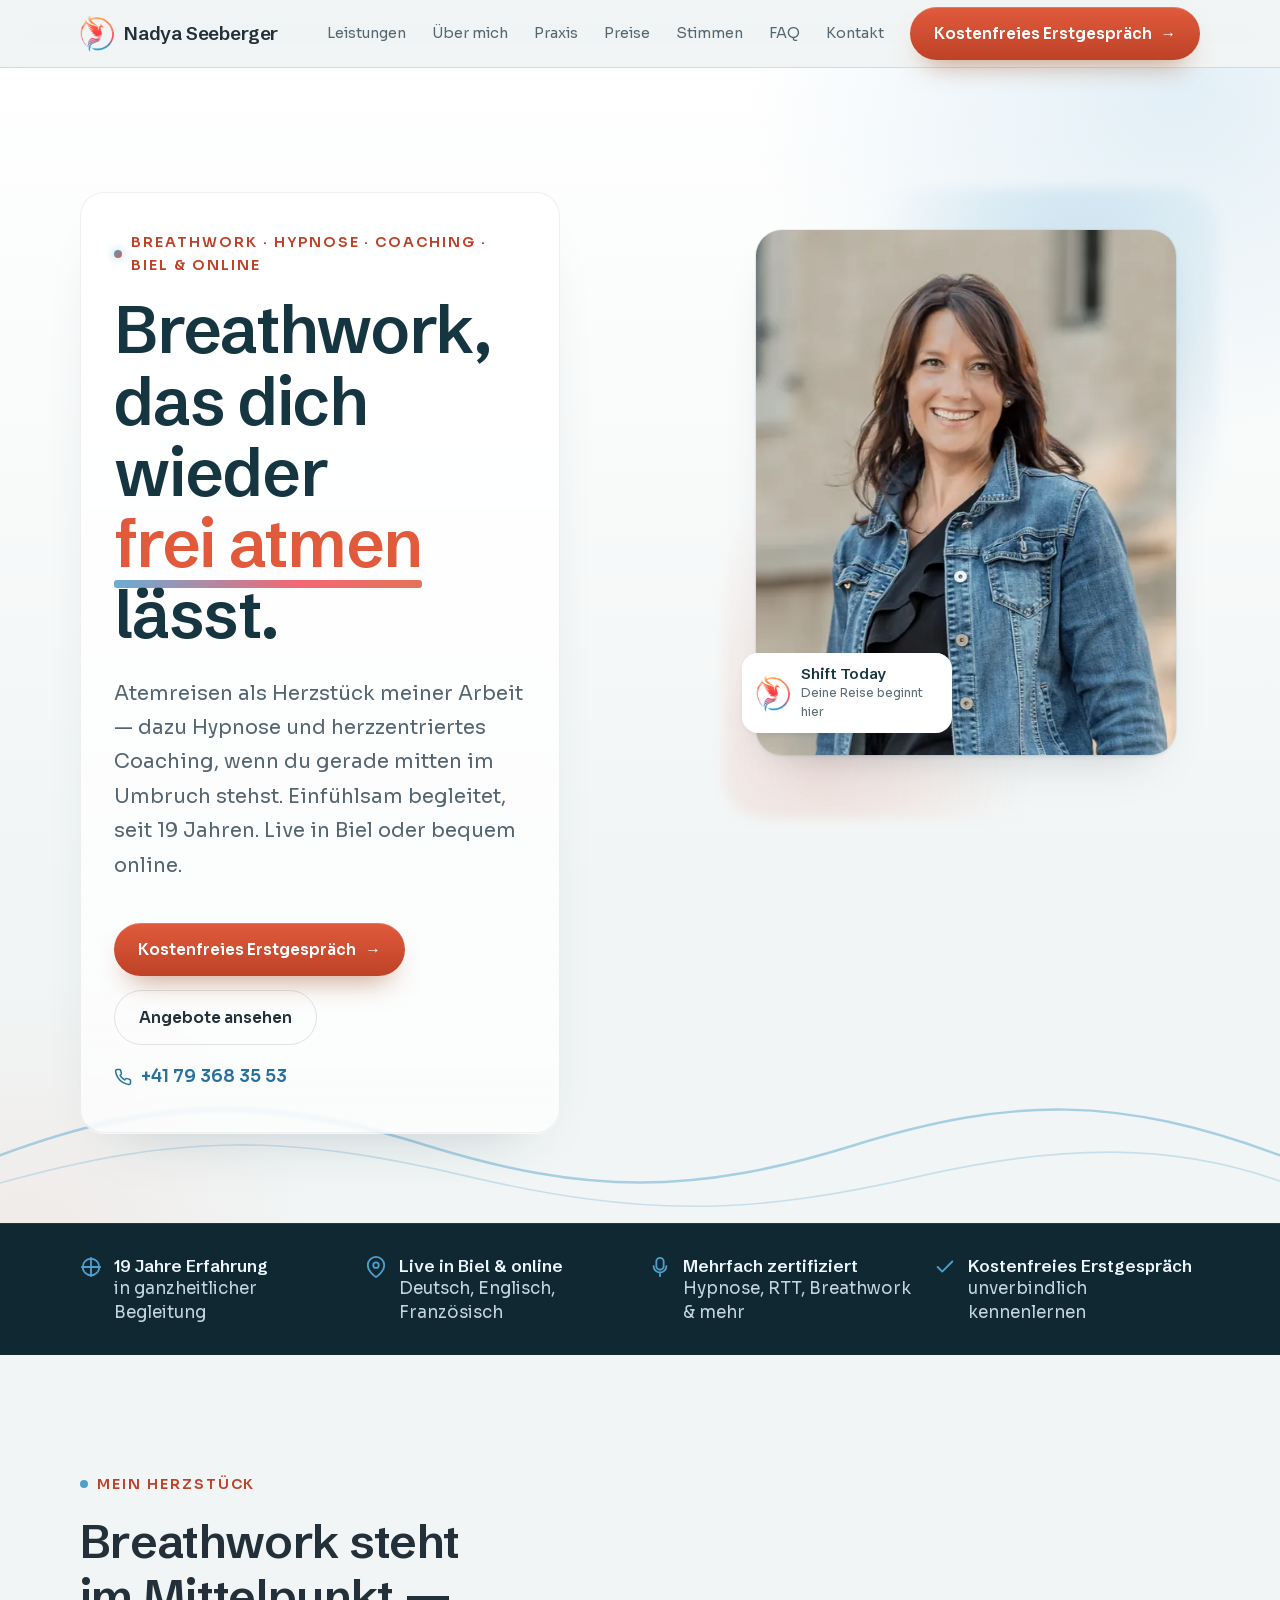
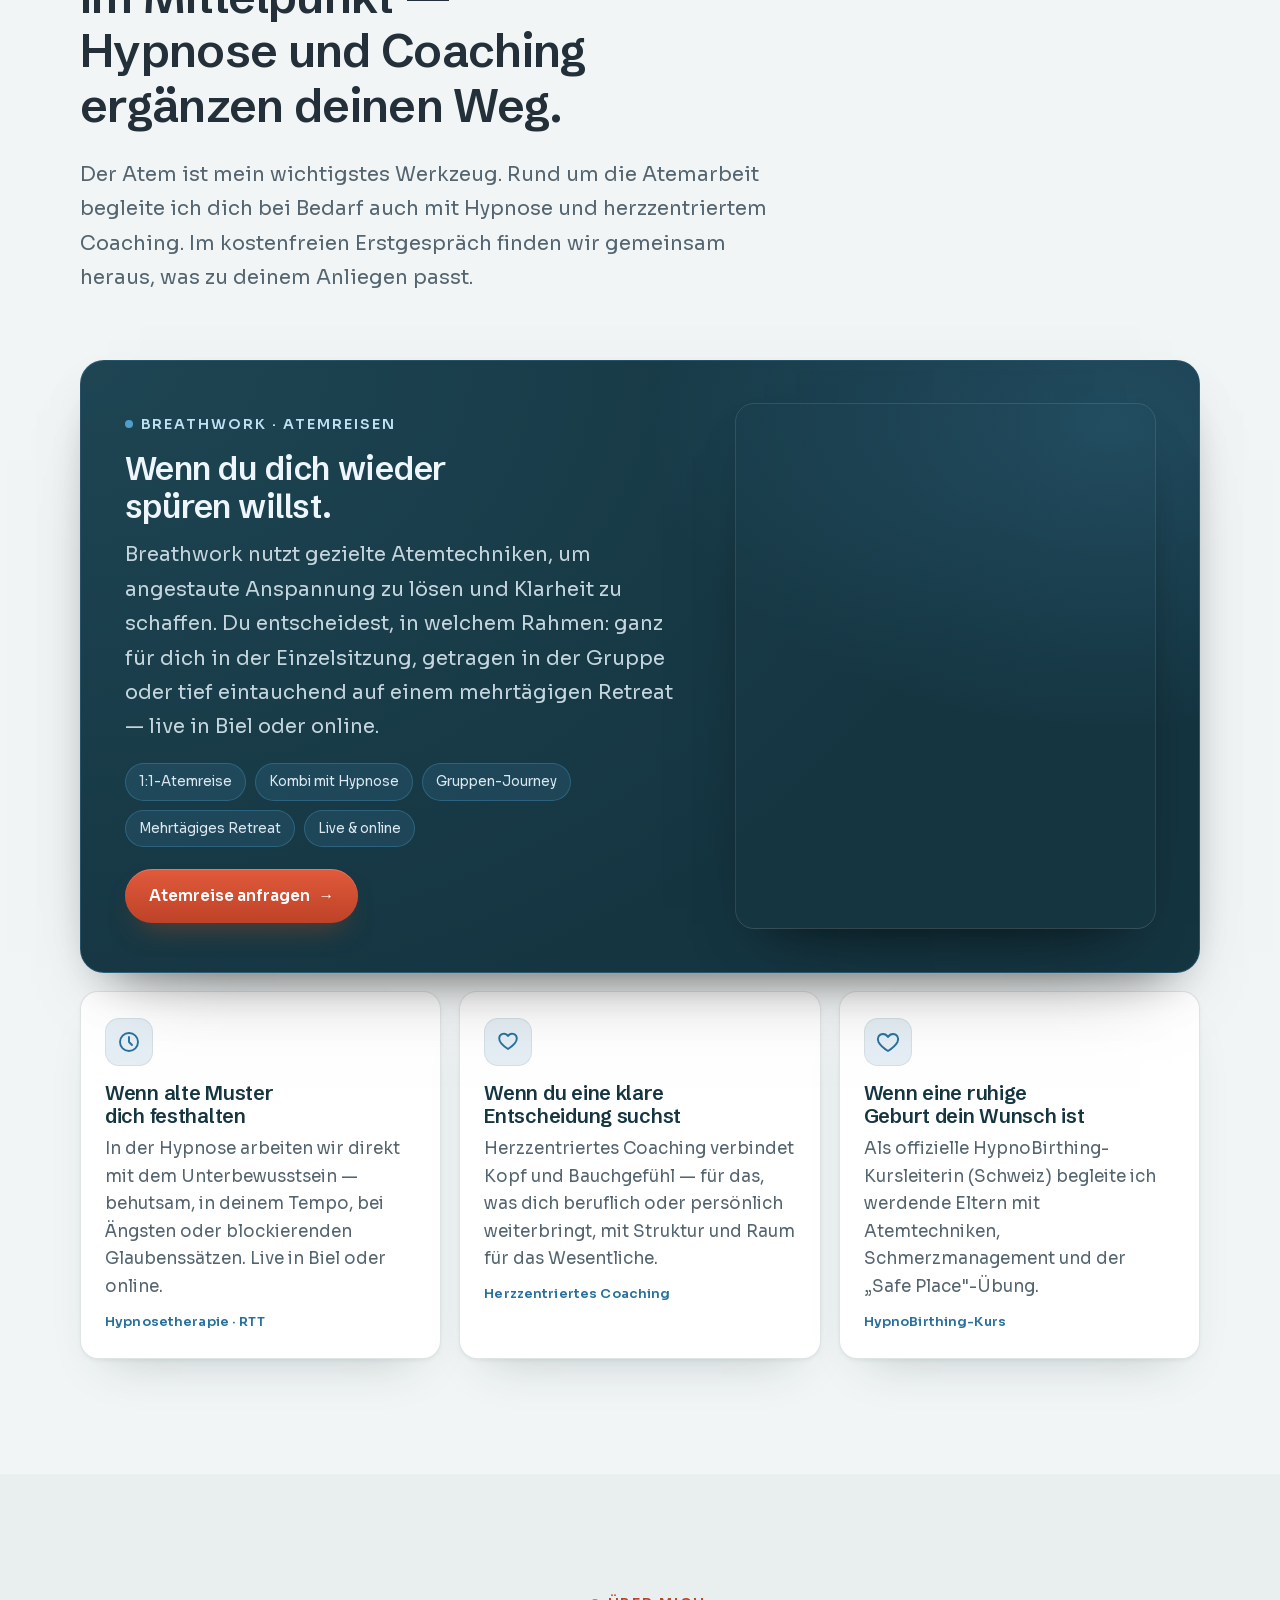
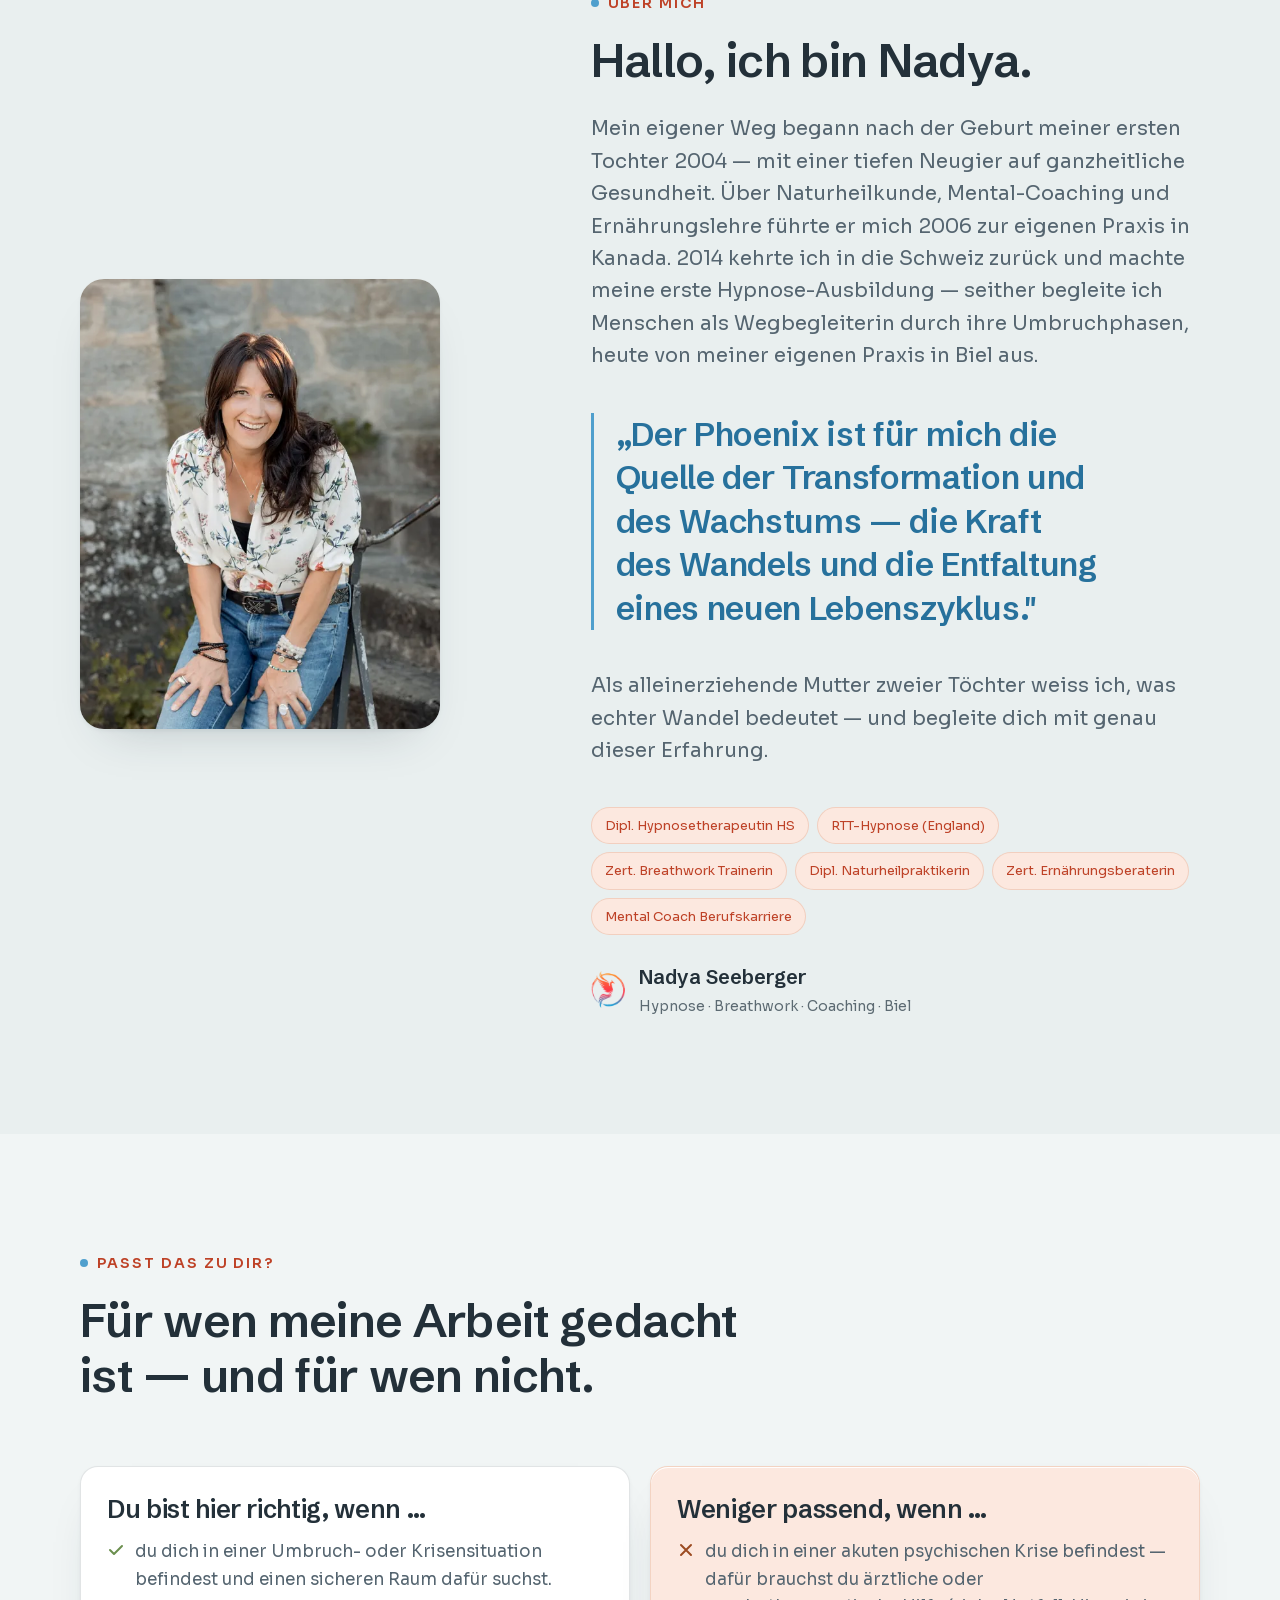
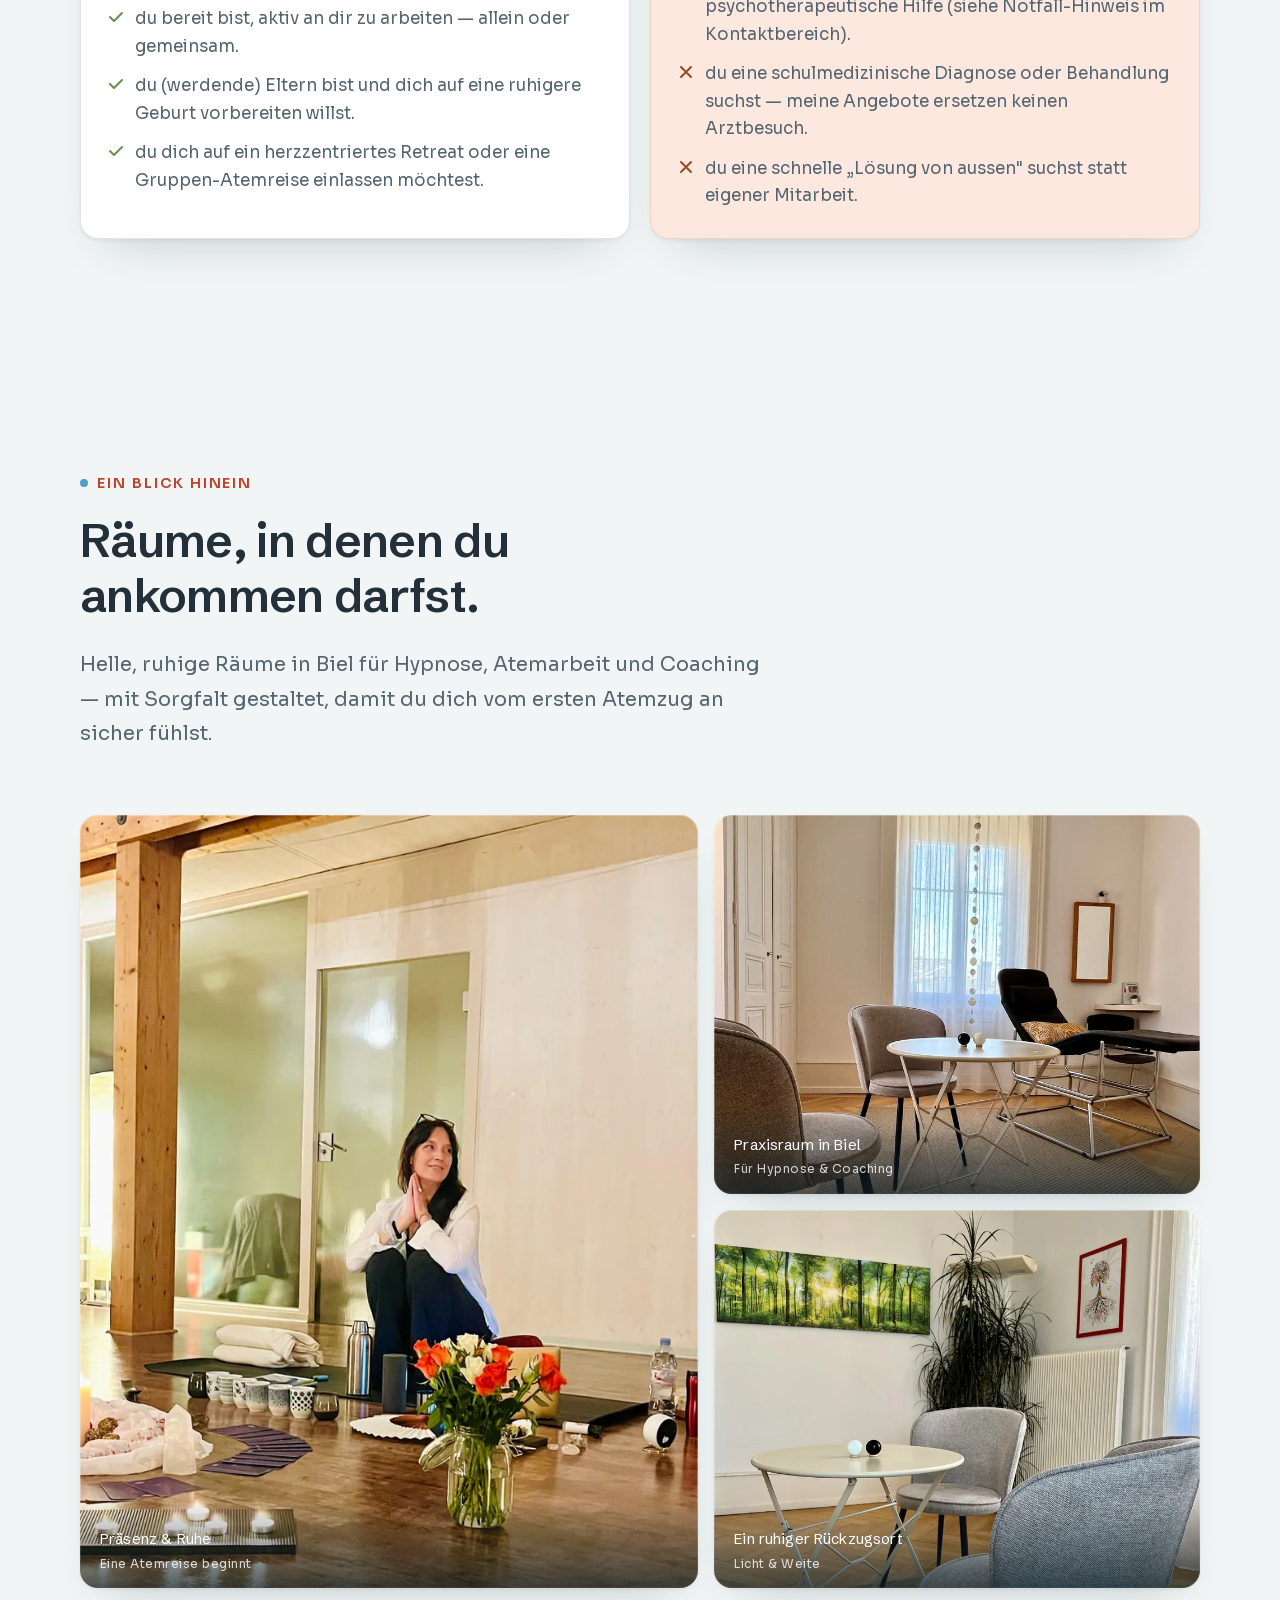
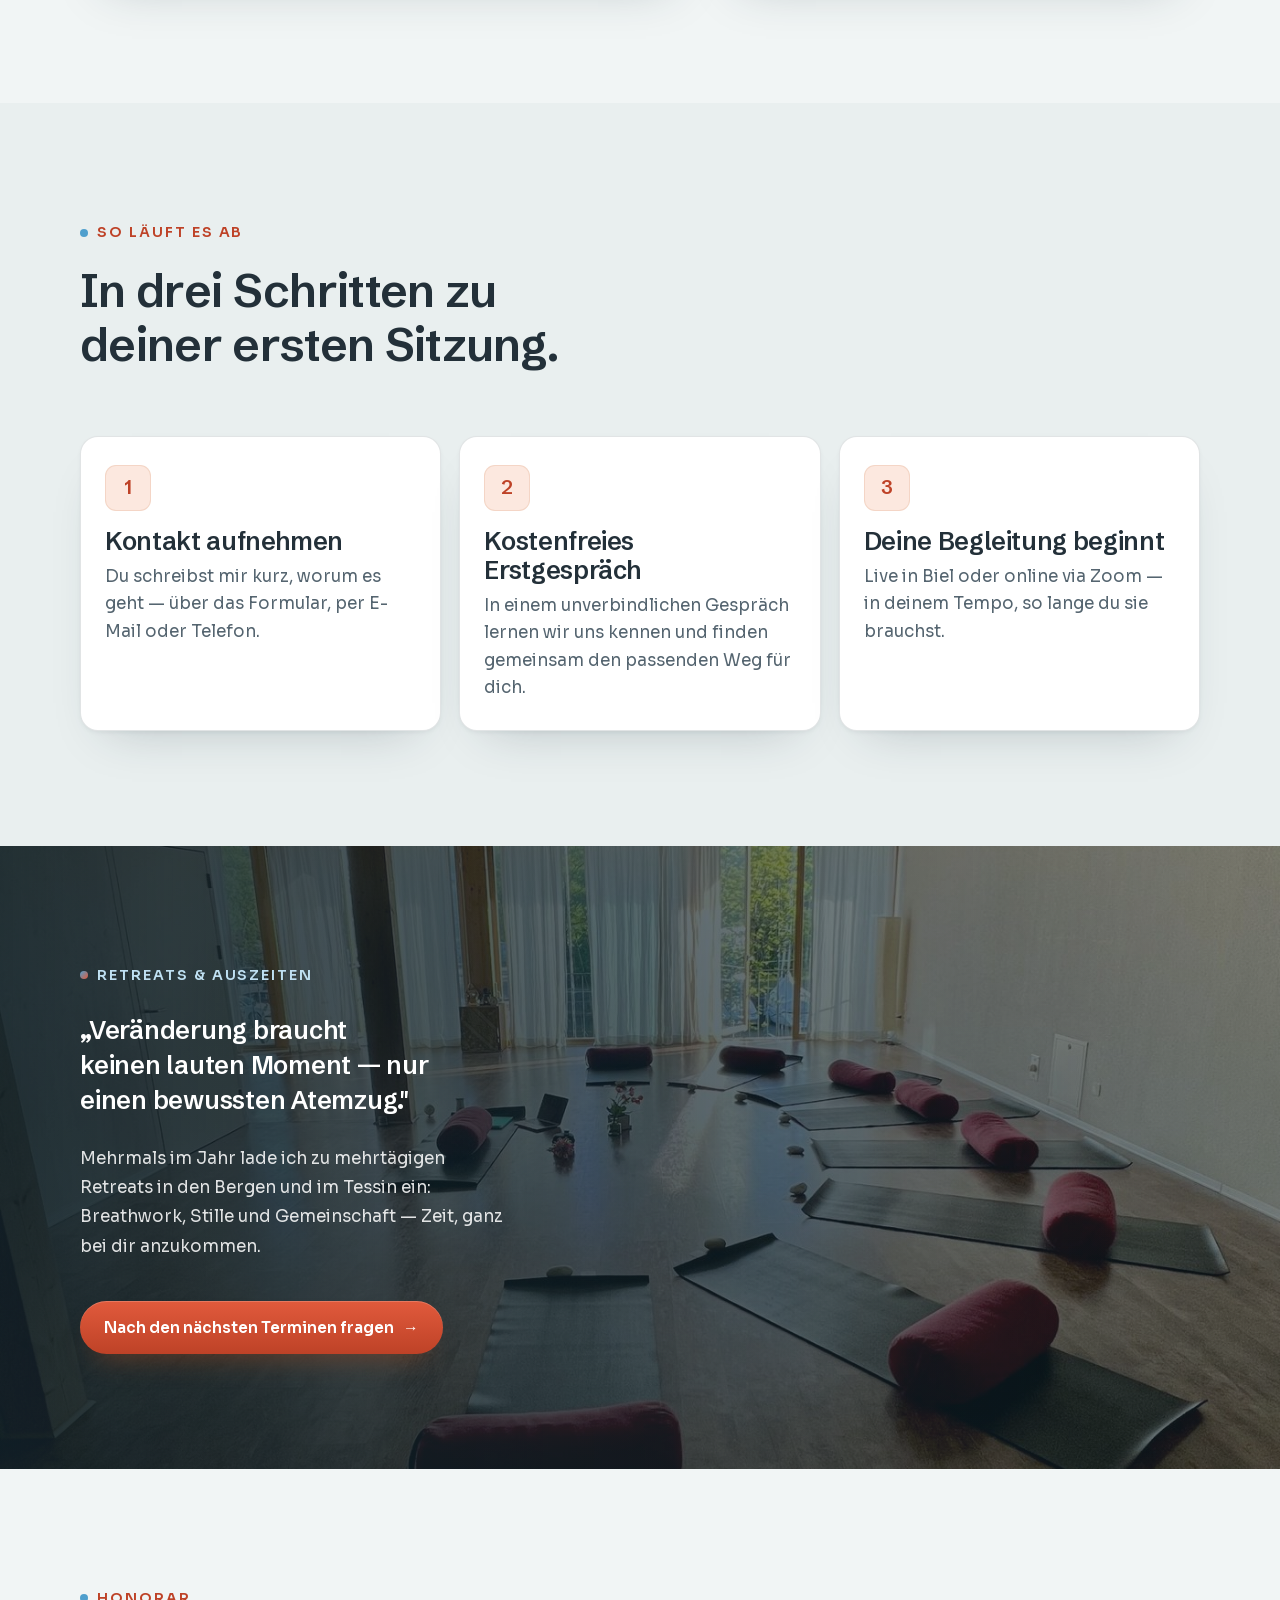
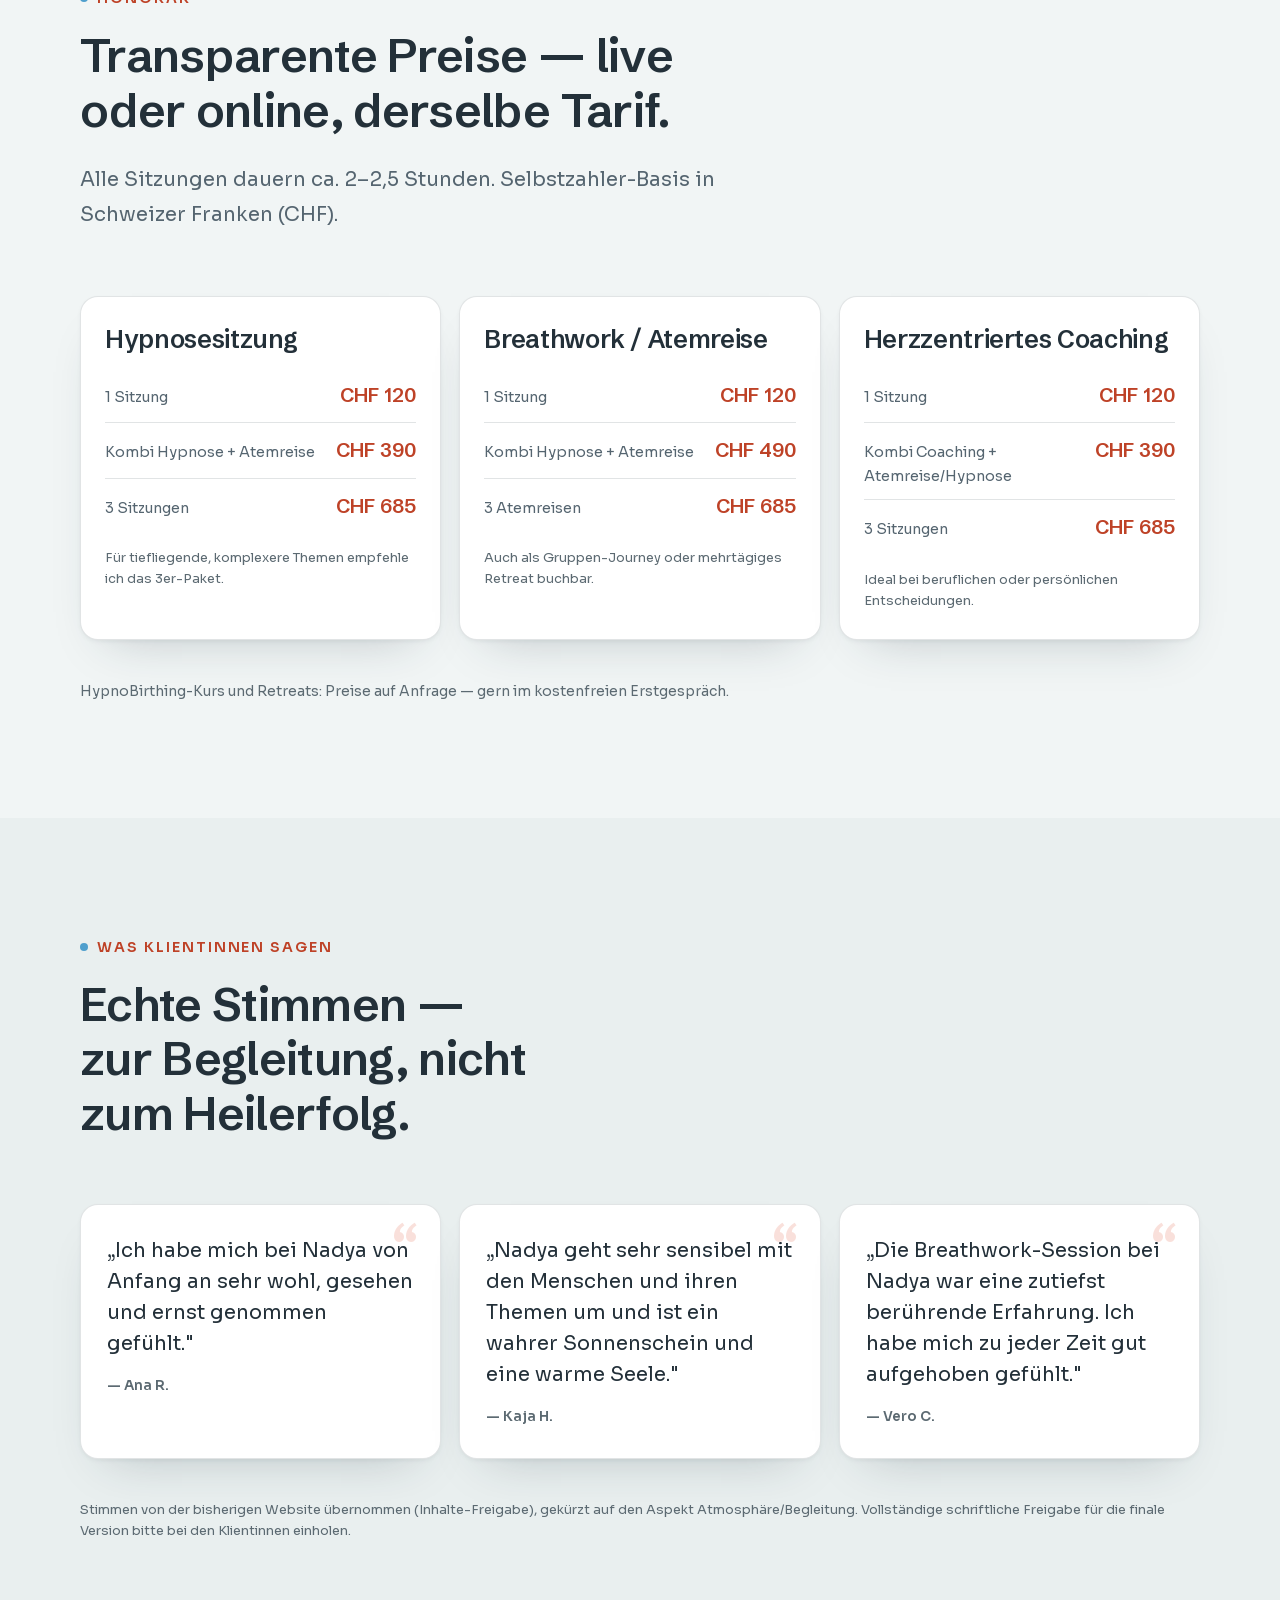
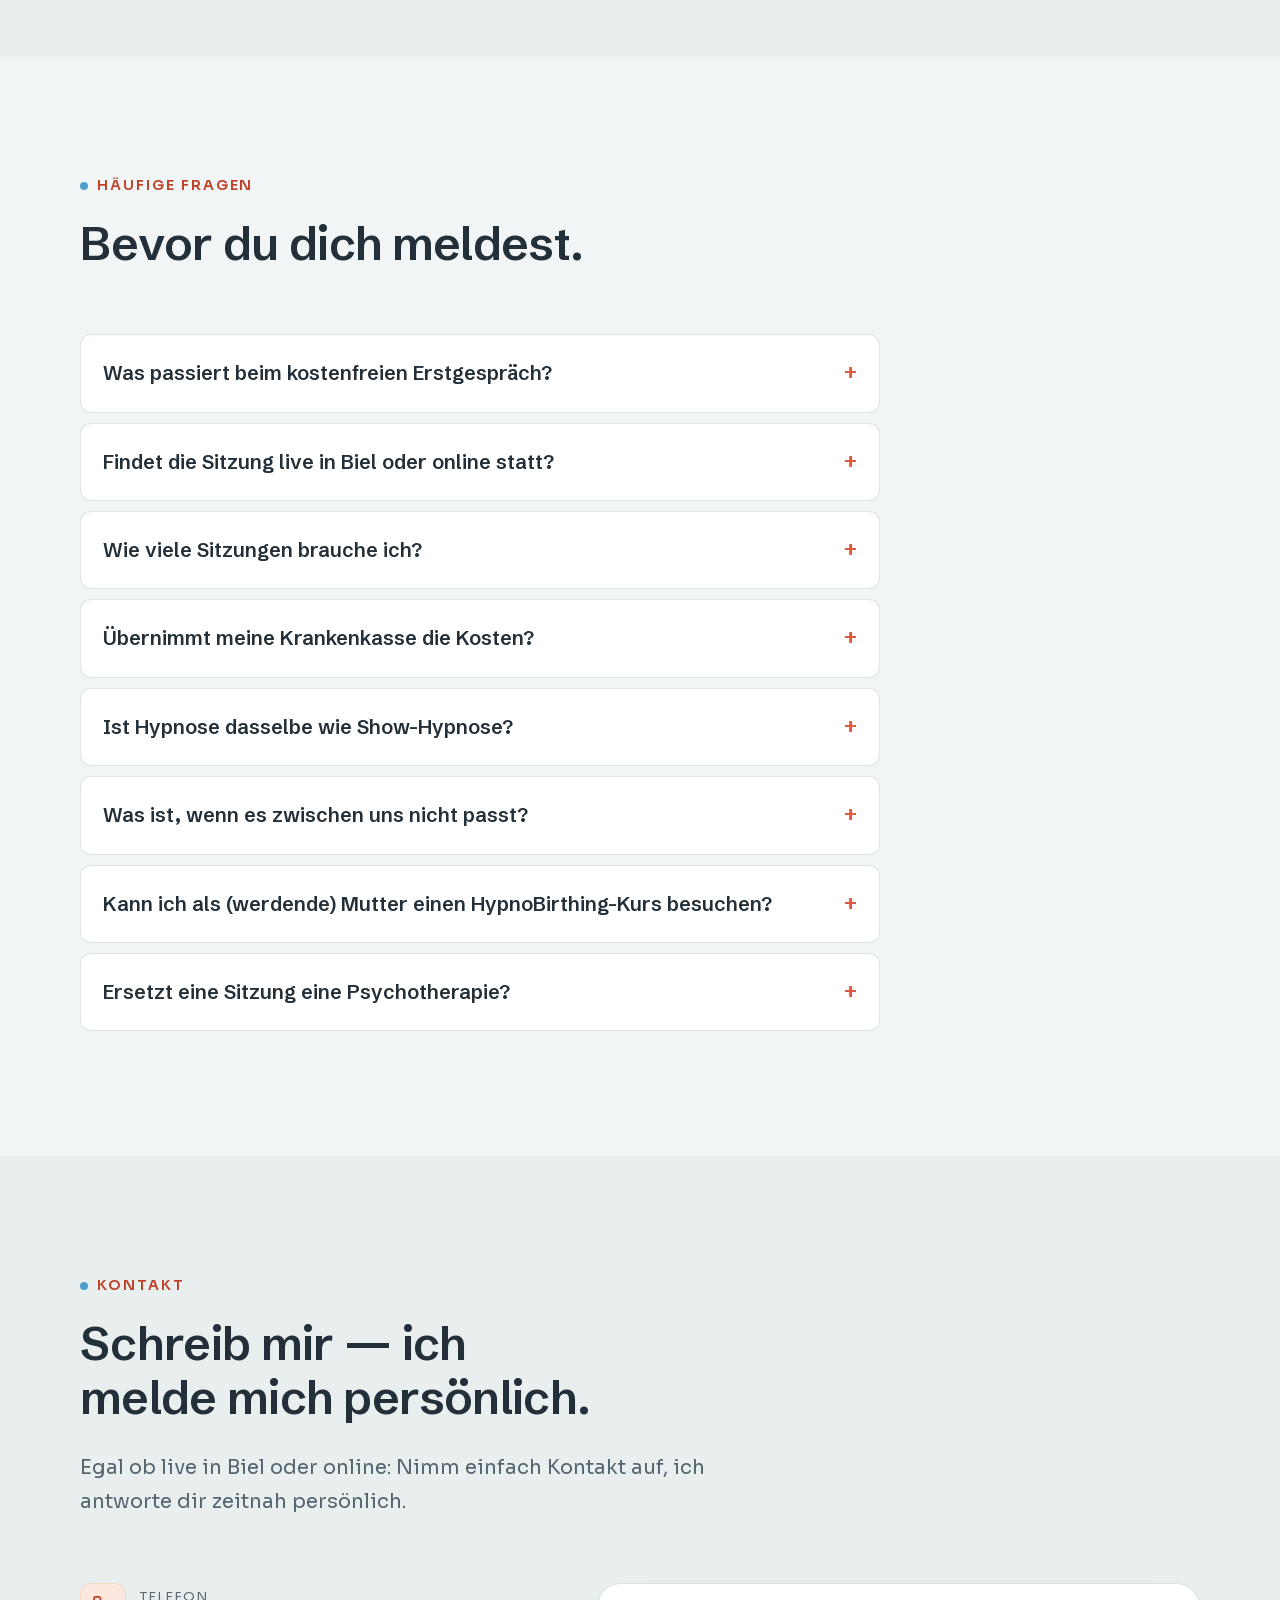
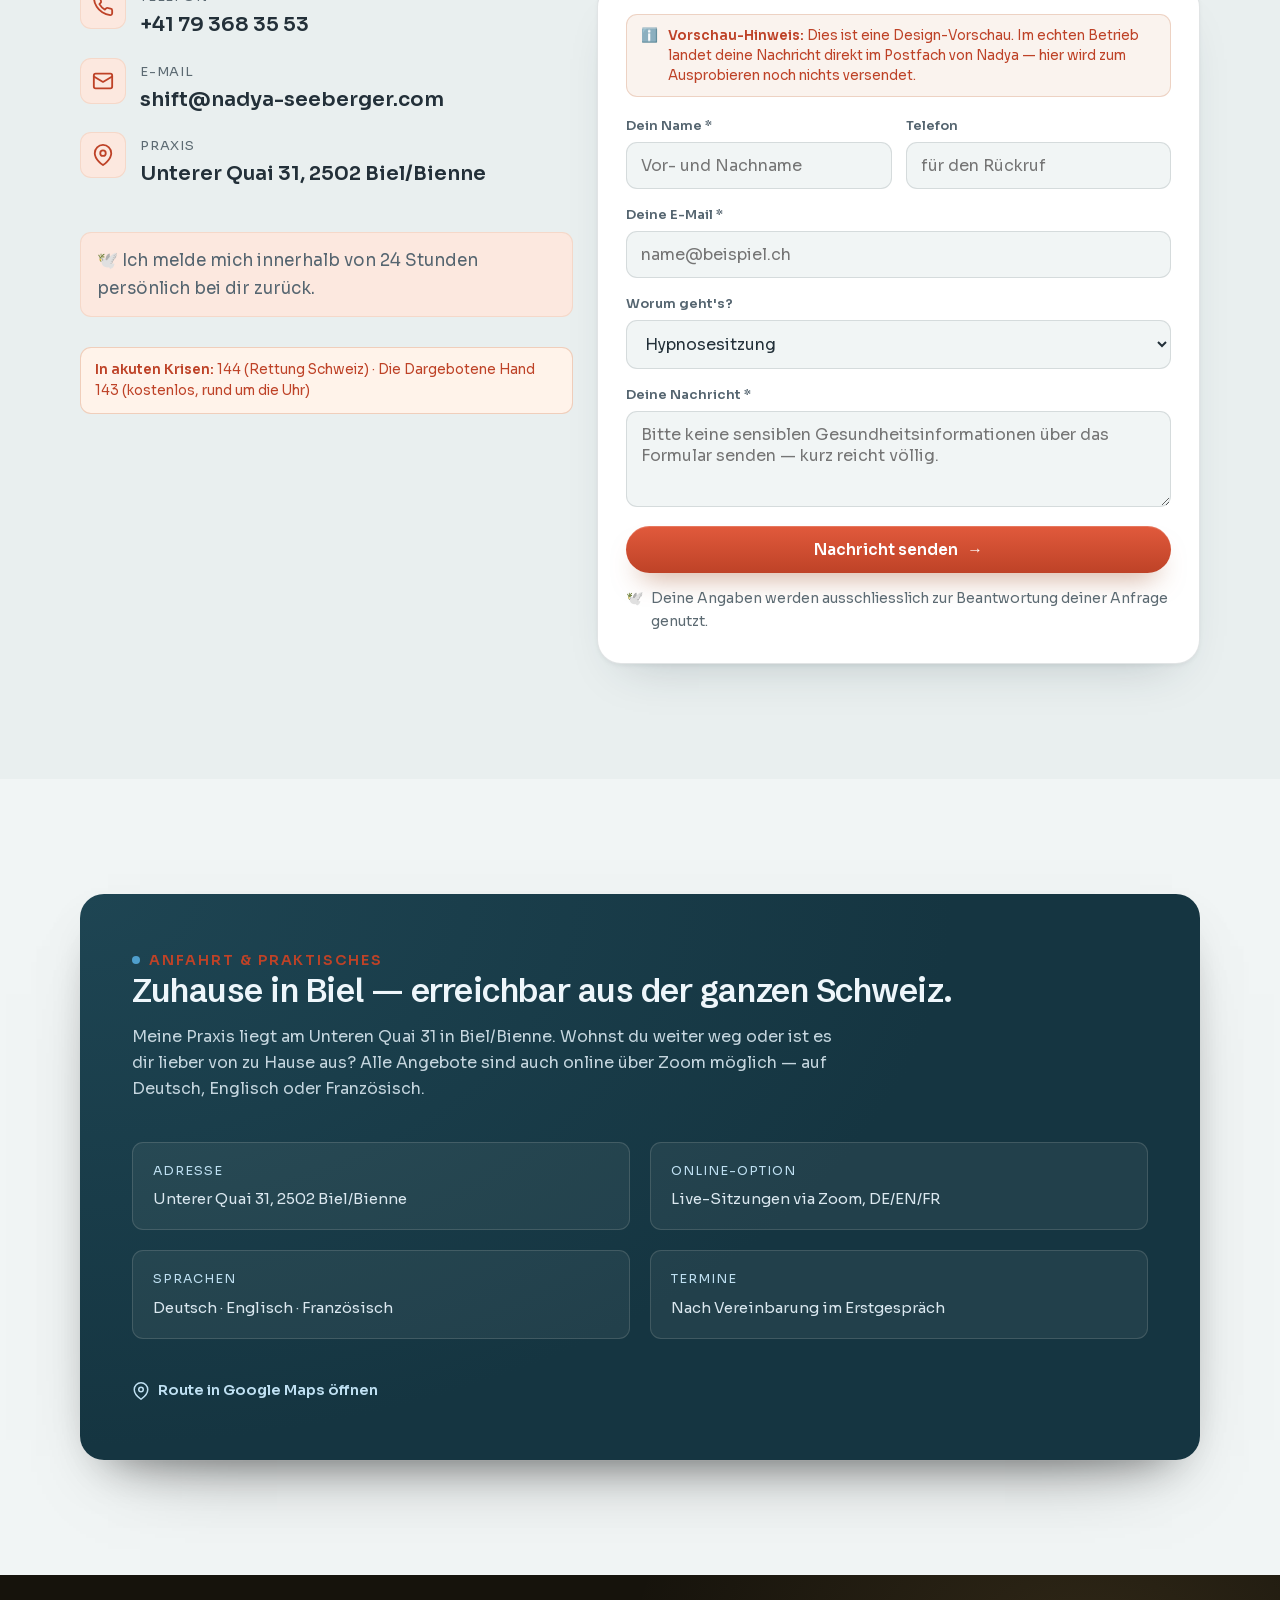
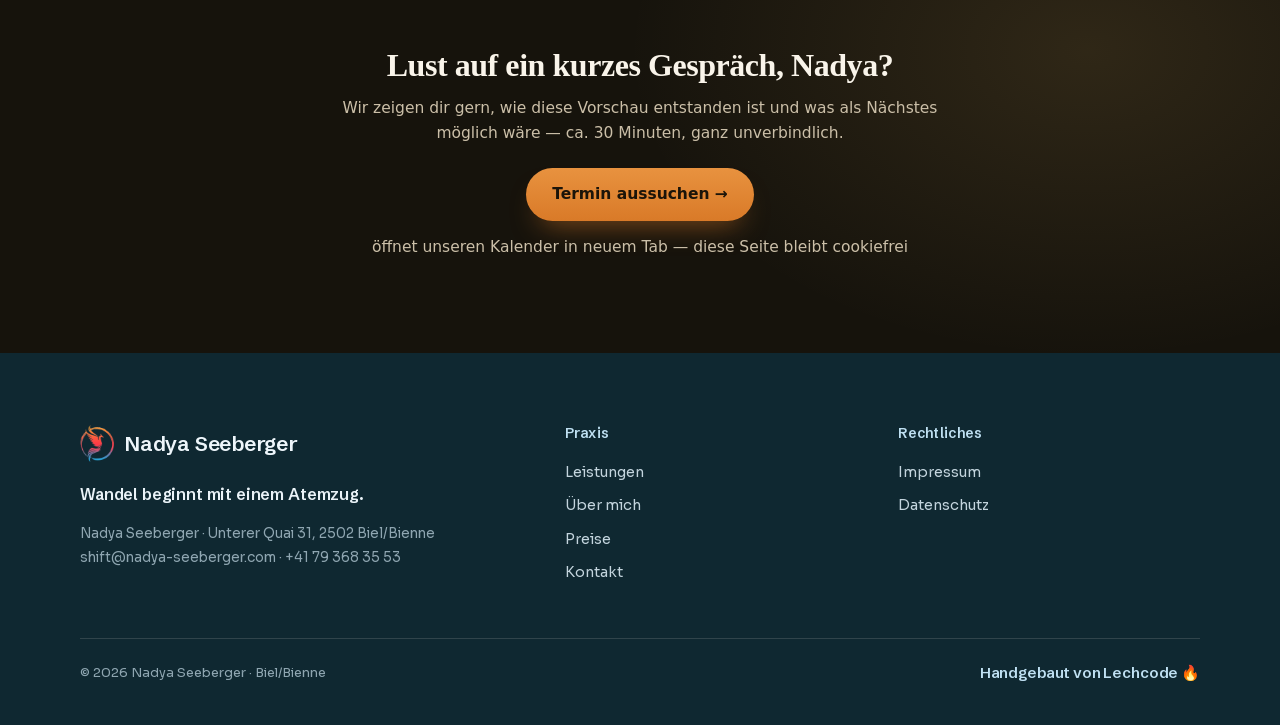
==== commit bc869849: "Deploy via lc-deploy.sh (2026-07-07 05:29)" ====
--- a/index.html
+++ b/index.html
@@ -22,8 +22,8 @@
   <meta name="robots" content="noindex, nofollow" />
   <title>Hypnose, Breathwork &amp; Coaching in Biel | Nadya Seeberger</title>
   <meta name="description" content="Nadya Seeberger begleitet dich in Biel und online mit Hypnose, Breathwork und herzzentriertem Coaching durch Umbruchphasen — einfühlsam, erfahren, seit 19 Jahren. Jetzt kostenfreies Erstgespräch sichern." />
-  <meta property="og:title" content="Nadya Seeberger – Hypnose, Breathwork &amp; Coaching in Biel" />
-  <meta property="og:description" content="Wandel beginnt mit einem Atemzug: Hypnose, Breathwork und herzzentriertes Coaching bei Nadya Seeberger — live in Biel oder online." />
+  <meta property="og:title" content="Nadya Seeberger — Breathwork, Hypnose &amp; Coaching in Biel" />
+  <meta property="og:description" content="Wieder frei atmen: Atemreisen, Hypnose und herzzentriertes Coaching — einfühlsam begleitet, live in Biel oder online." />
   <meta property="og:type" content="website" />
   <meta property="og:locale" content="de_CH" />
   <!-- DEMO: OG zeigt auf die Vorschau-URL, damit WhatsApp-/Social-Previews laden. Bei Go-Live auf echte Domain umstellen. -->
